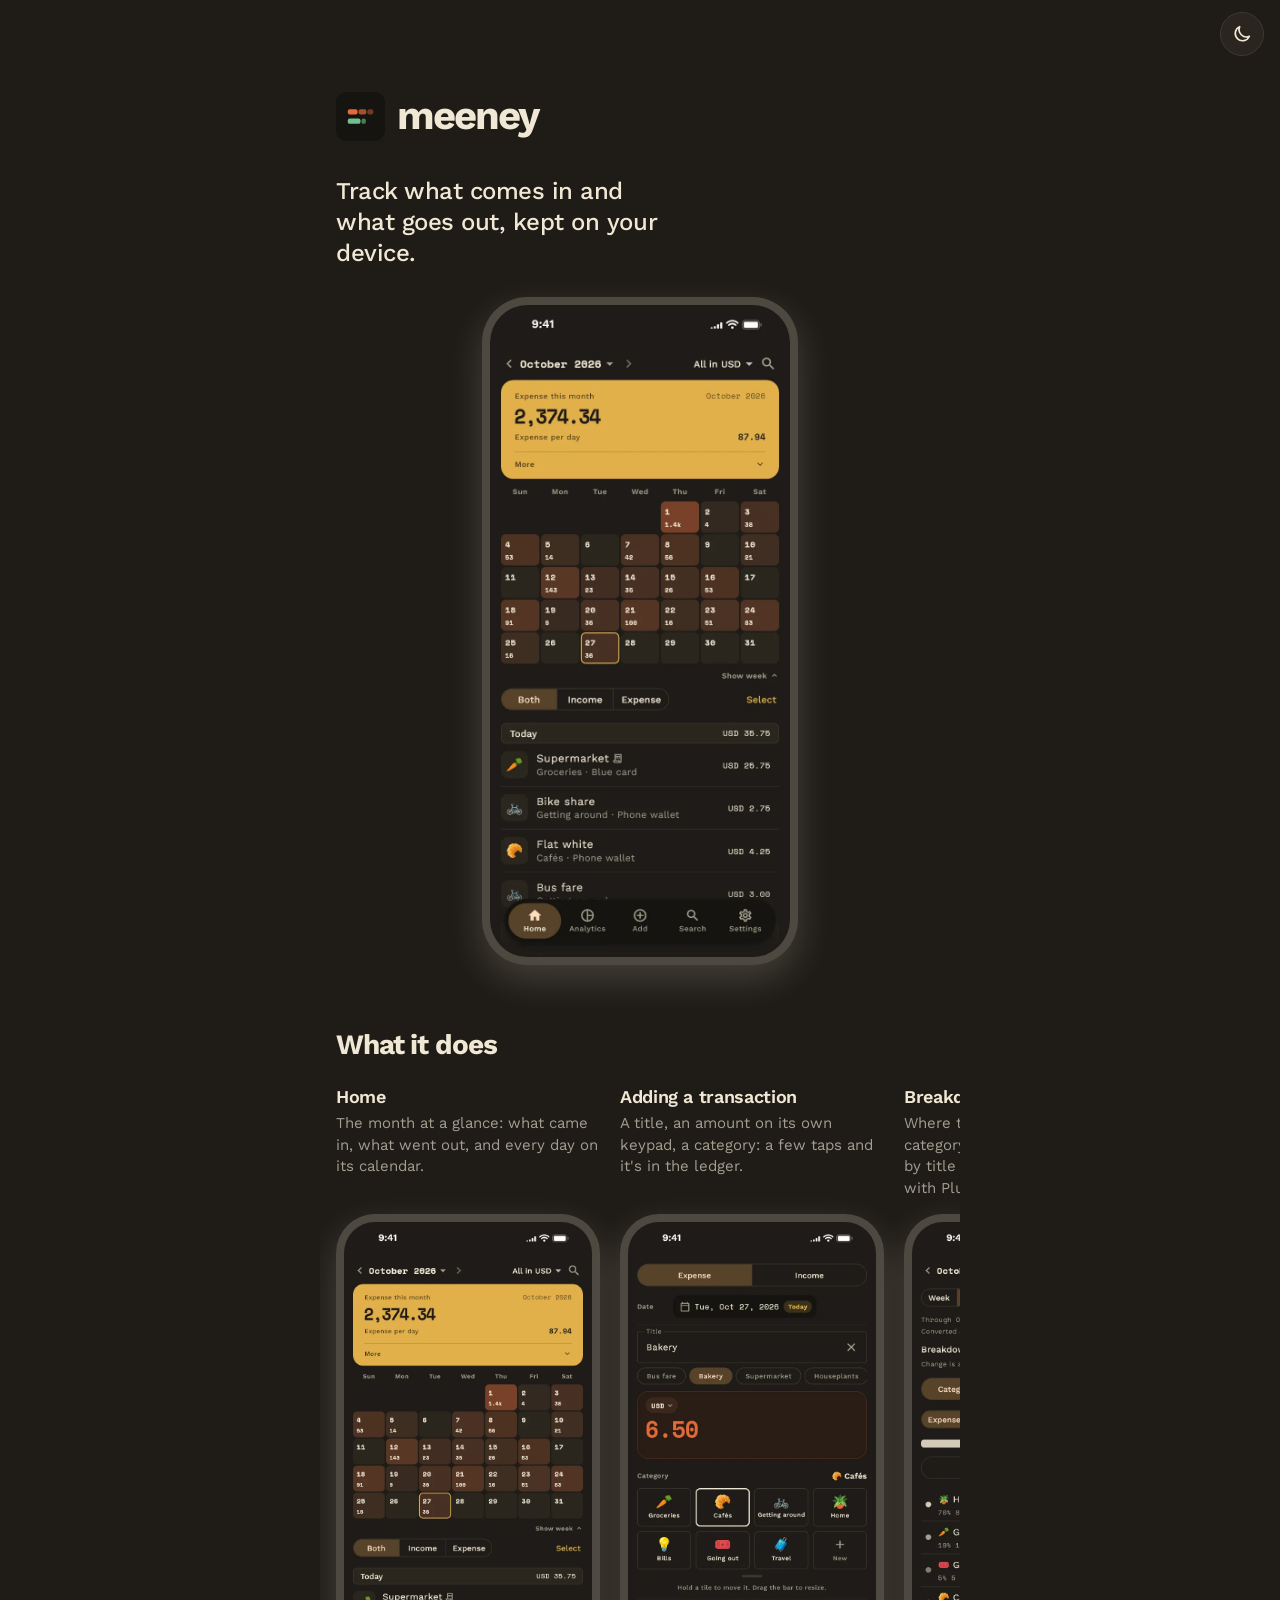
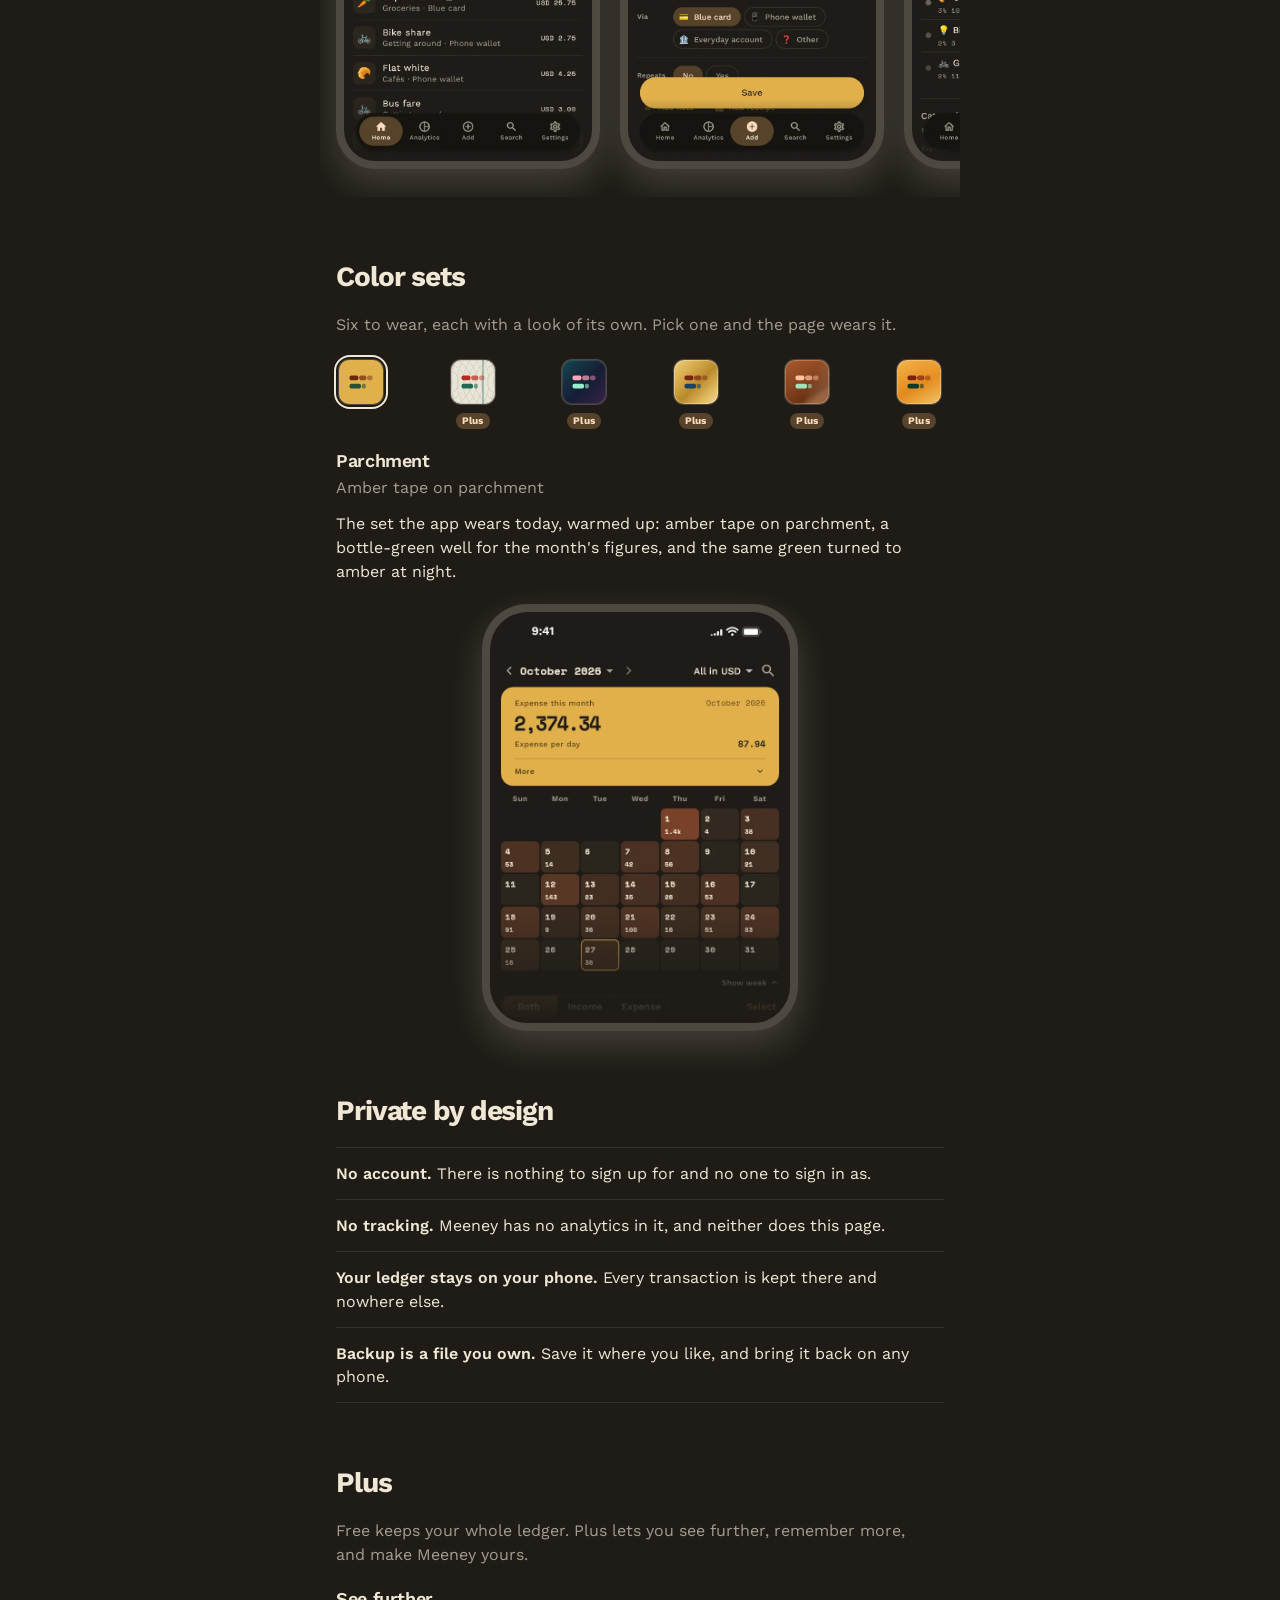
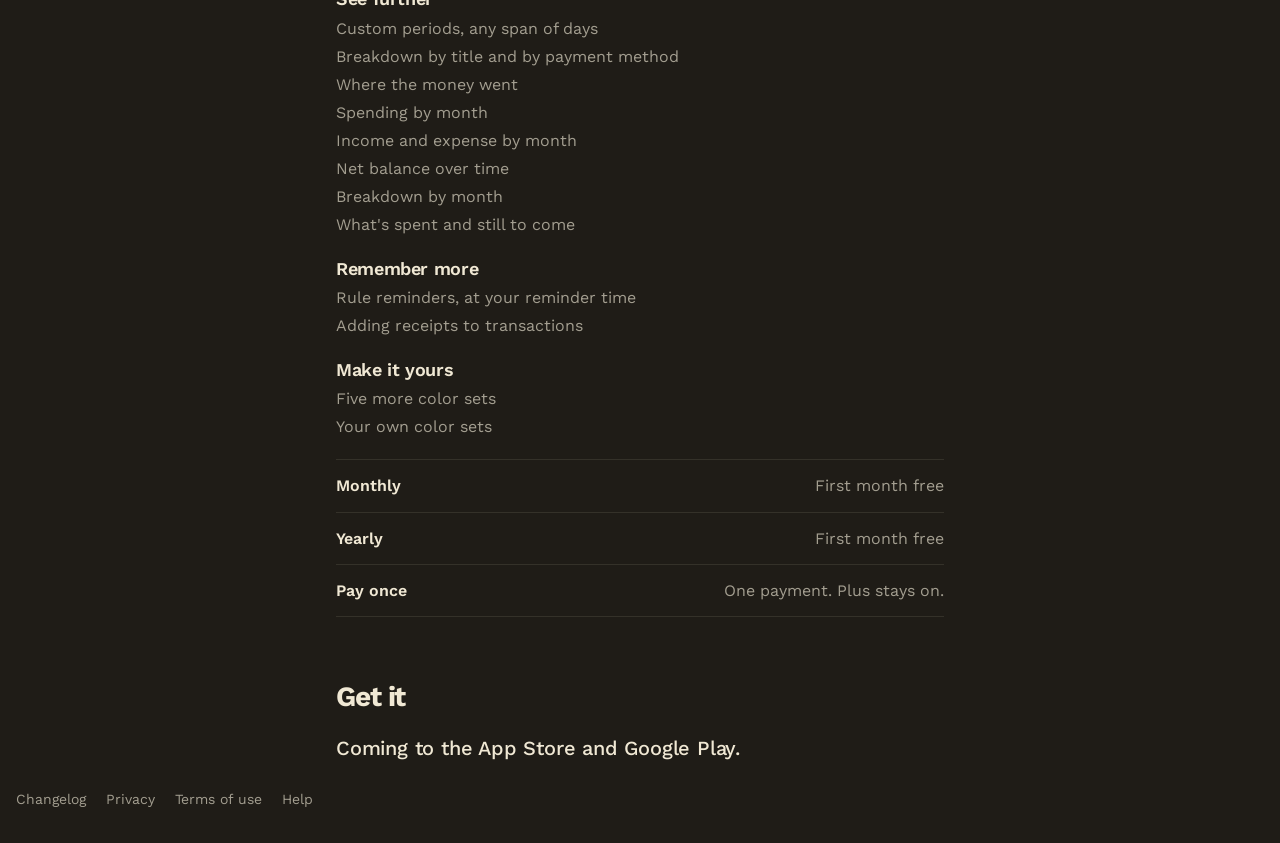
==== meeney/index.html @ 6611b6db "Publish the Meeney site from arskiir/meeney@0163385" ====
<!DOCTYPE html><html lang="en" data-scheme="parchment" data-theme="dark" data-astro-cid-ybatimd6><head><meta charset="utf-8"><meta name="viewport" content="width=device-width, initial-scale=1"><title>Meeney</title><meta name="description" content="Track what comes in and what goes out, kept on your device."><link rel="icon" href="data:image/svg+xml,%3c!--%20Generated%20by%20prototypes/scripts/app-icon.mjs%20from%20schemes.json%20(Parchment)%20and%20app-icon.json.%20Do%20not%20edit%20by%20hand.%20--%3e%3csvg%20xmlns='http://www.w3.org/2000/svg'%20viewBox='0%200%20100%20100'%3e%3crect%20width='100'%20height='100'%20rx='22.4'%20fill='%23243a2c'/%3e%3crect%20x='24'%20y='35'%20width='20'%20height='11'%20rx='4'%20fill='%23f6be72'/%3e%3crect%20x='46'%20y='35'%20width='16'%20height='11'%20rx='4'%20fill='%23f6be72'%20opacity='0.7'/%3e%3crect%20x='64'%20y='35'%20width='12'%20height='11'%20rx='4'%20fill='%23f6be72'%20opacity='0.45'/%3e%3crect%20x='24'%20y='54'%20width='26'%20height='11'%20rx='4'%20fill='%23cfe8bf'/%3e%3crect%20x='52'%20y='54'%20width='9'%20height='11'%20rx='4'%20fill='%23cfe8bf'%20opacity='0.6'/%3e%3c/svg%3e" type="image/svg+xml"><meta property="og:type" content="website"><meta property="og:site_name" content="Meeney"><meta property="og:title" content="Meeney"><meta property="og:description" content="Track what comes in and what goes out, kept on your device."><meta property="og:url" content="https://arskiir.github.io/meeney/"><meta property="og:image" content="https://arskiir.github.io/meeney/_astro/meeney-preview.LmObL3iy.png"><meta property="og:image:type" content="image/png"><meta property="og:image:width" content="1200"><meta property="og:image:height" content="630"><meta property="og:image:alt" content="The Meeney logo, and the line: Track what comes in and what goes out, kept on your device."><meta name="twitter:card" content="summary_large_image"><style>[data-scheme="parchment"] {
  --page-light: #f4f0e4;
  --page-dark: #1f1c17;
  --inset-light: #e4d9c1;
  --inset-dark: #161410;
  --card-light: #fdfbf6;
  --card-dark: #2a261f;
  --ink-light: #1f231c;
  --ink-dark: #f0e8d4;
  --ink-muted-light: #6f6656;
  --ink-muted-dark: #a39e90;
  --line-light: #dbd1ba;
  --line-dark: #3d3930;
  --primary-light: #c27a11;
  --primary-dark: #e0b04a;
  --primary-container-light: #ffd18a;
  --primary-container-dark: #57432b;
  --on-primary-container-light: #4a3100;
  --on-primary-container-dark: #fcddbd;
  --income-light: #2f7250;
  --income-dark: #6fbf8f;
  --expense-light: #c2420c;
  --expense-dark: #e56a38;
  --tile-light: #ece4d0;
  --tile-dark: #2a261f;
  --heat-light: #e2762c;
  --heat-dark: #784229;
  --balance-light: #243a2c;
  --balance-dark: #e0b04a;
  --on-balance-light: #fff8ec;
  --on-balance-dark: #1f1c17;
  --on-balance-muted-light: #c4d6bb;
  --on-balance-muted-dark: #4f3b18;
  --balance-income-light: #cfe8bf;
  --balance-income-dark: #225038;
  --balance-expense-light: #f6be72;
  --balance-expense-dark: #70260e;
}

[data-scheme="banknote"] {
  --page-light: #edeee4;
  --page-dark: #1a151d;
  --inset-light: #dde0d0;
  --inset-dark: #120e15;
  --card-light: #f7f8f1;
  --card-dark: #26202b;
  --ink-light: #35293b;
  --ink-dark: #ece5d9;
  --ink-muted-light: #6d6475;
  --ink-muted-dark: #9c93a2;
  --line-light: #d1d4c4;
  --line-dark: #3a3140;
  --primary-light: #23766f;
  --primary-dark: #63c7ba;
  --primary-container-light: #cfe5e0;
  --primary-container-dark: #27514c;
  --on-primary-container-light: #174a45;
  --on-primary-container-dark: #c6ede7;
  --income-light: #226b57;
  --income-dark: #7fd4ae;
  --expense-light: #c22f1c;
  --expense-dark: #ff7d5e;
  --tile-light: #e1e4d5;
  --tile-dark: #26202b;
  --heat-light: #cc7f90;
  --heat-dark: #7e3a49;
  --balance-light: #35293b;
  --balance-dark: #e7e5d6;
  --on-balance-light: #f2ecdf;
  --on-balance-dark: #35293b;
  --on-balance-muted-light: #b3a8ba;
  --on-balance-muted-dark: #6c6272;
  --balance-income-light: #9fdcc3;
  --balance-income-dark: #1c6a54;
  --balance-expense-light: #f6a68f;
  --balance-expense-dark: #b82c19;
}

[data-scheme="aurora"] {
  --page-light: #eef2fb;
  --page-dark: #0b1020;
  --inset-light: #dee5f4;
  --inset-dark: #070b17;
  --card-light: #ffffff;
  --card-dark: #161d35;
  --ink-light: #141a33;
  --ink-dark: #e7ecff;
  --ink-muted-light: #606985;
  --ink-muted-dark: #8d97ba;
  --line-light: #d1daee;
  --line-dark: #26304f;
  --primary-light: #167a68;
  --primary-dark: #7ef0c8;
  --primary-container-light: #cdeee5;
  --primary-container-dark: #1c4a46;
  --on-primary-container-light: #0b4a3f;
  --on-primary-container-dark: #a9ffe4;
  --income-light: #167552;
  --income-dark: #72e5b3;
  --expense-light: #bd3459;
  --expense-dark: #ff809b;
  --tile-light: #e3e9f6;
  --tile-dark: #161d35;
  --heat-light: #9580f0;
  --heat-dark: #6a4fd6;
  --balance-light: #1a2140;
  --balance-dark: #161d35;
  --on-balance-light: #eef2ff;
  --on-balance-dark: #eef2ff;
  --on-balance-muted-light: #9ba7cf;
  --on-balance-muted-dark: #9ba7cf;
  --balance-income-light: #92f1c8;
  --balance-income-dark: #92f1c8;
  --balance-expense-light: #ffa3b7;
  --balance-expense-dark: #ffa3b7;
}

[data-scheme="ledger"] {
  --page-light: #e9eee2;
  --page-dark: #11201a;
  --inset-light: #d8dfcd;
  --inset-dark: #0b1610;
  --card-light: #f5f8ef;
  --card-dark: #1b2c25;
  --ink-light: #1e2924;
  --ink-dark: #ebe8d6;
  --ink-muted-light: #5c6a61;
  --ink-muted-dark: #90a094;
  --line-light: #c8d2be;
  --line-dark: #2a3c33;
  --primary-light: #7f6118;
  --primary-dark: #dcb45c;
  --primary-container-light: #efe1b3;
  --primary-container-dark: #4d3d12;
  --on-primary-container-light: #574310;
  --on-primary-container-dark: #f6e2ad;
  --income-light: #1f5f96;
  --income-dark: #7fb9ee;
  --expense-light: #b5312a;
  --expense-dark: #f27b64;
  --tile-light: #dce4d1;
  --tile-dark: #1b2c25;
  --heat-light: #e0715a;
  --heat-dark: #7c3a2e;
  --balance-light: #1f3d31;
  --balance-dark: #dcb45c;
  --on-balance-light: #f1eddc;
  --on-balance-dark: #1c2a22;
  --on-balance-muted-light: #a6bdae;
  --on-balance-muted-dark: #5d4a18;
  --balance-income-light: #a8d4f5;
  --balance-income-dark: #17436b;
  --balance-expense-light: #f2a48a;
  --balance-expense-dark: #7a2118;
}

[data-scheme="coin"] {
  --page-light: #f0eeeb;
  --page-dark: #16171a;
  --inset-light: #e1ded9;
  --inset-dark: #0f1012;
  --card-light: #fbfaf8;
  --card-dark: #212329;
  --ink-light: #25221f;
  --ink-dark: #ebe8e2;
  --ink-muted-light: #6a645d;
  --ink-muted-dark: #99968f;
  --line-light: #d7d2cb;
  --line-dark: #33353b;
  --primary-light: #3d6b93;
  --primary-dark: #84b4dc;
  --primary-container-light: #d3e2ee;
  --primary-container-dark: #29435a;
  --on-primary-container-light: #1c3b55;
  --on-primary-container-dark: #cfe4f6;
  --income-light: #24735a;
  --income-dark: #72cfa9;
  --expense-light: #b04f22;
  --expense-dark: #ea8a5d;
  --tile-light: #e5e0d9;
  --tile-dark: #212329;
  --heat-light: #cf7748;
  --heat-dark: #9a4b26;
  --balance-light: #2c2e33;
  --balance-dark: #8a4520;
  --on-balance-light: #f3f1ed;
  --on-balance-dark: #fff6ee;
  --on-balance-muted-light: #a6a8ad;
  --on-balance-muted-dark: #e0b294;
  --balance-income-light: #8fdcbe;
  --balance-income-dark: #9fe3bf;
  --balance-expense-light: #f3a978;
  --balance-expense-dark: #ffc4a0;
}

[data-scheme="dusk"] {
  --page-light: #f3f0f7;
  --page-dark: #14132a;
  --inset-light: #e4dfec;
  --inset-dark: #0d0c1d;
  --card-light: #fcfaff;
  --card-dark: #1f1d3a;
  --ink-light: #1f1b30;
  --ink-dark: #f3ebda;
  --ink-muted-light: #6f6a86;
  --ink-muted-dark: #9b94b8;
  --line-light: #d8d2e3;
  --line-dark: #2f2c4e;
  --primary-light: #a45c0a;
  --primary-dark: #f3a942;
  --primary-container-light: #ffe2b6;
  --primary-container-dark: #5b3b0e;
  --on-primary-container-light: #5a3a04;
  --on-primary-container-dark: #ffe0a6;
  --income-light: #257559;
  --income-dark: #71d3aa;
  --expense-light: #bf3a28;
  --expense-dark: #ff8c6b;
  --tile-light: #e8e3f0;
  --tile-dark: #1f1d3a;
  --heat-light: #d9662e;
  --heat-dark: #a4521e;
  --balance-light: #221d45;
  --balance-dark: #e9a03a;
  --on-balance-light: #fff3e3;
  --on-balance-dark: #2b1a05;
  --on-balance-muted-light: #b6add0;
  --on-balance-muted-dark: #6b4711;
  --balance-income-light: #9fe6c7;
  --balance-income-dark: #093a2a;
  --balance-expense-light: #ffb38b;
  --balance-expense-dark: #7b1f10;
}

[data-theme="light"] {
  color-scheme: light;
  --page: var(--page-light);
  --inset: var(--inset-light);
  --card: var(--card-light);
  --ink: var(--ink-light);
  --ink-muted: var(--ink-muted-light);
  --line: var(--line-light);
  --primary: var(--primary-light);
  --primary-container: var(--primary-container-light);
  --on-primary-container: var(--on-primary-container-light);
  --income: var(--income-light);
  --expense: var(--expense-light);
  --tile: var(--tile-light);
  --heat: var(--heat-light);
  --balance: var(--balance-light);
  --on-balance: var(--on-balance-light);
  --on-balance-muted: var(--on-balance-muted-light);
  --balance-income: var(--balance-income-light);
  --balance-expense: var(--balance-expense-light);
}

[data-theme="dark"] {
  color-scheme: dark;
  --page: var(--page-dark);
  --inset: var(--inset-dark);
  --card: var(--card-dark);
  --ink: var(--ink-dark);
  --ink-muted: var(--ink-muted-dark);
  --line: var(--line-dark);
  --primary: var(--primary-dark);
  --primary-container: var(--primary-container-dark);
  --on-primary-container: var(--on-primary-container-dark);
  --income: var(--income-dark);
  --expense: var(--expense-dark);
  --tile: var(--tile-dark);
  --heat: var(--heat-dark);
  --balance: var(--balance-dark);
  --on-balance: var(--on-balance-dark);
  --on-balance-muted: var(--on-balance-muted-dark);
  --balance-income: var(--balance-income-dark);
  --balance-expense: var(--balance-expense-dark);
}

[data-scheme="parchment"][data-theme="light"] [data-screenshot]:not([data-set="parchment"][data-look="light"]) { display: none; }

[data-scheme="parchment"][data-theme="dark"] [data-screenshot]:not([data-set="parchment"][data-look="dark"]) { display: none; }

[data-scheme="banknote"][data-theme="light"] [data-screenshot]:not([data-set="banknote"][data-look="light"]) { display: none; }

[data-scheme="banknote"][data-theme="dark"] [data-screenshot]:not([data-set="banknote"][data-look="dark"]) { display: none; }

[data-scheme="aurora"][data-theme="light"] [data-screenshot]:not([data-set="aurora"][data-look="light"]) { display: none; }

[data-scheme="aurora"][data-theme="dark"] [data-screenshot]:not([data-set="aurora"][data-look="dark"]) { display: none; }

[data-scheme="ledger"][data-theme="light"] [data-screenshot]:not([data-set="ledger"][data-look="light"]) { display: none; }

[data-scheme="ledger"][data-theme="dark"] [data-screenshot]:not([data-set="ledger"][data-look="dark"]) { display: none; }

[data-scheme="coin"][data-theme="light"] [data-screenshot]:not([data-set="coin"][data-look="light"]) { display: none; }

[data-scheme="coin"][data-theme="dark"] [data-screenshot]:not([data-set="coin"][data-look="dark"]) { display: none; }

[data-scheme="dusk"][data-theme="light"] [data-screenshot]:not([data-set="dusk"][data-look="light"]) { display: none; }

[data-scheme="dusk"][data-theme="dark"] [data-screenshot]:not([data-set="dusk"][data-look="dark"]) { display: none; }</style><style>/* ─── What each colour set adds beyond its colours ───────────────────────────────────────────────
   Presentation, not colour data: the Flutter app draws its own. A set with a gradient page keeps the
   page flat where the Islands sit, so the Island fade lands on the same colour. Animated colours
   are registered properties animated on the root, so every surface reading them stays in step. */

/* Parchment: the shell nav's Island takes a hairline of ink by day, so the tan band has an edge on the page. */
[data-scheme="parchment"]:not([data-theme="dark"]) {
  --island-ring: color-mix(in srgb, var(--ink) 9%, transparent);
}

/* Banknote: guilloché on the balance card, two ring systems from either end making a moiré. */
[data-scheme="banknote"] {
  --balance-image:
    repeating-radial-gradient(circle at 108% 50%, transparent 0 5px, rgba(255, 255, 255, 0.055) 5px 6px),
    repeating-radial-gradient(circle at -8% 50%, transparent 0 5px, rgba(255, 255, 255, 0.055) 5px 6px);
  --balance-ring: rgba(255, 255, 255, 0.08);
}
[data-scheme="banknote"][data-theme="dark"] {
  /* The note itself: dark rings on cotton, and a fine security thread of teal. */
  --balance-image:
    linear-gradient(to right, transparent calc(72% - 1px), rgba(35, 118, 111, 0.35) calc(72% - 1px), rgba(35, 118, 111, 0.35) calc(72% + 1px), transparent calc(72% + 1px)),
    repeating-radial-gradient(circle at 108% 50%, transparent 0 5px, rgba(53, 41, 59, 0.07) 5px 6px),
    repeating-radial-gradient(circle at -8% 50%, transparent 0 5px, rgba(53, 41, 59, 0.07) 5px 6px);
  --balance-ring: rgba(53, 41, 59, 0.12);
}

/* Aurora: three sky colours drift; the page reads them at the top and is flat paper below. */
@property --sky-a {
  syntax: "<color>";
  inherits: true;
  initial-value: transparent;
}
@property --sky-b {
  syntax: "<color>";
  inherits: true;
  initial-value: transparent;
}
@property --sky-c {
  syntax: "<color>";
  inherits: true;
  initial-value: transparent;
}
@keyframes aurora-day {
  0% {
    --sky-a: #ffd6c4;
    --sky-b: #cfe0ff;
    --sky-c: #f3d2ea;
  }
  50% {
    --sky-a: #ffe1c0;
    --sky-b: #d8d2ff;
    --sky-c: #ffd4dc;
  }
  100% {
    --sky-a: #fbd0d0;
    --sky-b: #c8e6ff;
    --sky-c: #ead4f5;
  }
}
@keyframes aurora-night {
  0% {
    --sky-a: #157a6e;
    --sky-b: #3a2d8c;
    --sky-c: #6a2a5e;
  }
  50% {
    --sky-a: #1f9a78;
    --sky-b: #2a4aa6;
    --sky-c: #7b2f6e;
  }
  100% {
    --sky-a: #17607f;
    --sky-b: #4b2a8a;
    --sky-c: #5b2f78;
  }
}
[data-scheme="aurora"] {
  --sky-a: #ffd6c4;
  --sky-b: #cfe0ff;
  --sky-c: #f3d2ea;
  animation: aurora-day 26s ease-in-out infinite alternate;
  --page-image:
    radial-gradient(90% 46% at 12% -6%, var(--sky-a), transparent 72%),
    radial-gradient(75% 40% at 88% 2%, var(--sky-b), transparent 72%),
    radial-gradient(60% 34% at 55% 22%, var(--sky-c), transparent 72%);
  --island-ring: color-mix(in srgb, var(--ink) 10%, transparent);
  --balance-image: linear-gradient(135deg, color-mix(in srgb, var(--sky-b) 34%, transparent), transparent 55%, color-mix(in srgb, var(--sky-a) 22%, transparent));
  --balance-ring: rgba(255, 255, 255, 0.12);
}
[data-scheme="aurora"][data-theme="dark"] {
  --sky-a: #157a6e;
  --sky-b: #3a2d8c;
  --sky-c: #6a2a5e;
  animation-name: aurora-night;
  --page-image:
    radial-gradient(90% 48% at 12% -8%, var(--sky-a), transparent 72%),
    radial-gradient(78% 42% at 90% 0%, var(--sky-b), transparent 72%),
    radial-gradient(62% 34% at 55% 24%, var(--sky-c), transparent 72%);
  --island-ring: rgba(255, 255, 255, 0.09);
  --balance-image: linear-gradient(135deg, color-mix(in srgb, var(--sky-a) 45%, transparent), transparent 55%, color-mix(in srgb, var(--sky-c) 40%, transparent));
  --balance-ring: rgba(255, 255, 255, 0.1);
}

/* Ledger: by day, plain green paper with the month's figures on bottle-green cloth; by night the book
   is closed, so the page is the cloth cover itself, a faint weave, and the figures are gold foil. */
[data-scheme="ledger"] {
  --balance-image:
    repeating-linear-gradient(45deg, rgba(255, 255, 255, 0.03) 0 2px, transparent 2px 6px),
    repeating-linear-gradient(-45deg, rgba(255, 255, 255, 0.03) 0 2px, transparent 2px 6px);
}
[data-scheme="ledger"][data-theme="dark"] {
  --page-image:
    repeating-linear-gradient(45deg, rgba(235, 232, 214, 0.028) 0 1px, transparent 1px 5px),
    repeating-linear-gradient(-45deg, rgba(235, 232, 214, 0.028) 0 1px, transparent 1px 5px);
  --balance-image: linear-gradient(135deg, #efcf82 0%, #d8ad4e 28%, #b98a2b 54%, #e2bc63 80%, #f3d892 100%);
  --balance-ring: rgba(255, 240, 200, 0.35);
}

/* Coin: a sheen turns across the balance card, pewter by day and copper by night. */
@property --sheen {
  syntax: "<angle>";
  inherits: true;
  initial-value: 0deg;
}
@keyframes sheen-turn {
  to {
    --sheen: 360deg;
  }
}
[data-scheme="coin"] {
  --sheen: 20deg;
  animation: sheen-turn 16s linear infinite;
  --balance-image:
    conic-gradient(from var(--sheen) at 28% 130%, transparent 0deg, rgba(255, 255, 255, 0.11) 28deg, transparent 56deg, transparent 200deg, rgba(255, 255, 255, 0.06) 226deg, transparent 252deg),
    linear-gradient(160deg, #3b3e45 0%, #24262b 45%, #33363d 100%);
  --balance-ring: rgba(255, 255, 255, 0.1);
}
[data-scheme="coin"][data-theme="dark"] {
  --balance-image:
    conic-gradient(from var(--sheen) at 28% 130%, transparent 0deg, rgba(255, 240, 220, 0.2) 28deg, transparent 56deg, transparent 200deg, rgba(255, 240, 220, 0.1) 226deg, transparent 252deg),
    linear-gradient(150deg, #a85a2e 0%, #8a4520 42%, #6b3314 72%, #a25a2c 100%);
  --balance-ring: rgba(255, 220, 190, 0.28);
}

/* Dusk: a glow at the top of the page breathes between saffron and rose; the balance card is the sky it sits in. */
@property --glow {
  syntax: "<color>";
  inherits: true;
  initial-value: transparent;
}
@keyframes dusk-day {
  0%,
  100% {
    --glow: #f7c98a;
  }
  50% {
    --glow: #f0a9b8;
  }
}
@keyframes dusk-night {
  0%,
  100% {
    --glow: #f2a740;
  }
  50% {
    --glow: #e5667a;
  }
}
[data-scheme="dusk"] {
  --glow: #f7c98a;
  animation: dusk-day 18s ease-in-out infinite;
  --page-image:
    radial-gradient(80% 42% at 18% -8%, color-mix(in srgb, var(--glow) 60%, transparent), transparent 70%),
    radial-gradient(60% 34% at 92% -2%, rgba(203, 190, 240, 0.7), transparent 70%);
  --balance-image:
    radial-gradient(70% 90% at 100% 0%, color-mix(in srgb, var(--glow) 42%, transparent), transparent 70%),
    linear-gradient(150deg, #221d45 0%, #2b2058 55%, #3c2354 100%);
  --balance-ring: rgba(255, 243, 227, 0.1);
}
[data-scheme="dusk"][data-theme="dark"] {
  --glow: #f2a740;
  animation-name: dusk-night;
  --page-image:
    radial-gradient(85% 42% at 14% -10%, color-mix(in srgb, var(--glow) 30%, transparent), transparent 70%),
    radial-gradient(60% 32% at 92% -4%, rgba(90, 60, 140, 0.5), transparent 70%);
  --balance-image:
    radial-gradient(70% 90% at 100% 0%, color-mix(in srgb, var(--glow) 55%, transparent), transparent 70%),
    linear-gradient(150deg, #f6b64e 0%, #e28a1c 55%, #f4c469 100%);
  --balance-ring: rgba(255, 235, 200, 0.3);
}

@media (prefers-reduced-motion: reduce) {
  [data-scheme] {
    animation: none;
  }
}
</style><script>(function(){const lookStorageKey = "meeney.site.look";
const looks = ["light","dark"];

          const root = document.documentElement;
          root.dataset.js = "";
          try {
            const look = localStorage.getItem(lookStorageKey);
            if (looks.includes(look)) root.dataset.theme = look;
          } catch {
            // Storage may be unavailable; the served look stands.
          }
        })();</script><link rel="stylesheet" href="/meeney/_astro/Page.DPkakDM6.css"><link rel="stylesheet" href="/meeney/_astro/index.BotTQCH4.css"></head><body data-astro-cid-ybatimd6><div class="sky" aria-hidden="true" data-astro-cid-ybatimd6></div><header class="bar" data-astro-cid-ybatimd6><style>astro-island,astro-slot,astro-static-slot{display:contents}</style><script>(function(){let e=async e=>{await(await e())()};(self.Astro||(self.Astro={})).load=e,window.dispatchEvent(new Event(`astro:load`))})();</script><script>(function(){function e(t){"@babel/helpers - typeof";return e=typeof Symbol==`function`&&typeof Symbol.iterator==`symbol`?function(e){return typeof e}:function(e){return e&&typeof Symbol==`function`&&e.constructor===Symbol&&e!==Symbol.prototype?`symbol`:typeof e},e(t)}function t(t,n){if(e(t)!=`object`||!t)return t;var r=t[Symbol.toPrimitive];if(r!==void 0){var i=r.call(t,n||`default`);if(e(i)!=`object`)return i;throw TypeError(`@@toPrimitive must return a primitive value.`)}return(n===`string`?String:Number)(t)}function n(n){var r=t(n,`string`);return e(r)==`symbol`?r:r+``}function r(e,t,r){return(t=n(t))in e?Object.defineProperty(e,t,{value:r,enumerable:!0,configurable:!0,writable:!0}):e[t]=r,e}let i=/* @__PURE__ */ new Set([`__proto__`,`constructor`,`prototype`]);{let e={0:e=>a(e),1:e=>n(e),2:e=>new RegExp(e),3:e=>new Date(e),4:e=>new Map(n(e)),5:e=>new Set(n(e)),6:e=>BigInt(e),7:e=>new URL(e),8:e=>new Uint8Array(e),9:e=>new Uint16Array(e),10:e=>new Uint32Array(e),11:e=>1/0*e},t=t=>{let[n,r]=t;return n in e?e[n](r):void 0},n=e=>e.map(t),a=e=>typeof e!=`object`||!e?e:Object.fromEntries(Object.entries(e).map(([e,n])=>[e,t(n)]));class o extends HTMLElement{constructor(...e){super(...e),r(this,`Component`,void 0),r(this,`hydrator`,void 0),r(this,`hydrate`,async()=>{var e;if(!this.hydrator||!this.isConnected)return;let t=(e=this.parentElement)==null?void 0:e.closest(`astro-island[ssr]`);if(t){t.addEventListener(`astro:hydrate`,this.hydrate,{once:!0});return}let n=this.querySelectorAll(`astro-slot`),r={},i=this.querySelectorAll(`template[data-astro-template]`);for(let e of i){let t=e.closest(this.tagName);t!=null&&t.isSameNode(this)&&(r[e.getAttribute(`data-astro-template`)||`default`]=e.innerHTML,e.remove())}for(let e of n){let t=e.closest(this.tagName);t!=null&&t.isSameNode(this)&&(r[e.getAttribute(`name`)||`default`]=e.innerHTML)}let o;try{o=this.hasAttribute(`props`)?a(JSON.parse(this.getAttribute(`props`))):{}}catch(e){let t=this.getAttribute(`component-url`)||`<unknown>`,n=this.getAttribute(`component-export`);throw n&&(t+=` (export ${n})`),console.error(`[hydrate] Error parsing props for component ${t}`,this.getAttribute(`props`),e),e}await this.hydrator(this)(this.Component,o,r,{client:this.getAttribute(`client`)}),this.removeAttribute(`ssr`),this.dispatchEvent(new CustomEvent(`astro:hydrate`))}),r(this,`unmount`,()=>{this.isConnected||this.dispatchEvent(new CustomEvent(`astro:unmount`))})}disconnectedCallback(){document.removeEventListener(`astro:after-swap`,this.unmount),document.addEventListener(`astro:after-swap`,this.unmount,{once:!0})}connectedCallback(){if(!this.hasAttribute(`await-children`)||document.readyState===`interactive`||document.readyState===`complete`)this.childrenConnectedCallback();else{let e=()=>{document.removeEventListener(`DOMContentLoaded`,e),t.disconnect(),this.childrenConnectedCallback()},t=new MutationObserver(()=>{var t;((t=this.lastChild)==null?void 0:t.nodeType)===Node.COMMENT_NODE&&this.lastChild.nodeValue===`astro:end`&&(this.lastChild.remove(),e())});t.observe(this,{childList:!0}),document.addEventListener(`DOMContentLoaded`,e)}}async childrenConnectedCallback(){let e=this.getAttribute(`before-hydration-url`);e&&await import(e),this.start()}getRetryImportUrl(e){let t=new URL(e,document.baseURI);return t.searchParams.set(`astro-retry`,Date.now().toString()),t.toString()}async importWithRetry(e){try{return await import(e)}catch(t){return await new Promise(e=>setTimeout(e,1e3)),import(this.getRetryImportUrl(e))}}handleHydrationError(e){let t=this.getAttribute(`component-url`),n=new CustomEvent(`astro:hydration-error`,{cancelable:!0,bubbles:!0,composed:!0,detail:{error:e,componentUrl:t}});this.dispatchEvent(n)&&console.error(`[astro-island] Error hydrating ${t}`,e)}async start(){let e=JSON.parse(this.getAttribute(`opts`)),t=this.getAttribute(`client`);if(Astro[t]===void 0){window.addEventListener(`astro:${t}`,()=>this.start(),{once:!0});return}try{await Astro[t](async()=>{let e=this.getAttribute(`renderer-url`);try{let[t,{default:n}]=await Promise.all([this.importWithRetry(this.getAttribute(`component-url`)),e?this.importWithRetry(e):Promise.resolve({default:()=>()=>{}})]),r=this.getAttribute(`component-export`)||`default`;if(r.includes(`.`)){this.Component=t;for(let e of r.split(`.`)){if(i.has(e)||!this.Component||typeof this.Component!=`object`&&typeof this.Component!=`function`||!Object.hasOwn(this.Component,e))throw Error(`Invalid component export path: ${r}`);this.Component=this.Component[e]}}else{if(i.has(r))throw Error(`Invalid component export path: ${r}`);this.Component=t[r]}return this.hydrator=n,this.hydrate}catch(e){return this.handleHydrationError(e),()=>{}}},e,this)}catch(e){this.handleHydrationError(e)}}attributeChangedCallback(){this.hydrate()}}r(o,`observedAttributes`,[`props`]),customElements.get(`astro-island`)||customElements.define(`astro-island`,o)}})();</script><astro-island uid="Z2sXfkb" prefix="r3" component-url="/meeney/_astro/LookToggle.m3K6Xav_.js" component-export="LookToggle" renderer-url="/meeney/_astro/client.EoSUrE1U.js" props="{&quot;data-astro-cid-ybatimd6&quot;:[0,true]}" ssr client="load" opts="{&quot;name&quot;:&quot;LookToggle&quot;,&quot;value&quot;:true}" await-children><button type="button" role="switch" aria-checked="true" aria-label="Dark mode" class="look-toggle"><svg viewBox="0 0 24 24" aria-hidden="true" class="look-toggle-icon look-toggle-moon"><path d="M20 14.5A8 8 0 0 1 9.5 4a8 8 0 1 0 10.5 10.5Z"></path></svg><svg viewBox="0 0 24 24" aria-hidden="true" class="look-toggle-icon look-toggle-sun"><circle cx="12" cy="12" r="4"></circle><path d="M12 2.5v2M12 19.5v2M2.5 12h2M19.5 12h2M5.3 5.3l1.4 1.4M17.3 17.3l1.4 1.4M5.3 18.7l1.4-1.4M17.3 6.7l1.4-1.4"></path></svg></button><!--astro:end--></astro-island></header><main data-astro-cid-ybatimd6><div class="landing" data-astro-cid-w6ie7loq><section class="hero" aria-label="Meeney" data-astro-cid-w6ie7loq><h1 data-astro-cid-w6ie7loq><span class="logo" style="--name-size: 40px" data-astro-cid-f7espo7c><span class="mark" aria-hidden="true" data-astro-cid-f7espo7c><img class="mark-light" src="data:image/svg+xml,%3c!--%20Generated%20by%20prototypes/scripts/app-icon.mjs%20from%20schemes.json%20(Parchment)%20and%20app-icon.json.%20Do%20not%20edit%20by%20hand.%20--%3e%3csvg%20xmlns='http://www.w3.org/2000/svg'%20viewBox='0%200%20100%20100'%3e%3crect%20width='100'%20height='100'%20rx='22.4'%20fill='%23243a2c'/%3e%3crect%20x='24'%20y='35'%20width='20'%20height='11'%20rx='4'%20fill='%23f6be72'/%3e%3crect%20x='46'%20y='35'%20width='16'%20height='11'%20rx='4'%20fill='%23f6be72'%20opacity='0.7'/%3e%3crect%20x='64'%20y='35'%20width='12'%20height='11'%20rx='4'%20fill='%23f6be72'%20opacity='0.45'/%3e%3crect%20x='24'%20y='54'%20width='26'%20height='11'%20rx='4'%20fill='%23cfe8bf'/%3e%3crect%20x='52'%20y='54'%20width='9'%20height='11'%20rx='4'%20fill='%23cfe8bf'%20opacity='0.6'/%3e%3c/svg%3e" alt="" data-astro-cid-f7espo7c><img class="mark-dark" src="data:image/svg+xml,%3c!--%20Generated%20by%20prototypes/scripts/app-icon.mjs%20from%20schemes.json%20(Parchment)%20and%20app-icon.json.%20Do%20not%20edit%20by%20hand.%20--%3e%3csvg%20xmlns='http://www.w3.org/2000/svg'%20viewBox='0%200%20100%20100'%3e%3crect%20width='100'%20height='100'%20rx='22.4'%20fill='%23161410'/%3e%3crect%20x='24'%20y='35'%20width='20'%20height='11'%20rx='4'%20fill='%23e56a38'/%3e%3crect%20x='46'%20y='35'%20width='16'%20height='11'%20rx='4'%20fill='%23e56a38'%20opacity='0.7'/%3e%3crect%20x='64'%20y='35'%20width='12'%20height='11'%20rx='4'%20fill='%23e56a38'%20opacity='0.45'/%3e%3crect%20x='24'%20y='54'%20width='26'%20height='11'%20rx='4'%20fill='%236fbf8f'/%3e%3crect%20x='52'%20y='54'%20width='9'%20height='11'%20rx='4'%20fill='%236fbf8f'%20opacity='0.6'/%3e%3c/svg%3e" alt="" data-astro-cid-f7espo7c></span><span class="name" data-astro-cid-f7espo7c>meeney</span></span></h1><p class="line" data-astro-cid-w6ie7loq>Track what comes in and what goes out, kept on your device.</p><div class="stage" data-astro-cid-w6ie7loq><div class="phone" data-screen="home" style="--screen-width: 440; --screen-height: 956" data-astro-cid-ykln7coe><div class="screen" data-astro-cid-ykln7coe><img data-screenshot data-set="parchment" data-look="light" src="/meeney/_astro/home-parchment-light.DB_J1m3w.webp" alt="Home in Parchment, light" width="440" height="956" loading="eager" decoding="async" data-astro-cid-ykln7coe><img data-screenshot data-set="parchment" data-look="dark" src="/meeney/_astro/home-parchment-dark.BN5-vZQi.webp" alt="Home in Parchment, dark" width="440" height="956" loading="eager" decoding="async" data-astro-cid-ykln7coe><img data-screenshot data-set="banknote" data-look="light" src="/meeney/_astro/home-banknote-light.C-zZUqQZ.webp" alt="Home in Banknote, light" width="440" height="956" loading="eager" decoding="async" data-astro-cid-ykln7coe><img data-screenshot data-set="banknote" data-look="dark" src="/meeney/_astro/home-banknote-dark.BWKdnOkk.webp" alt="Home in Banknote, dark" width="440" height="956" loading="eager" decoding="async" data-astro-cid-ykln7coe><img data-screenshot data-set="aurora" data-look="light" src="/meeney/_astro/home-aurora-light.D5pZpWDQ.webp" alt="Home in Aurora, light" width="440" height="956" loading="eager" decoding="async" data-astro-cid-ykln7coe><img data-screenshot data-set="aurora" data-look="dark" src="/meeney/_astro/home-aurora-dark.DVTAuVF_.webp" alt="Home in Aurora, dark" width="440" height="956" loading="eager" decoding="async" data-astro-cid-ykln7coe><img data-screenshot data-set="ledger" data-look="light" src="/meeney/_astro/home-ledger-light.Bny8YE10.webp" alt="Home in Ledger, light" width="440" height="956" loading="eager" decoding="async" data-astro-cid-ykln7coe><img data-screenshot data-set="ledger" data-look="dark" src="/meeney/_astro/home-ledger-dark.TyRt8Uv2.webp" alt="Home in Ledger, dark" width="440" height="956" loading="eager" decoding="async" data-astro-cid-ykln7coe><img data-screenshot data-set="coin" data-look="light" src="/meeney/_astro/home-coin-light.B4HenHJM.webp" alt="Home in Coin, light" width="440" height="956" loading="eager" decoding="async" data-astro-cid-ykln7coe><img data-screenshot data-set="coin" data-look="dark" src="/meeney/_astro/home-coin-dark.dxUXc_qq.webp" alt="Home in Coin, dark" width="440" height="956" loading="eager" decoding="async" data-astro-cid-ykln7coe><img data-screenshot data-set="dusk" data-look="light" src="/meeney/_astro/home-dusk-light.BZo8h4vj.webp" alt="Home in Dusk, light" width="440" height="956" loading="eager" decoding="async" data-astro-cid-ykln7coe><img data-screenshot data-set="dusk" data-look="dark" src="/meeney/_astro/home-dusk-dark.CmlMRjXJ.webp" alt="Home in Dusk, dark" width="440" height="956" loading="eager" decoding="async" data-astro-cid-ykln7coe></div></div></div></section><section id="does" class="section" data-enter aria-labelledby="does-title" data-astro-cid-w6ymvdtg><h2 id="does-title" data-astro-cid-w6ymvdtg>What it does</h2><ul class="strip" data-astro-cid-w6ie7loq><li data-astro-cid-w6ie7loq><figure data-astro-cid-w6ie7loq><figcaption data-astro-cid-w6ie7loq><h3 data-astro-cid-w6ie7loq>Home</h3><p data-astro-cid-w6ie7loq>The month at a glance: what came in, what went out, and every day on its calendar.</p></figcaption><div class="phone" data-screen="home" style="--screen-width: 440; --screen-height: 956" data-astro-cid-ykln7coe><div class="screen" data-astro-cid-ykln7coe><img data-screenshot data-set="parchment" data-look="light" src="/meeney/_astro/home-parchment-light.DB_J1m3w.webp" alt="Home in Parchment, light" width="440" height="956" loading="lazy" decoding="async" data-astro-cid-ykln7coe><img data-screenshot data-set="parchment" data-look="dark" src="/meeney/_astro/home-parchment-dark.BN5-vZQi.webp" alt="Home in Parchment, dark" width="440" height="956" loading="lazy" decoding="async" data-astro-cid-ykln7coe><img data-screenshot data-set="banknote" data-look="light" src="/meeney/_astro/home-banknote-light.C-zZUqQZ.webp" alt="Home in Banknote, light" width="440" height="956" loading="lazy" decoding="async" data-astro-cid-ykln7coe><img data-screenshot data-set="banknote" data-look="dark" src="/meeney/_astro/home-banknote-dark.BWKdnOkk.webp" alt="Home in Banknote, dark" width="440" height="956" loading="lazy" decoding="async" data-astro-cid-ykln7coe><img data-screenshot data-set="aurora" data-look="light" src="/meeney/_astro/home-aurora-light.D5pZpWDQ.webp" alt="Home in Aurora, light" width="440" height="956" loading="lazy" decoding="async" data-astro-cid-ykln7coe><img data-screenshot data-set="aurora" data-look="dark" src="/meeney/_astro/home-aurora-dark.DVTAuVF_.webp" alt="Home in Aurora, dark" width="440" height="956" loading="lazy" decoding="async" data-astro-cid-ykln7coe><img data-screenshot data-set="ledger" data-look="light" src="/meeney/_astro/home-ledger-light.Bny8YE10.webp" alt="Home in Ledger, light" width="440" height="956" loading="lazy" decoding="async" data-astro-cid-ykln7coe><img data-screenshot data-set="ledger" data-look="dark" src="/meeney/_astro/home-ledger-dark.TyRt8Uv2.webp" alt="Home in Ledger, dark" width="440" height="956" loading="lazy" decoding="async" data-astro-cid-ykln7coe><img data-screenshot data-set="coin" data-look="light" src="/meeney/_astro/home-coin-light.B4HenHJM.webp" alt="Home in Coin, light" width="440" height="956" loading="lazy" decoding="async" data-astro-cid-ykln7coe><img data-screenshot data-set="coin" data-look="dark" src="/meeney/_astro/home-coin-dark.dxUXc_qq.webp" alt="Home in Coin, dark" width="440" height="956" loading="lazy" decoding="async" data-astro-cid-ykln7coe><img data-screenshot data-set="dusk" data-look="light" src="/meeney/_astro/home-dusk-light.BZo8h4vj.webp" alt="Home in Dusk, light" width="440" height="956" loading="lazy" decoding="async" data-astro-cid-ykln7coe><img data-screenshot data-set="dusk" data-look="dark" src="/meeney/_astro/home-dusk-dark.CmlMRjXJ.webp" alt="Home in Dusk, dark" width="440" height="956" loading="lazy" decoding="async" data-astro-cid-ykln7coe></div></div></figure></li><li data-astro-cid-w6ie7loq><figure data-astro-cid-w6ie7loq><figcaption data-astro-cid-w6ie7loq><h3 data-astro-cid-w6ie7loq>Adding a transaction</h3><p data-astro-cid-w6ie7loq>A title, an amount on its own keypad, a category: a few taps and it&#39;s in the ledger.</p></figcaption><div class="phone" data-screen="transaction-form" style="--screen-width: 440; --screen-height: 956" data-astro-cid-ykln7coe><div class="screen" data-astro-cid-ykln7coe><img data-screenshot data-set="parchment" data-look="light" src="/meeney/_astro/transaction-form-parchment-light.vhViFyr_.webp" alt="Adding a transaction in Parchment, light" width="440" height="956" loading="lazy" decoding="async" data-astro-cid-ykln7coe><img data-screenshot data-set="parchment" data-look="dark" src="/meeney/_astro/transaction-form-parchment-dark.uynzpbhk.webp" alt="Adding a transaction in Parchment, dark" width="440" height="956" loading="lazy" decoding="async" data-astro-cid-ykln7coe><img data-screenshot data-set="banknote" data-look="light" src="/meeney/_astro/transaction-form-banknote-light.D8Gbr2oC.webp" alt="Adding a transaction in Banknote, light" width="440" height="956" loading="lazy" decoding="async" data-astro-cid-ykln7coe><img data-screenshot data-set="banknote" data-look="dark" src="/meeney/_astro/transaction-form-banknote-dark.BTk-FK9g.webp" alt="Adding a transaction in Banknote, dark" width="440" height="956" loading="lazy" decoding="async" data-astro-cid-ykln7coe><img data-screenshot data-set="aurora" data-look="light" src="/meeney/_astro/transaction-form-aurora-light.B2ZtGGZM.webp" alt="Adding a transaction in Aurora, light" width="440" height="956" loading="lazy" decoding="async" data-astro-cid-ykln7coe><img data-screenshot data-set="aurora" data-look="dark" src="/meeney/_astro/transaction-form-aurora-dark.B0D0HA9X.webp" alt="Adding a transaction in Aurora, dark" width="440" height="956" loading="lazy" decoding="async" data-astro-cid-ykln7coe><img data-screenshot data-set="ledger" data-look="light" src="/meeney/_astro/transaction-form-ledger-light.CH6ZuYIU.webp" alt="Adding a transaction in Ledger, light" width="440" height="956" loading="lazy" decoding="async" data-astro-cid-ykln7coe><img data-screenshot data-set="ledger" data-look="dark" src="/meeney/_astro/transaction-form-ledger-dark.CODNSkBH.webp" alt="Adding a transaction in Ledger, dark" width="440" height="956" loading="lazy" decoding="async" data-astro-cid-ykln7coe><img data-screenshot data-set="coin" data-look="light" src="/meeney/_astro/transaction-form-coin-light.DSfXjevS.webp" alt="Adding a transaction in Coin, light" width="440" height="956" loading="lazy" decoding="async" data-astro-cid-ykln7coe><img data-screenshot data-set="coin" data-look="dark" src="/meeney/_astro/transaction-form-coin-dark.Djhy_HdO.webp" alt="Adding a transaction in Coin, dark" width="440" height="956" loading="lazy" decoding="async" data-astro-cid-ykln7coe><img data-screenshot data-set="dusk" data-look="light" src="/meeney/_astro/transaction-form-dusk-light.QFxZEp9X.webp" alt="Adding a transaction in Dusk, light" width="440" height="956" loading="lazy" decoding="async" data-astro-cid-ykln7coe><img data-screenshot data-set="dusk" data-look="dark" src="/meeney/_astro/transaction-form-dusk-dark.Ba6xw2Qm.webp" alt="Adding a transaction in Dusk, dark" width="440" height="956" loading="lazy" decoding="async" data-astro-cid-ykln7coe></div></div></figure></li><li data-astro-cid-w6ie7loq><figure data-astro-cid-w6ie7loq><figcaption data-astro-cid-w6ie7loq><h3 data-astro-cid-w6ie7loq>Breakdown</h3><p data-astro-cid-w6ie7loq>Where the month went, category by category, against the month before; by title and by payment method with Plus. <span class="plus-mark">Plus</span></p></figcaption><div class="phone" data-screen="analytics-breakdown" style="--screen-width: 440; --screen-height: 956" data-astro-cid-ykln7coe><div class="screen" data-astro-cid-ykln7coe><img data-screenshot data-set="parchment" data-look="light" src="/meeney/_astro/analytics-breakdown-parchment-light.Hkbuz627.webp" alt="Breakdown in Parchment, light" width="440" height="956" loading="lazy" decoding="async" data-astro-cid-ykln7coe><img data-screenshot data-set="parchment" data-look="dark" src="/meeney/_astro/analytics-breakdown-parchment-dark.CuACQZws.webp" alt="Breakdown in Parchment, dark" width="440" height="956" loading="lazy" decoding="async" data-astro-cid-ykln7coe><img data-screenshot data-set="banknote" data-look="light" src="/meeney/_astro/analytics-breakdown-banknote-light.0g0SfyPO.webp" alt="Breakdown in Banknote, light" width="440" height="956" loading="lazy" decoding="async" data-astro-cid-ykln7coe><img data-screenshot data-set="banknote" data-look="dark" src="/meeney/_astro/analytics-breakdown-banknote-dark.DpvFc8-b.webp" alt="Breakdown in Banknote, dark" width="440" height="956" loading="lazy" decoding="async" data-astro-cid-ykln7coe><img data-screenshot data-set="aurora" data-look="light" src="/meeney/_astro/analytics-breakdown-aurora-light.DvncuYpZ.webp" alt="Breakdown in Aurora, light" width="440" height="956" loading="lazy" decoding="async" data-astro-cid-ykln7coe><img data-screenshot data-set="aurora" data-look="dark" src="/meeney/_astro/analytics-breakdown-aurora-dark.Df_j42U9.webp" alt="Breakdown in Aurora, dark" width="440" height="956" loading="lazy" decoding="async" data-astro-cid-ykln7coe><img data-screenshot data-set="ledger" data-look="light" src="/meeney/_astro/analytics-breakdown-ledger-light.DsFgkK1I.webp" alt="Breakdown in Ledger, light" width="440" height="956" loading="lazy" decoding="async" data-astro-cid-ykln7coe><img data-screenshot data-set="ledger" data-look="dark" src="/meeney/_astro/analytics-breakdown-ledger-dark.uwpLkd1m.webp" alt="Breakdown in Ledger, dark" width="440" height="956" loading="lazy" decoding="async" data-astro-cid-ykln7coe><img data-screenshot data-set="coin" data-look="light" src="/meeney/_astro/analytics-breakdown-coin-light.UfaXEJol.webp" alt="Breakdown in Coin, light" width="440" height="956" loading="lazy" decoding="async" data-astro-cid-ykln7coe><img data-screenshot data-set="coin" data-look="dark" src="/meeney/_astro/analytics-breakdown-coin-dark.CDFpf-rZ.webp" alt="Breakdown in Coin, dark" width="440" height="956" loading="lazy" decoding="async" data-astro-cid-ykln7coe><img data-screenshot data-set="dusk" data-look="light" src="/meeney/_astro/analytics-breakdown-dusk-light.DKMhayUj.webp" alt="Breakdown in Dusk, light" width="440" height="956" loading="lazy" decoding="async" data-astro-cid-ykln7coe><img data-screenshot data-set="dusk" data-look="dark" src="/meeney/_astro/analytics-breakdown-dusk-dark.Bw_u1h7k.webp" alt="Breakdown in Dusk, dark" width="440" height="956" loading="lazy" decoding="async" data-astro-cid-ykln7coe></div></div></figure></li><li data-astro-cid-w6ie7loq><figure data-astro-cid-w6ie7loq><figcaption data-astro-cid-w6ie7loq><h3 data-astro-cid-w6ie7loq>Money flow</h3><p data-astro-cid-w6ie7loq>Income meets in the middle, then splits into spending and what you kept. <span class="plus-mark">Plus</span></p></figcaption><div class="phone" data-screen="money-flow" style="--screen-width: 440; --screen-height: 956" data-astro-cid-ykln7coe><div class="screen" data-astro-cid-ykln7coe><img data-screenshot data-set="parchment" data-look="light" src="/meeney/_astro/money-flow-parchment-light.BFpBA5D9.webp" alt="Money flow in Parchment, light" width="440" height="956" loading="lazy" decoding="async" data-astro-cid-ykln7coe><img data-screenshot data-set="parchment" data-look="dark" src="/meeney/_astro/money-flow-parchment-dark.B3DFZ3N1.webp" alt="Money flow in Parchment, dark" width="440" height="956" loading="lazy" decoding="async" data-astro-cid-ykln7coe><img data-screenshot data-set="banknote" data-look="light" src="/meeney/_astro/money-flow-banknote-light.c7r3PkA7.webp" alt="Money flow in Banknote, light" width="440" height="956" loading="lazy" decoding="async" data-astro-cid-ykln7coe><img data-screenshot data-set="banknote" data-look="dark" src="/meeney/_astro/money-flow-banknote-dark.CM1EPE2Z.webp" alt="Money flow in Banknote, dark" width="440" height="956" loading="lazy" decoding="async" data-astro-cid-ykln7coe><img data-screenshot data-set="aurora" data-look="light" src="/meeney/_astro/money-flow-aurora-light.BJIGomOi.webp" alt="Money flow in Aurora, light" width="440" height="956" loading="lazy" decoding="async" data-astro-cid-ykln7coe><img data-screenshot data-set="aurora" data-look="dark" src="/meeney/_astro/money-flow-aurora-dark.Bylm3EWg.webp" alt="Money flow in Aurora, dark" width="440" height="956" loading="lazy" decoding="async" data-astro-cid-ykln7coe><img data-screenshot data-set="ledger" data-look="light" src="/meeney/_astro/money-flow-ledger-light.60919C05.webp" alt="Money flow in Ledger, light" width="440" height="956" loading="lazy" decoding="async" data-astro-cid-ykln7coe><img data-screenshot data-set="ledger" data-look="dark" src="/meeney/_astro/money-flow-ledger-dark.BPH2zG6-.webp" alt="Money flow in Ledger, dark" width="440" height="956" loading="lazy" decoding="async" data-astro-cid-ykln7coe><img data-screenshot data-set="coin" data-look="light" src="/meeney/_astro/money-flow-coin-light.D3FeSFfx.webp" alt="Money flow in Coin, light" width="440" height="956" loading="lazy" decoding="async" data-astro-cid-ykln7coe><img data-screenshot data-set="coin" data-look="dark" src="/meeney/_astro/money-flow-coin-dark.apG8kb0z.webp" alt="Money flow in Coin, dark" width="440" height="956" loading="lazy" decoding="async" data-astro-cid-ykln7coe><img data-screenshot data-set="dusk" data-look="light" src="/meeney/_astro/money-flow-dusk-light.D66fQGSn.webp" alt="Money flow in Dusk, light" width="440" height="956" loading="lazy" decoding="async" data-astro-cid-ykln7coe><img data-screenshot data-set="dusk" data-look="dark" src="/meeney/_astro/money-flow-dusk-dark.BnkH25aQ.webp" alt="Money flow in Dusk, dark" width="440" height="956" loading="lazy" decoding="async" data-astro-cid-ykln7coe></div></div></figure></li><li data-astro-cid-w6ie7loq><figure data-astro-cid-w6ie7loq><figcaption data-astro-cid-w6ie7loq><h3 data-astro-cid-w6ie7loq>Recurring rules</h3><p data-astro-cid-w6ie7loq>Rent, salary, a subscription: a rule writes its transaction on schedule and shows what&#39;s next.</p></figcaption><div class="phone" data-screen="recurring-rule" style="--screen-width: 440; --screen-height: 956" data-astro-cid-ykln7coe><div class="screen" data-astro-cid-ykln7coe><img data-screenshot data-set="parchment" data-look="light" src="/meeney/_astro/recurring-rule-parchment-light.BtIC_ldD.webp" alt="Recurring rules in Parchment, light" width="440" height="956" loading="lazy" decoding="async" data-astro-cid-ykln7coe><img data-screenshot data-set="parchment" data-look="dark" src="/meeney/_astro/recurring-rule-parchment-dark.BHBqoBDq.webp" alt="Recurring rules in Parchment, dark" width="440" height="956" loading="lazy" decoding="async" data-astro-cid-ykln7coe><img data-screenshot data-set="banknote" data-look="light" src="/meeney/_astro/recurring-rule-banknote-light.G0gZ2L34.webp" alt="Recurring rules in Banknote, light" width="440" height="956" loading="lazy" decoding="async" data-astro-cid-ykln7coe><img data-screenshot data-set="banknote" data-look="dark" src="/meeney/_astro/recurring-rule-banknote-dark.Bk9QBXHD.webp" alt="Recurring rules in Banknote, dark" width="440" height="956" loading="lazy" decoding="async" data-astro-cid-ykln7coe><img data-screenshot data-set="aurora" data-look="light" src="/meeney/_astro/recurring-rule-aurora-light.D1ViCqFF.webp" alt="Recurring rules in Aurora, light" width="440" height="956" loading="lazy" decoding="async" data-astro-cid-ykln7coe><img data-screenshot data-set="aurora" data-look="dark" src="/meeney/_astro/recurring-rule-aurora-dark.hGY5SQ2_.webp" alt="Recurring rules in Aurora, dark" width="440" height="956" loading="lazy" decoding="async" data-astro-cid-ykln7coe><img data-screenshot data-set="ledger" data-look="light" src="/meeney/_astro/recurring-rule-ledger-light.B-JyfY2l.webp" alt="Recurring rules in Ledger, light" width="440" height="956" loading="lazy" decoding="async" data-astro-cid-ykln7coe><img data-screenshot data-set="ledger" data-look="dark" src="/meeney/_astro/recurring-rule-ledger-dark.Cyk9bct9.webp" alt="Recurring rules in Ledger, dark" width="440" height="956" loading="lazy" decoding="async" data-astro-cid-ykln7coe><img data-screenshot data-set="coin" data-look="light" src="/meeney/_astro/recurring-rule-coin-light.OPyXdNZD.webp" alt="Recurring rules in Coin, light" width="440" height="956" loading="lazy" decoding="async" data-astro-cid-ykln7coe><img data-screenshot data-set="coin" data-look="dark" src="/meeney/_astro/recurring-rule-coin-dark.CdsAWFyv.webp" alt="Recurring rules in Coin, dark" width="440" height="956" loading="lazy" decoding="async" data-astro-cid-ykln7coe><img data-screenshot data-set="dusk" data-look="light" src="/meeney/_astro/recurring-rule-dusk-light.jarzPog2.webp" alt="Recurring rules in Dusk, light" width="440" height="956" loading="lazy" decoding="async" data-astro-cid-ykln7coe><img data-screenshot data-set="dusk" data-look="dark" src="/meeney/_astro/recurring-rule-dusk-dark.BB91IKYP.webp" alt="Recurring rules in Dusk, dark" width="440" height="956" loading="lazy" decoding="async" data-astro-cid-ykln7coe></div></div></figure></li><li data-astro-cid-w6ie7loq><figure data-astro-cid-w6ie7loq><figcaption data-astro-cid-w6ie7loq><h3 data-astro-cid-w6ie7loq>Search</h3><p data-astro-cid-w6ie7loq>Any transaction, by what it says, when it was, how much, and how it was paid.</p></figcaption><div class="phone" data-screen="search" style="--screen-width: 440; --screen-height: 956" data-astro-cid-ykln7coe><div class="screen" data-astro-cid-ykln7coe><img data-screenshot data-set="parchment" data-look="light" src="/meeney/_astro/search-parchment-light.DgNluPyU.webp" alt="Search in Parchment, light" width="440" height="956" loading="lazy" decoding="async" data-astro-cid-ykln7coe><img data-screenshot data-set="parchment" data-look="dark" src="/meeney/_astro/search-parchment-dark.CuHlF50k.webp" alt="Search in Parchment, dark" width="440" height="956" loading="lazy" decoding="async" data-astro-cid-ykln7coe><img data-screenshot data-set="banknote" data-look="light" src="/meeney/_astro/search-banknote-light.BqhVKYd4.webp" alt="Search in Banknote, light" width="440" height="956" loading="lazy" decoding="async" data-astro-cid-ykln7coe><img data-screenshot data-set="banknote" data-look="dark" src="/meeney/_astro/search-banknote-dark.IxuN4kuA.webp" alt="Search in Banknote, dark" width="440" height="956" loading="lazy" decoding="async" data-astro-cid-ykln7coe><img data-screenshot data-set="aurora" data-look="light" src="/meeney/_astro/search-aurora-light.3e58Yl3X.webp" alt="Search in Aurora, light" width="440" height="956" loading="lazy" decoding="async" data-astro-cid-ykln7coe><img data-screenshot data-set="aurora" data-look="dark" src="/meeney/_astro/search-aurora-dark.Dlo-t8b_.webp" alt="Search in Aurora, dark" width="440" height="956" loading="lazy" decoding="async" data-astro-cid-ykln7coe><img data-screenshot data-set="ledger" data-look="light" src="/meeney/_astro/search-ledger-light.CY9VQF_c.webp" alt="Search in Ledger, light" width="440" height="956" loading="lazy" decoding="async" data-astro-cid-ykln7coe><img data-screenshot data-set="ledger" data-look="dark" src="/meeney/_astro/search-ledger-dark.DeynKKuR.webp" alt="Search in Ledger, dark" width="440" height="956" loading="lazy" decoding="async" data-astro-cid-ykln7coe><img data-screenshot data-set="coin" data-look="light" src="/meeney/_astro/search-coin-light.CvQ2PHxb.webp" alt="Search in Coin, light" width="440" height="956" loading="lazy" decoding="async" data-astro-cid-ykln7coe><img data-screenshot data-set="coin" data-look="dark" src="/meeney/_astro/search-coin-dark.BL0ts8Ch.webp" alt="Search in Coin, dark" width="440" height="956" loading="lazy" decoding="async" data-astro-cid-ykln7coe><img data-screenshot data-set="dusk" data-look="light" src="/meeney/_astro/search-dusk-light.CLXwhl8v.webp" alt="Search in Dusk, light" width="440" height="956" loading="lazy" decoding="async" data-astro-cid-ykln7coe><img data-screenshot data-set="dusk" data-look="dark" src="/meeney/_astro/search-dusk-dark.Dwmy3NM5.webp" alt="Search in Dusk, dark" width="440" height="956" loading="lazy" decoding="async" data-astro-cid-ykln7coe></div></div></figure></li></ul></section><section id="sets" class="section" data-enter aria-labelledby="sets-title" data-astro-cid-w6ymvdtg><h2 id="sets-title" data-astro-cid-w6ymvdtg>Color sets</h2><p class="muted" data-astro-cid-w6ie7loq>Six to wear, each with a look of its own. Pick one and the page wears it.</p><astro-island uid="Z12ADeT" prefix="r2" component-url="/meeney/_astro/SetPicker.BYtGhSMs.js" component-export="SetPicker" renderer-url="/meeney/_astro/client.EoSUrE1U.js" props="{&quot;sets&quot;:[1,[[0,{&quot;id&quot;:[0,&quot;parchment&quot;],&quot;name&quot;:[0,&quot;Parchment&quot;],&quot;tagline&quot;:[0,&quot;Amber tape on parchment&quot;],&quot;story&quot;:[0,&quot;The set the app wears today, warmed up: amber tape on parchment, a bottle-green well for the month&#39;s figures, and the same green turned to amber at night.&quot;],&quot;plus&quot;:[0,false]}],[0,{&quot;id&quot;:[0,&quot;banknote&quot;],&quot;name&quot;:[0,&quot;Banknote&quot;],&quot;tagline&quot;:[0,&quot;A ¥10,000 note under a loupe&quot;],&quot;story&quot;:[0,&quot;A ¥10,000 note under a loupe: intaglio ink pressed into cotton paper, a teal underprint, and the vermilion of a hanko for what went out. At night the note lies in a leather wallet, and the month&#39;s figures are printed on the note itself.&quot;],&quot;plus&quot;:[0,true]}],[0,{&quot;id&quot;:[0,&quot;aurora&quot;],&quot;name&quot;:[0,&quot;Aurora&quot;],&quot;tagline&quot;:[0,&quot;A slow northern sky&quot;],&quot;story&quot;:[0,&quot;A month watched from the far north. By day the blue hour before dawn, peach and pale blue high in the sky; by night the aurora moving slowly over deep navy, with the month&#39;s figures on a patch of it.&quot;],&quot;plus&quot;:[0,true]}],[0,{&quot;id&quot;:[0,&quot;ledger&quot;],&quot;name&quot;:[0,&quot;Ledger&quot;],&quot;tagline&quot;:[0,&quot;The bookkeeper&#39;s book&quot;],&quot;story&quot;:[0,&quot;The bookkeeper&#39;s ledger: green paper, blue-black ink for what came in and a red pencil for what went out, the month&#39;s figures on the bottle-green cloth of the cover. At night the book is closed, the cloth is the page, and the figures are stamped in gold foil.&quot;],&quot;plus&quot;:[0,true]}],[0,{&quot;id&quot;:[0,&quot;coin&quot;],&quot;name&quot;:[0,&quot;Coin&quot;],&quot;tagline&quot;:[0,&quot;Loose change, copper and pewter&quot;],&quot;story&quot;:[0,&quot;Loose change. Brushed pewter by day and gunmetal by night, steel-blue chrome, copper for what leaves the hand and verdigris, copper gone green with time, for what comes back. A sheen turns slowly across the month&#39;s figures, as light does across a coin.&quot;],&quot;plus&quot;:[0,true]}],[0,{&quot;id&quot;:[0,&quot;dusk&quot;],&quot;name&quot;:[0,&quot;Dusk&quot;],&quot;tagline&quot;:[0,&quot;Bangkok at the blue hour&quot;],&quot;story&quot;:[0,&quot;Bangkok at the blue hour. Lavender-white in the morning, indigo at night, saffron robes and gold leaf for the chrome, jade for what came in and chili for what went out. The glow at the top of the page breathes slowly between saffron and rose, as the sky does after the sun has gone.&quot;],&quot;plus&quot;:[0,true]}]]],&quot;icon&quot;:[0,{&quot;canvas&quot;:[0,100],&quot;bars&quot;:[1,[[0,{&quot;x&quot;:[0,24],&quot;y&quot;:[0,35],&quot;width&quot;:[0,20],&quot;height&quot;:[0,11],&quot;radius&quot;:[0,4],&quot;flow&quot;:[0,&quot;expense&quot;],&quot;opacity&quot;:[0,1]}],[0,{&quot;x&quot;:[0,46],&quot;y&quot;:[0,35],&quot;width&quot;:[0,16],&quot;height&quot;:[0,11],&quot;radius&quot;:[0,4],&quot;flow&quot;:[0,&quot;expense&quot;],&quot;opacity&quot;:[0,0.7]}],[0,{&quot;x&quot;:[0,64],&quot;y&quot;:[0,35],&quot;width&quot;:[0,12],&quot;height&quot;:[0,11],&quot;radius&quot;:[0,4],&quot;flow&quot;:[0,&quot;expense&quot;],&quot;opacity&quot;:[0,0.45]}],[0,{&quot;x&quot;:[0,24],&quot;y&quot;:[0,54],&quot;width&quot;:[0,26],&quot;height&quot;:[0,11],&quot;radius&quot;:[0,4],&quot;flow&quot;:[0,&quot;income&quot;],&quot;opacity&quot;:[0,1]}],[0,{&quot;x&quot;:[0,52],&quot;y&quot;:[0,54],&quot;width&quot;:[0,9],&quot;height&quot;:[0,11],&quot;radius&quot;:[0,4],&quot;flow&quot;:[0,&quot;income&quot;],&quot;opacity&quot;:[0,0.6]}]]]}],&quot;stamp&quot;:[0,{&quot;text&quot;:[0,&quot;Plus&quot;],&quot;label&quot;:[0,&quot;Part of Plus&quot;]}],&quot;data-astro-cid-w6ie7loq&quot;:[0,true]}" ssr client="load" opts="{&quot;name&quot;:&quot;SetPicker&quot;,&quot;value&quot;:true}" await-children><div class="set-picker"><div role="radiogroup" aria-label="Color set" class="swatches"><button type="button" role="radio" aria-checked="true" aria-label="Parchment" tabindex="0" data-set="parchment" class="swatch"><span class="coin-ring" aria-hidden="true"><span class="coin" data-scheme="parchment" data-theme="light"><svg viewBox="0 0 100 100"><rect x="24" y="35" width="20" height="11" rx="4" class="bar-expense" opacity="1"></rect><rect x="46" y="35" width="16" height="11" rx="4" class="bar-expense" opacity="0.7"></rect><rect x="64" y="35" width="12" height="11" rx="4" class="bar-expense" opacity="0.45"></rect><rect x="24" y="54" width="26" height="11" rx="4" class="bar-income" opacity="1"></rect><rect x="52" y="54" width="9" height="11" rx="4" class="bar-income" opacity="0.6"></rect></svg></span><span class="coin" data-scheme="parchment" data-theme="dark"><svg viewBox="0 0 100 100"><rect x="24" y="35" width="20" height="11" rx="4" class="bar-expense" opacity="1"></rect><rect x="46" y="35" width="16" height="11" rx="4" class="bar-expense" opacity="0.7"></rect><rect x="64" y="35" width="12" height="11" rx="4" class="bar-expense" opacity="0.45"></rect><rect x="24" y="54" width="26" height="11" rx="4" class="bar-income" opacity="1"></rect><rect x="52" y="54" width="9" height="11" rx="4" class="bar-income" opacity="0.6"></rect></svg></span></span></button><button type="button" role="radio" aria-checked="false" aria-label="Banknote, Part of Plus" tabindex="-1" data-set="banknote" class="swatch"><span class="coin-ring" aria-hidden="true"><span class="coin" data-scheme="banknote" data-theme="light"><svg viewBox="0 0 100 100"><rect x="24" y="35" width="20" height="11" rx="4" class="bar-expense" opacity="1"></rect><rect x="46" y="35" width="16" height="11" rx="4" class="bar-expense" opacity="0.7"></rect><rect x="64" y="35" width="12" height="11" rx="4" class="bar-expense" opacity="0.45"></rect><rect x="24" y="54" width="26" height="11" rx="4" class="bar-income" opacity="1"></rect><rect x="52" y="54" width="9" height="11" rx="4" class="bar-income" opacity="0.6"></rect></svg></span><span class="coin" data-scheme="banknote" data-theme="dark"><svg viewBox="0 0 100 100"><rect x="24" y="35" width="20" height="11" rx="4" class="bar-expense" opacity="1"></rect><rect x="46" y="35" width="16" height="11" rx="4" class="bar-expense" opacity="0.7"></rect><rect x="64" y="35" width="12" height="11" rx="4" class="bar-expense" opacity="0.45"></rect><rect x="24" y="54" width="26" height="11" rx="4" class="bar-income" opacity="1"></rect><rect x="52" y="54" width="9" height="11" rx="4" class="bar-income" opacity="0.6"></rect></svg></span></span><span class="plus-mark" aria-hidden="true">Plus</span></button><button type="button" role="radio" aria-checked="false" aria-label="Aurora, Part of Plus" tabindex="-1" data-set="aurora" class="swatch"><span class="coin-ring" aria-hidden="true"><span class="coin" data-scheme="aurora" data-theme="light"><svg viewBox="0 0 100 100"><rect x="24" y="35" width="20" height="11" rx="4" class="bar-expense" opacity="1"></rect><rect x="46" y="35" width="16" height="11" rx="4" class="bar-expense" opacity="0.7"></rect><rect x="64" y="35" width="12" height="11" rx="4" class="bar-expense" opacity="0.45"></rect><rect x="24" y="54" width="26" height="11" rx="4" class="bar-income" opacity="1"></rect><rect x="52" y="54" width="9" height="11" rx="4" class="bar-income" opacity="0.6"></rect></svg></span><span class="coin" data-scheme="aurora" data-theme="dark"><svg viewBox="0 0 100 100"><rect x="24" y="35" width="20" height="11" rx="4" class="bar-expense" opacity="1"></rect><rect x="46" y="35" width="16" height="11" rx="4" class="bar-expense" opacity="0.7"></rect><rect x="64" y="35" width="12" height="11" rx="4" class="bar-expense" opacity="0.45"></rect><rect x="24" y="54" width="26" height="11" rx="4" class="bar-income" opacity="1"></rect><rect x="52" y="54" width="9" height="11" rx="4" class="bar-income" opacity="0.6"></rect></svg></span></span><span class="plus-mark" aria-hidden="true">Plus</span></button><button type="button" role="radio" aria-checked="false" aria-label="Ledger, Part of Plus" tabindex="-1" data-set="ledger" class="swatch"><span class="coin-ring" aria-hidden="true"><span class="coin" data-scheme="ledger" data-theme="light"><svg viewBox="0 0 100 100"><rect x="24" y="35" width="20" height="11" rx="4" class="bar-expense" opacity="1"></rect><rect x="46" y="35" width="16" height="11" rx="4" class="bar-expense" opacity="0.7"></rect><rect x="64" y="35" width="12" height="11" rx="4" class="bar-expense" opacity="0.45"></rect><rect x="24" y="54" width="26" height="11" rx="4" class="bar-income" opacity="1"></rect><rect x="52" y="54" width="9" height="11" rx="4" class="bar-income" opacity="0.6"></rect></svg></span><span class="coin" data-scheme="ledger" data-theme="dark"><svg viewBox="0 0 100 100"><rect x="24" y="35" width="20" height="11" rx="4" class="bar-expense" opacity="1"></rect><rect x="46" y="35" width="16" height="11" rx="4" class="bar-expense" opacity="0.7"></rect><rect x="64" y="35" width="12" height="11" rx="4" class="bar-expense" opacity="0.45"></rect><rect x="24" y="54" width="26" height="11" rx="4" class="bar-income" opacity="1"></rect><rect x="52" y="54" width="9" height="11" rx="4" class="bar-income" opacity="0.6"></rect></svg></span></span><span class="plus-mark" aria-hidden="true">Plus</span></button><button type="button" role="radio" aria-checked="false" aria-label="Coin, Part of Plus" tabindex="-1" data-set="coin" class="swatch"><span class="coin-ring" aria-hidden="true"><span class="coin" data-scheme="coin" data-theme="light"><svg viewBox="0 0 100 100"><rect x="24" y="35" width="20" height="11" rx="4" class="bar-expense" opacity="1"></rect><rect x="46" y="35" width="16" height="11" rx="4" class="bar-expense" opacity="0.7"></rect><rect x="64" y="35" width="12" height="11" rx="4" class="bar-expense" opacity="0.45"></rect><rect x="24" y="54" width="26" height="11" rx="4" class="bar-income" opacity="1"></rect><rect x="52" y="54" width="9" height="11" rx="4" class="bar-income" opacity="0.6"></rect></svg></span><span class="coin" data-scheme="coin" data-theme="dark"><svg viewBox="0 0 100 100"><rect x="24" y="35" width="20" height="11" rx="4" class="bar-expense" opacity="1"></rect><rect x="46" y="35" width="16" height="11" rx="4" class="bar-expense" opacity="0.7"></rect><rect x="64" y="35" width="12" height="11" rx="4" class="bar-expense" opacity="0.45"></rect><rect x="24" y="54" width="26" height="11" rx="4" class="bar-income" opacity="1"></rect><rect x="52" y="54" width="9" height="11" rx="4" class="bar-income" opacity="0.6"></rect></svg></span></span><span class="plus-mark" aria-hidden="true">Plus</span></button><button type="button" role="radio" aria-checked="false" aria-label="Dusk, Part of Plus" tabindex="-1" data-set="dusk" class="swatch"><span class="coin-ring" aria-hidden="true"><span class="coin" data-scheme="dusk" data-theme="light"><svg viewBox="0 0 100 100"><rect x="24" y="35" width="20" height="11" rx="4" class="bar-expense" opacity="1"></rect><rect x="46" y="35" width="16" height="11" rx="4" class="bar-expense" opacity="0.7"></rect><rect x="64" y="35" width="12" height="11" rx="4" class="bar-expense" opacity="0.45"></rect><rect x="24" y="54" width="26" height="11" rx="4" class="bar-income" opacity="1"></rect><rect x="52" y="54" width="9" height="11" rx="4" class="bar-income" opacity="0.6"></rect></svg></span><span class="coin" data-scheme="dusk" data-theme="dark"><svg viewBox="0 0 100 100"><rect x="24" y="35" width="20" height="11" rx="4" class="bar-expense" opacity="1"></rect><rect x="46" y="35" width="16" height="11" rx="4" class="bar-expense" opacity="0.7"></rect><rect x="64" y="35" width="12" height="11" rx="4" class="bar-expense" opacity="0.45"></rect><rect x="24" y="54" width="26" height="11" rx="4" class="bar-income" opacity="1"></rect><rect x="52" y="54" width="9" height="11" rx="4" class="bar-income" opacity="0.6"></rect></svg></span></span><span class="plus-mark" aria-hidden="true">Plus</span></button></div><div class="chosen" aria-live="polite"><div class="chosen-title"><h3 class="chosen-name">Parchment</h3><p class="chosen-tagline">Amber tape on parchment</p></div><p class="chosen-story">The set the app wears today, warmed up: amber tape on parchment, a bottle-green well for the month&#x27;s figures, and the same green turned to amber at night.</p></div></div><!--astro:end--></astro-island><div class="stage" data-astro-cid-w6ie7loq><div class="phone cropped" data-screen="home" style="--screen-width: 440; --screen-height: 602.28" data-astro-cid-ykln7coe><div class="screen" data-astro-cid-ykln7coe><img data-screenshot data-set="parchment" data-look="light" src="/meeney/_astro/home-parchment-light.DB_J1m3w.webp" alt="Home in Parchment, light" width="440" height="956" loading="lazy" decoding="async" data-astro-cid-ykln7coe><img data-screenshot data-set="parchment" data-look="dark" src="/meeney/_astro/home-parchment-dark.BN5-vZQi.webp" alt="Home in Parchment, dark" width="440" height="956" loading="lazy" decoding="async" data-astro-cid-ykln7coe><img data-screenshot data-set="banknote" data-look="light" src="/meeney/_astro/home-banknote-light.C-zZUqQZ.webp" alt="Home in Banknote, light" width="440" height="956" loading="lazy" decoding="async" data-astro-cid-ykln7coe><img data-screenshot data-set="banknote" data-look="dark" src="/meeney/_astro/home-banknote-dark.BWKdnOkk.webp" alt="Home in Banknote, dark" width="440" height="956" loading="lazy" decoding="async" data-astro-cid-ykln7coe><img data-screenshot data-set="aurora" data-look="light" src="/meeney/_astro/home-aurora-light.D5pZpWDQ.webp" alt="Home in Aurora, light" width="440" height="956" loading="lazy" decoding="async" data-astro-cid-ykln7coe><img data-screenshot data-set="aurora" data-look="dark" src="/meeney/_astro/home-aurora-dark.DVTAuVF_.webp" alt="Home in Aurora, dark" width="440" height="956" loading="lazy" decoding="async" data-astro-cid-ykln7coe><img data-screenshot data-set="ledger" data-look="light" src="/meeney/_astro/home-ledger-light.Bny8YE10.webp" alt="Home in Ledger, light" width="440" height="956" loading="lazy" decoding="async" data-astro-cid-ykln7coe><img data-screenshot data-set="ledger" data-look="dark" src="/meeney/_astro/home-ledger-dark.TyRt8Uv2.webp" alt="Home in Ledger, dark" width="440" height="956" loading="lazy" decoding="async" data-astro-cid-ykln7coe><img data-screenshot data-set="coin" data-look="light" src="/meeney/_astro/home-coin-light.B4HenHJM.webp" alt="Home in Coin, light" width="440" height="956" loading="lazy" decoding="async" data-astro-cid-ykln7coe><img data-screenshot data-set="coin" data-look="dark" src="/meeney/_astro/home-coin-dark.dxUXc_qq.webp" alt="Home in Coin, dark" width="440" height="956" loading="lazy" decoding="async" data-astro-cid-ykln7coe><img data-screenshot data-set="dusk" data-look="light" src="/meeney/_astro/home-dusk-light.BZo8h4vj.webp" alt="Home in Dusk, light" width="440" height="956" loading="lazy" decoding="async" data-astro-cid-ykln7coe><img data-screenshot data-set="dusk" data-look="dark" src="/meeney/_astro/home-dusk-dark.CmlMRjXJ.webp" alt="Home in Dusk, dark" width="440" height="956" loading="lazy" decoding="async" data-astro-cid-ykln7coe></div></div></div></section><section id="private" class="section" data-enter aria-labelledby="private-title" data-astro-cid-w6ymvdtg><h2 id="private-title" data-astro-cid-w6ymvdtg>Private by design</h2><ul class="rows" data-astro-cid-w6ie7loq><li data-astro-cid-w6ie7loq><strong data-astro-cid-w6ie7loq>No account.</strong> There is nothing to sign up for and no one to sign in as.</li><li data-astro-cid-w6ie7loq><strong data-astro-cid-w6ie7loq>No tracking.</strong> Meeney has no analytics in it, and neither does this page.</li><li data-astro-cid-w6ie7loq><strong data-astro-cid-w6ie7loq>Your ledger stays on your phone.</strong> Every transaction is kept there and nowhere else.</li><li data-astro-cid-w6ie7loq><strong data-astro-cid-w6ie7loq>Backup is a file you own.</strong> Save it where you like, and bring it back on any phone.</li></ul></section><section id="plus" class="section" data-enter aria-labelledby="plus-title" data-astro-cid-w6ymvdtg><h2 id="plus-title" data-astro-cid-w6ymvdtg>Plus</h2><p class="muted" data-astro-cid-w6ie7loq>Free keeps your whole ledger. Plus lets you see further, remember more, and make Meeney yours.</p><div class="plus-groups" data-astro-cid-w6ie7loq><div class="plus-group" data-astro-cid-w6ie7loq><h3 data-astro-cid-w6ie7loq>See further</h3><ul class="features" data-astro-cid-w6ie7loq><li data-astro-cid-w6ie7loq>Custom periods, any span of days</li><li data-astro-cid-w6ie7loq>Breakdown by title and by payment method</li><li data-astro-cid-w6ie7loq>Where the money went</li><li data-astro-cid-w6ie7loq>Spending by month</li><li data-astro-cid-w6ie7loq>Income and expense by month</li><li data-astro-cid-w6ie7loq>Net balance over time</li><li data-astro-cid-w6ie7loq>Breakdown by month</li><li data-astro-cid-w6ie7loq>What&#39;s spent and still to come</li></ul></div><div class="plus-group" data-astro-cid-w6ie7loq><h3 data-astro-cid-w6ie7loq>Remember more</h3><ul class="features" data-astro-cid-w6ie7loq><li data-astro-cid-w6ie7loq>Rule reminders, at your reminder time</li><li data-astro-cid-w6ie7loq>Adding receipts to transactions</li></ul></div><div class="plus-group" data-astro-cid-w6ie7loq><h3 data-astro-cid-w6ie7loq>Make it yours</h3><ul class="features" data-astro-cid-w6ie7loq><li data-astro-cid-w6ie7loq>Five more color sets</li><li data-astro-cid-w6ie7loq>Your own color sets</li></ul></div></div><ul class="rows plans" aria-label="Plus plan" data-astro-cid-w6ie7loq><li data-astro-cid-w6ie7loq><strong data-astro-cid-w6ie7loq>Monthly</strong> <span class="muted" data-astro-cid-w6ie7loq>First month free</span></li><li data-astro-cid-w6ie7loq><strong data-astro-cid-w6ie7loq>Yearly</strong> <span class="muted" data-astro-cid-w6ie7loq>First month free</span></li><li data-astro-cid-w6ie7loq><strong data-astro-cid-w6ie7loq>Pay once</strong> <span class="muted" data-astro-cid-w6ie7loq>One payment. Plus stays on.</span></li></ul></section><section id="get" class="section" data-enter aria-labelledby="get-title" data-astro-cid-w6ymvdtg><h2 id="get-title" data-astro-cid-w6ymvdtg>Get it</h2><p class="coming" data-astro-cid-w6ie7loq>Coming to the App Store and Google Play.</p></section></div></main><footer class="footer" data-astro-cid-jo6i4kqk><nav aria-label="Meeney site" data-astro-cid-jo6i4kqk><ul data-astro-cid-jo6i4kqk><li data-astro-cid-jo6i4kqk><a href="/meeney/changelog/" data-astro-cid-jo6i4kqk>Changelog</a></li><li data-astro-cid-jo6i4kqk><a href="/meeney/privacy/" data-astro-cid-jo6i4kqk>Privacy</a></li><li data-astro-cid-jo6i4kqk><a href="/meeney/terms/" data-astro-cid-jo6i4kqk>Terms of use</a></li><li data-astro-cid-jo6i4kqk><a href="/meeney/support/" data-astro-cid-jo6i4kqk>Help</a></li></ul></nav></footer></body></html><script type="module">var e=document.querySelectorAll(`[data-enter]`),t=!0,n=new IntersectionObserver(e=>{for(let r of e){if(!r.isIntersecting)continue;let e=r.target;t?(e.style.transition=`none`,e.classList.add(`entered`),e.offsetHeight,e.style.transition=``):e.classList.add(`entered`),n.unobserve(e)}t=!1},{rootMargin:`0px 0px -64px 0px`});for(let t of e)n.observe(t);</script>
---- meeney/_astro/Page.DPkakDM6.css ----
.logo[data-astro-cid-f7espo7c]{--mark-size:calc(var(--name-size) * 1.22);align-items:center;gap:calc(var(--mark-size) / 4);display:inline-flex}.mark[data-astro-cid-f7espo7c]{width:var(--mark-size);height:var(--mark-size);flex-shrink:0;display:grid}.mark[data-astro-cid-f7espo7c] picture[data-astro-cid-f7espo7c],.mark[data-astro-cid-f7espo7c] img[data-astro-cid-f7espo7c]{grid-area:1/1;width:100%;height:100%}[data-theme=dark] .mark-light[data-astro-cid-f7espo7c],[data-theme=light] .mark-dark[data-astro-cid-f7espo7c]{visibility:hidden}.name[data-astro-cid-f7espo7c]{font-size:var(--name-size);letter-spacing:-.05em;font-weight:680;line-height:1}.footer[data-astro-cid-jo6i4kqk]{padding:0 var(--edge) 32px}ul[data-astro-cid-jo6i4kqk]{flex-wrap:wrap;gap:8px 20px;margin:0;padding:0;list-style:none;display:flex}a[data-astro-cid-jo6i4kqk]{color:var(--ink-muted);font-size:14px;text-decoration:none}a[data-astro-cid-jo6i4kqk]:hover,a[data-astro-cid-jo6i4kqk]:focus-visible{color:var(--ink);text-decoration:underline}.look-toggle{border:1px solid var(--line);background:var(--card);width:44px;height:44px;color:var(--ink);cursor:pointer;transition:scale var(--fold-ms) var(--fold-ease);border-radius:999px;place-items:center;padding:0;display:grid}.look-toggle:active{scale:.94}.look-toggle:focus-visible{outline:2px solid var(--primary);outline-offset:2px}.look-toggle-icon{fill:none;stroke:currentColor;stroke-width:1.8px;stroke-linecap:round;stroke-linejoin:round;grid-area:1/1;width:22px;height:22px}[data-theme=dark] .look-toggle-sun,[data-theme=light] .look-toggle-moon{visibility:hidden}@media (prefers-reduced-motion:reduce){.look-toggle{transition:none}}@font-face{font-family:Work Sans;src:url(/meeney/_astro/WorkSans-Variable.I9InH7rV.ttf)format("truetype");font-style:normal;font-weight:100 900;font-display:swap}:root{--fold-ms:.25s;--fold-ease:cubic-bezier(.05, .7, .1, 1);--page-ms:.4s;--edge:16px;--bar-height:68px;--stack-gap:24px;--measure:640px;--font-sans:"Work Sans", system-ui, sans-serif;--line-soft:color-mix(in srgb, var(--line) 75%, transparent);--swatch-edge:color-mix(in srgb, var(--ink) 22%, transparent);--bezel:color-mix(in srgb, var(--ink) 88%, var(--page));--bezel-shadow:color-mix(in srgb, var(--ink) 18%, transparent);--island-fade:linear-gradient(to bottom, transparent, var(--page))}[data-theme=dark]{--bezel:color-mix(in srgb, var(--ink) 22%, var(--page))}*,:before,:after{box-sizing:border-box}html{-webkit-text-size-adjust:100%;text-size-adjust:100%}body{background:var(--page);min-height:100dvh;color:var(--ink);font-family:var(--font-sans);overflow-wrap:break-word;margin:0;font-size:16px;line-height:1.5}.sky{z-index:-1;background-color:var(--page);background-image:var(--page-image,none);pointer-events:none;position:fixed;inset:0}img,svg{max-width:100%;display:block}h1,h2,h3,p,ul,figure{margin:0}ul{padding:0;list-style:none}h2{letter-spacing:-.04em;font-size:28px;font-weight:680;line-height:1.15}h3{letter-spacing:-.02em;font-size:18px;font-weight:600;line-height:1.3}.plus-mark{background:var(--primary-container);height:16px;color:var(--on-primary-container);letter-spacing:.02em;vertical-align:.1em;white-space:nowrap;border-radius:999px;align-items:center;padding:0 6px;font-size:10px;font-weight:720;line-height:1;display:inline-flex}.sr-only{clip-path:inset(50%);white-space:nowrap;width:1px;height:1px;position:absolute;overflow:hidden}:root[data-js] [data-enter]{opacity:0;transition:opacity var(--page-ms) var(--fold-ease), translate var(--page-ms) var(--fold-ease);translate:0 20px}:root[data-js] [data-enter].entered{opacity:1;translate:none}@media (prefers-reduced-motion:reduce){:root[data-js] [data-enter]{opacity:1;transition:none;translate:none}}::view-transition-old(root),::view-transition-new(root){animation-duration:var(--fold-ms);animation-timing-function:var(--fold-ease)}body{row-gap:var(--stack-gap);flex-direction:column;display:flex}body.script-free{padding-top:40px}.bar[data-astro-cid-ybatimd6]{height:var(--bar-height);padding:0 var(--edge);justify-content:flex-end;align-items:center;display:flex}:root:not([data-js]) .bar[data-astro-cid-ybatimd6]{visibility:hidden}main[data-astro-cid-ybatimd6]{width:100%;max-width:var(--measure);padding:0 var(--edge);flex-direction:column;flex:1;margin-inline:auto;display:flex}
---- meeney/_astro/index.BotTQCH4.css ----
.phone[data-astro-cid-ykln7coe]{--bezel-width:8px;--corner:calc((var(--phone-width) - 2 * var(--bezel-width)) * .125);width:var(--phone-width);padding:var(--bezel-width);border-radius:calc(var(--corner) + var(--bezel-width));background:var(--bezel);box-shadow:0 14px 36px var(--bezel-shadow)}.screen[data-astro-cid-ykln7coe]{border-radius:var(--corner);background:var(--page);aspect-ratio:var(--screen-width) / var(--screen-height);position:relative;overflow:hidden}img[data-astro-cid-ykln7coe]{width:100%;height:auto}.cropped[data-astro-cid-ykln7coe] .screen[data-astro-cid-ykln7coe]:after{content:"";background-image:var(--island-fade);height:120px;position:absolute;inset:auto 0 0}[data-astro-cid-ykln7coe][data-screen=recurring-rule] img[data-astro-cid-ykln7coe]{mask-image:linear-gradient(#000 12.6%,#0000 12.9% 14%,#000 16.4%)}.section[data-astro-cid-w6ymvdtg],.set-picker{flex-direction:column;gap:20px;display:flex}.swatches{justify-content:space-between;gap:8px;display:flex}:root:not([data-js]) .swatches{display:none}.swatch{color:inherit;font:inherit;cursor:pointer;-webkit-tap-highlight-color:transparent;background:0 0;border:0;flex-direction:column;align-items:center;gap:6px;padding:0;display:flex}.coin-ring{outline:0 solid var(--ink);outline-offset:0;transition:outline-width var(--fold-ms) var(--fold-ease), scale var(--fold-ms) var(--fold-ease);border-radius:14px;padding:3px;display:grid}.swatch[aria-checked=true] .coin-ring{outline-width:2px}.swatch:active .coin-ring{scale:.94}.swatch:focus-visible{outline:none}.swatch:focus-visible .coin-ring{outline-width:2px;outline-color:var(--primary)}.coin{background-color:var(--balance);background-image:var(--balance-image,none);width:44px;height:44px;box-shadow:inset 0 0 0 1px var(--balance-ring,transparent), 0 0 0 1px var(--swatch-edge);border-radius:10px;grid-area:1/1;display:block}[data-theme=dark] .coin[data-theme=light],[data-theme=light] .coin[data-theme=dark]{visibility:hidden}.coin svg{width:100%;height:100%}.bar-expense{fill:var(--balance-expense)}.bar-income{fill:var(--balance-income)}.chosen{flex-direction:column;gap:12px;display:flex}.chosen-title{flex-direction:column;gap:4px;display:flex}.chosen-name{align-items:center;gap:8px;display:flex}.chosen-tagline{color:var(--ink-muted)}.chosen-story{max-width:60ch}@media (prefers-reduced-motion:reduce){.coin-ring{transition:none}.swatch:active .coin-ring{scale:none}}.landing[data-astro-cid-w6ie7loq]{flex-direction:column;gap:64px;display:flex}.hero[data-astro-cid-w6ie7loq]{flex-direction:column;gap:28px;display:flex}h1[data-astro-cid-w6ie7loq]{font-size:inherit}.line[data-astro-cid-w6ie7loq]{letter-spacing:-.02em;max-width:22ch;font-size:24px;font-weight:500;line-height:1.3}.stage[data-astro-cid-w6ie7loq]{--phone-width:min(316px, 80vw);justify-content:center;display:flex}.muted[data-astro-cid-w6ie7loq]{color:var(--ink-muted);max-width:60ch}.strip[data-astro-cid-w6ie7loq]{--phone-width:min(264px, 68vw);margin-inline:calc(-1 * var(--edge));padding:4px var(--edge) 28px;scroll-snap-type:x mandatory;scroll-padding-inline:var(--edge);scrollbar-width:none;gap:20px;display:flex;overflow-x:auto}.strip[data-astro-cid-w6ie7loq]::-webkit-scrollbar{display:none}.strip[data-astro-cid-w6ie7loq] li[data-astro-cid-w6ie7loq]{flex:0 0 var(--phone-width);scroll-snap-align:start}.strip[data-astro-cid-w6ie7loq] figure[data-astro-cid-w6ie7loq]{flex-direction:column;gap:14px;height:100%;display:flex}.strip[data-astro-cid-w6ie7loq] figcaption[data-astro-cid-w6ie7loq]{flex-direction:column;flex:1;gap:4px;display:flex}.strip[data-astro-cid-w6ie7loq] figcaption[data-astro-cid-w6ie7loq] p[data-astro-cid-w6ie7loq]{color:var(--ink-muted);font-size:15px;line-height:1.45}.rows[data-astro-cid-w6ie7loq]{border-block:1px solid var(--line-soft);flex-direction:column;display:flex}.rows[data-astro-cid-w6ie7loq] li[data-astro-cid-w6ie7loq]{padding:14px 0;line-height:1.45}.rows[data-astro-cid-w6ie7loq] li[data-astro-cid-w6ie7loq]+li[data-astro-cid-w6ie7loq]{border-top:1px solid var(--line-soft)}.rows[data-astro-cid-w6ie7loq] strong[data-astro-cid-w6ie7loq]{font-weight:600}.plus-groups[data-astro-cid-w6ie7loq]{flex-direction:column;gap:20px;display:flex}.plus-group[data-astro-cid-w6ie7loq]{flex-direction:column;gap:6px;display:flex}.features[data-astro-cid-w6ie7loq]{color:var(--ink-muted);flex-direction:column;gap:4px;display:flex}.plans[data-astro-cid-w6ie7loq] li[data-astro-cid-w6ie7loq]{justify-content:space-between;gap:12px;display:flex}.coming[data-astro-cid-w6ie7loq]{letter-spacing:-.01em;font-size:20px;font-weight:500}.stores[data-astro-cid-w6ie7loq]{flex-wrap:wrap;gap:12px;display:flex}
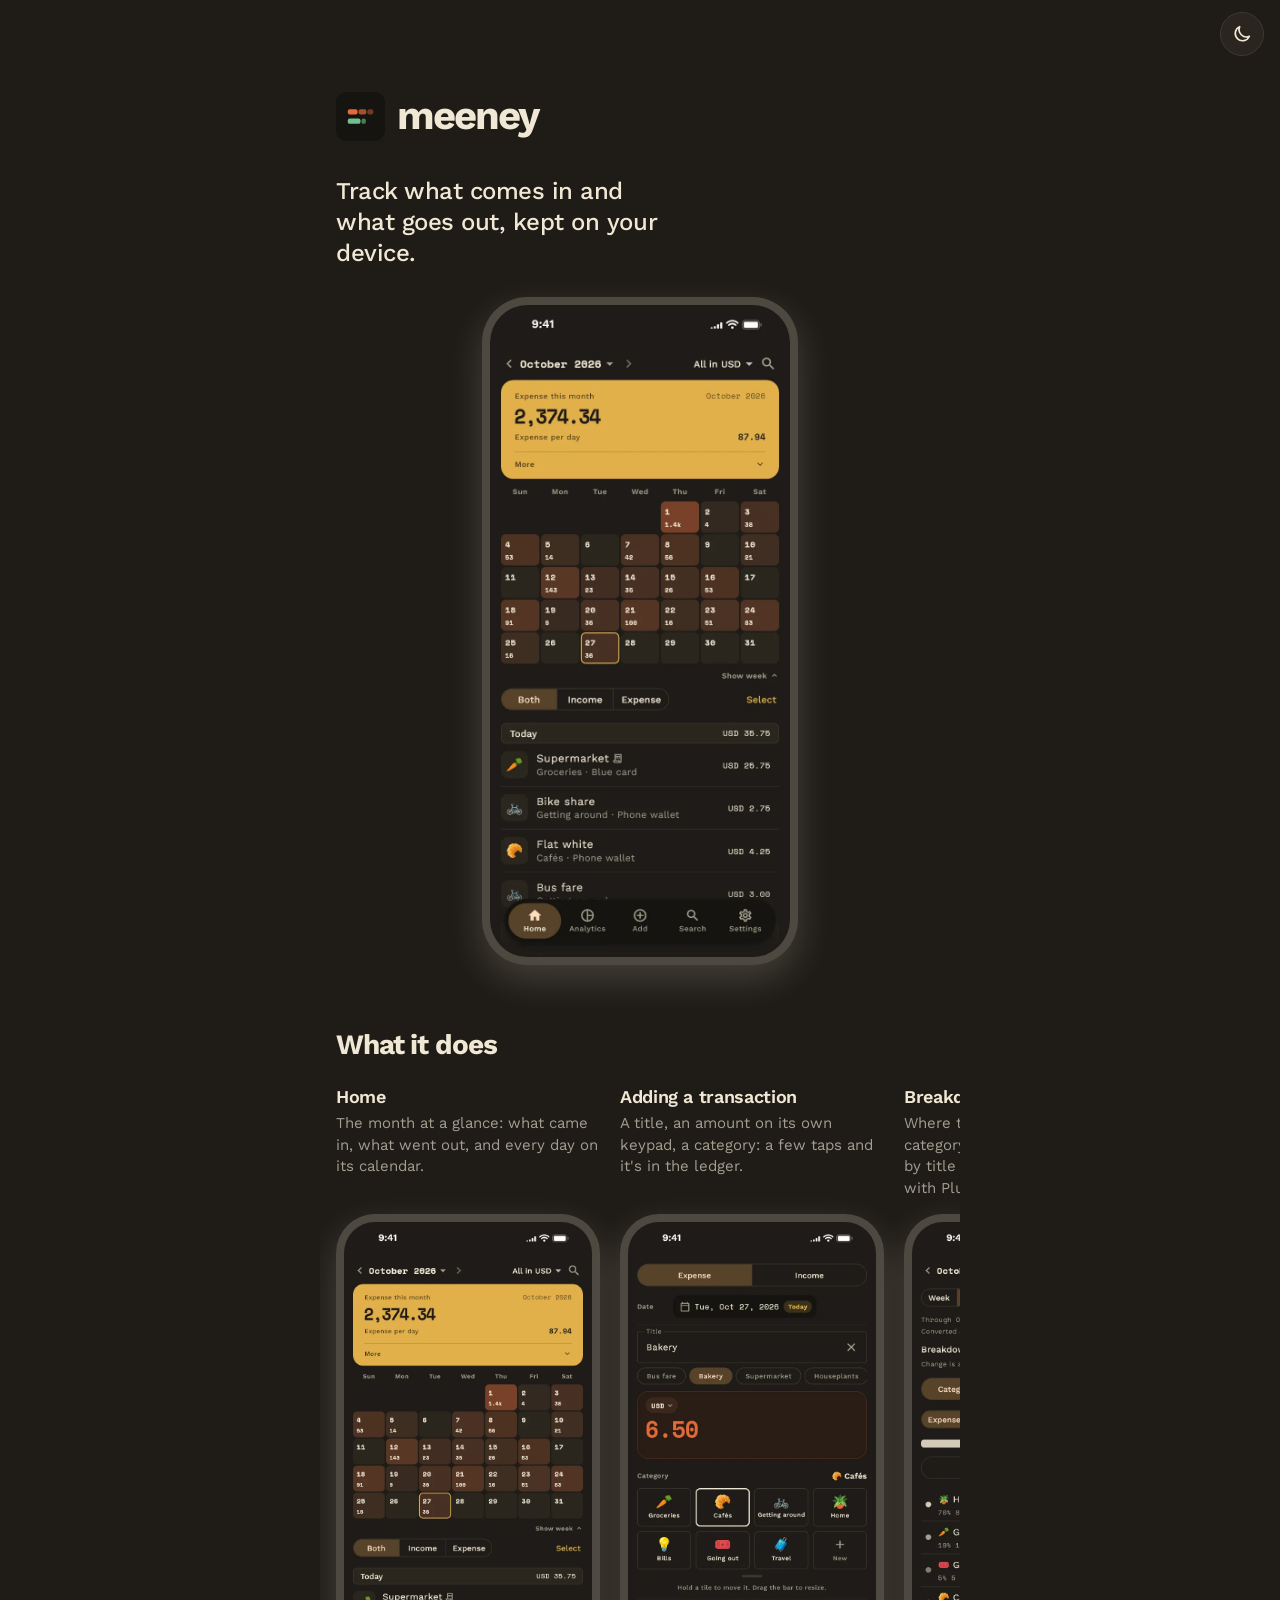
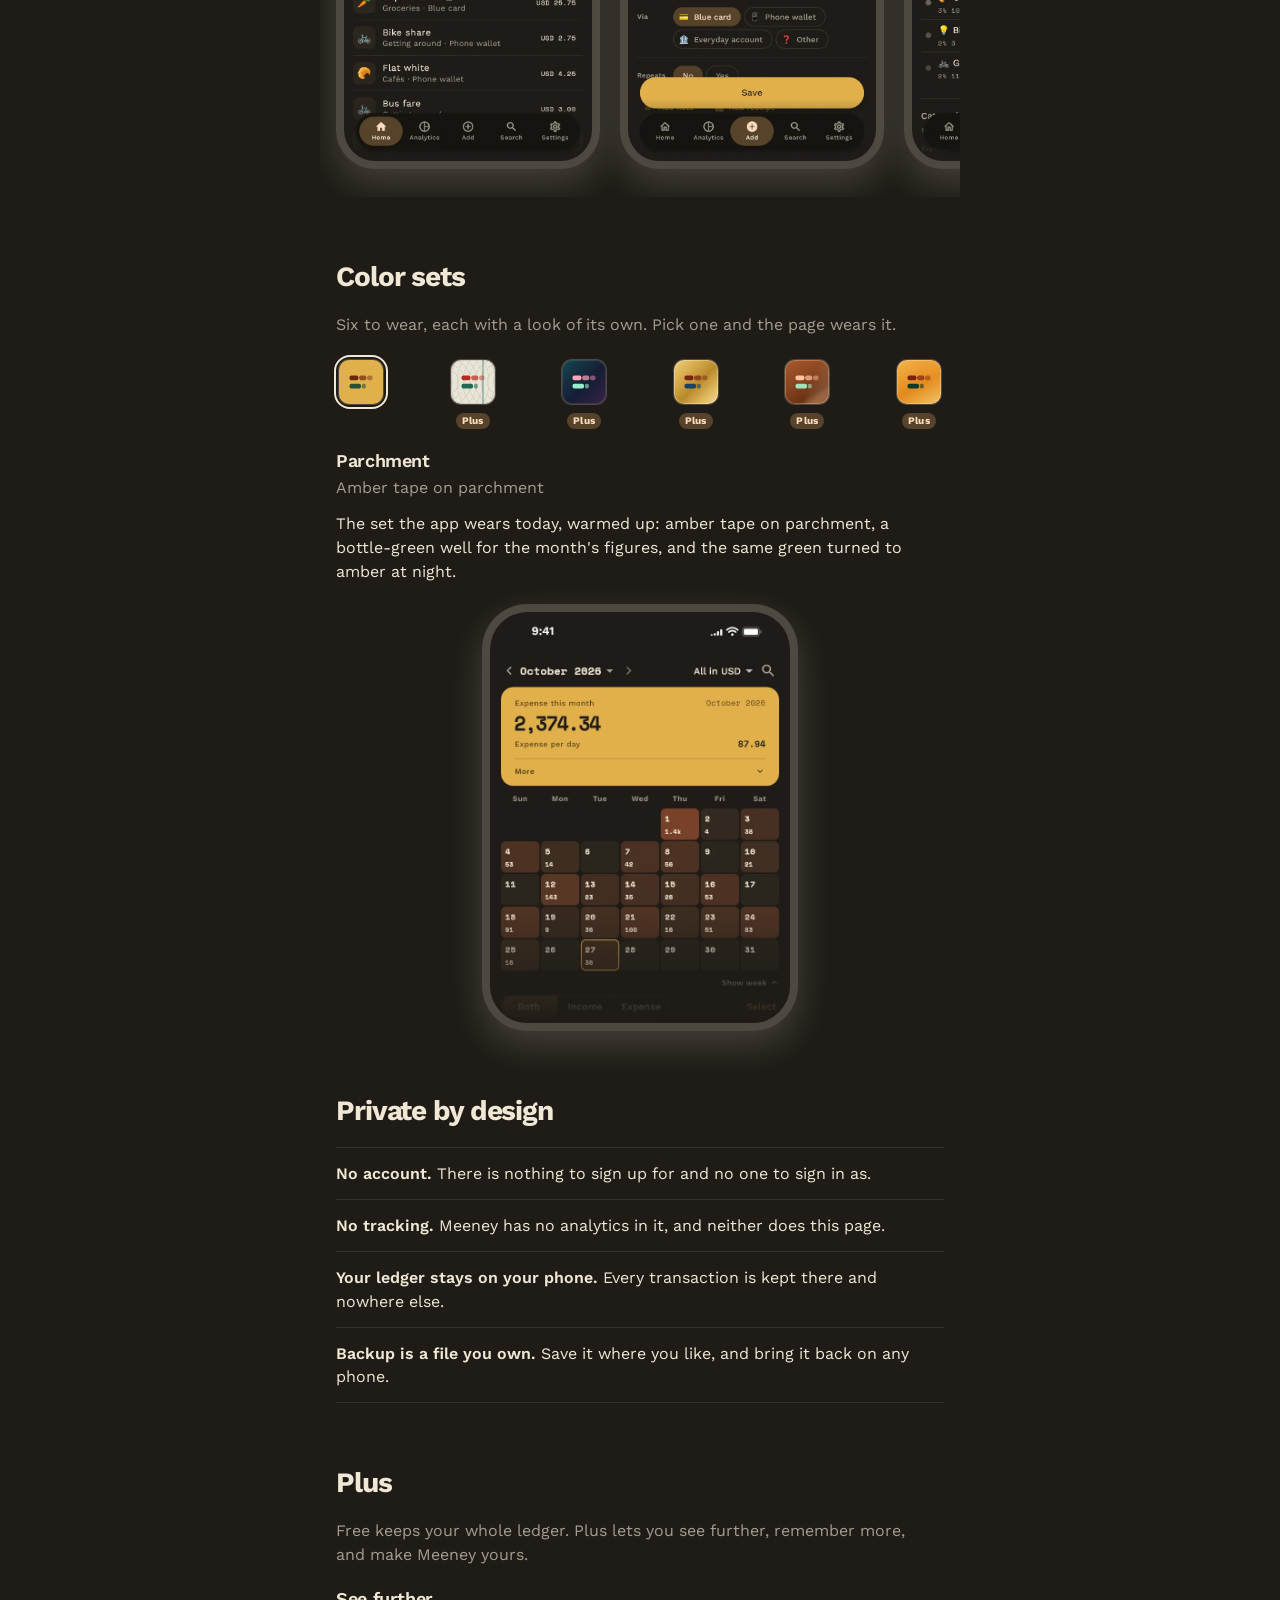
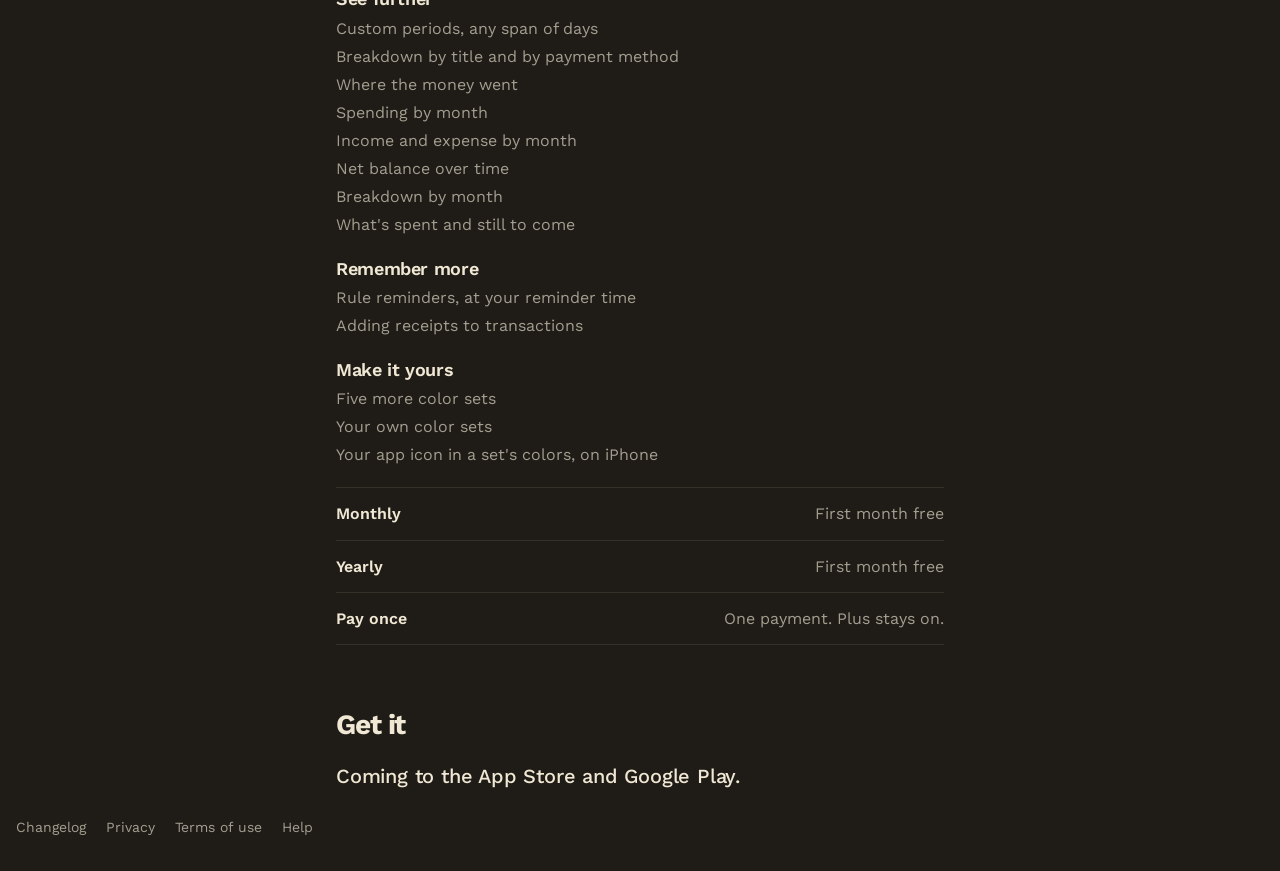
==== commit 59c46291: "Publish the Meeney site from arskiir/meeney@f50a8e8" ====
--- a/meeney/index.html
+++ b/meeney/index.html
@@ -505,4 +505,4 @@
           } catch {
             // Storage may be unavailable; the served look stands.
           }
-        })();</script><link rel="stylesheet" href="/meeney/_astro/Page.DPkakDM6.css"><link rel="stylesheet" href="/meeney/_astro/index.BotTQCH4.css"></head><body data-astro-cid-ybatimd6><div class="sky" aria-hidden="true" data-astro-cid-ybatimd6></div><header class="bar" data-astro-cid-ybatimd6><style>astro-island,astro-slot,astro-static-slot{display:contents}</style><script>(function(){let e=async e=>{await(await e())()};(self.Astro||(self.Astro={})).load=e,window.dispatchEvent(new Event(`astro:load`))})();</script><script>(function(){function e(t){"@babel/helpers - typeof";return e=typeof Symbol==`function`&&typeof Symbol.iterator==`symbol`?function(e){return typeof e}:function(e){return e&&typeof Symbol==`function`&&e.constructor===Symbol&&e!==Symbol.prototype?`symbol`:typeof e},e(t)}function t(t,n){if(e(t)!=`object`||!t)return t;var r=t[Symbol.toPrimitive];if(r!==void 0){var i=r.call(t,n||`default`);if(e(i)!=`object`)return i;throw TypeError(`@@toPrimitive must return a primitive value.`)}return(n===`string`?String:Number)(t)}function n(n){var r=t(n,`string`);return e(r)==`symbol`?r:r+``}function r(e,t,r){return(t=n(t))in e?Object.defineProperty(e,t,{value:r,enumerable:!0,configurable:!0,writable:!0}):e[t]=r,e}let i=/* @__PURE__ */ new Set([`__proto__`,`constructor`,`prototype`]);{let e={0:e=>a(e),1:e=>n(e),2:e=>new RegExp(e),3:e=>new Date(e),4:e=>new Map(n(e)),5:e=>new Set(n(e)),6:e=>BigInt(e),7:e=>new URL(e),8:e=>new Uint8Array(e),9:e=>new Uint16Array(e),10:e=>new Uint32Array(e),11:e=>1/0*e},t=t=>{let[n,r]=t;return n in e?e[n](r):void 0},n=e=>e.map(t),a=e=>typeof e!=`object`||!e?e:Object.fromEntries(Object.entries(e).map(([e,n])=>[e,t(n)]));class o extends HTMLElement{constructor(...e){super(...e),r(this,`Component`,void 0),r(this,`hydrator`,void 0),r(this,`hydrate`,async()=>{var e;if(!this.hydrator||!this.isConnected)return;let t=(e=this.parentElement)==null?void 0:e.closest(`astro-island[ssr]`);if(t){t.addEventListener(`astro:hydrate`,this.hydrate,{once:!0});return}let n=this.querySelectorAll(`astro-slot`),r={},i=this.querySelectorAll(`template[data-astro-template]`);for(let e of i){let t=e.closest(this.tagName);t!=null&&t.isSameNode(this)&&(r[e.getAttribute(`data-astro-template`)||`default`]=e.innerHTML,e.remove())}for(let e of n){let t=e.closest(this.tagName);t!=null&&t.isSameNode(this)&&(r[e.getAttribute(`name`)||`default`]=e.innerHTML)}let o;try{o=this.hasAttribute(`props`)?a(JSON.parse(this.getAttribute(`props`))):{}}catch(e){let t=this.getAttribute(`component-url`)||`<unknown>`,n=this.getAttribute(`component-export`);throw n&&(t+=` (export ${n})`),console.error(`[hydrate] Error parsing props for component ${t}`,this.getAttribute(`props`),e),e}await this.hydrator(this)(this.Component,o,r,{client:this.getAttribute(`client`)}),this.removeAttribute(`ssr`),this.dispatchEvent(new CustomEvent(`astro:hydrate`))}),r(this,`unmount`,()=>{this.isConnected||this.dispatchEvent(new CustomEvent(`astro:unmount`))})}disconnectedCallback(){document.removeEventListener(`astro:after-swap`,this.unmount),document.addEventListener(`astro:after-swap`,this.unmount,{once:!0})}connectedCallback(){if(!this.hasAttribute(`await-children`)||document.readyState===`interactive`||document.readyState===`complete`)this.childrenConnectedCallback();else{let e=()=>{document.removeEventListener(`DOMContentLoaded`,e),t.disconnect(),this.childrenConnectedCallback()},t=new MutationObserver(()=>{var t;((t=this.lastChild)==null?void 0:t.nodeType)===Node.COMMENT_NODE&&this.lastChild.nodeValue===`astro:end`&&(this.lastChild.remove(),e())});t.observe(this,{childList:!0}),document.addEventListener(`DOMContentLoaded`,e)}}async childrenConnectedCallback(){let e=this.getAttribute(`before-hydration-url`);e&&await import(e),this.start()}getRetryImportUrl(e){let t=new URL(e,document.baseURI);return t.searchParams.set(`astro-retry`,Date.now().toString()),t.toString()}async importWithRetry(e){try{return await import(e)}catch(t){return await new Promise(e=>setTimeout(e,1e3)),import(this.getRetryImportUrl(e))}}handleHydrationError(e){let t=this.getAttribute(`component-url`),n=new CustomEvent(`astro:hydration-error`,{cancelable:!0,bubbles:!0,composed:!0,detail:{error:e,componentUrl:t}});this.dispatchEvent(n)&&console.error(`[astro-island] Error hydrating ${t}`,e)}async start(){let e=JSON.parse(this.getAttribute(`opts`)),t=this.getAttribute(`client`);if(Astro[t]===void 0){window.addEventListener(`astro:${t}`,()=>this.start(),{once:!0});return}try{await Astro[t](async()=>{let e=this.getAttribute(`renderer-url`);try{let[t,{default:n}]=await Promise.all([this.importWithRetry(this.getAttribute(`component-url`)),e?this.importWithRetry(e):Promise.resolve({default:()=>()=>{}})]),r=this.getAttribute(`component-export`)||`default`;if(r.includes(`.`)){this.Component=t;for(let e of r.split(`.`)){if(i.has(e)||!this.Component||typeof this.Component!=`object`&&typeof this.Component!=`function`||!Object.hasOwn(this.Component,e))throw Error(`Invalid component export path: ${r}`);this.Component=this.Component[e]}}else{if(i.has(r))throw Error(`Invalid component export path: ${r}`);this.Component=t[r]}return this.hydrator=n,this.hydrate}catch(e){return this.handleHydrationError(e),()=>{}}},e,this)}catch(e){this.handleHydrationError(e)}}attributeChangedCallback(){this.hydrate()}}r(o,`observedAttributes`,[`props`]),customElements.get(`astro-island`)||customElements.define(`astro-island`,o)}})();</script><astro-island uid="Z2sXfkb" prefix="r3" component-url="/meeney/_astro/LookToggle.m3K6Xav_.js" component-export="LookToggle" renderer-url="/meeney/_astro/client.EoSUrE1U.js" props="{&quot;data-astro-cid-ybatimd6&quot;:[0,true]}" ssr client="load" opts="{&quot;name&quot;:&quot;LookToggle&quot;,&quot;value&quot;:true}" await-children><button type="button" role="switch" aria-checked="true" aria-label="Dark mode" class="look-toggle"><svg viewBox="0 0 24 24" aria-hidden="true" class="look-toggle-icon look-toggle-moon"><path d="M20 14.5A8 8 0 0 1 9.5 4a8 8 0 1 0 10.5 10.5Z"></path></svg><svg viewBox="0 0 24 24" aria-hidden="true" class="look-toggle-icon look-toggle-sun"><circle cx="12" cy="12" r="4"></circle><path d="M12 2.5v2M12 19.5v2M2.5 12h2M19.5 12h2M5.3 5.3l1.4 1.4M17.3 17.3l1.4 1.4M5.3 18.7l1.4-1.4M17.3 6.7l1.4-1.4"></path></svg></button><!--astro:end--></astro-island></header><main data-astro-cid-ybatimd6><div class="landing" data-astro-cid-w6ie7loq><section class="hero" aria-label="Meeney" data-astro-cid-w6ie7loq><h1 data-astro-cid-w6ie7loq><span class="logo" style="--name-size: 40px" data-astro-cid-f7espo7c><span class="mark" aria-hidden="true" data-astro-cid-f7espo7c><img class="mark-light" src="data:image/svg+xml,%3c!--%20Generated%20by%20prototypes/scripts/app-icon.mjs%20from%20schemes.json%20(Parchment)%20and%20app-icon.json.%20Do%20not%20edit%20by%20hand.%20--%3e%3csvg%20xmlns='http://www.w3.org/2000/svg'%20viewBox='0%200%20100%20100'%3e%3crect%20width='100'%20height='100'%20rx='22.4'%20fill='%23243a2c'/%3e%3crect%20x='24'%20y='35'%20width='20'%20height='11'%20rx='4'%20fill='%23f6be72'/%3e%3crect%20x='46'%20y='35'%20width='16'%20height='11'%20rx='4'%20fill='%23f6be72'%20opacity='0.7'/%3e%3crect%20x='64'%20y='35'%20width='12'%20height='11'%20rx='4'%20fill='%23f6be72'%20opacity='0.45'/%3e%3crect%20x='24'%20y='54'%20width='26'%20height='11'%20rx='4'%20fill='%23cfe8bf'/%3e%3crect%20x='52'%20y='54'%20width='9'%20height='11'%20rx='4'%20fill='%23cfe8bf'%20opacity='0.6'/%3e%3c/svg%3e" alt="" data-astro-cid-f7espo7c><img class="mark-dark" src="data:image/svg+xml,%3c!--%20Generated%20by%20prototypes/scripts/app-icon.mjs%20from%20schemes.json%20(Parchment)%20and%20app-icon.json.%20Do%20not%20edit%20by%20hand.%20--%3e%3csvg%20xmlns='http://www.w3.org/2000/svg'%20viewBox='0%200%20100%20100'%3e%3crect%20width='100'%20height='100'%20rx='22.4'%20fill='%23161410'/%3e%3crect%20x='24'%20y='35'%20width='20'%20height='11'%20rx='4'%20fill='%23e56a38'/%3e%3crect%20x='46'%20y='35'%20width='16'%20height='11'%20rx='4'%20fill='%23e56a38'%20opacity='0.7'/%3e%3crect%20x='64'%20y='35'%20width='12'%20height='11'%20rx='4'%20fill='%23e56a38'%20opacity='0.45'/%3e%3crect%20x='24'%20y='54'%20width='26'%20height='11'%20rx='4'%20fill='%236fbf8f'/%3e%3crect%20x='52'%20y='54'%20width='9'%20height='11'%20rx='4'%20fill='%236fbf8f'%20opacity='0.6'/%3e%3c/svg%3e" alt="" data-astro-cid-f7espo7c></span><span class="name" data-astro-cid-f7espo7c>meeney</span></span></h1><p class="line" data-astro-cid-w6ie7loq>Track what comes in and what goes out, kept on your device.</p><div class="stage" data-astro-cid-w6ie7loq><div class="phone" data-screen="home" style="--screen-width: 440; --screen-height: 956" data-astro-cid-ykln7coe><div class="screen" data-astro-cid-ykln7coe><img data-screenshot data-set="parchment" data-look="light" src="/meeney/_astro/home-parchment-light.DB_J1m3w.webp" alt="Home in Parchment, light" width="440" height="956" loading="eager" decoding="async" data-astro-cid-ykln7coe><img data-screenshot data-set="parchment" data-look="dark" src="/meeney/_astro/home-parchment-dark.BN5-vZQi.webp" alt="Home in Parchment, dark" width="440" height="956" loading="eager" decoding="async" data-astro-cid-ykln7coe><img data-screenshot data-set="banknote" data-look="light" src="/meeney/_astro/home-banknote-light.C-zZUqQZ.webp" alt="Home in Banknote, light" width="440" height="956" loading="eager" decoding="async" data-astro-cid-ykln7coe><img data-screenshot data-set="banknote" data-look="dark" src="/meeney/_astro/home-banknote-dark.BWKdnOkk.webp" alt="Home in Banknote, dark" width="440" height="956" loading="eager" decoding="async" data-astro-cid-ykln7coe><img data-screenshot data-set="aurora" data-look="light" src="/meeney/_astro/home-aurora-light.D5pZpWDQ.webp" alt="Home in Aurora, light" width="440" height="956" loading="eager" decoding="async" data-astro-cid-ykln7coe><img data-screenshot data-set="aurora" data-look="dark" src="/meeney/_astro/home-aurora-dark.DVTAuVF_.webp" alt="Home in Aurora, dark" width="440" height="956" loading="eager" decoding="async" data-astro-cid-ykln7coe><img data-screenshot data-set="ledger" data-look="light" src="/meeney/_astro/home-ledger-light.Bny8YE10.webp" alt="Home in Ledger, light" width="440" height="956" loading="eager" decoding="async" data-astro-cid-ykln7coe><img data-screenshot data-set="ledger" data-look="dark" src="/meeney/_astro/home-ledger-dark.TyRt8Uv2.webp" alt="Home in Ledger, dark" width="440" height="956" loading="eager" decoding="async" data-astro-cid-ykln7coe><img data-screenshot data-set="coin" data-look="light" src="/meeney/_astro/home-coin-light.B4HenHJM.webp" alt="Home in Coin, light" width="440" height="956" loading="eager" decoding="async" data-astro-cid-ykln7coe><img data-screenshot data-set="coin" data-look="dark" src="/meeney/_astro/home-coin-dark.dxUXc_qq.webp" alt="Home in Coin, dark" width="440" height="956" loading="eager" decoding="async" data-astro-cid-ykln7coe><img data-screenshot data-set="dusk" data-look="light" src="/meeney/_astro/home-dusk-light.BZo8h4vj.webp" alt="Home in Dusk, light" width="440" height="956" loading="eager" decoding="async" data-astro-cid-ykln7coe><img data-screenshot data-set="dusk" data-look="dark" src="/meeney/_astro/home-dusk-dark.CmlMRjXJ.webp" alt="Home in Dusk, dark" width="440" height="956" loading="eager" decoding="async" data-astro-cid-ykln7coe></div></div></div></section><section id="does" class="section" data-enter aria-labelledby="does-title" data-astro-cid-w6ymvdtg><h2 id="does-title" data-astro-cid-w6ymvdtg>What it does</h2><ul class="strip" data-astro-cid-w6ie7loq><li data-astro-cid-w6ie7loq><figure data-astro-cid-w6ie7loq><figcaption data-astro-cid-w6ie7loq><h3 data-astro-cid-w6ie7loq>Home</h3><p data-astro-cid-w6ie7loq>The month at a glance: what came in, what went out, and every day on its calendar.</p></figcaption><div class="phone" data-screen="home" style="--screen-width: 440; --screen-height: 956" data-astro-cid-ykln7coe><div class="screen" data-astro-cid-ykln7coe><img data-screenshot data-set="parchment" data-look="light" src="/meeney/_astro/home-parchment-light.DB_J1m3w.webp" alt="Home in Parchment, light" width="440" height="956" loading="lazy" decoding="async" data-astro-cid-ykln7coe><img data-screenshot data-set="parchment" data-look="dark" src="/meeney/_astro/home-parchment-dark.BN5-vZQi.webp" alt="Home in Parchment, dark" width="440" height="956" loading="lazy" decoding="async" data-astro-cid-ykln7coe><img data-screenshot data-set="banknote" data-look="light" src="/meeney/_astro/home-banknote-light.C-zZUqQZ.webp" alt="Home in Banknote, light" width="440" height="956" loading="lazy" decoding="async" data-astro-cid-ykln7coe><img data-screenshot data-set="banknote" data-look="dark" src="/meeney/_astro/home-banknote-dark.BWKdnOkk.webp" alt="Home in Banknote, dark" width="440" height="956" loading="lazy" decoding="async" data-astro-cid-ykln7coe><img data-screenshot data-set="aurora" data-look="light" src="/meeney/_astro/home-aurora-light.D5pZpWDQ.webp" alt="Home in Aurora, light" width="440" height="956" loading="lazy" decoding="async" data-astro-cid-ykln7coe><img data-screenshot data-set="aurora" data-look="dark" src="/meeney/_astro/home-aurora-dark.DVTAuVF_.webp" alt="Home in Aurora, dark" width="440" height="956" loading="lazy" decoding="async" data-astro-cid-ykln7coe><img data-screenshot data-set="ledger" data-look="light" src="/meeney/_astro/home-ledger-light.Bny8YE10.webp" alt="Home in Ledger, light" width="440" height="956" loading="lazy" decoding="async" data-astro-cid-ykln7coe><img data-screenshot data-set="ledger" data-look="dark" src="/meeney/_astro/home-ledger-dark.TyRt8Uv2.webp" alt="Home in Ledger, dark" width="440" height="956" loading="lazy" decoding="async" data-astro-cid-ykln7coe><img data-screenshot data-set="coin" data-look="light" src="/meeney/_astro/home-coin-light.B4HenHJM.webp" alt="Home in Coin, light" width="440" height="956" loading="lazy" decoding="async" data-astro-cid-ykln7coe><img data-screenshot data-set="coin" data-look="dark" src="/meeney/_astro/home-coin-dark.dxUXc_qq.webp" alt="Home in Coin, dark" width="440" height="956" loading="lazy" decoding="async" data-astro-cid-ykln7coe><img data-screenshot data-set="dusk" data-look="light" src="/meeney/_astro/home-dusk-light.BZo8h4vj.webp" alt="Home in Dusk, light" width="440" height="956" loading="lazy" decoding="async" data-astro-cid-ykln7coe><img data-screenshot data-set="dusk" data-look="dark" src="/meeney/_astro/home-dusk-dark.CmlMRjXJ.webp" alt="Home in Dusk, dark" width="440" height="956" loading="lazy" decoding="async" data-astro-cid-ykln7coe></div></div></figure></li><li data-astro-cid-w6ie7loq><figure data-astro-cid-w6ie7loq><figcaption data-astro-cid-w6ie7loq><h3 data-astro-cid-w6ie7loq>Adding a transaction</h3><p data-astro-cid-w6ie7loq>A title, an amount on its own keypad, a category: a few taps and it&#39;s in the ledger.</p></figcaption><div class="phone" data-screen="transaction-form" style="--screen-width: 440; --screen-height: 956" data-astro-cid-ykln7coe><div class="screen" data-astro-cid-ykln7coe><img data-screenshot data-set="parchment" data-look="light" src="/meeney/_astro/transaction-form-parchment-light.vhViFyr_.webp" alt="Adding a transaction in Parchment, light" width="440" height="956" loading="lazy" decoding="async" data-astro-cid-ykln7coe><img data-screenshot data-set="parchment" data-look="dark" src="/meeney/_astro/transaction-form-parchment-dark.uynzpbhk.webp" alt="Adding a transaction in Parchment, dark" width="440" height="956" loading="lazy" decoding="async" data-astro-cid-ykln7coe><img data-screenshot data-set="banknote" data-look="light" src="/meeney/_astro/transaction-form-banknote-light.D8Gbr2oC.webp" alt="Adding a transaction in Banknote, light" width="440" height="956" loading="lazy" decoding="async" data-astro-cid-ykln7coe><img data-screenshot data-set="banknote" data-look="dark" src="/meeney/_astro/transaction-form-banknote-dark.BTk-FK9g.webp" alt="Adding a transaction in Banknote, dark" width="440" height="956" loading="lazy" decoding="async" data-astro-cid-ykln7coe><img data-screenshot data-set="aurora" data-look="light" src="/meeney/_astro/transaction-form-aurora-light.B2ZtGGZM.webp" alt="Adding a transaction in Aurora, light" width="440" height="956" loading="lazy" decoding="async" data-astro-cid-ykln7coe><img data-screenshot data-set="aurora" data-look="dark" src="/meeney/_astro/transaction-form-aurora-dark.B0D0HA9X.webp" alt="Adding a transaction in Aurora, dark" width="440" height="956" loading="lazy" decoding="async" data-astro-cid-ykln7coe><img data-screenshot data-set="ledger" data-look="light" src="/meeney/_astro/transaction-form-ledger-light.CH6ZuYIU.webp" alt="Adding a transaction in Ledger, light" width="440" height="956" loading="lazy" decoding="async" data-astro-cid-ykln7coe><img data-screenshot data-set="ledger" data-look="dark" src="/meeney/_astro/transaction-form-ledger-dark.CODNSkBH.webp" alt="Adding a transaction in Ledger, dark" width="440" height="956" loading="lazy" decoding="async" data-astro-cid-ykln7coe><img data-screenshot data-set="coin" data-look="light" src="/meeney/_astro/transaction-form-coin-light.DSfXjevS.webp" alt="Adding a transaction in Coin, light" width="440" height="956" loading="lazy" decoding="async" data-astro-cid-ykln7coe><img data-screenshot data-set="coin" data-look="dark" src="/meeney/_astro/transaction-form-coin-dark.Djhy_HdO.webp" alt="Adding a transaction in Coin, dark" width="440" height="956" loading="lazy" decoding="async" data-astro-cid-ykln7coe><img data-screenshot data-set="dusk" data-look="light" src="/meeney/_astro/transaction-form-dusk-light.QFxZEp9X.webp" alt="Adding a transaction in Dusk, light" width="440" height="956" loading="lazy" decoding="async" data-astro-cid-ykln7coe><img data-screenshot data-set="dusk" data-look="dark" src="/meeney/_astro/transaction-form-dusk-dark.Ba6xw2Qm.webp" alt="Adding a transaction in Dusk, dark" width="440" height="956" loading="lazy" decoding="async" data-astro-cid-ykln7coe></div></div></figure></li><li data-astro-cid-w6ie7loq><figure data-astro-cid-w6ie7loq><figcaption data-astro-cid-w6ie7loq><h3 data-astro-cid-w6ie7loq>Breakdown</h3><p data-astro-cid-w6ie7loq>Where the month went, category by category, against the month before; by title and by payment method with Plus. <span class="plus-mark">Plus</span></p></figcaption><div class="phone" data-screen="analytics-breakdown" style="--screen-width: 440; --screen-height: 956" data-astro-cid-ykln7coe><div class="screen" data-astro-cid-ykln7coe><img data-screenshot data-set="parchment" data-look="light" src="/meeney/_astro/analytics-breakdown-parchment-light.Hkbuz627.webp" alt="Breakdown in Parchment, light" width="440" height="956" loading="lazy" decoding="async" data-astro-cid-ykln7coe><img data-screenshot data-set="parchment" data-look="dark" src="/meeney/_astro/analytics-breakdown-parchment-dark.CuACQZws.webp" alt="Breakdown in Parchment, dark" width="440" height="956" loading="lazy" decoding="async" data-astro-cid-ykln7coe><img data-screenshot data-set="banknote" data-look="light" src="/meeney/_astro/analytics-breakdown-banknote-light.0g0SfyPO.webp" alt="Breakdown in Banknote, light" width="440" height="956" loading="lazy" decoding="async" data-astro-cid-ykln7coe><img data-screenshot data-set="banknote" data-look="dark" src="/meeney/_astro/analytics-breakdown-banknote-dark.DpvFc8-b.webp" alt="Breakdown in Banknote, dark" width="440" height="956" loading="lazy" decoding="async" data-astro-cid-ykln7coe><img data-screenshot data-set="aurora" data-look="light" src="/meeney/_astro/analytics-breakdown-aurora-light.DvncuYpZ.webp" alt="Breakdown in Aurora, light" width="440" height="956" loading="lazy" decoding="async" data-astro-cid-ykln7coe><img data-screenshot data-set="aurora" data-look="dark" src="/meeney/_astro/analytics-breakdown-aurora-dark.Df_j42U9.webp" alt="Breakdown in Aurora, dark" width="440" height="956" loading="lazy" decoding="async" data-astro-cid-ykln7coe><img data-screenshot data-set="ledger" data-look="light" src="/meeney/_astro/analytics-breakdown-ledger-light.DsFgkK1I.webp" alt="Breakdown in Ledger, light" width="440" height="956" loading="lazy" decoding="async" data-astro-cid-ykln7coe><img data-screenshot data-set="ledger" data-look="dark" src="/meeney/_astro/analytics-breakdown-ledger-dark.uwpLkd1m.webp" alt="Breakdown in Ledger, dark" width="440" height="956" loading="lazy" decoding="async" data-astro-cid-ykln7coe><img data-screenshot data-set="coin" data-look="light" src="/meeney/_astro/analytics-breakdown-coin-light.UfaXEJol.webp" alt="Breakdown in Coin, light" width="440" height="956" loading="lazy" decoding="async" data-astro-cid-ykln7coe><img data-screenshot data-set="coin" data-look="dark" src="/meeney/_astro/analytics-breakdown-coin-dark.CDFpf-rZ.webp" alt="Breakdown in Coin, dark" width="440" height="956" loading="lazy" decoding="async" data-astro-cid-ykln7coe><img data-screenshot data-set="dusk" data-look="light" src="/meeney/_astro/analytics-breakdown-dusk-light.DKMhayUj.webp" alt="Breakdown in Dusk, light" width="440" height="956" loading="lazy" decoding="async" data-astro-cid-ykln7coe><img data-screenshot data-set="dusk" data-look="dark" src="/meeney/_astro/analytics-breakdown-dusk-dark.Bw_u1h7k.webp" alt="Breakdown in Dusk, dark" width="440" height="956" loading="lazy" decoding="async" data-astro-cid-ykln7coe></div></div></figure></li><li data-astro-cid-w6ie7loq><figure data-astro-cid-w6ie7loq><figcaption data-astro-cid-w6ie7loq><h3 data-astro-cid-w6ie7loq>Money flow</h3><p data-astro-cid-w6ie7loq>Income meets in the middle, then splits into spending and what you kept. <span class="plus-mark">Plus</span></p></figcaption><div class="phone" data-screen="money-flow" style="--screen-width: 440; --screen-height: 956" data-astro-cid-ykln7coe><div class="screen" data-astro-cid-ykln7coe><img data-screenshot data-set="parchment" data-look="light" src="/meeney/_astro/money-flow-parchment-light.BFpBA5D9.webp" alt="Money flow in Parchment, light" width="440" height="956" loading="lazy" decoding="async" data-astro-cid-ykln7coe><img data-screenshot data-set="parchment" data-look="dark" src="/meeney/_astro/money-flow-parchment-dark.B3DFZ3N1.webp" alt="Money flow in Parchment, dark" width="440" height="956" loading="lazy" decoding="async" data-astro-cid-ykln7coe><img data-screenshot data-set="banknote" data-look="light" src="/meeney/_astro/money-flow-banknote-light.c7r3PkA7.webp" alt="Money flow in Banknote, light" width="440" height="956" loading="lazy" decoding="async" data-astro-cid-ykln7coe><img data-screenshot data-set="banknote" data-look="dark" src="/meeney/_astro/money-flow-banknote-dark.CM1EPE2Z.webp" alt="Money flow in Banknote, dark" width="440" height="956" loading="lazy" decoding="async" data-astro-cid-ykln7coe><img data-screenshot data-set="aurora" data-look="light" src="/meeney/_astro/money-flow-aurora-light.BJIGomOi.webp" alt="Money flow in Aurora, light" width="440" height="956" loading="lazy" decoding="async" data-astro-cid-ykln7coe><img data-screenshot data-set="aurora" data-look="dark" src="/meeney/_astro/money-flow-aurora-dark.Bylm3EWg.webp" alt="Money flow in Aurora, dark" width="440" height="956" loading="lazy" decoding="async" data-astro-cid-ykln7coe><img data-screenshot data-set="ledger" data-look="light" src="/meeney/_astro/money-flow-ledger-light.60919C05.webp" alt="Money flow in Ledger, light" width="440" height="956" loading="lazy" decoding="async" data-astro-cid-ykln7coe><img data-screenshot data-set="ledger" data-look="dark" src="/meeney/_astro/money-flow-ledger-dark.BPH2zG6-.webp" alt="Money flow in Ledger, dark" width="440" height="956" loading="lazy" decoding="async" data-astro-cid-ykln7coe><img data-screenshot data-set="coin" data-look="light" src="/meeney/_astro/money-flow-coin-light.D3FeSFfx.webp" alt="Money flow in Coin, light" width="440" height="956" loading="lazy" decoding="async" data-astro-cid-ykln7coe><img data-screenshot data-set="coin" data-look="dark" src="/meeney/_astro/money-flow-coin-dark.apG8kb0z.webp" alt="Money flow in Coin, dark" width="440" height="956" loading="lazy" decoding="async" data-astro-cid-ykln7coe><img data-screenshot data-set="dusk" data-look="light" src="/meeney/_astro/money-flow-dusk-light.D66fQGSn.webp" alt="Money flow in Dusk, light" width="440" height="956" loading="lazy" decoding="async" data-astro-cid-ykln7coe><img data-screenshot data-set="dusk" data-look="dark" src="/meeney/_astro/money-flow-dusk-dark.BnkH25aQ.webp" alt="Money flow in Dusk, dark" width="440" height="956" loading="lazy" decoding="async" data-astro-cid-ykln7coe></div></div></figure></li><li data-astro-cid-w6ie7loq><figure data-astro-cid-w6ie7loq><figcaption data-astro-cid-w6ie7loq><h3 data-astro-cid-w6ie7loq>Recurring rules</h3><p data-astro-cid-w6ie7loq>Rent, salary, a subscription: a rule writes its transaction on schedule and shows what&#39;s next.</p></figcaption><div class="phone" data-screen="recurring-rule" style="--screen-width: 440; --screen-height: 956" data-astro-cid-ykln7coe><div class="screen" data-astro-cid-ykln7coe><img data-screenshot data-set="parchment" data-look="light" src="/meeney/_astro/recurring-rule-parchment-light.BtIC_ldD.webp" alt="Recurring rules in Parchment, light" width="440" height="956" loading="lazy" decoding="async" data-astro-cid-ykln7coe><img data-screenshot data-set="parchment" data-look="dark" src="/meeney/_astro/recurring-rule-parchment-dark.BHBqoBDq.webp" alt="Recurring rules in Parchment, dark" width="440" height="956" loading="lazy" decoding="async" data-astro-cid-ykln7coe><img data-screenshot data-set="banknote" data-look="light" src="/meeney/_astro/recurring-rule-banknote-light.G0gZ2L34.webp" alt="Recurring rules in Banknote, light" width="440" height="956" loading="lazy" decoding="async" data-astro-cid-ykln7coe><img data-screenshot data-set="banknote" data-look="dark" src="/meeney/_astro/recurring-rule-banknote-dark.Bk9QBXHD.webp" alt="Recurring rules in Banknote, dark" width="440" height="956" loading="lazy" decoding="async" data-astro-cid-ykln7coe><img data-screenshot data-set="aurora" data-look="light" src="/meeney/_astro/recurring-rule-aurora-light.D1ViCqFF.webp" alt="Recurring rules in Aurora, light" width="440" height="956" loading="lazy" decoding="async" data-astro-cid-ykln7coe><img data-screenshot data-set="aurora" data-look="dark" src="/meeney/_astro/recurring-rule-aurora-dark.hGY5SQ2_.webp" alt="Recurring rules in Aurora, dark" width="440" height="956" loading="lazy" decoding="async" data-astro-cid-ykln7coe><img data-screenshot data-set="ledger" data-look="light" src="/meeney/_astro/recurring-rule-ledger-light.B-JyfY2l.webp" alt="Recurring rules in Ledger, light" width="440" height="956" loading="lazy" decoding="async" data-astro-cid-ykln7coe><img data-screenshot data-set="ledger" data-look="dark" src="/meeney/_astro/recurring-rule-ledger-dark.Cyk9bct9.webp" alt="Recurring rules in Ledger, dark" width="440" height="956" loading="lazy" decoding="async" data-astro-cid-ykln7coe><img data-screenshot data-set="coin" data-look="light" src="/meeney/_astro/recurring-rule-coin-light.OPyXdNZD.webp" alt="Recurring rules in Coin, light" width="440" height="956" loading="lazy" decoding="async" data-astro-cid-ykln7coe><img data-screenshot data-set="coin" data-look="dark" src="/meeney/_astro/recurring-rule-coin-dark.CdsAWFyv.webp" alt="Recurring rules in Coin, dark" width="440" height="956" loading="lazy" decoding="async" data-astro-cid-ykln7coe><img data-screenshot data-set="dusk" data-look="light" src="/meeney/_astro/recurring-rule-dusk-light.jarzPog2.webp" alt="Recurring rules in Dusk, light" width="440" height="956" loading="lazy" decoding="async" data-astro-cid-ykln7coe><img data-screenshot data-set="dusk" data-look="dark" src="/meeney/_astro/recurring-rule-dusk-dark.BB91IKYP.webp" alt="Recurring rules in Dusk, dark" width="440" height="956" loading="lazy" decoding="async" data-astro-cid-ykln7coe></div></div></figure></li><li data-astro-cid-w6ie7loq><figure data-astro-cid-w6ie7loq><figcaption data-astro-cid-w6ie7loq><h3 data-astro-cid-w6ie7loq>Search</h3><p data-astro-cid-w6ie7loq>Any transaction, by what it says, when it was, how much, and how it was paid.</p></figcaption><div class="phone" data-screen="search" style="--screen-width: 440; --screen-height: 956" data-astro-cid-ykln7coe><div class="screen" data-astro-cid-ykln7coe><img data-screenshot data-set="parchment" data-look="light" src="/meeney/_astro/search-parchment-light.DgNluPyU.webp" alt="Search in Parchment, light" width="440" height="956" loading="lazy" decoding="async" data-astro-cid-ykln7coe><img data-screenshot data-set="parchment" data-look="dark" src="/meeney/_astro/search-parchment-dark.CuHlF50k.webp" alt="Search in Parchment, dark" width="440" height="956" loading="lazy" decoding="async" data-astro-cid-ykln7coe><img data-screenshot data-set="banknote" data-look="light" src="/meeney/_astro/search-banknote-light.BqhVKYd4.webp" alt="Search in Banknote, light" width="440" height="956" loading="lazy" decoding="async" data-astro-cid-ykln7coe><img data-screenshot data-set="banknote" data-look="dark" src="/meeney/_astro/search-banknote-dark.IxuN4kuA.webp" alt="Search in Banknote, dark" width="440" height="956" loading="lazy" decoding="async" data-astro-cid-ykln7coe><img data-screenshot data-set="aurora" data-look="light" src="/meeney/_astro/search-aurora-light.3e58Yl3X.webp" alt="Search in Aurora, light" width="440" height="956" loading="lazy" decoding="async" data-astro-cid-ykln7coe><img data-screenshot data-set="aurora" data-look="dark" src="/meeney/_astro/search-aurora-dark.Dlo-t8b_.webp" alt="Search in Aurora, dark" width="440" height="956" loading="lazy" decoding="async" data-astro-cid-ykln7coe><img data-screenshot data-set="ledger" data-look="light" src="/meeney/_astro/search-ledger-light.CY9VQF_c.webp" alt="Search in Ledger, light" width="440" height="956" loading="lazy" decoding="async" data-astro-cid-ykln7coe><img data-screenshot data-set="ledger" data-look="dark" src="/meeney/_astro/search-ledger-dark.DeynKKuR.webp" alt="Search in Ledger, dark" width="440" height="956" loading="lazy" decoding="async" data-astro-cid-ykln7coe><img data-screenshot data-set="coin" data-look="light" src="/meeney/_astro/search-coin-light.CvQ2PHxb.webp" alt="Search in Coin, light" width="440" height="956" loading="lazy" decoding="async" data-astro-cid-ykln7coe><img data-screenshot data-set="coin" data-look="dark" src="/meeney/_astro/search-coin-dark.BL0ts8Ch.webp" alt="Search in Coin, dark" width="440" height="956" loading="lazy" decoding="async" data-astro-cid-ykln7coe><img data-screenshot data-set="dusk" data-look="light" src="/meeney/_astro/search-dusk-light.CLXwhl8v.webp" alt="Search in Dusk, light" width="440" height="956" loading="lazy" decoding="async" data-astro-cid-ykln7coe><img data-screenshot data-set="dusk" data-look="dark" src="/meeney/_astro/search-dusk-dark.Dwmy3NM5.webp" alt="Search in Dusk, dark" width="440" height="956" loading="lazy" decoding="async" data-astro-cid-ykln7coe></div></div></figure></li></ul></section><section id="sets" class="section" data-enter aria-labelledby="sets-title" data-astro-cid-w6ymvdtg><h2 id="sets-title" data-astro-cid-w6ymvdtg>Color sets</h2><p class="muted" data-astro-cid-w6ie7loq>Six to wear, each with a look of its own. Pick one and the page wears it.</p><astro-island uid="Z12ADeT" prefix="r2" component-url="/meeney/_astro/SetPicker.BYtGhSMs.js" component-export="SetPicker" renderer-url="/meeney/_astro/client.EoSUrE1U.js" props="{&quot;sets&quot;:[1,[[0,{&quot;id&quot;:[0,&quot;parchment&quot;],&quot;name&quot;:[0,&quot;Parchment&quot;],&quot;tagline&quot;:[0,&quot;Amber tape on parchment&quot;],&quot;story&quot;:[0,&quot;The set the app wears today, warmed up: amber tape on parchment, a bottle-green well for the month&#39;s figures, and the same green turned to amber at night.&quot;],&quot;plus&quot;:[0,false]}],[0,{&quot;id&quot;:[0,&quot;banknote&quot;],&quot;name&quot;:[0,&quot;Banknote&quot;],&quot;tagline&quot;:[0,&quot;A ¥10,000 note under a loupe&quot;],&quot;story&quot;:[0,&quot;A ¥10,000 note under a loupe: intaglio ink pressed into cotton paper, a teal underprint, and the vermilion of a hanko for what went out. At night the note lies in a leather wallet, and the month&#39;s figures are printed on the note itself.&quot;],&quot;plus&quot;:[0,true]}],[0,{&quot;id&quot;:[0,&quot;aurora&quot;],&quot;name&quot;:[0,&quot;Aurora&quot;],&quot;tagline&quot;:[0,&quot;A slow northern sky&quot;],&quot;story&quot;:[0,&quot;A month watched from the far north. By day the blue hour before dawn, peach and pale blue high in the sky; by night the aurora moving slowly over deep navy, with the month&#39;s figures on a patch of it.&quot;],&quot;plus&quot;:[0,true]}],[0,{&quot;id&quot;:[0,&quot;ledger&quot;],&quot;name&quot;:[0,&quot;Ledger&quot;],&quot;tagline&quot;:[0,&quot;The bookkeeper&#39;s book&quot;],&quot;story&quot;:[0,&quot;The bookkeeper&#39;s ledger: green paper, blue-black ink for what came in and a red pencil for what went out, the month&#39;s figures on the bottle-green cloth of the cover. At night the book is closed, the cloth is the page, and the figures are stamped in gold foil.&quot;],&quot;plus&quot;:[0,true]}],[0,{&quot;id&quot;:[0,&quot;coin&quot;],&quot;name&quot;:[0,&quot;Coin&quot;],&quot;tagline&quot;:[0,&quot;Loose change, copper and pewter&quot;],&quot;story&quot;:[0,&quot;Loose change. Brushed pewter by day and gunmetal by night, steel-blue chrome, copper for what leaves the hand and verdigris, copper gone green with time, for what comes back. A sheen turns slowly across the month&#39;s figures, as light does across a coin.&quot;],&quot;plus&quot;:[0,true]}],[0,{&quot;id&quot;:[0,&quot;dusk&quot;],&quot;name&quot;:[0,&quot;Dusk&quot;],&quot;tagline&quot;:[0,&quot;Bangkok at the blue hour&quot;],&quot;story&quot;:[0,&quot;Bangkok at the blue hour. Lavender-white in the morning, indigo at night, saffron robes and gold leaf for the chrome, jade for what came in and chili for what went out. The glow at the top of the page breathes slowly between saffron and rose, as the sky does after the sun has gone.&quot;],&quot;plus&quot;:[0,true]}]]],&quot;icon&quot;:[0,{&quot;canvas&quot;:[0,100],&quot;bars&quot;:[1,[[0,{&quot;x&quot;:[0,24],&quot;y&quot;:[0,35],&quot;width&quot;:[0,20],&quot;height&quot;:[0,11],&quot;radius&quot;:[0,4],&quot;flow&quot;:[0,&quot;expense&quot;],&quot;opacity&quot;:[0,1]}],[0,{&quot;x&quot;:[0,46],&quot;y&quot;:[0,35],&quot;width&quot;:[0,16],&quot;height&quot;:[0,11],&quot;radius&quot;:[0,4],&quot;flow&quot;:[0,&quot;expense&quot;],&quot;opacity&quot;:[0,0.7]}],[0,{&quot;x&quot;:[0,64],&quot;y&quot;:[0,35],&quot;width&quot;:[0,12],&quot;height&quot;:[0,11],&quot;radius&quot;:[0,4],&quot;flow&quot;:[0,&quot;expense&quot;],&quot;opacity&quot;:[0,0.45]}],[0,{&quot;x&quot;:[0,24],&quot;y&quot;:[0,54],&quot;width&quot;:[0,26],&quot;height&quot;:[0,11],&quot;radius&quot;:[0,4],&quot;flow&quot;:[0,&quot;income&quot;],&quot;opacity&quot;:[0,1]}],[0,{&quot;x&quot;:[0,52],&quot;y&quot;:[0,54],&quot;width&quot;:[0,9],&quot;height&quot;:[0,11],&quot;radius&quot;:[0,4],&quot;flow&quot;:[0,&quot;income&quot;],&quot;opacity&quot;:[0,0.6]}]]]}],&quot;stamp&quot;:[0,{&quot;text&quot;:[0,&quot;Plus&quot;],&quot;label&quot;:[0,&quot;Part of Plus&quot;]}],&quot;data-astro-cid-w6ie7loq&quot;:[0,true]}" ssr client="load" opts="{&quot;name&quot;:&quot;SetPicker&quot;,&quot;value&quot;:true}" await-children><div class="set-picker"><div role="radiogroup" aria-label="Color set" class="swatches"><button type="button" role="radio" aria-checked="true" aria-label="Parchment" tabindex="0" data-set="parchment" class="swatch"><span class="coin-ring" aria-hidden="true"><span class="coin" data-scheme="parchment" data-theme="light"><svg viewBox="0 0 100 100"><rect x="24" y="35" width="20" height="11" rx="4" class="bar-expense" opacity="1"></rect><rect x="46" y="35" width="16" height="11" rx="4" class="bar-expense" opacity="0.7"></rect><rect x="64" y="35" width="12" height="11" rx="4" class="bar-expense" opacity="0.45"></rect><rect x="24" y="54" width="26" height="11" rx="4" class="bar-income" opacity="1"></rect><rect x="52" y="54" width="9" height="11" rx="4" class="bar-income" opacity="0.6"></rect></svg></span><span class="coin" data-scheme="parchment" data-theme="dark"><svg viewBox="0 0 100 100"><rect x="24" y="35" width="20" height="11" rx="4" class="bar-expense" opacity="1"></rect><rect x="46" y="35" width="16" height="11" rx="4" class="bar-expense" opacity="0.7"></rect><rect x="64" y="35" width="12" height="11" rx="4" class="bar-expense" opacity="0.45"></rect><rect x="24" y="54" width="26" height="11" rx="4" class="bar-income" opacity="1"></rect><rect x="52" y="54" width="9" height="11" rx="4" class="bar-income" opacity="0.6"></rect></svg></span></span></button><button type="button" role="radio" aria-checked="false" aria-label="Banknote, Part of Plus" tabindex="-1" data-set="banknote" class="swatch"><span class="coin-ring" aria-hidden="true"><span class="coin" data-scheme="banknote" data-theme="light"><svg viewBox="0 0 100 100"><rect x="24" y="35" width="20" height="11" rx="4" class="bar-expense" opacity="1"></rect><rect x="46" y="35" width="16" height="11" rx="4" class="bar-expense" opacity="0.7"></rect><rect x="64" y="35" width="12" height="11" rx="4" class="bar-expense" opacity="0.45"></rect><rect x="24" y="54" width="26" height="11" rx="4" class="bar-income" opacity="1"></rect><rect x="52" y="54" width="9" height="11" rx="4" class="bar-income" opacity="0.6"></rect></svg></span><span class="coin" data-scheme="banknote" data-theme="dark"><svg viewBox="0 0 100 100"><rect x="24" y="35" width="20" height="11" rx="4" class="bar-expense" opacity="1"></rect><rect x="46" y="35" width="16" height="11" rx="4" class="bar-expense" opacity="0.7"></rect><rect x="64" y="35" width="12" height="11" rx="4" class="bar-expense" opacity="0.45"></rect><rect x="24" y="54" width="26" height="11" rx="4" class="bar-income" opacity="1"></rect><rect x="52" y="54" width="9" height="11" rx="4" class="bar-income" opacity="0.6"></rect></svg></span></span><span class="plus-mark" aria-hidden="true">Plus</span></button><button type="button" role="radio" aria-checked="false" aria-label="Aurora, Part of Plus" tabindex="-1" data-set="aurora" class="swatch"><span class="coin-ring" aria-hidden="true"><span class="coin" data-scheme="aurora" data-theme="light"><svg viewBox="0 0 100 100"><rect x="24" y="35" width="20" height="11" rx="4" class="bar-expense" opacity="1"></rect><rect x="46" y="35" width="16" height="11" rx="4" class="bar-expense" opacity="0.7"></rect><rect x="64" y="35" width="12" height="11" rx="4" class="bar-expense" opacity="0.45"></rect><rect x="24" y="54" width="26" height="11" rx="4" class="bar-income" opacity="1"></rect><rect x="52" y="54" width="9" height="11" rx="4" class="bar-income" opacity="0.6"></rect></svg></span><span class="coin" data-scheme="aurora" data-theme="dark"><svg viewBox="0 0 100 100"><rect x="24" y="35" width="20" height="11" rx="4" class="bar-expense" opacity="1"></rect><rect x="46" y="35" width="16" height="11" rx="4" class="bar-expense" opacity="0.7"></rect><rect x="64" y="35" width="12" height="11" rx="4" class="bar-expense" opacity="0.45"></rect><rect x="24" y="54" width="26" height="11" rx="4" class="bar-income" opacity="1"></rect><rect x="52" y="54" width="9" height="11" rx="4" class="bar-income" opacity="0.6"></rect></svg></span></span><span class="plus-mark" aria-hidden="true">Plus</span></button><button type="button" role="radio" aria-checked="false" aria-label="Ledger, Part of Plus" tabindex="-1" data-set="ledger" class="swatch"><span class="coin-ring" aria-hidden="true"><span class="coin" data-scheme="ledger" data-theme="light"><svg viewBox="0 0 100 100"><rect x="24" y="35" width="20" height="11" rx="4" class="bar-expense" opacity="1"></rect><rect x="46" y="35" width="16" height="11" rx="4" class="bar-expense" opacity="0.7"></rect><rect x="64" y="35" width="12" height="11" rx="4" class="bar-expense" opacity="0.45"></rect><rect x="24" y="54" width="26" height="11" rx="4" class="bar-income" opacity="1"></rect><rect x="52" y="54" width="9" height="11" rx="4" class="bar-income" opacity="0.6"></rect></svg></span><span class="coin" data-scheme="ledger" data-theme="dark"><svg viewBox="0 0 100 100"><rect x="24" y="35" width="20" height="11" rx="4" class="bar-expense" opacity="1"></rect><rect x="46" y="35" width="16" height="11" rx="4" class="bar-expense" opacity="0.7"></rect><rect x="64" y="35" width="12" height="11" rx="4" class="bar-expense" opacity="0.45"></rect><rect x="24" y="54" width="26" height="11" rx="4" class="bar-income" opacity="1"></rect><rect x="52" y="54" width="9" height="11" rx="4" class="bar-income" opacity="0.6"></rect></svg></span></span><span class="plus-mark" aria-hidden="true">Plus</span></button><button type="button" role="radio" aria-checked="false" aria-label="Coin, Part of Plus" tabindex="-1" data-set="coin" class="swatch"><span class="coin-ring" aria-hidden="true"><span class="coin" data-scheme="coin" data-theme="light"><svg viewBox="0 0 100 100"><rect x="24" y="35" width="20" height="11" rx="4" class="bar-expense" opacity="1"></rect><rect x="46" y="35" width="16" height="11" rx="4" class="bar-expense" opacity="0.7"></rect><rect x="64" y="35" width="12" height="11" rx="4" class="bar-expense" opacity="0.45"></rect><rect x="24" y="54" width="26" height="11" rx="4" class="bar-income" opacity="1"></rect><rect x="52" y="54" width="9" height="11" rx="4" class="bar-income" opacity="0.6"></rect></svg></span><span class="coin" data-scheme="coin" data-theme="dark"><svg viewBox="0 0 100 100"><rect x="24" y="35" width="20" height="11" rx="4" class="bar-expense" opacity="1"></rect><rect x="46" y="35" width="16" height="11" rx="4" class="bar-expense" opacity="0.7"></rect><rect x="64" y="35" width="12" height="11" rx="4" class="bar-expense" opacity="0.45"></rect><rect x="24" y="54" width="26" height="11" rx="4" class="bar-income" opacity="1"></rect><rect x="52" y="54" width="9" height="11" rx="4" class="bar-income" opacity="0.6"></rect></svg></span></span><span class="plus-mark" aria-hidden="true">Plus</span></button><button type="button" role="radio" aria-checked="false" aria-label="Dusk, Part of Plus" tabindex="-1" data-set="dusk" class="swatch"><span class="coin-ring" aria-hidden="true"><span class="coin" data-scheme="dusk" data-theme="light"><svg viewBox="0 0 100 100"><rect x="24" y="35" width="20" height="11" rx="4" class="bar-expense" opacity="1"></rect><rect x="46" y="35" width="16" height="11" rx="4" class="bar-expense" opacity="0.7"></rect><rect x="64" y="35" width="12" height="11" rx="4" class="bar-expense" opacity="0.45"></rect><rect x="24" y="54" width="26" height="11" rx="4" class="bar-income" opacity="1"></rect><rect x="52" y="54" width="9" height="11" rx="4" class="bar-income" opacity="0.6"></rect></svg></span><span class="coin" data-scheme="dusk" data-theme="dark"><svg viewBox="0 0 100 100"><rect x="24" y="35" width="20" height="11" rx="4" class="bar-expense" opacity="1"></rect><rect x="46" y="35" width="16" height="11" rx="4" class="bar-expense" opacity="0.7"></rect><rect x="64" y="35" width="12" height="11" rx="4" class="bar-expense" opacity="0.45"></rect><rect x="24" y="54" width="26" height="11" rx="4" class="bar-income" opacity="1"></rect><rect x="52" y="54" width="9" height="11" rx="4" class="bar-income" opacity="0.6"></rect></svg></span></span><span class="plus-mark" aria-hidden="true">Plus</span></button></div><div class="chosen" aria-live="polite"><div class="chosen-title"><h3 class="chosen-name">Parchment</h3><p class="chosen-tagline">Amber tape on parchment</p></div><p class="chosen-story">The set the app wears today, warmed up: amber tape on parchment, a bottle-green well for the month&#x27;s figures, and the same green turned to amber at night.</p></div></div><!--astro:end--></astro-island><div class="stage" data-astro-cid-w6ie7loq><div class="phone cropped" data-screen="home" style="--screen-width: 440; --screen-height: 602.28" data-astro-cid-ykln7coe><div class="screen" data-astro-cid-ykln7coe><img data-screenshot data-set="parchment" data-look="light" src="/meeney/_astro/home-parchment-light.DB_J1m3w.webp" alt="Home in Parchment, light" width="440" height="956" loading="lazy" decoding="async" data-astro-cid-ykln7coe><img data-screenshot data-set="parchment" data-look="dark" src="/meeney/_astro/home-parchment-dark.BN5-vZQi.webp" alt="Home in Parchment, dark" width="440" height="956" loading="lazy" decoding="async" data-astro-cid-ykln7coe><img data-screenshot data-set="banknote" data-look="light" src="/meeney/_astro/home-banknote-light.C-zZUqQZ.webp" alt="Home in Banknote, light" width="440" height="956" loading="lazy" decoding="async" data-astro-cid-ykln7coe><img data-screenshot data-set="banknote" data-look="dark" src="/meeney/_astro/home-banknote-dark.BWKdnOkk.webp" alt="Home in Banknote, dark" width="440" height="956" loading="lazy" decoding="async" data-astro-cid-ykln7coe><img data-screenshot data-set="aurora" data-look="light" src="/meeney/_astro/home-aurora-light.D5pZpWDQ.webp" alt="Home in Aurora, light" width="440" height="956" loading="lazy" decoding="async" data-astro-cid-ykln7coe><img data-screenshot data-set="aurora" data-look="dark" src="/meeney/_astro/home-aurora-dark.DVTAuVF_.webp" alt="Home in Aurora, dark" width="440" height="956" loading="lazy" decoding="async" data-astro-cid-ykln7coe><img data-screenshot data-set="ledger" data-look="light" src="/meeney/_astro/home-ledger-light.Bny8YE10.webp" alt="Home in Ledger, light" width="440" height="956" loading="lazy" decoding="async" data-astro-cid-ykln7coe><img data-screenshot data-set="ledger" data-look="dark" src="/meeney/_astro/home-ledger-dark.TyRt8Uv2.webp" alt="Home in Ledger, dark" width="440" height="956" loading="lazy" decoding="async" data-astro-cid-ykln7coe><img data-screenshot data-set="coin" data-look="light" src="/meeney/_astro/home-coin-light.B4HenHJM.webp" alt="Home in Coin, light" width="440" height="956" loading="lazy" decoding="async" data-astro-cid-ykln7coe><img data-screenshot data-set="coin" data-look="dark" src="/meeney/_astro/home-coin-dark.dxUXc_qq.webp" alt="Home in Coin, dark" width="440" height="956" loading="lazy" decoding="async" data-astro-cid-ykln7coe><img data-screenshot data-set="dusk" data-look="light" src="/meeney/_astro/home-dusk-light.BZo8h4vj.webp" alt="Home in Dusk, light" width="440" height="956" loading="lazy" decoding="async" data-astro-cid-ykln7coe><img data-screenshot data-set="dusk" data-look="dark" src="/meeney/_astro/home-dusk-dark.CmlMRjXJ.webp" alt="Home in Dusk, dark" width="440" height="956" loading="lazy" decoding="async" data-astro-cid-ykln7coe></div></div></div></section><section id="private" class="section" data-enter aria-labelledby="private-title" data-astro-cid-w6ymvdtg><h2 id="private-title" data-astro-cid-w6ymvdtg>Private by design</h2><ul class="rows" data-astro-cid-w6ie7loq><li data-astro-cid-w6ie7loq><strong data-astro-cid-w6ie7loq>No account.</strong> There is nothing to sign up for and no one to sign in as.</li><li data-astro-cid-w6ie7loq><strong data-astro-cid-w6ie7loq>No tracking.</strong> Meeney has no analytics in it, and neither does this page.</li><li data-astro-cid-w6ie7loq><strong data-astro-cid-w6ie7loq>Your ledger stays on your phone.</strong> Every transaction is kept there and nowhere else.</li><li data-astro-cid-w6ie7loq><strong data-astro-cid-w6ie7loq>Backup is a file you own.</strong> Save it where you like, and bring it back on any phone.</li></ul></section><section id="plus" class="section" data-enter aria-labelledby="plus-title" data-astro-cid-w6ymvdtg><h2 id="plus-title" data-astro-cid-w6ymvdtg>Plus</h2><p class="muted" data-astro-cid-w6ie7loq>Free keeps your whole ledger. Plus lets you see further, remember more, and make Meeney yours.</p><div class="plus-groups" data-astro-cid-w6ie7loq><div class="plus-group" data-astro-cid-w6ie7loq><h3 data-astro-cid-w6ie7loq>See further</h3><ul class="features" data-astro-cid-w6ie7loq><li data-astro-cid-w6ie7loq>Custom periods, any span of days</li><li data-astro-cid-w6ie7loq>Breakdown by title and by payment method</li><li data-astro-cid-w6ie7loq>Where the money went</li><li data-astro-cid-w6ie7loq>Spending by month</li><li data-astro-cid-w6ie7loq>Income and expense by month</li><li data-astro-cid-w6ie7loq>Net balance over time</li><li data-astro-cid-w6ie7loq>Breakdown by month</li><li data-astro-cid-w6ie7loq>What&#39;s spent and still to come</li></ul></div><div class="plus-group" data-astro-cid-w6ie7loq><h3 data-astro-cid-w6ie7loq>Remember more</h3><ul class="features" data-astro-cid-w6ie7loq><li data-astro-cid-w6ie7loq>Rule reminders, at your reminder time</li><li data-astro-cid-w6ie7loq>Adding receipts to transactions</li></ul></div><div class="plus-group" data-astro-cid-w6ie7loq><h3 data-astro-cid-w6ie7loq>Make it yours</h3><ul class="features" data-astro-cid-w6ie7loq><li data-astro-cid-w6ie7loq>Five more color sets</li><li data-astro-cid-w6ie7loq>Your own color sets</li></ul></div></div><ul class="rows plans" aria-label="Plus plan" data-astro-cid-w6ie7loq><li data-astro-cid-w6ie7loq><strong data-astro-cid-w6ie7loq>Monthly</strong> <span class="muted" data-astro-cid-w6ie7loq>First month free</span></li><li data-astro-cid-w6ie7loq><strong data-astro-cid-w6ie7loq>Yearly</strong> <span class="muted" data-astro-cid-w6ie7loq>First month free</span></li><li data-astro-cid-w6ie7loq><strong data-astro-cid-w6ie7loq>Pay once</strong> <span class="muted" data-astro-cid-w6ie7loq>One payment. Plus stays on.</span></li></ul></section><section id="get" class="section" data-enter aria-labelledby="get-title" data-astro-cid-w6ymvdtg><h2 id="get-title" data-astro-cid-w6ymvdtg>Get it</h2><p class="coming" data-astro-cid-w6ie7loq>Coming to the App Store and Google Play.</p></section></div></main><footer class="footer" data-astro-cid-jo6i4kqk><nav aria-label="Meeney site" data-astro-cid-jo6i4kqk><ul data-astro-cid-jo6i4kqk><li data-astro-cid-jo6i4kqk><a href="/meeney/changelog/" data-astro-cid-jo6i4kqk>Changelog</a></li><li data-astro-cid-jo6i4kqk><a href="/meeney/privacy/" data-astro-cid-jo6i4kqk>Privacy</a></li><li data-astro-cid-jo6i4kqk><a href="/meeney/terms/" data-astro-cid-jo6i4kqk>Terms of use</a></li><li data-astro-cid-jo6i4kqk><a href="/meeney/support/" data-astro-cid-jo6i4kqk>Help</a></li></ul></nav></footer></body></html><script type="module">var e=document.querySelectorAll(`[data-enter]`),t=!0,n=new IntersectionObserver(e=>{for(let r of e){if(!r.isIntersecting)continue;let e=r.target;t?(e.style.transition=`none`,e.classList.add(`entered`),e.offsetHeight,e.style.transition=``):e.classList.add(`entered`),n.unobserve(e)}t=!1},{rootMargin:`0px 0px -64px 0px`});for(let t of e)n.observe(t);</script>+        })();</script><link rel="stylesheet" href="/meeney/_astro/Page.DPkakDM6.css"><link rel="stylesheet" href="/meeney/_astro/index.BotTQCH4.css"></head><body data-astro-cid-ybatimd6><div class="sky" aria-hidden="true" data-astro-cid-ybatimd6></div><header class="bar" data-astro-cid-ybatimd6><style>astro-island,astro-slot,astro-static-slot{display:contents}</style><script>(function(){let e=async e=>{await(await e())()};(self.Astro||(self.Astro={})).load=e,window.dispatchEvent(new Event(`astro:load`))})();</script><script>(function(){function e(t){"@babel/helpers - typeof";return e=typeof Symbol==`function`&&typeof Symbol.iterator==`symbol`?function(e){return typeof e}:function(e){return e&&typeof Symbol==`function`&&e.constructor===Symbol&&e!==Symbol.prototype?`symbol`:typeof e},e(t)}function t(t,n){if(e(t)!=`object`||!t)return t;var r=t[Symbol.toPrimitive];if(r!==void 0){var i=r.call(t,n||`default`);if(e(i)!=`object`)return i;throw TypeError(`@@toPrimitive must return a primitive value.`)}return(n===`string`?String:Number)(t)}function n(n){var r=t(n,`string`);return e(r)==`symbol`?r:r+``}function r(e,t,r){return(t=n(t))in e?Object.defineProperty(e,t,{value:r,enumerable:!0,configurable:!0,writable:!0}):e[t]=r,e}let i=/* @__PURE__ */ new Set([`__proto__`,`constructor`,`prototype`]);{let e={0:e=>a(e),1:e=>n(e),2:e=>new RegExp(e),3:e=>new Date(e),4:e=>new Map(n(e)),5:e=>new Set(n(e)),6:e=>BigInt(e),7:e=>new URL(e),8:e=>new Uint8Array(e),9:e=>new Uint16Array(e),10:e=>new Uint32Array(e),11:e=>1/0*e},t=t=>{let[n,r]=t;return n in e?e[n](r):void 0},n=e=>e.map(t),a=e=>typeof e!=`object`||!e?e:Object.fromEntries(Object.entries(e).map(([e,n])=>[e,t(n)]));class o extends HTMLElement{constructor(...e){super(...e),r(this,`Component`,void 0),r(this,`hydrator`,void 0),r(this,`hydrate`,async()=>{var e;if(!this.hydrator||!this.isConnected)return;let t=(e=this.parentElement)==null?void 0:e.closest(`astro-island[ssr]`);if(t){t.addEventListener(`astro:hydrate`,this.hydrate,{once:!0});return}let n=this.querySelectorAll(`astro-slot`),r={},i=this.querySelectorAll(`template[data-astro-template]`);for(let e of i){let t=e.closest(this.tagName);t!=null&&t.isSameNode(this)&&(r[e.getAttribute(`data-astro-template`)||`default`]=e.innerHTML,e.remove())}for(let e of n){let t=e.closest(this.tagName);t!=null&&t.isSameNode(this)&&(r[e.getAttribute(`name`)||`default`]=e.innerHTML)}let o;try{o=this.hasAttribute(`props`)?a(JSON.parse(this.getAttribute(`props`))):{}}catch(e){let t=this.getAttribute(`component-url`)||`<unknown>`,n=this.getAttribute(`component-export`);throw n&&(t+=` (export ${n})`),console.error(`[hydrate] Error parsing props for component ${t}`,this.getAttribute(`props`),e),e}await this.hydrator(this)(this.Component,o,r,{client:this.getAttribute(`client`)}),this.removeAttribute(`ssr`),this.dispatchEvent(new CustomEvent(`astro:hydrate`))}),r(this,`unmount`,()=>{this.isConnected||this.dispatchEvent(new CustomEvent(`astro:unmount`))})}disconnectedCallback(){document.removeEventListener(`astro:after-swap`,this.unmount),document.addEventListener(`astro:after-swap`,this.unmount,{once:!0})}connectedCallback(){if(!this.hasAttribute(`await-children`)||document.readyState===`interactive`||document.readyState===`complete`)this.childrenConnectedCallback();else{let e=()=>{document.removeEventListener(`DOMContentLoaded`,e),t.disconnect(),this.childrenConnectedCallback()},t=new MutationObserver(()=>{var t;((t=this.lastChild)==null?void 0:t.nodeType)===Node.COMMENT_NODE&&this.lastChild.nodeValue===`astro:end`&&(this.lastChild.remove(),e())});t.observe(this,{childList:!0}),document.addEventListener(`DOMContentLoaded`,e)}}async childrenConnectedCallback(){let e=this.getAttribute(`before-hydration-url`);e&&await import(e),this.start()}getRetryImportUrl(e){let t=new URL(e,document.baseURI);return t.searchParams.set(`astro-retry`,Date.now().toString()),t.toString()}async importWithRetry(e){try{return await import(e)}catch(t){return await new Promise(e=>setTimeout(e,1e3)),import(this.getRetryImportUrl(e))}}handleHydrationError(e){let t=this.getAttribute(`component-url`),n=new CustomEvent(`astro:hydration-error`,{cancelable:!0,bubbles:!0,composed:!0,detail:{error:e,componentUrl:t}});this.dispatchEvent(n)&&console.error(`[astro-island] Error hydrating ${t}`,e)}async start(){let e=JSON.parse(this.getAttribute(`opts`)),t=this.getAttribute(`client`);if(Astro[t]===void 0){window.addEventListener(`astro:${t}`,()=>this.start(),{once:!0});return}try{await Astro[t](async()=>{let e=this.getAttribute(`renderer-url`);try{let[t,{default:n}]=await Promise.all([this.importWithRetry(this.getAttribute(`component-url`)),e?this.importWithRetry(e):Promise.resolve({default:()=>()=>{}})]),r=this.getAttribute(`component-export`)||`default`;if(r.includes(`.`)){this.Component=t;for(let e of r.split(`.`)){if(i.has(e)||!this.Component||typeof this.Component!=`object`&&typeof this.Component!=`function`||!Object.hasOwn(this.Component,e))throw Error(`Invalid component export path: ${r}`);this.Component=this.Component[e]}}else{if(i.has(r))throw Error(`Invalid component export path: ${r}`);this.Component=t[r]}return this.hydrator=n,this.hydrate}catch(e){return this.handleHydrationError(e),()=>{}}},e,this)}catch(e){this.handleHydrationError(e)}}attributeChangedCallback(){this.hydrate()}}r(o,`observedAttributes`,[`props`]),customElements.get(`astro-island`)||customElements.define(`astro-island`,o)}})();</script><astro-island uid="Z2sXfkb" prefix="r3" component-url="/meeney/_astro/LookToggle.m3K6Xav_.js" component-export="LookToggle" renderer-url="/meeney/_astro/client.EoSUrE1U.js" props="{&quot;data-astro-cid-ybatimd6&quot;:[0,true]}" ssr client="load" opts="{&quot;name&quot;:&quot;LookToggle&quot;,&quot;value&quot;:true}" await-children><button type="button" role="switch" aria-checked="true" aria-label="Dark mode" class="look-toggle"><svg viewBox="0 0 24 24" aria-hidden="true" class="look-toggle-icon look-toggle-moon"><path d="M20 14.5A8 8 0 0 1 9.5 4a8 8 0 1 0 10.5 10.5Z"></path></svg><svg viewBox="0 0 24 24" aria-hidden="true" class="look-toggle-icon look-toggle-sun"><circle cx="12" cy="12" r="4"></circle><path d="M12 2.5v2M12 19.5v2M2.5 12h2M19.5 12h2M5.3 5.3l1.4 1.4M17.3 17.3l1.4 1.4M5.3 18.7l1.4-1.4M17.3 6.7l1.4-1.4"></path></svg></button><!--astro:end--></astro-island></header><main data-astro-cid-ybatimd6><div class="landing" data-astro-cid-w6ie7loq><section class="hero" aria-label="Meeney" data-astro-cid-w6ie7loq><h1 data-astro-cid-w6ie7loq><span class="logo" style="--name-size: 40px" data-astro-cid-f7espo7c><span class="mark" aria-hidden="true" data-astro-cid-f7espo7c><img class="mark-light" src="data:image/svg+xml,%3c!--%20Generated%20by%20prototypes/scripts/app-icon.mjs%20from%20schemes.json%20(Parchment)%20and%20app-icon.json.%20Do%20not%20edit%20by%20hand.%20--%3e%3csvg%20xmlns='http://www.w3.org/2000/svg'%20viewBox='0%200%20100%20100'%3e%3crect%20width='100'%20height='100'%20rx='22.4'%20fill='%23243a2c'/%3e%3crect%20x='24'%20y='35'%20width='20'%20height='11'%20rx='4'%20fill='%23f6be72'/%3e%3crect%20x='46'%20y='35'%20width='16'%20height='11'%20rx='4'%20fill='%23f6be72'%20opacity='0.7'/%3e%3crect%20x='64'%20y='35'%20width='12'%20height='11'%20rx='4'%20fill='%23f6be72'%20opacity='0.45'/%3e%3crect%20x='24'%20y='54'%20width='26'%20height='11'%20rx='4'%20fill='%23cfe8bf'/%3e%3crect%20x='52'%20y='54'%20width='9'%20height='11'%20rx='4'%20fill='%23cfe8bf'%20opacity='0.6'/%3e%3c/svg%3e" alt="" data-astro-cid-f7espo7c><img class="mark-dark" src="data:image/svg+xml,%3c!--%20Generated%20by%20prototypes/scripts/app-icon.mjs%20from%20schemes.json%20(Parchment)%20and%20app-icon.json.%20Do%20not%20edit%20by%20hand.%20--%3e%3csvg%20xmlns='http://www.w3.org/2000/svg'%20viewBox='0%200%20100%20100'%3e%3crect%20width='100'%20height='100'%20rx='22.4'%20fill='%23161410'/%3e%3crect%20x='24'%20y='35'%20width='20'%20height='11'%20rx='4'%20fill='%23e56a38'/%3e%3crect%20x='46'%20y='35'%20width='16'%20height='11'%20rx='4'%20fill='%23e56a38'%20opacity='0.7'/%3e%3crect%20x='64'%20y='35'%20width='12'%20height='11'%20rx='4'%20fill='%23e56a38'%20opacity='0.45'/%3e%3crect%20x='24'%20y='54'%20width='26'%20height='11'%20rx='4'%20fill='%236fbf8f'/%3e%3crect%20x='52'%20y='54'%20width='9'%20height='11'%20rx='4'%20fill='%236fbf8f'%20opacity='0.6'/%3e%3c/svg%3e" alt="" data-astro-cid-f7espo7c></span><span class="name" data-astro-cid-f7espo7c>meeney</span></span></h1><p class="line" data-astro-cid-w6ie7loq>Track what comes in and what goes out, kept on your device.</p><div class="stage" data-astro-cid-w6ie7loq><div class="phone" data-screen="home" style="--screen-width: 440; --screen-height: 956" data-astro-cid-ykln7coe><div class="screen" data-astro-cid-ykln7coe><img data-screenshot data-set="parchment" data-look="light" src="/meeney/_astro/home-parchment-light.DB_J1m3w.webp" alt="Home in Parchment, light" width="440" height="956" loading="eager" decoding="async" data-astro-cid-ykln7coe><img data-screenshot data-set="parchment" data-look="dark" src="/meeney/_astro/home-parchment-dark.BN5-vZQi.webp" alt="Home in Parchment, dark" width="440" height="956" loading="eager" decoding="async" data-astro-cid-ykln7coe><img data-screenshot data-set="banknote" data-look="light" src="/meeney/_astro/home-banknote-light.C-zZUqQZ.webp" alt="Home in Banknote, light" width="440" height="956" loading="eager" decoding="async" data-astro-cid-ykln7coe><img data-screenshot data-set="banknote" data-look="dark" src="/meeney/_astro/home-banknote-dark.BWKdnOkk.webp" alt="Home in Banknote, dark" width="440" height="956" loading="eager" decoding="async" data-astro-cid-ykln7coe><img data-screenshot data-set="aurora" data-look="light" src="/meeney/_astro/home-aurora-light.D5pZpWDQ.webp" alt="Home in Aurora, light" width="440" height="956" loading="eager" decoding="async" data-astro-cid-ykln7coe><img data-screenshot data-set="aurora" data-look="dark" src="/meeney/_astro/home-aurora-dark.DVTAuVF_.webp" alt="Home in Aurora, dark" width="440" height="956" loading="eager" decoding="async" data-astro-cid-ykln7coe><img data-screenshot data-set="ledger" data-look="light" src="/meeney/_astro/home-ledger-light.Bny8YE10.webp" alt="Home in Ledger, light" width="440" height="956" loading="eager" decoding="async" data-astro-cid-ykln7coe><img data-screenshot data-set="ledger" data-look="dark" src="/meeney/_astro/home-ledger-dark.TyRt8Uv2.webp" alt="Home in Ledger, dark" width="440" height="956" loading="eager" decoding="async" data-astro-cid-ykln7coe><img data-screenshot data-set="coin" data-look="light" src="/meeney/_astro/home-coin-light.B4HenHJM.webp" alt="Home in Coin, light" width="440" height="956" loading="eager" decoding="async" data-astro-cid-ykln7coe><img data-screenshot data-set="coin" data-look="dark" src="/meeney/_astro/home-coin-dark.dxUXc_qq.webp" alt="Home in Coin, dark" width="440" height="956" loading="eager" decoding="async" data-astro-cid-ykln7coe><img data-screenshot data-set="dusk" data-look="light" src="/meeney/_astro/home-dusk-light.BZo8h4vj.webp" alt="Home in Dusk, light" width="440" height="956" loading="eager" decoding="async" data-astro-cid-ykln7coe><img data-screenshot data-set="dusk" data-look="dark" src="/meeney/_astro/home-dusk-dark.CmlMRjXJ.webp" alt="Home in Dusk, dark" width="440" height="956" loading="eager" decoding="async" data-astro-cid-ykln7coe></div></div></div></section><section id="does" class="section" data-enter aria-labelledby="does-title" data-astro-cid-w6ymvdtg><h2 id="does-title" data-astro-cid-w6ymvdtg>What it does</h2><ul class="strip" data-astro-cid-w6ie7loq><li data-astro-cid-w6ie7loq><figure data-astro-cid-w6ie7loq><figcaption data-astro-cid-w6ie7loq><h3 data-astro-cid-w6ie7loq>Home</h3><p data-astro-cid-w6ie7loq>The month at a glance: what came in, what went out, and every day on its calendar.</p></figcaption><div class="phone" data-screen="home" style="--screen-width: 440; --screen-height: 956" data-astro-cid-ykln7coe><div class="screen" data-astro-cid-ykln7coe><img data-screenshot data-set="parchment" data-look="light" src="/meeney/_astro/home-parchment-light.DB_J1m3w.webp" alt="Home in Parchment, light" width="440" height="956" loading="lazy" decoding="async" data-astro-cid-ykln7coe><img data-screenshot data-set="parchment" data-look="dark" src="/meeney/_astro/home-parchment-dark.BN5-vZQi.webp" alt="Home in Parchment, dark" width="440" height="956" loading="lazy" decoding="async" data-astro-cid-ykln7coe><img data-screenshot data-set="banknote" data-look="light" src="/meeney/_astro/home-banknote-light.C-zZUqQZ.webp" alt="Home in Banknote, light" width="440" height="956" loading="lazy" decoding="async" data-astro-cid-ykln7coe><img data-screenshot data-set="banknote" data-look="dark" src="/meeney/_astro/home-banknote-dark.BWKdnOkk.webp" alt="Home in Banknote, dark" width="440" height="956" loading="lazy" decoding="async" data-astro-cid-ykln7coe><img data-screenshot data-set="aurora" data-look="light" src="/meeney/_astro/home-aurora-light.D5pZpWDQ.webp" alt="Home in Aurora, light" width="440" height="956" loading="lazy" decoding="async" data-astro-cid-ykln7coe><img data-screenshot data-set="aurora" data-look="dark" src="/meeney/_astro/home-aurora-dark.DVTAuVF_.webp" alt="Home in Aurora, dark" width="440" height="956" loading="lazy" decoding="async" data-astro-cid-ykln7coe><img data-screenshot data-set="ledger" data-look="light" src="/meeney/_astro/home-ledger-light.Bny8YE10.webp" alt="Home in Ledger, light" width="440" height="956" loading="lazy" decoding="async" data-astro-cid-ykln7coe><img data-screenshot data-set="ledger" data-look="dark" src="/meeney/_astro/home-ledger-dark.TyRt8Uv2.webp" alt="Home in Ledger, dark" width="440" height="956" loading="lazy" decoding="async" data-astro-cid-ykln7coe><img data-screenshot data-set="coin" data-look="light" src="/meeney/_astro/home-coin-light.B4HenHJM.webp" alt="Home in Coin, light" width="440" height="956" loading="lazy" decoding="async" data-astro-cid-ykln7coe><img data-screenshot data-set="coin" data-look="dark" src="/meeney/_astro/home-coin-dark.dxUXc_qq.webp" alt="Home in Coin, dark" width="440" height="956" loading="lazy" decoding="async" data-astro-cid-ykln7coe><img data-screenshot data-set="dusk" data-look="light" src="/meeney/_astro/home-dusk-light.BZo8h4vj.webp" alt="Home in Dusk, light" width="440" height="956" loading="lazy" decoding="async" data-astro-cid-ykln7coe><img data-screenshot data-set="dusk" data-look="dark" src="/meeney/_astro/home-dusk-dark.CmlMRjXJ.webp" alt="Home in Dusk, dark" width="440" height="956" loading="lazy" decoding="async" data-astro-cid-ykln7coe></div></div></figure></li><li data-astro-cid-w6ie7loq><figure data-astro-cid-w6ie7loq><figcaption data-astro-cid-w6ie7loq><h3 data-astro-cid-w6ie7loq>Adding a transaction</h3><p data-astro-cid-w6ie7loq>A title, an amount on its own keypad, a category: a few taps and it&#39;s in the ledger.</p></figcaption><div class="phone" data-screen="transaction-form" style="--screen-width: 440; --screen-height: 956" data-astro-cid-ykln7coe><div class="screen" data-astro-cid-ykln7coe><img data-screenshot data-set="parchment" data-look="light" src="/meeney/_astro/transaction-form-parchment-light.vhViFyr_.webp" alt="Adding a transaction in Parchment, light" width="440" height="956" loading="lazy" decoding="async" data-astro-cid-ykln7coe><img data-screenshot data-set="parchment" data-look="dark" src="/meeney/_astro/transaction-form-parchment-dark.uynzpbhk.webp" alt="Adding a transaction in Parchment, dark" width="440" height="956" loading="lazy" decoding="async" data-astro-cid-ykln7coe><img data-screenshot data-set="banknote" data-look="light" src="/meeney/_astro/transaction-form-banknote-light.D8Gbr2oC.webp" alt="Adding a transaction in Banknote, light" width="440" height="956" loading="lazy" decoding="async" data-astro-cid-ykln7coe><img data-screenshot data-set="banknote" data-look="dark" src="/meeney/_astro/transaction-form-banknote-dark.BTk-FK9g.webp" alt="Adding a transaction in Banknote, dark" width="440" height="956" loading="lazy" decoding="async" data-astro-cid-ykln7coe><img data-screenshot data-set="aurora" data-look="light" src="/meeney/_astro/transaction-form-aurora-light.B2ZtGGZM.webp" alt="Adding a transaction in Aurora, light" width="440" height="956" loading="lazy" decoding="async" data-astro-cid-ykln7coe><img data-screenshot data-set="aurora" data-look="dark" src="/meeney/_astro/transaction-form-aurora-dark.B0D0HA9X.webp" alt="Adding a transaction in Aurora, dark" width="440" height="956" loading="lazy" decoding="async" data-astro-cid-ykln7coe><img data-screenshot data-set="ledger" data-look="light" src="/meeney/_astro/transaction-form-ledger-light.CH6ZuYIU.webp" alt="Adding a transaction in Ledger, light" width="440" height="956" loading="lazy" decoding="async" data-astro-cid-ykln7coe><img data-screenshot data-set="ledger" data-look="dark" src="/meeney/_astro/transaction-form-ledger-dark.CODNSkBH.webp" alt="Adding a transaction in Ledger, dark" width="440" height="956" loading="lazy" decoding="async" data-astro-cid-ykln7coe><img data-screenshot data-set="coin" data-look="light" src="/meeney/_astro/transaction-form-coin-light.DSfXjevS.webp" alt="Adding a transaction in Coin, light" width="440" height="956" loading="lazy" decoding="async" data-astro-cid-ykln7coe><img data-screenshot data-set="coin" data-look="dark" src="/meeney/_astro/transaction-form-coin-dark.Djhy_HdO.webp" alt="Adding a transaction in Coin, dark" width="440" height="956" loading="lazy" decoding="async" data-astro-cid-ykln7coe><img data-screenshot data-set="dusk" data-look="light" src="/meeney/_astro/transaction-form-dusk-light.QFxZEp9X.webp" alt="Adding a transaction in Dusk, light" width="440" height="956" loading="lazy" decoding="async" data-astro-cid-ykln7coe><img data-screenshot data-set="dusk" data-look="dark" src="/meeney/_astro/transaction-form-dusk-dark.Ba6xw2Qm.webp" alt="Adding a transaction in Dusk, dark" width="440" height="956" loading="lazy" decoding="async" data-astro-cid-ykln7coe></div></div></figure></li><li data-astro-cid-w6ie7loq><figure data-astro-cid-w6ie7loq><figcaption data-astro-cid-w6ie7loq><h3 data-astro-cid-w6ie7loq>Breakdown</h3><p data-astro-cid-w6ie7loq>Where the month went, category by category, against the month before; by title and by payment method with Plus. <span class="plus-mark">Plus</span></p></figcaption><div class="phone" data-screen="analytics-breakdown" style="--screen-width: 440; --screen-height: 956" data-astro-cid-ykln7coe><div class="screen" data-astro-cid-ykln7coe><img data-screenshot data-set="parchment" data-look="light" src="/meeney/_astro/analytics-breakdown-parchment-light.Hkbuz627.webp" alt="Breakdown in Parchment, light" width="440" height="956" loading="lazy" decoding="async" data-astro-cid-ykln7coe><img data-screenshot data-set="parchment" data-look="dark" src="/meeney/_astro/analytics-breakdown-parchment-dark.CuACQZws.webp" alt="Breakdown in Parchment, dark" width="440" height="956" loading="lazy" decoding="async" data-astro-cid-ykln7coe><img data-screenshot data-set="banknote" data-look="light" src="/meeney/_astro/analytics-breakdown-banknote-light.0g0SfyPO.webp" alt="Breakdown in Banknote, light" width="440" height="956" loading="lazy" decoding="async" data-astro-cid-ykln7coe><img data-screenshot data-set="banknote" data-look="dark" src="/meeney/_astro/analytics-breakdown-banknote-dark.DpvFc8-b.webp" alt="Breakdown in Banknote, dark" width="440" height="956" loading="lazy" decoding="async" data-astro-cid-ykln7coe><img data-screenshot data-set="aurora" data-look="light" src="/meeney/_astro/analytics-breakdown-aurora-light.DvncuYpZ.webp" alt="Breakdown in Aurora, light" width="440" height="956" loading="lazy" decoding="async" data-astro-cid-ykln7coe><img data-screenshot data-set="aurora" data-look="dark" src="/meeney/_astro/analytics-breakdown-aurora-dark.Df_j42U9.webp" alt="Breakdown in Aurora, dark" width="440" height="956" loading="lazy" decoding="async" data-astro-cid-ykln7coe><img data-screenshot data-set="ledger" data-look="light" src="/meeney/_astro/analytics-breakdown-ledger-light.DsFgkK1I.webp" alt="Breakdown in Ledger, light" width="440" height="956" loading="lazy" decoding="async" data-astro-cid-ykln7coe><img data-screenshot data-set="ledger" data-look="dark" src="/meeney/_astro/analytics-breakdown-ledger-dark.uwpLkd1m.webp" alt="Breakdown in Ledger, dark" width="440" height="956" loading="lazy" decoding="async" data-astro-cid-ykln7coe><img data-screenshot data-set="coin" data-look="light" src="/meeney/_astro/analytics-breakdown-coin-light.UfaXEJol.webp" alt="Breakdown in Coin, light" width="440" height="956" loading="lazy" decoding="async" data-astro-cid-ykln7coe><img data-screenshot data-set="coin" data-look="dark" src="/meeney/_astro/analytics-breakdown-coin-dark.CDFpf-rZ.webp" alt="Breakdown in Coin, dark" width="440" height="956" loading="lazy" decoding="async" data-astro-cid-ykln7coe><img data-screenshot data-set="dusk" data-look="light" src="/meeney/_astro/analytics-breakdown-dusk-light.DKMhayUj.webp" alt="Breakdown in Dusk, light" width="440" height="956" loading="lazy" decoding="async" data-astro-cid-ykln7coe><img data-screenshot data-set="dusk" data-look="dark" src="/meeney/_astro/analytics-breakdown-dusk-dark.Bw_u1h7k.webp" alt="Breakdown in Dusk, dark" width="440" height="956" loading="lazy" decoding="async" data-astro-cid-ykln7coe></div></div></figure></li><li data-astro-cid-w6ie7loq><figure data-astro-cid-w6ie7loq><figcaption data-astro-cid-w6ie7loq><h3 data-astro-cid-w6ie7loq>Money flow</h3><p data-astro-cid-w6ie7loq>Income meets in the middle, then splits into spending and what you kept. <span class="plus-mark">Plus</span></p></figcaption><div class="phone" data-screen="money-flow" style="--screen-width: 440; --screen-height: 956" data-astro-cid-ykln7coe><div class="screen" data-astro-cid-ykln7coe><img data-screenshot data-set="parchment" data-look="light" src="/meeney/_astro/money-flow-parchment-light.BFpBA5D9.webp" alt="Money flow in Parchment, light" width="440" height="956" loading="lazy" decoding="async" data-astro-cid-ykln7coe><img data-screenshot data-set="parchment" data-look="dark" src="/meeney/_astro/money-flow-parchment-dark.B3DFZ3N1.webp" alt="Money flow in Parchment, dark" width="440" height="956" loading="lazy" decoding="async" data-astro-cid-ykln7coe><img data-screenshot data-set="banknote" data-look="light" src="/meeney/_astro/money-flow-banknote-light.c7r3PkA7.webp" alt="Money flow in Banknote, light" width="440" height="956" loading="lazy" decoding="async" data-astro-cid-ykln7coe><img data-screenshot data-set="banknote" data-look="dark" src="/meeney/_astro/money-flow-banknote-dark.CM1EPE2Z.webp" alt="Money flow in Banknote, dark" width="440" height="956" loading="lazy" decoding="async" data-astro-cid-ykln7coe><img data-screenshot data-set="aurora" data-look="light" src="/meeney/_astro/money-flow-aurora-light.BJIGomOi.webp" alt="Money flow in Aurora, light" width="440" height="956" loading="lazy" decoding="async" data-astro-cid-ykln7coe><img data-screenshot data-set="aurora" data-look="dark" src="/meeney/_astro/money-flow-aurora-dark.Bylm3EWg.webp" alt="Money flow in Aurora, dark" width="440" height="956" loading="lazy" decoding="async" data-astro-cid-ykln7coe><img data-screenshot data-set="ledger" data-look="light" src="/meeney/_astro/money-flow-ledger-light.60919C05.webp" alt="Money flow in Ledger, light" width="440" height="956" loading="lazy" decoding="async" data-astro-cid-ykln7coe><img data-screenshot data-set="ledger" data-look="dark" src="/meeney/_astro/money-flow-ledger-dark.BPH2zG6-.webp" alt="Money flow in Ledger, dark" width="440" height="956" loading="lazy" decoding="async" data-astro-cid-ykln7coe><img data-screenshot data-set="coin" data-look="light" src="/meeney/_astro/money-flow-coin-light.D3FeSFfx.webp" alt="Money flow in Coin, light" width="440" height="956" loading="lazy" decoding="async" data-astro-cid-ykln7coe><img data-screenshot data-set="coin" data-look="dark" src="/meeney/_astro/money-flow-coin-dark.apG8kb0z.webp" alt="Money flow in Coin, dark" width="440" height="956" loading="lazy" decoding="async" data-astro-cid-ykln7coe><img data-screenshot data-set="dusk" data-look="light" src="/meeney/_astro/money-flow-dusk-light.D66fQGSn.webp" alt="Money flow in Dusk, light" width="440" height="956" loading="lazy" decoding="async" data-astro-cid-ykln7coe><img data-screenshot data-set="dusk" data-look="dark" src="/meeney/_astro/money-flow-dusk-dark.BnkH25aQ.webp" alt="Money flow in Dusk, dark" width="440" height="956" loading="lazy" decoding="async" data-astro-cid-ykln7coe></div></div></figure></li><li data-astro-cid-w6ie7loq><figure data-astro-cid-w6ie7loq><figcaption data-astro-cid-w6ie7loq><h3 data-astro-cid-w6ie7loq>Recurring rules</h3><p data-astro-cid-w6ie7loq>Rent, salary, a subscription: a rule writes its transaction on schedule and shows what&#39;s next.</p></figcaption><div class="phone" data-screen="recurring-rule" style="--screen-width: 440; --screen-height: 956" data-astro-cid-ykln7coe><div class="screen" data-astro-cid-ykln7coe><img data-screenshot data-set="parchment" data-look="light" src="/meeney/_astro/recurring-rule-parchment-light.BtIC_ldD.webp" alt="Recurring rules in Parchment, light" width="440" height="956" loading="lazy" decoding="async" data-astro-cid-ykln7coe><img data-screenshot data-set="parchment" data-look="dark" src="/meeney/_astro/recurring-rule-parchment-dark.BHBqoBDq.webp" alt="Recurring rules in Parchment, dark" width="440" height="956" loading="lazy" decoding="async" data-astro-cid-ykln7coe><img data-screenshot data-set="banknote" data-look="light" src="/meeney/_astro/recurring-rule-banknote-light.G0gZ2L34.webp" alt="Recurring rules in Banknote, light" width="440" height="956" loading="lazy" decoding="async" data-astro-cid-ykln7coe><img data-screenshot data-set="banknote" data-look="dark" src="/meeney/_astro/recurring-rule-banknote-dark.Bk9QBXHD.webp" alt="Recurring rules in Banknote, dark" width="440" height="956" loading="lazy" decoding="async" data-astro-cid-ykln7coe><img data-screenshot data-set="aurora" data-look="light" src="/meeney/_astro/recurring-rule-aurora-light.D1ViCqFF.webp" alt="Recurring rules in Aurora, light" width="440" height="956" loading="lazy" decoding="async" data-astro-cid-ykln7coe><img data-screenshot data-set="aurora" data-look="dark" src="/meeney/_astro/recurring-rule-aurora-dark.hGY5SQ2_.webp" alt="Recurring rules in Aurora, dark" width="440" height="956" loading="lazy" decoding="async" data-astro-cid-ykln7coe><img data-screenshot data-set="ledger" data-look="light" src="/meeney/_astro/recurring-rule-ledger-light.B-JyfY2l.webp" alt="Recurring rules in Ledger, light" width="440" height="956" loading="lazy" decoding="async" data-astro-cid-ykln7coe><img data-screenshot data-set="ledger" data-look="dark" src="/meeney/_astro/recurring-rule-ledger-dark.Cyk9bct9.webp" alt="Recurring rules in Ledger, dark" width="440" height="956" loading="lazy" decoding="async" data-astro-cid-ykln7coe><img data-screenshot data-set="coin" data-look="light" src="/meeney/_astro/recurring-rule-coin-light.OPyXdNZD.webp" alt="Recurring rules in Coin, light" width="440" height="956" loading="lazy" decoding="async" data-astro-cid-ykln7coe><img data-screenshot data-set="coin" data-look="dark" src="/meeney/_astro/recurring-rule-coin-dark.CdsAWFyv.webp" alt="Recurring rules in Coin, dark" width="440" height="956" loading="lazy" decoding="async" data-astro-cid-ykln7coe><img data-screenshot data-set="dusk" data-look="light" src="/meeney/_astro/recurring-rule-dusk-light.jarzPog2.webp" alt="Recurring rules in Dusk, light" width="440" height="956" loading="lazy" decoding="async" data-astro-cid-ykln7coe><img data-screenshot data-set="dusk" data-look="dark" src="/meeney/_astro/recurring-rule-dusk-dark.BB91IKYP.webp" alt="Recurring rules in Dusk, dark" width="440" height="956" loading="lazy" decoding="async" data-astro-cid-ykln7coe></div></div></figure></li><li data-astro-cid-w6ie7loq><figure data-astro-cid-w6ie7loq><figcaption data-astro-cid-w6ie7loq><h3 data-astro-cid-w6ie7loq>Search</h3><p data-astro-cid-w6ie7loq>Any transaction, by what it says, when it was, how much, and how it was paid.</p></figcaption><div class="phone" data-screen="search" style="--screen-width: 440; --screen-height: 956" data-astro-cid-ykln7coe><div class="screen" data-astro-cid-ykln7coe><img data-screenshot data-set="parchment" data-look="light" src="/meeney/_astro/search-parchment-light.DgNluPyU.webp" alt="Search in Parchment, light" width="440" height="956" loading="lazy" decoding="async" data-astro-cid-ykln7coe><img data-screenshot data-set="parchment" data-look="dark" src="/meeney/_astro/search-parchment-dark.CuHlF50k.webp" alt="Search in Parchment, dark" width="440" height="956" loading="lazy" decoding="async" data-astro-cid-ykln7coe><img data-screenshot data-set="banknote" data-look="light" src="/meeney/_astro/search-banknote-light.BqhVKYd4.webp" alt="Search in Banknote, light" width="440" height="956" loading="lazy" decoding="async" data-astro-cid-ykln7coe><img data-screenshot data-set="banknote" data-look="dark" src="/meeney/_astro/search-banknote-dark.IxuN4kuA.webp" alt="Search in Banknote, dark" width="440" height="956" loading="lazy" decoding="async" data-astro-cid-ykln7coe><img data-screenshot data-set="aurora" data-look="light" src="/meeney/_astro/search-aurora-light.3e58Yl3X.webp" alt="Search in Aurora, light" width="440" height="956" loading="lazy" decoding="async" data-astro-cid-ykln7coe><img data-screenshot data-set="aurora" data-look="dark" src="/meeney/_astro/search-aurora-dark.Dlo-t8b_.webp" alt="Search in Aurora, dark" width="440" height="956" loading="lazy" decoding="async" data-astro-cid-ykln7coe><img data-screenshot data-set="ledger" data-look="light" src="/meeney/_astro/search-ledger-light.CY9VQF_c.webp" alt="Search in Ledger, light" width="440" height="956" loading="lazy" decoding="async" data-astro-cid-ykln7coe><img data-screenshot data-set="ledger" data-look="dark" src="/meeney/_astro/search-ledger-dark.DeynKKuR.webp" alt="Search in Ledger, dark" width="440" height="956" loading="lazy" decoding="async" data-astro-cid-ykln7coe><img data-screenshot data-set="coin" data-look="light" src="/meeney/_astro/search-coin-light.CvQ2PHxb.webp" alt="Search in Coin, light" width="440" height="956" loading="lazy" decoding="async" data-astro-cid-ykln7coe><img data-screenshot data-set="coin" data-look="dark" src="/meeney/_astro/search-coin-dark.BL0ts8Ch.webp" alt="Search in Coin, dark" width="440" height="956" loading="lazy" decoding="async" data-astro-cid-ykln7coe><img data-screenshot data-set="dusk" data-look="light" src="/meeney/_astro/search-dusk-light.CLXwhl8v.webp" alt="Search in Dusk, light" width="440" height="956" loading="lazy" decoding="async" data-astro-cid-ykln7coe><img data-screenshot data-set="dusk" data-look="dark" src="/meeney/_astro/search-dusk-dark.Dwmy3NM5.webp" alt="Search in Dusk, dark" width="440" height="956" loading="lazy" decoding="async" data-astro-cid-ykln7coe></div></div></figure></li></ul></section><section id="sets" class="section" data-enter aria-labelledby="sets-title" data-astro-cid-w6ymvdtg><h2 id="sets-title" data-astro-cid-w6ymvdtg>Color sets</h2><p class="muted" data-astro-cid-w6ie7loq>Six to wear, each with a look of its own. Pick one and the page wears it.</p><astro-island uid="Z12ADeT" prefix="r2" component-url="/meeney/_astro/SetPicker.BYtGhSMs.js" component-export="SetPicker" renderer-url="/meeney/_astro/client.EoSUrE1U.js" props="{&quot;sets&quot;:[1,[[0,{&quot;id&quot;:[0,&quot;parchment&quot;],&quot;name&quot;:[0,&quot;Parchment&quot;],&quot;tagline&quot;:[0,&quot;Amber tape on parchment&quot;],&quot;story&quot;:[0,&quot;The set the app wears today, warmed up: amber tape on parchment, a bottle-green well for the month&#39;s figures, and the same green turned to amber at night.&quot;],&quot;plus&quot;:[0,false]}],[0,{&quot;id&quot;:[0,&quot;banknote&quot;],&quot;name&quot;:[0,&quot;Banknote&quot;],&quot;tagline&quot;:[0,&quot;A ¥10,000 note under a loupe&quot;],&quot;story&quot;:[0,&quot;A ¥10,000 note under a loupe: intaglio ink pressed into cotton paper, a teal underprint, and the vermilion of a hanko for what went out. At night the note lies in a leather wallet, and the month&#39;s figures are printed on the note itself.&quot;],&quot;plus&quot;:[0,true]}],[0,{&quot;id&quot;:[0,&quot;aurora&quot;],&quot;name&quot;:[0,&quot;Aurora&quot;],&quot;tagline&quot;:[0,&quot;A slow northern sky&quot;],&quot;story&quot;:[0,&quot;A month watched from the far north. By day the blue hour before dawn, peach and pale blue high in the sky; by night the aurora moving slowly over deep navy, with the month&#39;s figures on a patch of it.&quot;],&quot;plus&quot;:[0,true]}],[0,{&quot;id&quot;:[0,&quot;ledger&quot;],&quot;name&quot;:[0,&quot;Ledger&quot;],&quot;tagline&quot;:[0,&quot;The bookkeeper&#39;s book&quot;],&quot;story&quot;:[0,&quot;The bookkeeper&#39;s ledger: green paper, blue-black ink for what came in and a red pencil for what went out, the month&#39;s figures on the bottle-green cloth of the cover. At night the book is closed, the cloth is the page, and the figures are stamped in gold foil.&quot;],&quot;plus&quot;:[0,true]}],[0,{&quot;id&quot;:[0,&quot;coin&quot;],&quot;name&quot;:[0,&quot;Coin&quot;],&quot;tagline&quot;:[0,&quot;Loose change, copper and pewter&quot;],&quot;story&quot;:[0,&quot;Loose change. Brushed pewter by day and gunmetal by night, steel-blue chrome, copper for what leaves the hand and verdigris, copper gone green with time, for what comes back. A sheen turns slowly across the month&#39;s figures, as light does across a coin.&quot;],&quot;plus&quot;:[0,true]}],[0,{&quot;id&quot;:[0,&quot;dusk&quot;],&quot;name&quot;:[0,&quot;Dusk&quot;],&quot;tagline&quot;:[0,&quot;Bangkok at the blue hour&quot;],&quot;story&quot;:[0,&quot;Bangkok at the blue hour. Lavender-white in the morning, indigo at night, saffron robes and gold leaf for the chrome, jade for what came in and chili for what went out. The glow at the top of the page breathes slowly between saffron and rose, as the sky does after the sun has gone.&quot;],&quot;plus&quot;:[0,true]}]]],&quot;icon&quot;:[0,{&quot;canvas&quot;:[0,100],&quot;bars&quot;:[1,[[0,{&quot;x&quot;:[0,24],&quot;y&quot;:[0,35],&quot;width&quot;:[0,20],&quot;height&quot;:[0,11],&quot;radius&quot;:[0,4],&quot;flow&quot;:[0,&quot;expense&quot;],&quot;opacity&quot;:[0,1]}],[0,{&quot;x&quot;:[0,46],&quot;y&quot;:[0,35],&quot;width&quot;:[0,16],&quot;height&quot;:[0,11],&quot;radius&quot;:[0,4],&quot;flow&quot;:[0,&quot;expense&quot;],&quot;opacity&quot;:[0,0.7]}],[0,{&quot;x&quot;:[0,64],&quot;y&quot;:[0,35],&quot;width&quot;:[0,12],&quot;height&quot;:[0,11],&quot;radius&quot;:[0,4],&quot;flow&quot;:[0,&quot;expense&quot;],&quot;opacity&quot;:[0,0.45]}],[0,{&quot;x&quot;:[0,24],&quot;y&quot;:[0,54],&quot;width&quot;:[0,26],&quot;height&quot;:[0,11],&quot;radius&quot;:[0,4],&quot;flow&quot;:[0,&quot;income&quot;],&quot;opacity&quot;:[0,1]}],[0,{&quot;x&quot;:[0,52],&quot;y&quot;:[0,54],&quot;width&quot;:[0,9],&quot;height&quot;:[0,11],&quot;radius&quot;:[0,4],&quot;flow&quot;:[0,&quot;income&quot;],&quot;opacity&quot;:[0,0.6]}]]]}],&quot;stamp&quot;:[0,{&quot;text&quot;:[0,&quot;Plus&quot;],&quot;label&quot;:[0,&quot;Part of Plus&quot;]}],&quot;data-astro-cid-w6ie7loq&quot;:[0,true]}" ssr client="load" opts="{&quot;name&quot;:&quot;SetPicker&quot;,&quot;value&quot;:true}" await-children><div class="set-picker"><div role="radiogroup" aria-label="Color set" class="swatches"><button type="button" role="radio" aria-checked="true" aria-label="Parchment" tabindex="0" data-set="parchment" class="swatch"><span class="coin-ring" aria-hidden="true"><span class="coin" data-scheme="parchment" data-theme="light"><svg viewBox="0 0 100 100"><rect x="24" y="35" width="20" height="11" rx="4" class="bar-expense" opacity="1"></rect><rect x="46" y="35" width="16" height="11" rx="4" class="bar-expense" opacity="0.7"></rect><rect x="64" y="35" width="12" height="11" rx="4" class="bar-expense" opacity="0.45"></rect><rect x="24" y="54" width="26" height="11" rx="4" class="bar-income" opacity="1"></rect><rect x="52" y="54" width="9" height="11" rx="4" class="bar-income" opacity="0.6"></rect></svg></span><span class="coin" data-scheme="parchment" data-theme="dark"><svg viewBox="0 0 100 100"><rect x="24" y="35" width="20" height="11" rx="4" class="bar-expense" opacity="1"></rect><rect x="46" y="35" width="16" height="11" rx="4" class="bar-expense" opacity="0.7"></rect><rect x="64" y="35" width="12" height="11" rx="4" class="bar-expense" opacity="0.45"></rect><rect x="24" y="54" width="26" height="11" rx="4" class="bar-income" opacity="1"></rect><rect x="52" y="54" width="9" height="11" rx="4" class="bar-income" opacity="0.6"></rect></svg></span></span></button><button type="button" role="radio" aria-checked="false" aria-label="Banknote, Part of Plus" tabindex="-1" data-set="banknote" class="swatch"><span class="coin-ring" aria-hidden="true"><span class="coin" data-scheme="banknote" data-theme="light"><svg viewBox="0 0 100 100"><rect x="24" y="35" width="20" height="11" rx="4" class="bar-expense" opacity="1"></rect><rect x="46" y="35" width="16" height="11" rx="4" class="bar-expense" opacity="0.7"></rect><rect x="64" y="35" width="12" height="11" rx="4" class="bar-expense" opacity="0.45"></rect><rect x="24" y="54" width="26" height="11" rx="4" class="bar-income" opacity="1"></rect><rect x="52" y="54" width="9" height="11" rx="4" class="bar-income" opacity="0.6"></rect></svg></span><span class="coin" data-scheme="banknote" data-theme="dark"><svg viewBox="0 0 100 100"><rect x="24" y="35" width="20" height="11" rx="4" class="bar-expense" opacity="1"></rect><rect x="46" y="35" width="16" height="11" rx="4" class="bar-expense" opacity="0.7"></rect><rect x="64" y="35" width="12" height="11" rx="4" class="bar-expense" opacity="0.45"></rect><rect x="24" y="54" width="26" height="11" rx="4" class="bar-income" opacity="1"></rect><rect x="52" y="54" width="9" height="11" rx="4" class="bar-income" opacity="0.6"></rect></svg></span></span><span class="plus-mark" aria-hidden="true">Plus</span></button><button type="button" role="radio" aria-checked="false" aria-label="Aurora, Part of Plus" tabindex="-1" data-set="aurora" class="swatch"><span class="coin-ring" aria-hidden="true"><span class="coin" data-scheme="aurora" data-theme="light"><svg viewBox="0 0 100 100"><rect x="24" y="35" width="20" height="11" rx="4" class="bar-expense" opacity="1"></rect><rect x="46" y="35" width="16" height="11" rx="4" class="bar-expense" opacity="0.7"></rect><rect x="64" y="35" width="12" height="11" rx="4" class="bar-expense" opacity="0.45"></rect><rect x="24" y="54" width="26" height="11" rx="4" class="bar-income" opacity="1"></rect><rect x="52" y="54" width="9" height="11" rx="4" class="bar-income" opacity="0.6"></rect></svg></span><span class="coin" data-scheme="aurora" data-theme="dark"><svg viewBox="0 0 100 100"><rect x="24" y="35" width="20" height="11" rx="4" class="bar-expense" opacity="1"></rect><rect x="46" y="35" width="16" height="11" rx="4" class="bar-expense" opacity="0.7"></rect><rect x="64" y="35" width="12" height="11" rx="4" class="bar-expense" opacity="0.45"></rect><rect x="24" y="54" width="26" height="11" rx="4" class="bar-income" opacity="1"></rect><rect x="52" y="54" width="9" height="11" rx="4" class="bar-income" opacity="0.6"></rect></svg></span></span><span class="plus-mark" aria-hidden="true">Plus</span></button><button type="button" role="radio" aria-checked="false" aria-label="Ledger, Part of Plus" tabindex="-1" data-set="ledger" class="swatch"><span class="coin-ring" aria-hidden="true"><span class="coin" data-scheme="ledger" data-theme="light"><svg viewBox="0 0 100 100"><rect x="24" y="35" width="20" height="11" rx="4" class="bar-expense" opacity="1"></rect><rect x="46" y="35" width="16" height="11" rx="4" class="bar-expense" opacity="0.7"></rect><rect x="64" y="35" width="12" height="11" rx="4" class="bar-expense" opacity="0.45"></rect><rect x="24" y="54" width="26" height="11" rx="4" class="bar-income" opacity="1"></rect><rect x="52" y="54" width="9" height="11" rx="4" class="bar-income" opacity="0.6"></rect></svg></span><span class="coin" data-scheme="ledger" data-theme="dark"><svg viewBox="0 0 100 100"><rect x="24" y="35" width="20" height="11" rx="4" class="bar-expense" opacity="1"></rect><rect x="46" y="35" width="16" height="11" rx="4" class="bar-expense" opacity="0.7"></rect><rect x="64" y="35" width="12" height="11" rx="4" class="bar-expense" opacity="0.45"></rect><rect x="24" y="54" width="26" height="11" rx="4" class="bar-income" opacity="1"></rect><rect x="52" y="54" width="9" height="11" rx="4" class="bar-income" opacity="0.6"></rect></svg></span></span><span class="plus-mark" aria-hidden="true">Plus</span></button><button type="button" role="radio" aria-checked="false" aria-label="Coin, Part of Plus" tabindex="-1" data-set="coin" class="swatch"><span class="coin-ring" aria-hidden="true"><span class="coin" data-scheme="coin" data-theme="light"><svg viewBox="0 0 100 100"><rect x="24" y="35" width="20" height="11" rx="4" class="bar-expense" opacity="1"></rect><rect x="46" y="35" width="16" height="11" rx="4" class="bar-expense" opacity="0.7"></rect><rect x="64" y="35" width="12" height="11" rx="4" class="bar-expense" opacity="0.45"></rect><rect x="24" y="54" width="26" height="11" rx="4" class="bar-income" opacity="1"></rect><rect x="52" y="54" width="9" height="11" rx="4" class="bar-income" opacity="0.6"></rect></svg></span><span class="coin" data-scheme="coin" data-theme="dark"><svg viewBox="0 0 100 100"><rect x="24" y="35" width="20" height="11" rx="4" class="bar-expense" opacity="1"></rect><rect x="46" y="35" width="16" height="11" rx="4" class="bar-expense" opacity="0.7"></rect><rect x="64" y="35" width="12" height="11" rx="4" class="bar-expense" opacity="0.45"></rect><rect x="24" y="54" width="26" height="11" rx="4" class="bar-income" opacity="1"></rect><rect x="52" y="54" width="9" height="11" rx="4" class="bar-income" opacity="0.6"></rect></svg></span></span><span class="plus-mark" aria-hidden="true">Plus</span></button><button type="button" role="radio" aria-checked="false" aria-label="Dusk, Part of Plus" tabindex="-1" data-set="dusk" class="swatch"><span class="coin-ring" aria-hidden="true"><span class="coin" data-scheme="dusk" data-theme="light"><svg viewBox="0 0 100 100"><rect x="24" y="35" width="20" height="11" rx="4" class="bar-expense" opacity="1"></rect><rect x="46" y="35" width="16" height="11" rx="4" class="bar-expense" opacity="0.7"></rect><rect x="64" y="35" width="12" height="11" rx="4" class="bar-expense" opacity="0.45"></rect><rect x="24" y="54" width="26" height="11" rx="4" class="bar-income" opacity="1"></rect><rect x="52" y="54" width="9" height="11" rx="4" class="bar-income" opacity="0.6"></rect></svg></span><span class="coin" data-scheme="dusk" data-theme="dark"><svg viewBox="0 0 100 100"><rect x="24" y="35" width="20" height="11" rx="4" class="bar-expense" opacity="1"></rect><rect x="46" y="35" width="16" height="11" rx="4" class="bar-expense" opacity="0.7"></rect><rect x="64" y="35" width="12" height="11" rx="4" class="bar-expense" opacity="0.45"></rect><rect x="24" y="54" width="26" height="11" rx="4" class="bar-income" opacity="1"></rect><rect x="52" y="54" width="9" height="11" rx="4" class="bar-income" opacity="0.6"></rect></svg></span></span><span class="plus-mark" aria-hidden="true">Plus</span></button></div><div class="chosen" aria-live="polite"><div class="chosen-title"><h3 class="chosen-name">Parchment</h3><p class="chosen-tagline">Amber tape on parchment</p></div><p class="chosen-story">The set the app wears today, warmed up: amber tape on parchment, a bottle-green well for the month&#x27;s figures, and the same green turned to amber at night.</p></div></div><!--astro:end--></astro-island><div class="stage" data-astro-cid-w6ie7loq><div class="phone cropped" data-screen="home" style="--screen-width: 440; --screen-height: 602.28" data-astro-cid-ykln7coe><div class="screen" data-astro-cid-ykln7coe><img data-screenshot data-set="parchment" data-look="light" src="/meeney/_astro/home-parchment-light.DB_J1m3w.webp" alt="Home in Parchment, light" width="440" height="956" loading="lazy" decoding="async" data-astro-cid-ykln7coe><img data-screenshot data-set="parchment" data-look="dark" src="/meeney/_astro/home-parchment-dark.BN5-vZQi.webp" alt="Home in Parchment, dark" width="440" height="956" loading="lazy" decoding="async" data-astro-cid-ykln7coe><img data-screenshot data-set="banknote" data-look="light" src="/meeney/_astro/home-banknote-light.C-zZUqQZ.webp" alt="Home in Banknote, light" width="440" height="956" loading="lazy" decoding="async" data-astro-cid-ykln7coe><img data-screenshot data-set="banknote" data-look="dark" src="/meeney/_astro/home-banknote-dark.BWKdnOkk.webp" alt="Home in Banknote, dark" width="440" height="956" loading="lazy" decoding="async" data-astro-cid-ykln7coe><img data-screenshot data-set="aurora" data-look="light" src="/meeney/_astro/home-aurora-light.D5pZpWDQ.webp" alt="Home in Aurora, light" width="440" height="956" loading="lazy" decoding="async" data-astro-cid-ykln7coe><img data-screenshot data-set="aurora" data-look="dark" src="/meeney/_astro/home-aurora-dark.DVTAuVF_.webp" alt="Home in Aurora, dark" width="440" height="956" loading="lazy" decoding="async" data-astro-cid-ykln7coe><img data-screenshot data-set="ledger" data-look="light" src="/meeney/_astro/home-ledger-light.Bny8YE10.webp" alt="Home in Ledger, light" width="440" height="956" loading="lazy" decoding="async" data-astro-cid-ykln7coe><img data-screenshot data-set="ledger" data-look="dark" src="/meeney/_astro/home-ledger-dark.TyRt8Uv2.webp" alt="Home in Ledger, dark" width="440" height="956" loading="lazy" decoding="async" data-astro-cid-ykln7coe><img data-screenshot data-set="coin" data-look="light" src="/meeney/_astro/home-coin-light.B4HenHJM.webp" alt="Home in Coin, light" width="440" height="956" loading="lazy" decoding="async" data-astro-cid-ykln7coe><img data-screenshot data-set="coin" data-look="dark" src="/meeney/_astro/home-coin-dark.dxUXc_qq.webp" alt="Home in Coin, dark" width="440" height="956" loading="lazy" decoding="async" data-astro-cid-ykln7coe><img data-screenshot data-set="dusk" data-look="light" src="/meeney/_astro/home-dusk-light.BZo8h4vj.webp" alt="Home in Dusk, light" width="440" height="956" loading="lazy" decoding="async" data-astro-cid-ykln7coe><img data-screenshot data-set="dusk" data-look="dark" src="/meeney/_astro/home-dusk-dark.CmlMRjXJ.webp" alt="Home in Dusk, dark" width="440" height="956" loading="lazy" decoding="async" data-astro-cid-ykln7coe></div></div></div></section><section id="private" class="section" data-enter aria-labelledby="private-title" data-astro-cid-w6ymvdtg><h2 id="private-title" data-astro-cid-w6ymvdtg>Private by design</h2><ul class="rows" data-astro-cid-w6ie7loq><li data-astro-cid-w6ie7loq><strong data-astro-cid-w6ie7loq>No account.</strong> There is nothing to sign up for and no one to sign in as.</li><li data-astro-cid-w6ie7loq><strong data-astro-cid-w6ie7loq>No tracking.</strong> Meeney has no analytics in it, and neither does this page.</li><li data-astro-cid-w6ie7loq><strong data-astro-cid-w6ie7loq>Your ledger stays on your phone.</strong> Every transaction is kept there and nowhere else.</li><li data-astro-cid-w6ie7loq><strong data-astro-cid-w6ie7loq>Backup is a file you own.</strong> Save it where you like, and bring it back on any phone.</li></ul></section><section id="plus" class="section" data-enter aria-labelledby="plus-title" data-astro-cid-w6ymvdtg><h2 id="plus-title" data-astro-cid-w6ymvdtg>Plus</h2><p class="muted" data-astro-cid-w6ie7loq>Free keeps your whole ledger. Plus lets you see further, remember more, and make Meeney yours.</p><div class="plus-groups" data-astro-cid-w6ie7loq><div class="plus-group" data-astro-cid-w6ie7loq><h3 data-astro-cid-w6ie7loq>See further</h3><ul class="features" data-astro-cid-w6ie7loq><li data-astro-cid-w6ie7loq>Custom periods, any span of days</li><li data-astro-cid-w6ie7loq>Breakdown by title and by payment method</li><li data-astro-cid-w6ie7loq>Where the money went</li><li data-astro-cid-w6ie7loq>Spending by month</li><li data-astro-cid-w6ie7loq>Income and expense by month</li><li data-astro-cid-w6ie7loq>Net balance over time</li><li data-astro-cid-w6ie7loq>Breakdown by month</li><li data-astro-cid-w6ie7loq>What&#39;s spent and still to come</li></ul></div><div class="plus-group" data-astro-cid-w6ie7loq><h3 data-astro-cid-w6ie7loq>Remember more</h3><ul class="features" data-astro-cid-w6ie7loq><li data-astro-cid-w6ie7loq>Rule reminders, at your reminder time</li><li data-astro-cid-w6ie7loq>Adding receipts to transactions</li></ul></div><div class="plus-group" data-astro-cid-w6ie7loq><h3 data-astro-cid-w6ie7loq>Make it yours</h3><ul class="features" data-astro-cid-w6ie7loq><li data-astro-cid-w6ie7loq>Five more color sets</li><li data-astro-cid-w6ie7loq>Your own color sets</li><li data-astro-cid-w6ie7loq>Your app icon in a set&#39;s colors, on iPhone</li></ul></div></div><ul class="rows plans" aria-label="Plus plan" data-astro-cid-w6ie7loq><li data-astro-cid-w6ie7loq><strong data-astro-cid-w6ie7loq>Monthly</strong> <span class="muted" data-astro-cid-w6ie7loq>First month free</span></li><li data-astro-cid-w6ie7loq><strong data-astro-cid-w6ie7loq>Yearly</strong> <span class="muted" data-astro-cid-w6ie7loq>First month free</span></li><li data-astro-cid-w6ie7loq><strong data-astro-cid-w6ie7loq>Pay once</strong> <span class="muted" data-astro-cid-w6ie7loq>One payment. Plus stays on.</span></li></ul></section><section id="get" class="section" data-enter aria-labelledby="get-title" data-astro-cid-w6ymvdtg><h2 id="get-title" data-astro-cid-w6ymvdtg>Get it</h2><p class="coming" data-astro-cid-w6ie7loq>Coming to the App Store and Google Play.</p></section></div></main><footer class="footer" data-astro-cid-jo6i4kqk><nav aria-label="Meeney site" data-astro-cid-jo6i4kqk><ul data-astro-cid-jo6i4kqk><li data-astro-cid-jo6i4kqk><a href="/meeney/changelog/" data-astro-cid-jo6i4kqk>Changelog</a></li><li data-astro-cid-jo6i4kqk><a href="/meeney/privacy/" data-astro-cid-jo6i4kqk>Privacy</a></li><li data-astro-cid-jo6i4kqk><a href="/meeney/terms/" data-astro-cid-jo6i4kqk>Terms of use</a></li><li data-astro-cid-jo6i4kqk><a href="/meeney/support/" data-astro-cid-jo6i4kqk>Help</a></li></ul></nav></footer></body></html><script type="module">var e=document.querySelectorAll(`[data-enter]`),t=!0,n=new IntersectionObserver(e=>{for(let r of e){if(!r.isIntersecting)continue;let e=r.target;t?(e.style.transition=`none`,e.classList.add(`entered`),e.offsetHeight,e.style.transition=``):e.classList.add(`entered`),n.unobserve(e)}t=!1},{rootMargin:`0px 0px -64px 0px`});for(let t of e)n.observe(t);</script>
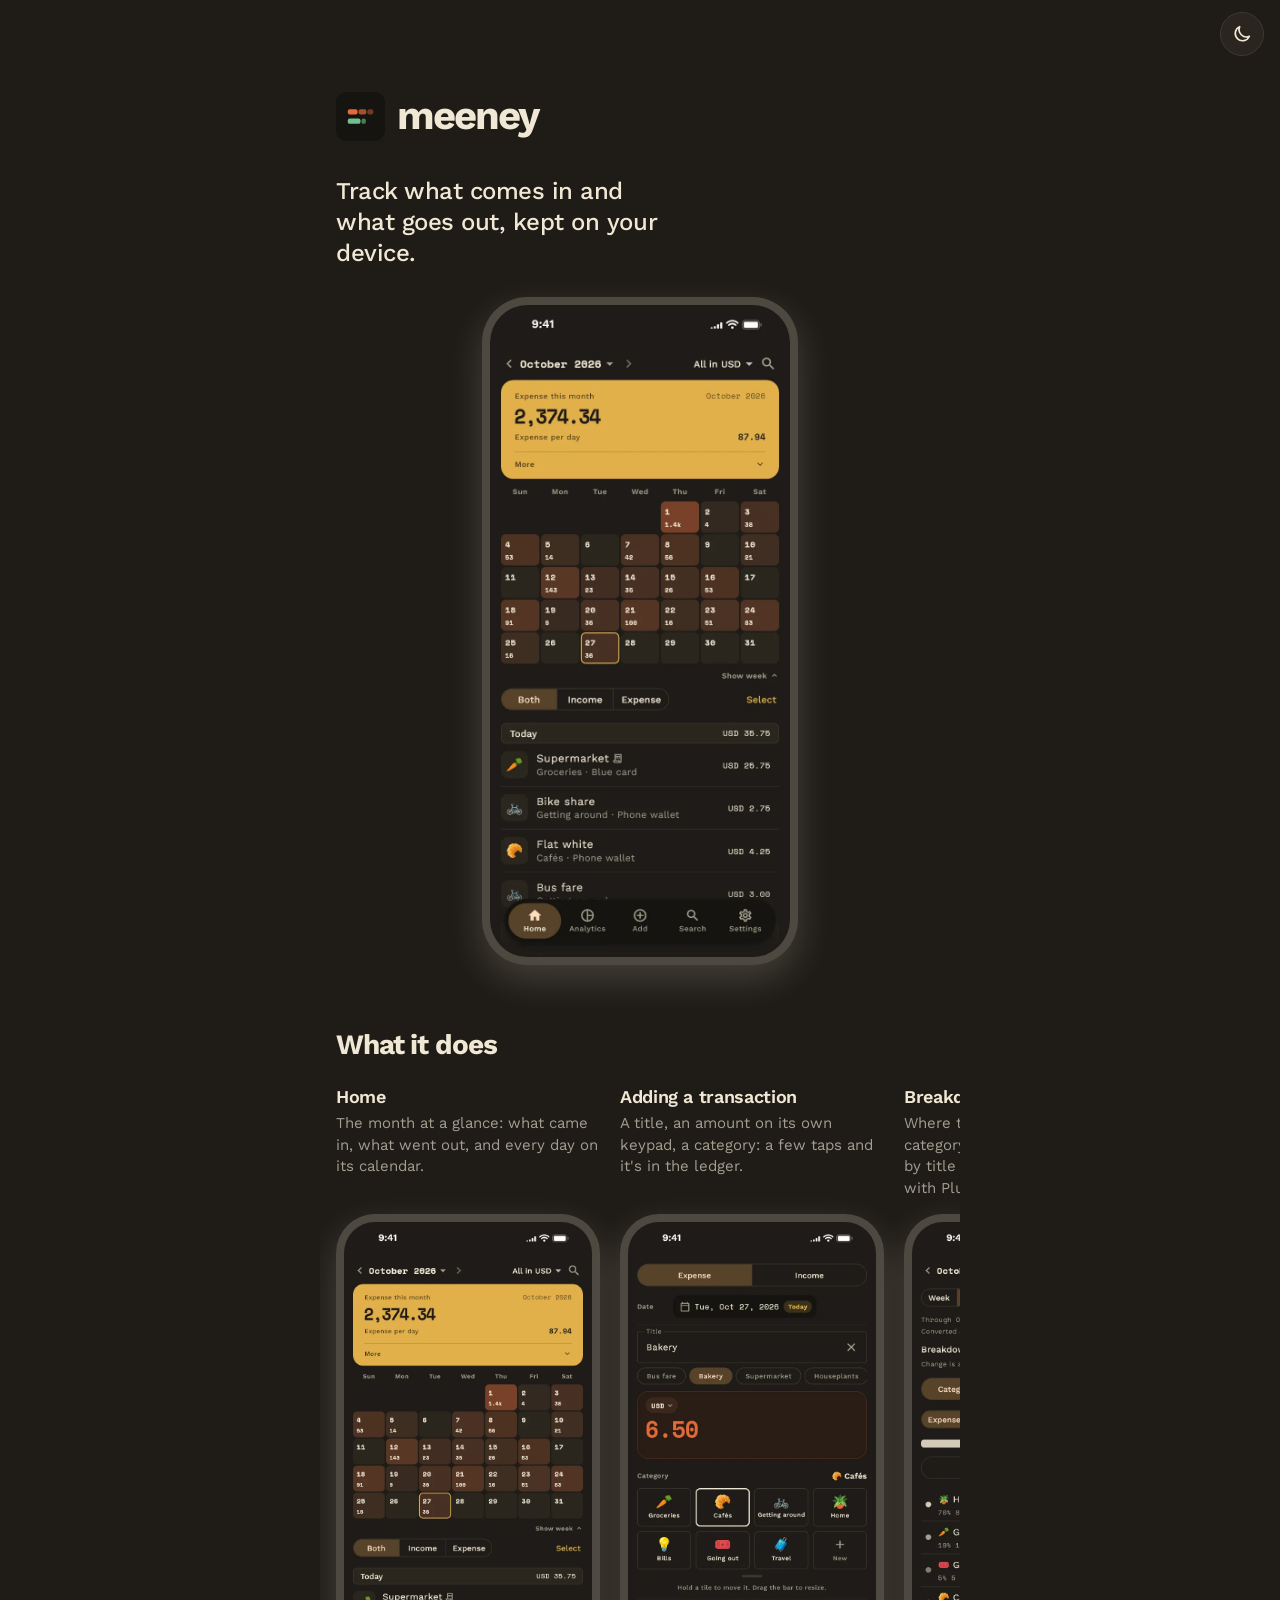
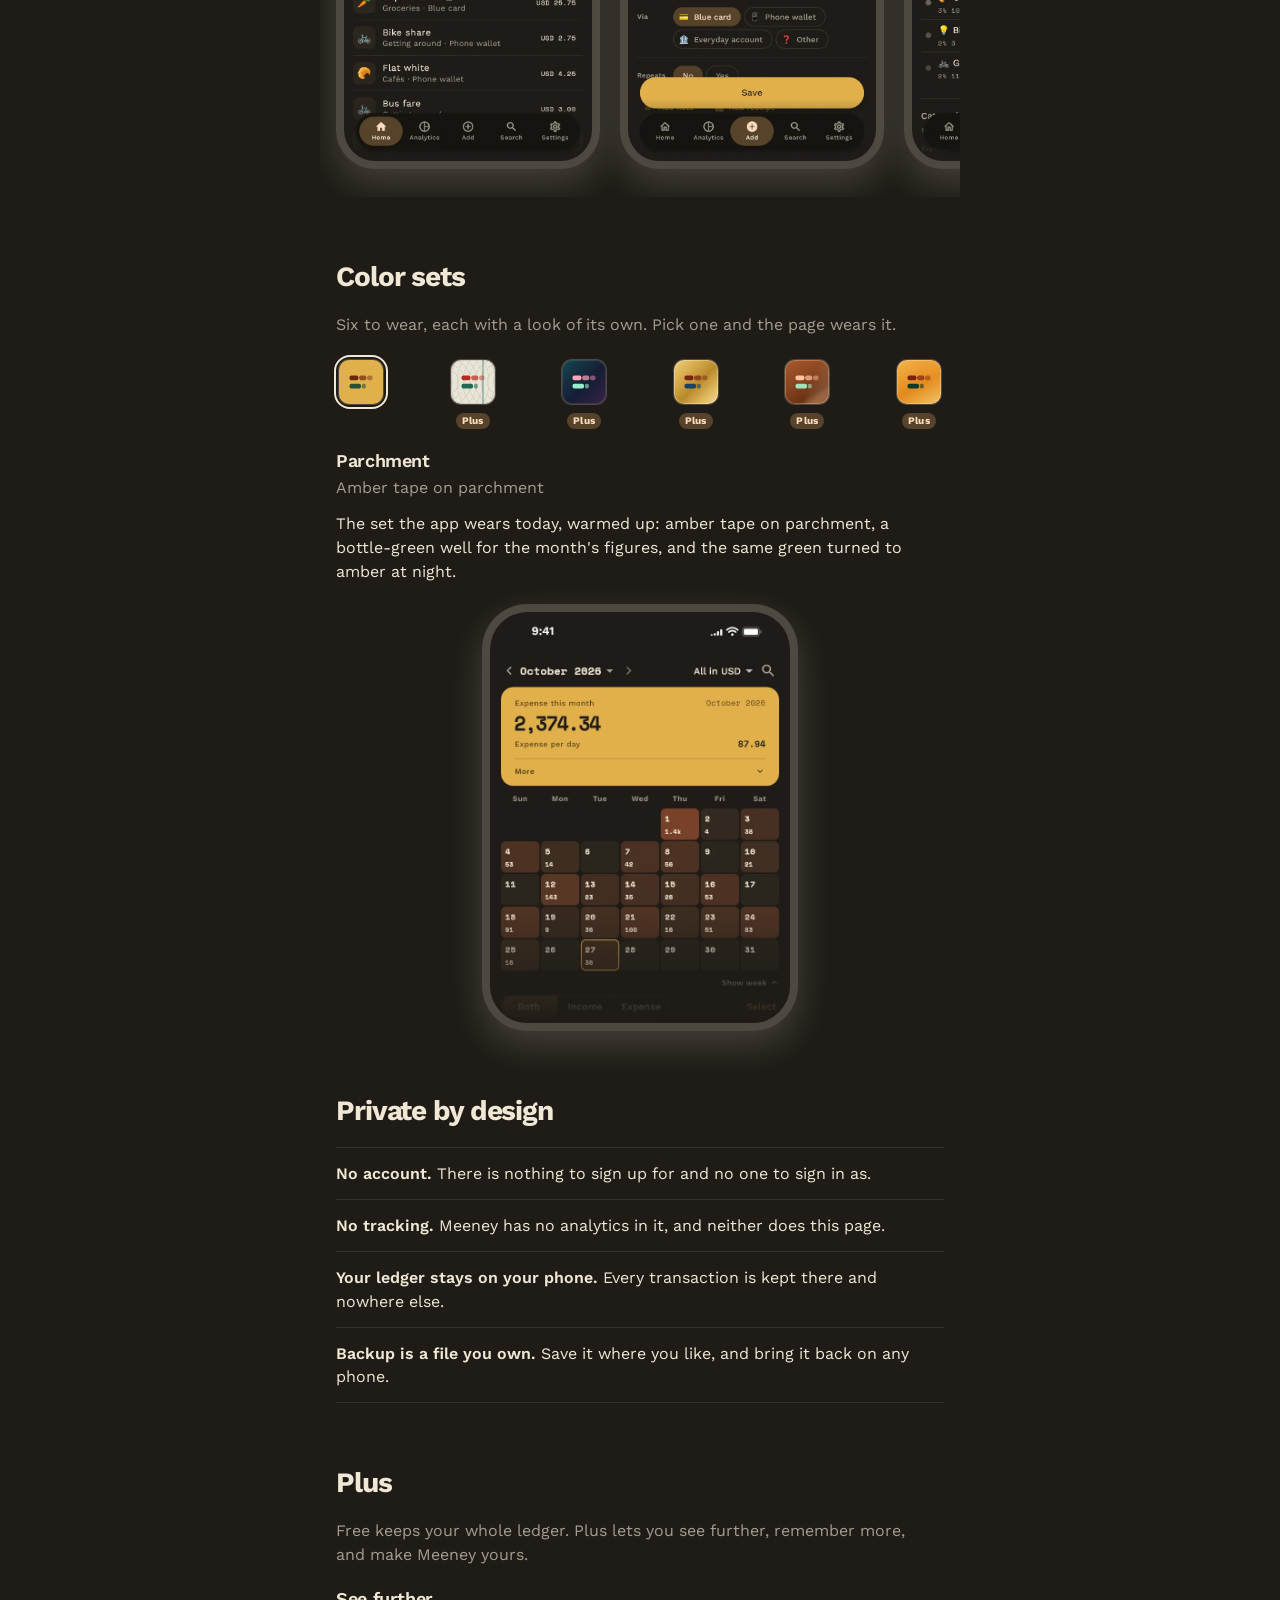
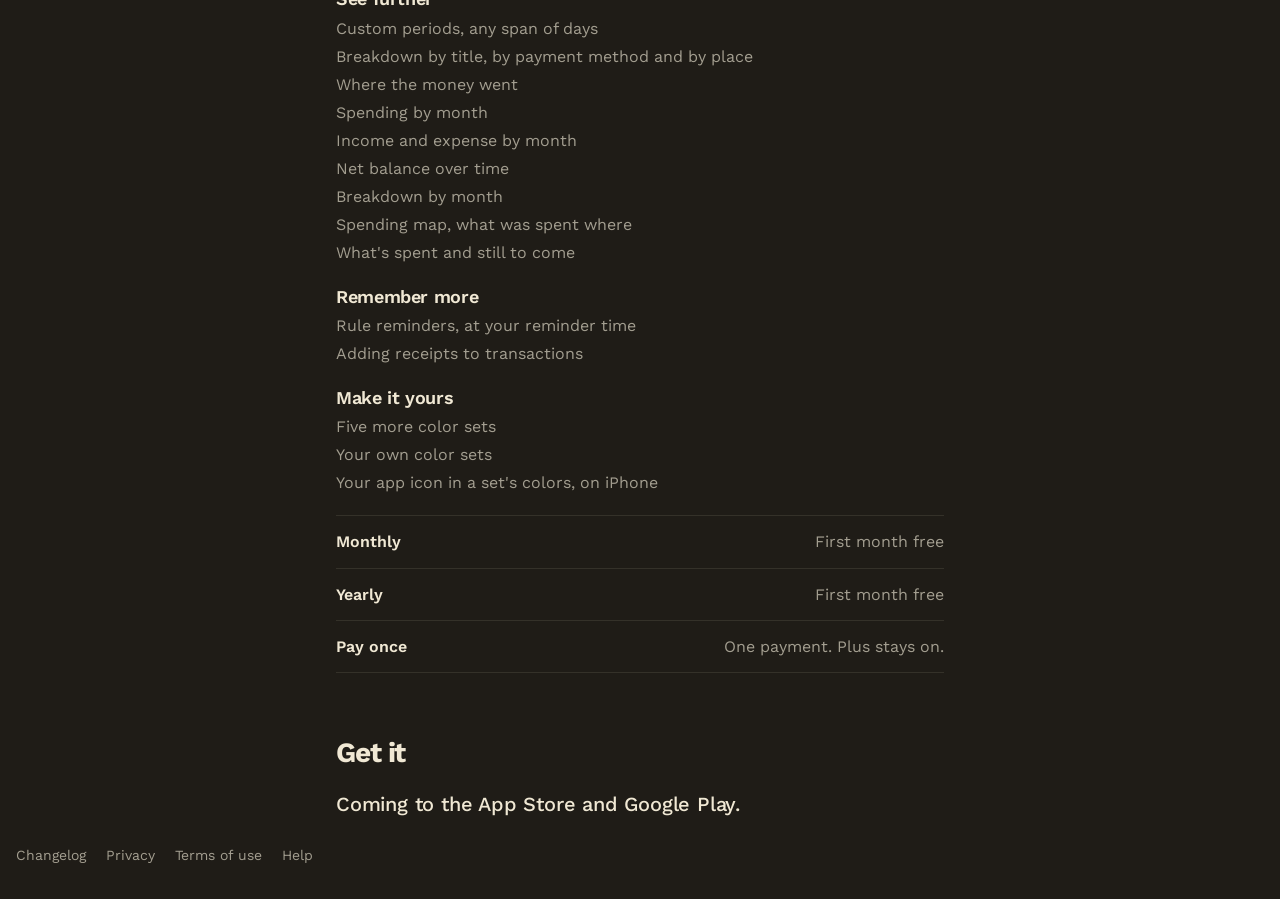
==== commit b3e48658: "Publish the Meeney site from arskiir/meeney@05685c4" ====
--- a/meeney/index.html
+++ b/meeney/index.html
@@ -505,4 +505,4 @@
           } catch {
             // Storage may be unavailable; the served look stands.
           }
-        })();</script><link rel="stylesheet" href="/meeney/_astro/Page.DPkakDM6.css"><link rel="stylesheet" href="/meeney/_astro/index.BotTQCH4.css"></head><body data-astro-cid-ybatimd6><div class="sky" aria-hidden="true" data-astro-cid-ybatimd6></div><header class="bar" data-astro-cid-ybatimd6><style>astro-island,astro-slot,astro-static-slot{display:contents}</style><script>(function(){let e=async e=>{await(await e())()};(self.Astro||(self.Astro={})).load=e,window.dispatchEvent(new Event(`astro:load`))})();</script><script>(function(){function e(t){"@babel/helpers - typeof";return e=typeof Symbol==`function`&&typeof Symbol.iterator==`symbol`?function(e){return typeof e}:function(e){return e&&typeof Symbol==`function`&&e.constructor===Symbol&&e!==Symbol.prototype?`symbol`:typeof e},e(t)}function t(t,n){if(e(t)!=`object`||!t)return t;var r=t[Symbol.toPrimitive];if(r!==void 0){var i=r.call(t,n||`default`);if(e(i)!=`object`)return i;throw TypeError(`@@toPrimitive must return a primitive value.`)}return(n===`string`?String:Number)(t)}function n(n){var r=t(n,`string`);return e(r)==`symbol`?r:r+``}function r(e,t,r){return(t=n(t))in e?Object.defineProperty(e,t,{value:r,enumerable:!0,configurable:!0,writable:!0}):e[t]=r,e}let i=/* @__PURE__ */ new Set([`__proto__`,`constructor`,`prototype`]);{let e={0:e=>a(e),1:e=>n(e),2:e=>new RegExp(e),3:e=>new Date(e),4:e=>new Map(n(e)),5:e=>new Set(n(e)),6:e=>BigInt(e),7:e=>new URL(e),8:e=>new Uint8Array(e),9:e=>new Uint16Array(e),10:e=>new Uint32Array(e),11:e=>1/0*e},t=t=>{let[n,r]=t;return n in e?e[n](r):void 0},n=e=>e.map(t),a=e=>typeof e!=`object`||!e?e:Object.fromEntries(Object.entries(e).map(([e,n])=>[e,t(n)]));class o extends HTMLElement{constructor(...e){super(...e),r(this,`Component`,void 0),r(this,`hydrator`,void 0),r(this,`hydrate`,async()=>{var e;if(!this.hydrator||!this.isConnected)return;let t=(e=this.parentElement)==null?void 0:e.closest(`astro-island[ssr]`);if(t){t.addEventListener(`astro:hydrate`,this.hydrate,{once:!0});return}let n=this.querySelectorAll(`astro-slot`),r={},i=this.querySelectorAll(`template[data-astro-template]`);for(let e of i){let t=e.closest(this.tagName);t!=null&&t.isSameNode(this)&&(r[e.getAttribute(`data-astro-template`)||`default`]=e.innerHTML,e.remove())}for(let e of n){let t=e.closest(this.tagName);t!=null&&t.isSameNode(this)&&(r[e.getAttribute(`name`)||`default`]=e.innerHTML)}let o;try{o=this.hasAttribute(`props`)?a(JSON.parse(this.getAttribute(`props`))):{}}catch(e){let t=this.getAttribute(`component-url`)||`<unknown>`,n=this.getAttribute(`component-export`);throw n&&(t+=` (export ${n})`),console.error(`[hydrate] Error parsing props for component ${t}`,this.getAttribute(`props`),e),e}await this.hydrator(this)(this.Component,o,r,{client:this.getAttribute(`client`)}),this.removeAttribute(`ssr`),this.dispatchEvent(new CustomEvent(`astro:hydrate`))}),r(this,`unmount`,()=>{this.isConnected||this.dispatchEvent(new CustomEvent(`astro:unmount`))})}disconnectedCallback(){document.removeEventListener(`astro:after-swap`,this.unmount),document.addEventListener(`astro:after-swap`,this.unmount,{once:!0})}connectedCallback(){if(!this.hasAttribute(`await-children`)||document.readyState===`interactive`||document.readyState===`complete`)this.childrenConnectedCallback();else{let e=()=>{document.removeEventListener(`DOMContentLoaded`,e),t.disconnect(),this.childrenConnectedCallback()},t=new MutationObserver(()=>{var t;((t=this.lastChild)==null?void 0:t.nodeType)===Node.COMMENT_NODE&&this.lastChild.nodeValue===`astro:end`&&(this.lastChild.remove(),e())});t.observe(this,{childList:!0}),document.addEventListener(`DOMContentLoaded`,e)}}async childrenConnectedCallback(){let e=this.getAttribute(`before-hydration-url`);e&&await import(e),this.start()}getRetryImportUrl(e){let t=new URL(e,document.baseURI);return t.searchParams.set(`astro-retry`,Date.now().toString()),t.toString()}async importWithRetry(e){try{return await import(e)}catch(t){return await new Promise(e=>setTimeout(e,1e3)),import(this.getRetryImportUrl(e))}}handleHydrationError(e){let t=this.getAttribute(`component-url`),n=new CustomEvent(`astro:hydration-error`,{cancelable:!0,bubbles:!0,composed:!0,detail:{error:e,componentUrl:t}});this.dispatchEvent(n)&&console.error(`[astro-island] Error hydrating ${t}`,e)}async start(){let e=JSON.parse(this.getAttribute(`opts`)),t=this.getAttribute(`client`);if(Astro[t]===void 0){window.addEventListener(`astro:${t}`,()=>this.start(),{once:!0});return}try{await Astro[t](async()=>{let e=this.getAttribute(`renderer-url`);try{let[t,{default:n}]=await Promise.all([this.importWithRetry(this.getAttribute(`component-url`)),e?this.importWithRetry(e):Promise.resolve({default:()=>()=>{}})]),r=this.getAttribute(`component-export`)||`default`;if(r.includes(`.`)){this.Component=t;for(let e of r.split(`.`)){if(i.has(e)||!this.Component||typeof this.Component!=`object`&&typeof this.Component!=`function`||!Object.hasOwn(this.Component,e))throw Error(`Invalid component export path: ${r}`);this.Component=this.Component[e]}}else{if(i.has(r))throw Error(`Invalid component export path: ${r}`);this.Component=t[r]}return this.hydrator=n,this.hydrate}catch(e){return this.handleHydrationError(e),()=>{}}},e,this)}catch(e){this.handleHydrationError(e)}}attributeChangedCallback(){this.hydrate()}}r(o,`observedAttributes`,[`props`]),customElements.get(`astro-island`)||customElements.define(`astro-island`,o)}})();</script><astro-island uid="Z2sXfkb" prefix="r3" component-url="/meeney/_astro/LookToggle.m3K6Xav_.js" component-export="LookToggle" renderer-url="/meeney/_astro/client.EoSUrE1U.js" props="{&quot;data-astro-cid-ybatimd6&quot;:[0,true]}" ssr client="load" opts="{&quot;name&quot;:&quot;LookToggle&quot;,&quot;value&quot;:true}" await-children><button type="button" role="switch" aria-checked="true" aria-label="Dark mode" class="look-toggle"><svg viewBox="0 0 24 24" aria-hidden="true" class="look-toggle-icon look-toggle-moon"><path d="M20 14.5A8 8 0 0 1 9.5 4a8 8 0 1 0 10.5 10.5Z"></path></svg><svg viewBox="0 0 24 24" aria-hidden="true" class="look-toggle-icon look-toggle-sun"><circle cx="12" cy="12" r="4"></circle><path d="M12 2.5v2M12 19.5v2M2.5 12h2M19.5 12h2M5.3 5.3l1.4 1.4M17.3 17.3l1.4 1.4M5.3 18.7l1.4-1.4M17.3 6.7l1.4-1.4"></path></svg></button><!--astro:end--></astro-island></header><main data-astro-cid-ybatimd6><div class="landing" data-astro-cid-w6ie7loq><section class="hero" aria-label="Meeney" data-astro-cid-w6ie7loq><h1 data-astro-cid-w6ie7loq><span class="logo" style="--name-size: 40px" data-astro-cid-f7espo7c><span class="mark" aria-hidden="true" data-astro-cid-f7espo7c><img class="mark-light" src="data:image/svg+xml,%3c!--%20Generated%20by%20prototypes/scripts/app-icon.mjs%20from%20schemes.json%20(Parchment)%20and%20app-icon.json.%20Do%20not%20edit%20by%20hand.%20--%3e%3csvg%20xmlns='http://www.w3.org/2000/svg'%20viewBox='0%200%20100%20100'%3e%3crect%20width='100'%20height='100'%20rx='22.4'%20fill='%23243a2c'/%3e%3crect%20x='24'%20y='35'%20width='20'%20height='11'%20rx='4'%20fill='%23f6be72'/%3e%3crect%20x='46'%20y='35'%20width='16'%20height='11'%20rx='4'%20fill='%23f6be72'%20opacity='0.7'/%3e%3crect%20x='64'%20y='35'%20width='12'%20height='11'%20rx='4'%20fill='%23f6be72'%20opacity='0.45'/%3e%3crect%20x='24'%20y='54'%20width='26'%20height='11'%20rx='4'%20fill='%23cfe8bf'/%3e%3crect%20x='52'%20y='54'%20width='9'%20height='11'%20rx='4'%20fill='%23cfe8bf'%20opacity='0.6'/%3e%3c/svg%3e" alt="" data-astro-cid-f7espo7c><img class="mark-dark" src="data:image/svg+xml,%3c!--%20Generated%20by%20prototypes/scripts/app-icon.mjs%20from%20schemes.json%20(Parchment)%20and%20app-icon.json.%20Do%20not%20edit%20by%20hand.%20--%3e%3csvg%20xmlns='http://www.w3.org/2000/svg'%20viewBox='0%200%20100%20100'%3e%3crect%20width='100'%20height='100'%20rx='22.4'%20fill='%23161410'/%3e%3crect%20x='24'%20y='35'%20width='20'%20height='11'%20rx='4'%20fill='%23e56a38'/%3e%3crect%20x='46'%20y='35'%20width='16'%20height='11'%20rx='4'%20fill='%23e56a38'%20opacity='0.7'/%3e%3crect%20x='64'%20y='35'%20width='12'%20height='11'%20rx='4'%20fill='%23e56a38'%20opacity='0.45'/%3e%3crect%20x='24'%20y='54'%20width='26'%20height='11'%20rx='4'%20fill='%236fbf8f'/%3e%3crect%20x='52'%20y='54'%20width='9'%20height='11'%20rx='4'%20fill='%236fbf8f'%20opacity='0.6'/%3e%3c/svg%3e" alt="" data-astro-cid-f7espo7c></span><span class="name" data-astro-cid-f7espo7c>meeney</span></span></h1><p class="line" data-astro-cid-w6ie7loq>Track what comes in and what goes out, kept on your device.</p><div class="stage" data-astro-cid-w6ie7loq><div class="phone" data-screen="home" style="--screen-width: 440; --screen-height: 956" data-astro-cid-ykln7coe><div class="screen" data-astro-cid-ykln7coe><img data-screenshot data-set="parchment" data-look="light" src="/meeney/_astro/home-parchment-light.DB_J1m3w.webp" alt="Home in Parchment, light" width="440" height="956" loading="eager" decoding="async" data-astro-cid-ykln7coe><img data-screenshot data-set="parchment" data-look="dark" src="/meeney/_astro/home-parchment-dark.BN5-vZQi.webp" alt="Home in Parchment, dark" width="440" height="956" loading="eager" decoding="async" data-astro-cid-ykln7coe><img data-screenshot data-set="banknote" data-look="light" src="/meeney/_astro/home-banknote-light.C-zZUqQZ.webp" alt="Home in Banknote, light" width="440" height="956" loading="eager" decoding="async" data-astro-cid-ykln7coe><img data-screenshot data-set="banknote" data-look="dark" src="/meeney/_astro/home-banknote-dark.BWKdnOkk.webp" alt="Home in Banknote, dark" width="440" height="956" loading="eager" decoding="async" data-astro-cid-ykln7coe><img data-screenshot data-set="aurora" data-look="light" src="/meeney/_astro/home-aurora-light.D5pZpWDQ.webp" alt="Home in Aurora, light" width="440" height="956" loading="eager" decoding="async" data-astro-cid-ykln7coe><img data-screenshot data-set="aurora" data-look="dark" src="/meeney/_astro/home-aurora-dark.DVTAuVF_.webp" alt="Home in Aurora, dark" width="440" height="956" loading="eager" decoding="async" data-astro-cid-ykln7coe><img data-screenshot data-set="ledger" data-look="light" src="/meeney/_astro/home-ledger-light.Bny8YE10.webp" alt="Home in Ledger, light" width="440" height="956" loading="eager" decoding="async" data-astro-cid-ykln7coe><img data-screenshot data-set="ledger" data-look="dark" src="/meeney/_astro/home-ledger-dark.TyRt8Uv2.webp" alt="Home in Ledger, dark" width="440" height="956" loading="eager" decoding="async" data-astro-cid-ykln7coe><img data-screenshot data-set="coin" data-look="light" src="/meeney/_astro/home-coin-light.B4HenHJM.webp" alt="Home in Coin, light" width="440" height="956" loading="eager" decoding="async" data-astro-cid-ykln7coe><img data-screenshot data-set="coin" data-look="dark" src="/meeney/_astro/home-coin-dark.dxUXc_qq.webp" alt="Home in Coin, dark" width="440" height="956" loading="eager" decoding="async" data-astro-cid-ykln7coe><img data-screenshot data-set="dusk" data-look="light" src="/meeney/_astro/home-dusk-light.BZo8h4vj.webp" alt="Home in Dusk, light" width="440" height="956" loading="eager" decoding="async" data-astro-cid-ykln7coe><img data-screenshot data-set="dusk" data-look="dark" src="/meeney/_astro/home-dusk-dark.CmlMRjXJ.webp" alt="Home in Dusk, dark" width="440" height="956" loading="eager" decoding="async" data-astro-cid-ykln7coe></div></div></div></section><section id="does" class="section" data-enter aria-labelledby="does-title" data-astro-cid-w6ymvdtg><h2 id="does-title" data-astro-cid-w6ymvdtg>What it does</h2><ul class="strip" data-astro-cid-w6ie7loq><li data-astro-cid-w6ie7loq><figure data-astro-cid-w6ie7loq><figcaption data-astro-cid-w6ie7loq><h3 data-astro-cid-w6ie7loq>Home</h3><p data-astro-cid-w6ie7loq>The month at a glance: what came in, what went out, and every day on its calendar.</p></figcaption><div class="phone" data-screen="home" style="--screen-width: 440; --screen-height: 956" data-astro-cid-ykln7coe><div class="screen" data-astro-cid-ykln7coe><img data-screenshot data-set="parchment" data-look="light" src="/meeney/_astro/home-parchment-light.DB_J1m3w.webp" alt="Home in Parchment, light" width="440" height="956" loading="lazy" decoding="async" data-astro-cid-ykln7coe><img data-screenshot data-set="parchment" data-look="dark" src="/meeney/_astro/home-parchment-dark.BN5-vZQi.webp" alt="Home in Parchment, dark" width="440" height="956" loading="lazy" decoding="async" data-astro-cid-ykln7coe><img data-screenshot data-set="banknote" data-look="light" src="/meeney/_astro/home-banknote-light.C-zZUqQZ.webp" alt="Home in Banknote, light" width="440" height="956" loading="lazy" decoding="async" data-astro-cid-ykln7coe><img data-screenshot data-set="banknote" data-look="dark" src="/meeney/_astro/home-banknote-dark.BWKdnOkk.webp" alt="Home in Banknote, dark" width="440" height="956" loading="lazy" decoding="async" data-astro-cid-ykln7coe><img data-screenshot data-set="aurora" data-look="light" src="/meeney/_astro/home-aurora-light.D5pZpWDQ.webp" alt="Home in Aurora, light" width="440" height="956" loading="lazy" decoding="async" data-astro-cid-ykln7coe><img data-screenshot data-set="aurora" data-look="dark" src="/meeney/_astro/home-aurora-dark.DVTAuVF_.webp" alt="Home in Aurora, dark" width="440" height="956" loading="lazy" decoding="async" data-astro-cid-ykln7coe><img data-screenshot data-set="ledger" data-look="light" src="/meeney/_astro/home-ledger-light.Bny8YE10.webp" alt="Home in Ledger, light" width="440" height="956" loading="lazy" decoding="async" data-astro-cid-ykln7coe><img data-screenshot data-set="ledger" data-look="dark" src="/meeney/_astro/home-ledger-dark.TyRt8Uv2.webp" alt="Home in Ledger, dark" width="440" height="956" loading="lazy" decoding="async" data-astro-cid-ykln7coe><img data-screenshot data-set="coin" data-look="light" src="/meeney/_astro/home-coin-light.B4HenHJM.webp" alt="Home in Coin, light" width="440" height="956" loading="lazy" decoding="async" data-astro-cid-ykln7coe><img data-screenshot data-set="coin" data-look="dark" src="/meeney/_astro/home-coin-dark.dxUXc_qq.webp" alt="Home in Coin, dark" width="440" height="956" loading="lazy" decoding="async" data-astro-cid-ykln7coe><img data-screenshot data-set="dusk" data-look="light" src="/meeney/_astro/home-dusk-light.BZo8h4vj.webp" alt="Home in Dusk, light" width="440" height="956" loading="lazy" decoding="async" data-astro-cid-ykln7coe><img data-screenshot data-set="dusk" data-look="dark" src="/meeney/_astro/home-dusk-dark.CmlMRjXJ.webp" alt="Home in Dusk, dark" width="440" height="956" loading="lazy" decoding="async" data-astro-cid-ykln7coe></div></div></figure></li><li data-astro-cid-w6ie7loq><figure data-astro-cid-w6ie7loq><figcaption data-astro-cid-w6ie7loq><h3 data-astro-cid-w6ie7loq>Adding a transaction</h3><p data-astro-cid-w6ie7loq>A title, an amount on its own keypad, a category: a few taps and it&#39;s in the ledger.</p></figcaption><div class="phone" data-screen="transaction-form" style="--screen-width: 440; --screen-height: 956" data-astro-cid-ykln7coe><div class="screen" data-astro-cid-ykln7coe><img data-screenshot data-set="parchment" data-look="light" src="/meeney/_astro/transaction-form-parchment-light.vhViFyr_.webp" alt="Adding a transaction in Parchment, light" width="440" height="956" loading="lazy" decoding="async" data-astro-cid-ykln7coe><img data-screenshot data-set="parchment" data-look="dark" src="/meeney/_astro/transaction-form-parchment-dark.uynzpbhk.webp" alt="Adding a transaction in Parchment, dark" width="440" height="956" loading="lazy" decoding="async" data-astro-cid-ykln7coe><img data-screenshot data-set="banknote" data-look="light" src="/meeney/_astro/transaction-form-banknote-light.D8Gbr2oC.webp" alt="Adding a transaction in Banknote, light" width="440" height="956" loading="lazy" decoding="async" data-astro-cid-ykln7coe><img data-screenshot data-set="banknote" data-look="dark" src="/meeney/_astro/transaction-form-banknote-dark.BTk-FK9g.webp" alt="Adding a transaction in Banknote, dark" width="440" height="956" loading="lazy" decoding="async" data-astro-cid-ykln7coe><img data-screenshot data-set="aurora" data-look="light" src="/meeney/_astro/transaction-form-aurora-light.B2ZtGGZM.webp" alt="Adding a transaction in Aurora, light" width="440" height="956" loading="lazy" decoding="async" data-astro-cid-ykln7coe><img data-screenshot data-set="aurora" data-look="dark" src="/meeney/_astro/transaction-form-aurora-dark.B0D0HA9X.webp" alt="Adding a transaction in Aurora, dark" width="440" height="956" loading="lazy" decoding="async" data-astro-cid-ykln7coe><img data-screenshot data-set="ledger" data-look="light" src="/meeney/_astro/transaction-form-ledger-light.CH6ZuYIU.webp" alt="Adding a transaction in Ledger, light" width="440" height="956" loading="lazy" decoding="async" data-astro-cid-ykln7coe><img data-screenshot data-set="ledger" data-look="dark" src="/meeney/_astro/transaction-form-ledger-dark.CODNSkBH.webp" alt="Adding a transaction in Ledger, dark" width="440" height="956" loading="lazy" decoding="async" data-astro-cid-ykln7coe><img data-screenshot data-set="coin" data-look="light" src="/meeney/_astro/transaction-form-coin-light.DSfXjevS.webp" alt="Adding a transaction in Coin, light" width="440" height="956" loading="lazy" decoding="async" data-astro-cid-ykln7coe><img data-screenshot data-set="coin" data-look="dark" src="/meeney/_astro/transaction-form-coin-dark.Djhy_HdO.webp" alt="Adding a transaction in Coin, dark" width="440" height="956" loading="lazy" decoding="async" data-astro-cid-ykln7coe><img data-screenshot data-set="dusk" data-look="light" src="/meeney/_astro/transaction-form-dusk-light.QFxZEp9X.webp" alt="Adding a transaction in Dusk, light" width="440" height="956" loading="lazy" decoding="async" data-astro-cid-ykln7coe><img data-screenshot data-set="dusk" data-look="dark" src="/meeney/_astro/transaction-form-dusk-dark.Ba6xw2Qm.webp" alt="Adding a transaction in Dusk, dark" width="440" height="956" loading="lazy" decoding="async" data-astro-cid-ykln7coe></div></div></figure></li><li data-astro-cid-w6ie7loq><figure data-astro-cid-w6ie7loq><figcaption data-astro-cid-w6ie7loq><h3 data-astro-cid-w6ie7loq>Breakdown</h3><p data-astro-cid-w6ie7loq>Where the month went, category by category, against the month before; by title and by payment method with Plus. <span class="plus-mark">Plus</span></p></figcaption><div class="phone" data-screen="analytics-breakdown" style="--screen-width: 440; --screen-height: 956" data-astro-cid-ykln7coe><div class="screen" data-astro-cid-ykln7coe><img data-screenshot data-set="parchment" data-look="light" src="/meeney/_astro/analytics-breakdown-parchment-light.Hkbuz627.webp" alt="Breakdown in Parchment, light" width="440" height="956" loading="lazy" decoding="async" data-astro-cid-ykln7coe><img data-screenshot data-set="parchment" data-look="dark" src="/meeney/_astro/analytics-breakdown-parchment-dark.CuACQZws.webp" alt="Breakdown in Parchment, dark" width="440" height="956" loading="lazy" decoding="async" data-astro-cid-ykln7coe><img data-screenshot data-set="banknote" data-look="light" src="/meeney/_astro/analytics-breakdown-banknote-light.0g0SfyPO.webp" alt="Breakdown in Banknote, light" width="440" height="956" loading="lazy" decoding="async" data-astro-cid-ykln7coe><img data-screenshot data-set="banknote" data-look="dark" src="/meeney/_astro/analytics-breakdown-banknote-dark.DpvFc8-b.webp" alt="Breakdown in Banknote, dark" width="440" height="956" loading="lazy" decoding="async" data-astro-cid-ykln7coe><img data-screenshot data-set="aurora" data-look="light" src="/meeney/_astro/analytics-breakdown-aurora-light.DvncuYpZ.webp" alt="Breakdown in Aurora, light" width="440" height="956" loading="lazy" decoding="async" data-astro-cid-ykln7coe><img data-screenshot data-set="aurora" data-look="dark" src="/meeney/_astro/analytics-breakdown-aurora-dark.Df_j42U9.webp" alt="Breakdown in Aurora, dark" width="440" height="956" loading="lazy" decoding="async" data-astro-cid-ykln7coe><img data-screenshot data-set="ledger" data-look="light" src="/meeney/_astro/analytics-breakdown-ledger-light.DsFgkK1I.webp" alt="Breakdown in Ledger, light" width="440" height="956" loading="lazy" decoding="async" data-astro-cid-ykln7coe><img data-screenshot data-set="ledger" data-look="dark" src="/meeney/_astro/analytics-breakdown-ledger-dark.uwpLkd1m.webp" alt="Breakdown in Ledger, dark" width="440" height="956" loading="lazy" decoding="async" data-astro-cid-ykln7coe><img data-screenshot data-set="coin" data-look="light" src="/meeney/_astro/analytics-breakdown-coin-light.UfaXEJol.webp" alt="Breakdown in Coin, light" width="440" height="956" loading="lazy" decoding="async" data-astro-cid-ykln7coe><img data-screenshot data-set="coin" data-look="dark" src="/meeney/_astro/analytics-breakdown-coin-dark.CDFpf-rZ.webp" alt="Breakdown in Coin, dark" width="440" height="956" loading="lazy" decoding="async" data-astro-cid-ykln7coe><img data-screenshot data-set="dusk" data-look="light" src="/meeney/_astro/analytics-breakdown-dusk-light.DKMhayUj.webp" alt="Breakdown in Dusk, light" width="440" height="956" loading="lazy" decoding="async" data-astro-cid-ykln7coe><img data-screenshot data-set="dusk" data-look="dark" src="/meeney/_astro/analytics-breakdown-dusk-dark.Bw_u1h7k.webp" alt="Breakdown in Dusk, dark" width="440" height="956" loading="lazy" decoding="async" data-astro-cid-ykln7coe></div></div></figure></li><li data-astro-cid-w6ie7loq><figure data-astro-cid-w6ie7loq><figcaption data-astro-cid-w6ie7loq><h3 data-astro-cid-w6ie7loq>Money flow</h3><p data-astro-cid-w6ie7loq>Income meets in the middle, then splits into spending and what you kept. <span class="plus-mark">Plus</span></p></figcaption><div class="phone" data-screen="money-flow" style="--screen-width: 440; --screen-height: 956" data-astro-cid-ykln7coe><div class="screen" data-astro-cid-ykln7coe><img data-screenshot data-set="parchment" data-look="light" src="/meeney/_astro/money-flow-parchment-light.BFpBA5D9.webp" alt="Money flow in Parchment, light" width="440" height="956" loading="lazy" decoding="async" data-astro-cid-ykln7coe><img data-screenshot data-set="parchment" data-look="dark" src="/meeney/_astro/money-flow-parchment-dark.B3DFZ3N1.webp" alt="Money flow in Parchment, dark" width="440" height="956" loading="lazy" decoding="async" data-astro-cid-ykln7coe><img data-screenshot data-set="banknote" data-look="light" src="/meeney/_astro/money-flow-banknote-light.c7r3PkA7.webp" alt="Money flow in Banknote, light" width="440" height="956" loading="lazy" decoding="async" data-astro-cid-ykln7coe><img data-screenshot data-set="banknote" data-look="dark" src="/meeney/_astro/money-flow-banknote-dark.CM1EPE2Z.webp" alt="Money flow in Banknote, dark" width="440" height="956" loading="lazy" decoding="async" data-astro-cid-ykln7coe><img data-screenshot data-set="aurora" data-look="light" src="/meeney/_astro/money-flow-aurora-light.BJIGomOi.webp" alt="Money flow in Aurora, light" width="440" height="956" loading="lazy" decoding="async" data-astro-cid-ykln7coe><img data-screenshot data-set="aurora" data-look="dark" src="/meeney/_astro/money-flow-aurora-dark.Bylm3EWg.webp" alt="Money flow in Aurora, dark" width="440" height="956" loading="lazy" decoding="async" data-astro-cid-ykln7coe><img data-screenshot data-set="ledger" data-look="light" src="/meeney/_astro/money-flow-ledger-light.60919C05.webp" alt="Money flow in Ledger, light" width="440" height="956" loading="lazy" decoding="async" data-astro-cid-ykln7coe><img data-screenshot data-set="ledger" data-look="dark" src="/meeney/_astro/money-flow-ledger-dark.BPH2zG6-.webp" alt="Money flow in Ledger, dark" width="440" height="956" loading="lazy" decoding="async" data-astro-cid-ykln7coe><img data-screenshot data-set="coin" data-look="light" src="/meeney/_astro/money-flow-coin-light.D3FeSFfx.webp" alt="Money flow in Coin, light" width="440" height="956" loading="lazy" decoding="async" data-astro-cid-ykln7coe><img data-screenshot data-set="coin" data-look="dark" src="/meeney/_astro/money-flow-coin-dark.apG8kb0z.webp" alt="Money flow in Coin, dark" width="440" height="956" loading="lazy" decoding="async" data-astro-cid-ykln7coe><img data-screenshot data-set="dusk" data-look="light" src="/meeney/_astro/money-flow-dusk-light.D66fQGSn.webp" alt="Money flow in Dusk, light" width="440" height="956" loading="lazy" decoding="async" data-astro-cid-ykln7coe><img data-screenshot data-set="dusk" data-look="dark" src="/meeney/_astro/money-flow-dusk-dark.BnkH25aQ.webp" alt="Money flow in Dusk, dark" width="440" height="956" loading="lazy" decoding="async" data-astro-cid-ykln7coe></div></div></figure></li><li data-astro-cid-w6ie7loq><figure data-astro-cid-w6ie7loq><figcaption data-astro-cid-w6ie7loq><h3 data-astro-cid-w6ie7loq>Recurring rules</h3><p data-astro-cid-w6ie7loq>Rent, salary, a subscription: a rule writes its transaction on schedule and shows what&#39;s next.</p></figcaption><div class="phone" data-screen="recurring-rule" style="--screen-width: 440; --screen-height: 956" data-astro-cid-ykln7coe><div class="screen" data-astro-cid-ykln7coe><img data-screenshot data-set="parchment" data-look="light" src="/meeney/_astro/recurring-rule-parchment-light.BtIC_ldD.webp" alt="Recurring rules in Parchment, light" width="440" height="956" loading="lazy" decoding="async" data-astro-cid-ykln7coe><img data-screenshot data-set="parchment" data-look="dark" src="/meeney/_astro/recurring-rule-parchment-dark.BHBqoBDq.webp" alt="Recurring rules in Parchment, dark" width="440" height="956" loading="lazy" decoding="async" data-astro-cid-ykln7coe><img data-screenshot data-set="banknote" data-look="light" src="/meeney/_astro/recurring-rule-banknote-light.G0gZ2L34.webp" alt="Recurring rules in Banknote, light" width="440" height="956" loading="lazy" decoding="async" data-astro-cid-ykln7coe><img data-screenshot data-set="banknote" data-look="dark" src="/meeney/_astro/recurring-rule-banknote-dark.Bk9QBXHD.webp" alt="Recurring rules in Banknote, dark" width="440" height="956" loading="lazy" decoding="async" data-astro-cid-ykln7coe><img data-screenshot data-set="aurora" data-look="light" src="/meeney/_astro/recurring-rule-aurora-light.D1ViCqFF.webp" alt="Recurring rules in Aurora, light" width="440" height="956" loading="lazy" decoding="async" data-astro-cid-ykln7coe><img data-screenshot data-set="aurora" data-look="dark" src="/meeney/_astro/recurring-rule-aurora-dark.hGY5SQ2_.webp" alt="Recurring rules in Aurora, dark" width="440" height="956" loading="lazy" decoding="async" data-astro-cid-ykln7coe><img data-screenshot data-set="ledger" data-look="light" src="/meeney/_astro/recurring-rule-ledger-light.B-JyfY2l.webp" alt="Recurring rules in Ledger, light" width="440" height="956" loading="lazy" decoding="async" data-astro-cid-ykln7coe><img data-screenshot data-set="ledger" data-look="dark" src="/meeney/_astro/recurring-rule-ledger-dark.Cyk9bct9.webp" alt="Recurring rules in Ledger, dark" width="440" height="956" loading="lazy" decoding="async" data-astro-cid-ykln7coe><img data-screenshot data-set="coin" data-look="light" src="/meeney/_astro/recurring-rule-coin-light.OPyXdNZD.webp" alt="Recurring rules in Coin, light" width="440" height="956" loading="lazy" decoding="async" data-astro-cid-ykln7coe><img data-screenshot data-set="coin" data-look="dark" src="/meeney/_astro/recurring-rule-coin-dark.CdsAWFyv.webp" alt="Recurring rules in Coin, dark" width="440" height="956" loading="lazy" decoding="async" data-astro-cid-ykln7coe><img data-screenshot data-set="dusk" data-look="light" src="/meeney/_astro/recurring-rule-dusk-light.jarzPog2.webp" alt="Recurring rules in Dusk, light" width="440" height="956" loading="lazy" decoding="async" data-astro-cid-ykln7coe><img data-screenshot data-set="dusk" data-look="dark" src="/meeney/_astro/recurring-rule-dusk-dark.BB91IKYP.webp" alt="Recurring rules in Dusk, dark" width="440" height="956" loading="lazy" decoding="async" data-astro-cid-ykln7coe></div></div></figure></li><li data-astro-cid-w6ie7loq><figure data-astro-cid-w6ie7loq><figcaption data-astro-cid-w6ie7loq><h3 data-astro-cid-w6ie7loq>Search</h3><p data-astro-cid-w6ie7loq>Any transaction, by what it says, when it was, how much, and how it was paid.</p></figcaption><div class="phone" data-screen="search" style="--screen-width: 440; --screen-height: 956" data-astro-cid-ykln7coe><div class="screen" data-astro-cid-ykln7coe><img data-screenshot data-set="parchment" data-look="light" src="/meeney/_astro/search-parchment-light.DgNluPyU.webp" alt="Search in Parchment, light" width="440" height="956" loading="lazy" decoding="async" data-astro-cid-ykln7coe><img data-screenshot data-set="parchment" data-look="dark" src="/meeney/_astro/search-parchment-dark.CuHlF50k.webp" alt="Search in Parchment, dark" width="440" height="956" loading="lazy" decoding="async" data-astro-cid-ykln7coe><img data-screenshot data-set="banknote" data-look="light" src="/meeney/_astro/search-banknote-light.BqhVKYd4.webp" alt="Search in Banknote, light" width="440" height="956" loading="lazy" decoding="async" data-astro-cid-ykln7coe><img data-screenshot data-set="banknote" data-look="dark" src="/meeney/_astro/search-banknote-dark.IxuN4kuA.webp" alt="Search in Banknote, dark" width="440" height="956" loading="lazy" decoding="async" data-astro-cid-ykln7coe><img data-screenshot data-set="aurora" data-look="light" src="/meeney/_astro/search-aurora-light.3e58Yl3X.webp" alt="Search in Aurora, light" width="440" height="956" loading="lazy" decoding="async" data-astro-cid-ykln7coe><img data-screenshot data-set="aurora" data-look="dark" src="/meeney/_astro/search-aurora-dark.Dlo-t8b_.webp" alt="Search in Aurora, dark" width="440" height="956" loading="lazy" decoding="async" data-astro-cid-ykln7coe><img data-screenshot data-set="ledger" data-look="light" src="/meeney/_astro/search-ledger-light.CY9VQF_c.webp" alt="Search in Ledger, light" width="440" height="956" loading="lazy" decoding="async" data-astro-cid-ykln7coe><img data-screenshot data-set="ledger" data-look="dark" src="/meeney/_astro/search-ledger-dark.DeynKKuR.webp" alt="Search in Ledger, dark" width="440" height="956" loading="lazy" decoding="async" data-astro-cid-ykln7coe><img data-screenshot data-set="coin" data-look="light" src="/meeney/_astro/search-coin-light.CvQ2PHxb.webp" alt="Search in Coin, light" width="440" height="956" loading="lazy" decoding="async" data-astro-cid-ykln7coe><img data-screenshot data-set="coin" data-look="dark" src="/meeney/_astro/search-coin-dark.BL0ts8Ch.webp" alt="Search in Coin, dark" width="440" height="956" loading="lazy" decoding="async" data-astro-cid-ykln7coe><img data-screenshot data-set="dusk" data-look="light" src="/meeney/_astro/search-dusk-light.CLXwhl8v.webp" alt="Search in Dusk, light" width="440" height="956" loading="lazy" decoding="async" data-astro-cid-ykln7coe><img data-screenshot data-set="dusk" data-look="dark" src="/meeney/_astro/search-dusk-dark.Dwmy3NM5.webp" alt="Search in Dusk, dark" width="440" height="956" loading="lazy" decoding="async" data-astro-cid-ykln7coe></div></div></figure></li></ul></section><section id="sets" class="section" data-enter aria-labelledby="sets-title" data-astro-cid-w6ymvdtg><h2 id="sets-title" data-astro-cid-w6ymvdtg>Color sets</h2><p class="muted" data-astro-cid-w6ie7loq>Six to wear, each with a look of its own. Pick one and the page wears it.</p><astro-island uid="Z12ADeT" prefix="r2" component-url="/meeney/_astro/SetPicker.BYtGhSMs.js" component-export="SetPicker" renderer-url="/meeney/_astro/client.EoSUrE1U.js" props="{&quot;sets&quot;:[1,[[0,{&quot;id&quot;:[0,&quot;parchment&quot;],&quot;name&quot;:[0,&quot;Parchment&quot;],&quot;tagline&quot;:[0,&quot;Amber tape on parchment&quot;],&quot;story&quot;:[0,&quot;The set the app wears today, warmed up: amber tape on parchment, a bottle-green well for the month&#39;s figures, and the same green turned to amber at night.&quot;],&quot;plus&quot;:[0,false]}],[0,{&quot;id&quot;:[0,&quot;banknote&quot;],&quot;name&quot;:[0,&quot;Banknote&quot;],&quot;tagline&quot;:[0,&quot;A ¥10,000 note under a loupe&quot;],&quot;story&quot;:[0,&quot;A ¥10,000 note under a loupe: intaglio ink pressed into cotton paper, a teal underprint, and the vermilion of a hanko for what went out. At night the note lies in a leather wallet, and the month&#39;s figures are printed on the note itself.&quot;],&quot;plus&quot;:[0,true]}],[0,{&quot;id&quot;:[0,&quot;aurora&quot;],&quot;name&quot;:[0,&quot;Aurora&quot;],&quot;tagline&quot;:[0,&quot;A slow northern sky&quot;],&quot;story&quot;:[0,&quot;A month watched from the far north. By day the blue hour before dawn, peach and pale blue high in the sky; by night the aurora moving slowly over deep navy, with the month&#39;s figures on a patch of it.&quot;],&quot;plus&quot;:[0,true]}],[0,{&quot;id&quot;:[0,&quot;ledger&quot;],&quot;name&quot;:[0,&quot;Ledger&quot;],&quot;tagline&quot;:[0,&quot;The bookkeeper&#39;s book&quot;],&quot;story&quot;:[0,&quot;The bookkeeper&#39;s ledger: green paper, blue-black ink for what came in and a red pencil for what went out, the month&#39;s figures on the bottle-green cloth of the cover. At night the book is closed, the cloth is the page, and the figures are stamped in gold foil.&quot;],&quot;plus&quot;:[0,true]}],[0,{&quot;id&quot;:[0,&quot;coin&quot;],&quot;name&quot;:[0,&quot;Coin&quot;],&quot;tagline&quot;:[0,&quot;Loose change, copper and pewter&quot;],&quot;story&quot;:[0,&quot;Loose change. Brushed pewter by day and gunmetal by night, steel-blue chrome, copper for what leaves the hand and verdigris, copper gone green with time, for what comes back. A sheen turns slowly across the month&#39;s figures, as light does across a coin.&quot;],&quot;plus&quot;:[0,true]}],[0,{&quot;id&quot;:[0,&quot;dusk&quot;],&quot;name&quot;:[0,&quot;Dusk&quot;],&quot;tagline&quot;:[0,&quot;Bangkok at the blue hour&quot;],&quot;story&quot;:[0,&quot;Bangkok at the blue hour. Lavender-white in the morning, indigo at night, saffron robes and gold leaf for the chrome, jade for what came in and chili for what went out. The glow at the top of the page breathes slowly between saffron and rose, as the sky does after the sun has gone.&quot;],&quot;plus&quot;:[0,true]}]]],&quot;icon&quot;:[0,{&quot;canvas&quot;:[0,100],&quot;bars&quot;:[1,[[0,{&quot;x&quot;:[0,24],&quot;y&quot;:[0,35],&quot;width&quot;:[0,20],&quot;height&quot;:[0,11],&quot;radius&quot;:[0,4],&quot;flow&quot;:[0,&quot;expense&quot;],&quot;opacity&quot;:[0,1]}],[0,{&quot;x&quot;:[0,46],&quot;y&quot;:[0,35],&quot;width&quot;:[0,16],&quot;height&quot;:[0,11],&quot;radius&quot;:[0,4],&quot;flow&quot;:[0,&quot;expense&quot;],&quot;opacity&quot;:[0,0.7]}],[0,{&quot;x&quot;:[0,64],&quot;y&quot;:[0,35],&quot;width&quot;:[0,12],&quot;height&quot;:[0,11],&quot;radius&quot;:[0,4],&quot;flow&quot;:[0,&quot;expense&quot;],&quot;opacity&quot;:[0,0.45]}],[0,{&quot;x&quot;:[0,24],&quot;y&quot;:[0,54],&quot;width&quot;:[0,26],&quot;height&quot;:[0,11],&quot;radius&quot;:[0,4],&quot;flow&quot;:[0,&quot;income&quot;],&quot;opacity&quot;:[0,1]}],[0,{&quot;x&quot;:[0,52],&quot;y&quot;:[0,54],&quot;width&quot;:[0,9],&quot;height&quot;:[0,11],&quot;radius&quot;:[0,4],&quot;flow&quot;:[0,&quot;income&quot;],&quot;opacity&quot;:[0,0.6]}]]]}],&quot;stamp&quot;:[0,{&quot;text&quot;:[0,&quot;Plus&quot;],&quot;label&quot;:[0,&quot;Part of Plus&quot;]}],&quot;data-astro-cid-w6ie7loq&quot;:[0,true]}" ssr client="load" opts="{&quot;name&quot;:&quot;SetPicker&quot;,&quot;value&quot;:true}" await-children><div class="set-picker"><div role="radiogroup" aria-label="Color set" class="swatches"><button type="button" role="radio" aria-checked="true" aria-label="Parchment" tabindex="0" data-set="parchment" class="swatch"><span class="coin-ring" aria-hidden="true"><span class="coin" data-scheme="parchment" data-theme="light"><svg viewBox="0 0 100 100"><rect x="24" y="35" width="20" height="11" rx="4" class="bar-expense" opacity="1"></rect><rect x="46" y="35" width="16" height="11" rx="4" class="bar-expense" opacity="0.7"></rect><rect x="64" y="35" width="12" height="11" rx="4" class="bar-expense" opacity="0.45"></rect><rect x="24" y="54" width="26" height="11" rx="4" class="bar-income" opacity="1"></rect><rect x="52" y="54" width="9" height="11" rx="4" class="bar-income" opacity="0.6"></rect></svg></span><span class="coin" data-scheme="parchment" data-theme="dark"><svg viewBox="0 0 100 100"><rect x="24" y="35" width="20" height="11" rx="4" class="bar-expense" opacity="1"></rect><rect x="46" y="35" width="16" height="11" rx="4" class="bar-expense" opacity="0.7"></rect><rect x="64" y="35" width="12" height="11" rx="4" class="bar-expense" opacity="0.45"></rect><rect x="24" y="54" width="26" height="11" rx="4" class="bar-income" opacity="1"></rect><rect x="52" y="54" width="9" height="11" rx="4" class="bar-income" opacity="0.6"></rect></svg></span></span></button><button type="button" role="radio" aria-checked="false" aria-label="Banknote, Part of Plus" tabindex="-1" data-set="banknote" class="swatch"><span class="coin-ring" aria-hidden="true"><span class="coin" data-scheme="banknote" data-theme="light"><svg viewBox="0 0 100 100"><rect x="24" y="35" width="20" height="11" rx="4" class="bar-expense" opacity="1"></rect><rect x="46" y="35" width="16" height="11" rx="4" class="bar-expense" opacity="0.7"></rect><rect x="64" y="35" width="12" height="11" rx="4" class="bar-expense" opacity="0.45"></rect><rect x="24" y="54" width="26" height="11" rx="4" class="bar-income" opacity="1"></rect><rect x="52" y="54" width="9" height="11" rx="4" class="bar-income" opacity="0.6"></rect></svg></span><span class="coin" data-scheme="banknote" data-theme="dark"><svg viewBox="0 0 100 100"><rect x="24" y="35" width="20" height="11" rx="4" class="bar-expense" opacity="1"></rect><rect x="46" y="35" width="16" height="11" rx="4" class="bar-expense" opacity="0.7"></rect><rect x="64" y="35" width="12" height="11" rx="4" class="bar-expense" opacity="0.45"></rect><rect x="24" y="54" width="26" height="11" rx="4" class="bar-income" opacity="1"></rect><rect x="52" y="54" width="9" height="11" rx="4" class="bar-income" opacity="0.6"></rect></svg></span></span><span class="plus-mark" aria-hidden="true">Plus</span></button><button type="button" role="radio" aria-checked="false" aria-label="Aurora, Part of Plus" tabindex="-1" data-set="aurora" class="swatch"><span class="coin-ring" aria-hidden="true"><span class="coin" data-scheme="aurora" data-theme="light"><svg viewBox="0 0 100 100"><rect x="24" y="35" width="20" height="11" rx="4" class="bar-expense" opacity="1"></rect><rect x="46" y="35" width="16" height="11" rx="4" class="bar-expense" opacity="0.7"></rect><rect x="64" y="35" width="12" height="11" rx="4" class="bar-expense" opacity="0.45"></rect><rect x="24" y="54" width="26" height="11" rx="4" class="bar-income" opacity="1"></rect><rect x="52" y="54" width="9" height="11" rx="4" class="bar-income" opacity="0.6"></rect></svg></span><span class="coin" data-scheme="aurora" data-theme="dark"><svg viewBox="0 0 100 100"><rect x="24" y="35" width="20" height="11" rx="4" class="bar-expense" opacity="1"></rect><rect x="46" y="35" width="16" height="11" rx="4" class="bar-expense" opacity="0.7"></rect><rect x="64" y="35" width="12" height="11" rx="4" class="bar-expense" opacity="0.45"></rect><rect x="24" y="54" width="26" height="11" rx="4" class="bar-income" opacity="1"></rect><rect x="52" y="54" width="9" height="11" rx="4" class="bar-income" opacity="0.6"></rect></svg></span></span><span class="plus-mark" aria-hidden="true">Plus</span></button><button type="button" role="radio" aria-checked="false" aria-label="Ledger, Part of Plus" tabindex="-1" data-set="ledger" class="swatch"><span class="coin-ring" aria-hidden="true"><span class="coin" data-scheme="ledger" data-theme="light"><svg viewBox="0 0 100 100"><rect x="24" y="35" width="20" height="11" rx="4" class="bar-expense" opacity="1"></rect><rect x="46" y="35" width="16" height="11" rx="4" class="bar-expense" opacity="0.7"></rect><rect x="64" y="35" width="12" height="11" rx="4" class="bar-expense" opacity="0.45"></rect><rect x="24" y="54" width="26" height="11" rx="4" class="bar-income" opacity="1"></rect><rect x="52" y="54" width="9" height="11" rx="4" class="bar-income" opacity="0.6"></rect></svg></span><span class="coin" data-scheme="ledger" data-theme="dark"><svg viewBox="0 0 100 100"><rect x="24" y="35" width="20" height="11" rx="4" class="bar-expense" opacity="1"></rect><rect x="46" y="35" width="16" height="11" rx="4" class="bar-expense" opacity="0.7"></rect><rect x="64" y="35" width="12" height="11" rx="4" class="bar-expense" opacity="0.45"></rect><rect x="24" y="54" width="26" height="11" rx="4" class="bar-income" opacity="1"></rect><rect x="52" y="54" width="9" height="11" rx="4" class="bar-income" opacity="0.6"></rect></svg></span></span><span class="plus-mark" aria-hidden="true">Plus</span></button><button type="button" role="radio" aria-checked="false" aria-label="Coin, Part of Plus" tabindex="-1" data-set="coin" class="swatch"><span class="coin-ring" aria-hidden="true"><span class="coin" data-scheme="coin" data-theme="light"><svg viewBox="0 0 100 100"><rect x="24" y="35" width="20" height="11" rx="4" class="bar-expense" opacity="1"></rect><rect x="46" y="35" width="16" height="11" rx="4" class="bar-expense" opacity="0.7"></rect><rect x="64" y="35" width="12" height="11" rx="4" class="bar-expense" opacity="0.45"></rect><rect x="24" y="54" width="26" height="11" rx="4" class="bar-income" opacity="1"></rect><rect x="52" y="54" width="9" height="11" rx="4" class="bar-income" opacity="0.6"></rect></svg></span><span class="coin" data-scheme="coin" data-theme="dark"><svg viewBox="0 0 100 100"><rect x="24" y="35" width="20" height="11" rx="4" class="bar-expense" opacity="1"></rect><rect x="46" y="35" width="16" height="11" rx="4" class="bar-expense" opacity="0.7"></rect><rect x="64" y="35" width="12" height="11" rx="4" class="bar-expense" opacity="0.45"></rect><rect x="24" y="54" width="26" height="11" rx="4" class="bar-income" opacity="1"></rect><rect x="52" y="54" width="9" height="11" rx="4" class="bar-income" opacity="0.6"></rect></svg></span></span><span class="plus-mark" aria-hidden="true">Plus</span></button><button type="button" role="radio" aria-checked="false" aria-label="Dusk, Part of Plus" tabindex="-1" data-set="dusk" class="swatch"><span class="coin-ring" aria-hidden="true"><span class="coin" data-scheme="dusk" data-theme="light"><svg viewBox="0 0 100 100"><rect x="24" y="35" width="20" height="11" rx="4" class="bar-expense" opacity="1"></rect><rect x="46" y="35" width="16" height="11" rx="4" class="bar-expense" opacity="0.7"></rect><rect x="64" y="35" width="12" height="11" rx="4" class="bar-expense" opacity="0.45"></rect><rect x="24" y="54" width="26" height="11" rx="4" class="bar-income" opacity="1"></rect><rect x="52" y="54" width="9" height="11" rx="4" class="bar-income" opacity="0.6"></rect></svg></span><span class="coin" data-scheme="dusk" data-theme="dark"><svg viewBox="0 0 100 100"><rect x="24" y="35" width="20" height="11" rx="4" class="bar-expense" opacity="1"></rect><rect x="46" y="35" width="16" height="11" rx="4" class="bar-expense" opacity="0.7"></rect><rect x="64" y="35" width="12" height="11" rx="4" class="bar-expense" opacity="0.45"></rect><rect x="24" y="54" width="26" height="11" rx="4" class="bar-income" opacity="1"></rect><rect x="52" y="54" width="9" height="11" rx="4" class="bar-income" opacity="0.6"></rect></svg></span></span><span class="plus-mark" aria-hidden="true">Plus</span></button></div><div class="chosen" aria-live="polite"><div class="chosen-title"><h3 class="chosen-name">Parchment</h3><p class="chosen-tagline">Amber tape on parchment</p></div><p class="chosen-story">The set the app wears today, warmed up: amber tape on parchment, a bottle-green well for the month&#x27;s figures, and the same green turned to amber at night.</p></div></div><!--astro:end--></astro-island><div class="stage" data-astro-cid-w6ie7loq><div class="phone cropped" data-screen="home" style="--screen-width: 440; --screen-height: 602.28" data-astro-cid-ykln7coe><div class="screen" data-astro-cid-ykln7coe><img data-screenshot data-set="parchment" data-look="light" src="/meeney/_astro/home-parchment-light.DB_J1m3w.webp" alt="Home in Parchment, light" width="440" height="956" loading="lazy" decoding="async" data-astro-cid-ykln7coe><img data-screenshot data-set="parchment" data-look="dark" src="/meeney/_astro/home-parchment-dark.BN5-vZQi.webp" alt="Home in Parchment, dark" width="440" height="956" loading="lazy" decoding="async" data-astro-cid-ykln7coe><img data-screenshot data-set="banknote" data-look="light" src="/meeney/_astro/home-banknote-light.C-zZUqQZ.webp" alt="Home in Banknote, light" width="440" height="956" loading="lazy" decoding="async" data-astro-cid-ykln7coe><img data-screenshot data-set="banknote" data-look="dark" src="/meeney/_astro/home-banknote-dark.BWKdnOkk.webp" alt="Home in Banknote, dark" width="440" height="956" loading="lazy" decoding="async" data-astro-cid-ykln7coe><img data-screenshot data-set="aurora" data-look="light" src="/meeney/_astro/home-aurora-light.D5pZpWDQ.webp" alt="Home in Aurora, light" width="440" height="956" loading="lazy" decoding="async" data-astro-cid-ykln7coe><img data-screenshot data-set="aurora" data-look="dark" src="/meeney/_astro/home-aurora-dark.DVTAuVF_.webp" alt="Home in Aurora, dark" width="440" height="956" loading="lazy" decoding="async" data-astro-cid-ykln7coe><img data-screenshot data-set="ledger" data-look="light" src="/meeney/_astro/home-ledger-light.Bny8YE10.webp" alt="Home in Ledger, light" width="440" height="956" loading="lazy" decoding="async" data-astro-cid-ykln7coe><img data-screenshot data-set="ledger" data-look="dark" src="/meeney/_astro/home-ledger-dark.TyRt8Uv2.webp" alt="Home in Ledger, dark" width="440" height="956" loading="lazy" decoding="async" data-astro-cid-ykln7coe><img data-screenshot data-set="coin" data-look="light" src="/meeney/_astro/home-coin-light.B4HenHJM.webp" alt="Home in Coin, light" width="440" height="956" loading="lazy" decoding="async" data-astro-cid-ykln7coe><img data-screenshot data-set="coin" data-look="dark" src="/meeney/_astro/home-coin-dark.dxUXc_qq.webp" alt="Home in Coin, dark" width="440" height="956" loading="lazy" decoding="async" data-astro-cid-ykln7coe><img data-screenshot data-set="dusk" data-look="light" src="/meeney/_astro/home-dusk-light.BZo8h4vj.webp" alt="Home in Dusk, light" width="440" height="956" loading="lazy" decoding="async" data-astro-cid-ykln7coe><img data-screenshot data-set="dusk" data-look="dark" src="/meeney/_astro/home-dusk-dark.CmlMRjXJ.webp" alt="Home in Dusk, dark" width="440" height="956" loading="lazy" decoding="async" data-astro-cid-ykln7coe></div></div></div></section><section id="private" class="section" data-enter aria-labelledby="private-title" data-astro-cid-w6ymvdtg><h2 id="private-title" data-astro-cid-w6ymvdtg>Private by design</h2><ul class="rows" data-astro-cid-w6ie7loq><li data-astro-cid-w6ie7loq><strong data-astro-cid-w6ie7loq>No account.</strong> There is nothing to sign up for and no one to sign in as.</li><li data-astro-cid-w6ie7loq><strong data-astro-cid-w6ie7loq>No tracking.</strong> Meeney has no analytics in it, and neither does this page.</li><li data-astro-cid-w6ie7loq><strong data-astro-cid-w6ie7loq>Your ledger stays on your phone.</strong> Every transaction is kept there and nowhere else.</li><li data-astro-cid-w6ie7loq><strong data-astro-cid-w6ie7loq>Backup is a file you own.</strong> Save it where you like, and bring it back on any phone.</li></ul></section><section id="plus" class="section" data-enter aria-labelledby="plus-title" data-astro-cid-w6ymvdtg><h2 id="plus-title" data-astro-cid-w6ymvdtg>Plus</h2><p class="muted" data-astro-cid-w6ie7loq>Free keeps your whole ledger. Plus lets you see further, remember more, and make Meeney yours.</p><div class="plus-groups" data-astro-cid-w6ie7loq><div class="plus-group" data-astro-cid-w6ie7loq><h3 data-astro-cid-w6ie7loq>See further</h3><ul class="features" data-astro-cid-w6ie7loq><li data-astro-cid-w6ie7loq>Custom periods, any span of days</li><li data-astro-cid-w6ie7loq>Breakdown by title and by payment method</li><li data-astro-cid-w6ie7loq>Where the money went</li><li data-astro-cid-w6ie7loq>Spending by month</li><li data-astro-cid-w6ie7loq>Income and expense by month</li><li data-astro-cid-w6ie7loq>Net balance over time</li><li data-astro-cid-w6ie7loq>Breakdown by month</li><li data-astro-cid-w6ie7loq>What&#39;s spent and still to come</li></ul></div><div class="plus-group" data-astro-cid-w6ie7loq><h3 data-astro-cid-w6ie7loq>Remember more</h3><ul class="features" data-astro-cid-w6ie7loq><li data-astro-cid-w6ie7loq>Rule reminders, at your reminder time</li><li data-astro-cid-w6ie7loq>Adding receipts to transactions</li></ul></div><div class="plus-group" data-astro-cid-w6ie7loq><h3 data-astro-cid-w6ie7loq>Make it yours</h3><ul class="features" data-astro-cid-w6ie7loq><li data-astro-cid-w6ie7loq>Five more color sets</li><li data-astro-cid-w6ie7loq>Your own color sets</li><li data-astro-cid-w6ie7loq>Your app icon in a set&#39;s colors, on iPhone</li></ul></div></div><ul class="rows plans" aria-label="Plus plan" data-astro-cid-w6ie7loq><li data-astro-cid-w6ie7loq><strong data-astro-cid-w6ie7loq>Monthly</strong> <span class="muted" data-astro-cid-w6ie7loq>First month free</span></li><li data-astro-cid-w6ie7loq><strong data-astro-cid-w6ie7loq>Yearly</strong> <span class="muted" data-astro-cid-w6ie7loq>First month free</span></li><li data-astro-cid-w6ie7loq><strong data-astro-cid-w6ie7loq>Pay once</strong> <span class="muted" data-astro-cid-w6ie7loq>One payment. Plus stays on.</span></li></ul></section><section id="get" class="section" data-enter aria-labelledby="get-title" data-astro-cid-w6ymvdtg><h2 id="get-title" data-astro-cid-w6ymvdtg>Get it</h2><p class="coming" data-astro-cid-w6ie7loq>Coming to the App Store and Google Play.</p></section></div></main><footer class="footer" data-astro-cid-jo6i4kqk><nav aria-label="Meeney site" data-astro-cid-jo6i4kqk><ul data-astro-cid-jo6i4kqk><li data-astro-cid-jo6i4kqk><a href="/meeney/changelog/" data-astro-cid-jo6i4kqk>Changelog</a></li><li data-astro-cid-jo6i4kqk><a href="/meeney/privacy/" data-astro-cid-jo6i4kqk>Privacy</a></li><li data-astro-cid-jo6i4kqk><a href="/meeney/terms/" data-astro-cid-jo6i4kqk>Terms of use</a></li><li data-astro-cid-jo6i4kqk><a href="/meeney/support/" data-astro-cid-jo6i4kqk>Help</a></li></ul></nav></footer></body></html><script type="module">var e=document.querySelectorAll(`[data-enter]`),t=!0,n=new IntersectionObserver(e=>{for(let r of e){if(!r.isIntersecting)continue;let e=r.target;t?(e.style.transition=`none`,e.classList.add(`entered`),e.offsetHeight,e.style.transition=``):e.classList.add(`entered`),n.unobserve(e)}t=!1},{rootMargin:`0px 0px -64px 0px`});for(let t of e)n.observe(t);</script>+        })();</script><link rel="stylesheet" href="/meeney/_astro/Page.DPkakDM6.css"><link rel="stylesheet" href="/meeney/_astro/index.BotTQCH4.css"></head><body data-astro-cid-ybatimd6><div class="sky" aria-hidden="true" data-astro-cid-ybatimd6></div><header class="bar" data-astro-cid-ybatimd6><style>astro-island,astro-slot,astro-static-slot{display:contents}</style><script>(function(){let e=async e=>{await(await e())()};(self.Astro||(self.Astro={})).load=e,window.dispatchEvent(new Event(`astro:load`))})();</script><script>(function(){function e(t){"@babel/helpers - typeof";return e=typeof Symbol==`function`&&typeof Symbol.iterator==`symbol`?function(e){return typeof e}:function(e){return e&&typeof Symbol==`function`&&e.constructor===Symbol&&e!==Symbol.prototype?`symbol`:typeof e},e(t)}function t(t,n){if(e(t)!=`object`||!t)return t;var r=t[Symbol.toPrimitive];if(r!==void 0){var i=r.call(t,n||`default`);if(e(i)!=`object`)return i;throw TypeError(`@@toPrimitive must return a primitive value.`)}return(n===`string`?String:Number)(t)}function n(n){var r=t(n,`string`);return e(r)==`symbol`?r:r+``}function r(e,t,r){return(t=n(t))in e?Object.defineProperty(e,t,{value:r,enumerable:!0,configurable:!0,writable:!0}):e[t]=r,e}let i=/* @__PURE__ */ new Set([`__proto__`,`constructor`,`prototype`]);{let e={0:e=>a(e),1:e=>n(e),2:e=>new RegExp(e),3:e=>new Date(e),4:e=>new Map(n(e)),5:e=>new Set(n(e)),6:e=>BigInt(e),7:e=>new URL(e),8:e=>new Uint8Array(e),9:e=>new Uint16Array(e),10:e=>new Uint32Array(e),11:e=>1/0*e},t=t=>{let[n,r]=t;return n in e?e[n](r):void 0},n=e=>e.map(t),a=e=>typeof e!=`object`||!e?e:Object.fromEntries(Object.entries(e).map(([e,n])=>[e,t(n)]));class o extends HTMLElement{constructor(...e){super(...e),r(this,`Component`,void 0),r(this,`hydrator`,void 0),r(this,`hydrate`,async()=>{var e;if(!this.hydrator||!this.isConnected)return;let t=(e=this.parentElement)==null?void 0:e.closest(`astro-island[ssr]`);if(t){t.addEventListener(`astro:hydrate`,this.hydrate,{once:!0});return}let n=this.querySelectorAll(`astro-slot`),r={},i=this.querySelectorAll(`template[data-astro-template]`);for(let e of i){let t=e.closest(this.tagName);t!=null&&t.isSameNode(this)&&(r[e.getAttribute(`data-astro-template`)||`default`]=e.innerHTML,e.remove())}for(let e of n){let t=e.closest(this.tagName);t!=null&&t.isSameNode(this)&&(r[e.getAttribute(`name`)||`default`]=e.innerHTML)}let o;try{o=this.hasAttribute(`props`)?a(JSON.parse(this.getAttribute(`props`))):{}}catch(e){let t=this.getAttribute(`component-url`)||`<unknown>`,n=this.getAttribute(`component-export`);throw n&&(t+=` (export ${n})`),console.error(`[hydrate] Error parsing props for component ${t}`,this.getAttribute(`props`),e),e}await this.hydrator(this)(this.Component,o,r,{client:this.getAttribute(`client`)}),this.removeAttribute(`ssr`),this.dispatchEvent(new CustomEvent(`astro:hydrate`))}),r(this,`unmount`,()=>{this.isConnected||this.dispatchEvent(new CustomEvent(`astro:unmount`))})}disconnectedCallback(){document.removeEventListener(`astro:after-swap`,this.unmount),document.addEventListener(`astro:after-swap`,this.unmount,{once:!0})}connectedCallback(){if(!this.hasAttribute(`await-children`)||document.readyState===`interactive`||document.readyState===`complete`)this.childrenConnectedCallback();else{let e=()=>{document.removeEventListener(`DOMContentLoaded`,e),t.disconnect(),this.childrenConnectedCallback()},t=new MutationObserver(()=>{var t;((t=this.lastChild)==null?void 0:t.nodeType)===Node.COMMENT_NODE&&this.lastChild.nodeValue===`astro:end`&&(this.lastChild.remove(),e())});t.observe(this,{childList:!0}),document.addEventListener(`DOMContentLoaded`,e)}}async childrenConnectedCallback(){let e=this.getAttribute(`before-hydration-url`);e&&await import(e),this.start()}getRetryImportUrl(e){let t=new URL(e,document.baseURI);return t.searchParams.set(`astro-retry`,Date.now().toString()),t.toString()}async importWithRetry(e){try{return await import(e)}catch(t){return await new Promise(e=>setTimeout(e,1e3)),import(this.getRetryImportUrl(e))}}handleHydrationError(e){let t=this.getAttribute(`component-url`),n=new CustomEvent(`astro:hydration-error`,{cancelable:!0,bubbles:!0,composed:!0,detail:{error:e,componentUrl:t}});this.dispatchEvent(n)&&console.error(`[astro-island] Error hydrating ${t}`,e)}async start(){let e=JSON.parse(this.getAttribute(`opts`)),t=this.getAttribute(`client`);if(Astro[t]===void 0){window.addEventListener(`astro:${t}`,()=>this.start(),{once:!0});return}try{await Astro[t](async()=>{let e=this.getAttribute(`renderer-url`);try{let[t,{default:n}]=await Promise.all([this.importWithRetry(this.getAttribute(`component-url`)),e?this.importWithRetry(e):Promise.resolve({default:()=>()=>{}})]),r=this.getAttribute(`component-export`)||`default`;if(r.includes(`.`)){this.Component=t;for(let e of r.split(`.`)){if(i.has(e)||!this.Component||typeof this.Component!=`object`&&typeof this.Component!=`function`||!Object.hasOwn(this.Component,e))throw Error(`Invalid component export path: ${r}`);this.Component=this.Component[e]}}else{if(i.has(r))throw Error(`Invalid component export path: ${r}`);this.Component=t[r]}return this.hydrator=n,this.hydrate}catch(e){return this.handleHydrationError(e),()=>{}}},e,this)}catch(e){this.handleHydrationError(e)}}attributeChangedCallback(){this.hydrate()}}r(o,`observedAttributes`,[`props`]),customElements.get(`astro-island`)||customElements.define(`astro-island`,o)}})();</script><astro-island uid="Z2sXfkb" prefix="r3" component-url="/meeney/_astro/LookToggle.m3K6Xav_.js" component-export="LookToggle" renderer-url="/meeney/_astro/client.EoSUrE1U.js" props="{&quot;data-astro-cid-ybatimd6&quot;:[0,true]}" ssr client="load" opts="{&quot;name&quot;:&quot;LookToggle&quot;,&quot;value&quot;:true}" await-children><button type="button" role="switch" aria-checked="true" aria-label="Dark mode" class="look-toggle"><svg viewBox="0 0 24 24" aria-hidden="true" class="look-toggle-icon look-toggle-moon"><path d="M20 14.5A8 8 0 0 1 9.5 4a8 8 0 1 0 10.5 10.5Z"></path></svg><svg viewBox="0 0 24 24" aria-hidden="true" class="look-toggle-icon look-toggle-sun"><circle cx="12" cy="12" r="4"></circle><path d="M12 2.5v2M12 19.5v2M2.5 12h2M19.5 12h2M5.3 5.3l1.4 1.4M17.3 17.3l1.4 1.4M5.3 18.7l1.4-1.4M17.3 6.7l1.4-1.4"></path></svg></button><!--astro:end--></astro-island></header><main data-astro-cid-ybatimd6><div class="landing" data-astro-cid-w6ie7loq><section class="hero" aria-label="Meeney" data-astro-cid-w6ie7loq><h1 data-astro-cid-w6ie7loq><span class="logo" style="--name-size: 40px" data-astro-cid-f7espo7c><span class="mark" aria-hidden="true" data-astro-cid-f7espo7c><img class="mark-light" src="data:image/svg+xml,%3c!--%20Generated%20by%20prototypes/scripts/app-icon.mjs%20from%20schemes.json%20(Parchment)%20and%20app-icon.json.%20Do%20not%20edit%20by%20hand.%20--%3e%3csvg%20xmlns='http://www.w3.org/2000/svg'%20viewBox='0%200%20100%20100'%3e%3crect%20width='100'%20height='100'%20rx='22.4'%20fill='%23243a2c'/%3e%3crect%20x='24'%20y='35'%20width='20'%20height='11'%20rx='4'%20fill='%23f6be72'/%3e%3crect%20x='46'%20y='35'%20width='16'%20height='11'%20rx='4'%20fill='%23f6be72'%20opacity='0.7'/%3e%3crect%20x='64'%20y='35'%20width='12'%20height='11'%20rx='4'%20fill='%23f6be72'%20opacity='0.45'/%3e%3crect%20x='24'%20y='54'%20width='26'%20height='11'%20rx='4'%20fill='%23cfe8bf'/%3e%3crect%20x='52'%20y='54'%20width='9'%20height='11'%20rx='4'%20fill='%23cfe8bf'%20opacity='0.6'/%3e%3c/svg%3e" alt="" data-astro-cid-f7espo7c><img class="mark-dark" src="data:image/svg+xml,%3c!--%20Generated%20by%20prototypes/scripts/app-icon.mjs%20from%20schemes.json%20(Parchment)%20and%20app-icon.json.%20Do%20not%20edit%20by%20hand.%20--%3e%3csvg%20xmlns='http://www.w3.org/2000/svg'%20viewBox='0%200%20100%20100'%3e%3crect%20width='100'%20height='100'%20rx='22.4'%20fill='%23161410'/%3e%3crect%20x='24'%20y='35'%20width='20'%20height='11'%20rx='4'%20fill='%23e56a38'/%3e%3crect%20x='46'%20y='35'%20width='16'%20height='11'%20rx='4'%20fill='%23e56a38'%20opacity='0.7'/%3e%3crect%20x='64'%20y='35'%20width='12'%20height='11'%20rx='4'%20fill='%23e56a38'%20opacity='0.45'/%3e%3crect%20x='24'%20y='54'%20width='26'%20height='11'%20rx='4'%20fill='%236fbf8f'/%3e%3crect%20x='52'%20y='54'%20width='9'%20height='11'%20rx='4'%20fill='%236fbf8f'%20opacity='0.6'/%3e%3c/svg%3e" alt="" data-astro-cid-f7espo7c></span><span class="name" data-astro-cid-f7espo7c>meeney</span></span></h1><p class="line" data-astro-cid-w6ie7loq>Track what comes in and what goes out, kept on your device.</p><div class="stage" data-astro-cid-w6ie7loq><div class="phone" data-screen="home" style="--screen-width: 440; --screen-height: 956" data-astro-cid-ykln7coe><div class="screen" data-astro-cid-ykln7coe><img data-screenshot data-set="parchment" data-look="light" src="/meeney/_astro/home-parchment-light.DB_J1m3w.webp" alt="Home in Parchment, light" width="440" height="956" loading="eager" decoding="async" data-astro-cid-ykln7coe><img data-screenshot data-set="parchment" data-look="dark" src="/meeney/_astro/home-parchment-dark.BN5-vZQi.webp" alt="Home in Parchment, dark" width="440" height="956" loading="eager" decoding="async" data-astro-cid-ykln7coe><img data-screenshot data-set="banknote" data-look="light" src="/meeney/_astro/home-banknote-light.C-zZUqQZ.webp" alt="Home in Banknote, light" width="440" height="956" loading="eager" decoding="async" data-astro-cid-ykln7coe><img data-screenshot data-set="banknote" data-look="dark" src="/meeney/_astro/home-banknote-dark.BWKdnOkk.webp" alt="Home in Banknote, dark" width="440" height="956" loading="eager" decoding="async" data-astro-cid-ykln7coe><img data-screenshot data-set="aurora" data-look="light" src="/meeney/_astro/home-aurora-light.D5pZpWDQ.webp" alt="Home in Aurora, light" width="440" height="956" loading="eager" decoding="async" data-astro-cid-ykln7coe><img data-screenshot data-set="aurora" data-look="dark" src="/meeney/_astro/home-aurora-dark.DVTAuVF_.webp" alt="Home in Aurora, dark" width="440" height="956" loading="eager" decoding="async" data-astro-cid-ykln7coe><img data-screenshot data-set="ledger" data-look="light" src="/meeney/_astro/home-ledger-light.Bny8YE10.webp" alt="Home in Ledger, light" width="440" height="956" loading="eager" decoding="async" data-astro-cid-ykln7coe><img data-screenshot data-set="ledger" data-look="dark" src="/meeney/_astro/home-ledger-dark.TyRt8Uv2.webp" alt="Home in Ledger, dark" width="440" height="956" loading="eager" decoding="async" data-astro-cid-ykln7coe><img data-screenshot data-set="coin" data-look="light" src="/meeney/_astro/home-coin-light.B4HenHJM.webp" alt="Home in Coin, light" width="440" height="956" loading="eager" decoding="async" data-astro-cid-ykln7coe><img data-screenshot data-set="coin" data-look="dark" src="/meeney/_astro/home-coin-dark.dxUXc_qq.webp" alt="Home in Coin, dark" width="440" height="956" loading="eager" decoding="async" data-astro-cid-ykln7coe><img data-screenshot data-set="dusk" data-look="light" src="/meeney/_astro/home-dusk-light.BZo8h4vj.webp" alt="Home in Dusk, light" width="440" height="956" loading="eager" decoding="async" data-astro-cid-ykln7coe><img data-screenshot data-set="dusk" data-look="dark" src="/meeney/_astro/home-dusk-dark.CmlMRjXJ.webp" alt="Home in Dusk, dark" width="440" height="956" loading="eager" decoding="async" data-astro-cid-ykln7coe></div></div></div></section><section id="does" class="section" data-enter aria-labelledby="does-title" data-astro-cid-w6ymvdtg><h2 id="does-title" data-astro-cid-w6ymvdtg>What it does</h2><ul class="strip" data-astro-cid-w6ie7loq><li data-astro-cid-w6ie7loq><figure data-astro-cid-w6ie7loq><figcaption data-astro-cid-w6ie7loq><h3 data-astro-cid-w6ie7loq>Home</h3><p data-astro-cid-w6ie7loq>The month at a glance: what came in, what went out, and every day on its calendar.</p></figcaption><div class="phone" data-screen="home" style="--screen-width: 440; --screen-height: 956" data-astro-cid-ykln7coe><div class="screen" data-astro-cid-ykln7coe><img data-screenshot data-set="parchment" data-look="light" src="/meeney/_astro/home-parchment-light.DB_J1m3w.webp" alt="Home in Parchment, light" width="440" height="956" loading="lazy" decoding="async" data-astro-cid-ykln7coe><img data-screenshot data-set="parchment" data-look="dark" src="/meeney/_astro/home-parchment-dark.BN5-vZQi.webp" alt="Home in Parchment, dark" width="440" height="956" loading="lazy" decoding="async" data-astro-cid-ykln7coe><img data-screenshot data-set="banknote" data-look="light" src="/meeney/_astro/home-banknote-light.C-zZUqQZ.webp" alt="Home in Banknote, light" width="440" height="956" loading="lazy" decoding="async" data-astro-cid-ykln7coe><img data-screenshot data-set="banknote" data-look="dark" src="/meeney/_astro/home-banknote-dark.BWKdnOkk.webp" alt="Home in Banknote, dark" width="440" height="956" loading="lazy" decoding="async" data-astro-cid-ykln7coe><img data-screenshot data-set="aurora" data-look="light" src="/meeney/_astro/home-aurora-light.D5pZpWDQ.webp" alt="Home in Aurora, light" width="440" height="956" loading="lazy" decoding="async" data-astro-cid-ykln7coe><img data-screenshot data-set="aurora" data-look="dark" src="/meeney/_astro/home-aurora-dark.DVTAuVF_.webp" alt="Home in Aurora, dark" width="440" height="956" loading="lazy" decoding="async" data-astro-cid-ykln7coe><img data-screenshot data-set="ledger" data-look="light" src="/meeney/_astro/home-ledger-light.Bny8YE10.webp" alt="Home in Ledger, light" width="440" height="956" loading="lazy" decoding="async" data-astro-cid-ykln7coe><img data-screenshot data-set="ledger" data-look="dark" src="/meeney/_astro/home-ledger-dark.TyRt8Uv2.webp" alt="Home in Ledger, dark" width="440" height="956" loading="lazy" decoding="async" data-astro-cid-ykln7coe><img data-screenshot data-set="coin" data-look="light" src="/meeney/_astro/home-coin-light.B4HenHJM.webp" alt="Home in Coin, light" width="440" height="956" loading="lazy" decoding="async" data-astro-cid-ykln7coe><img data-screenshot data-set="coin" data-look="dark" src="/meeney/_astro/home-coin-dark.dxUXc_qq.webp" alt="Home in Coin, dark" width="440" height="956" loading="lazy" decoding="async" data-astro-cid-ykln7coe><img data-screenshot data-set="dusk" data-look="light" src="/meeney/_astro/home-dusk-light.BZo8h4vj.webp" alt="Home in Dusk, light" width="440" height="956" loading="lazy" decoding="async" data-astro-cid-ykln7coe><img data-screenshot data-set="dusk" data-look="dark" src="/meeney/_astro/home-dusk-dark.CmlMRjXJ.webp" alt="Home in Dusk, dark" width="440" height="956" loading="lazy" decoding="async" data-astro-cid-ykln7coe></div></div></figure></li><li data-astro-cid-w6ie7loq><figure data-astro-cid-w6ie7loq><figcaption data-astro-cid-w6ie7loq><h3 data-astro-cid-w6ie7loq>Adding a transaction</h3><p data-astro-cid-w6ie7loq>A title, an amount on its own keypad, a category: a few taps and it&#39;s in the ledger.</p></figcaption><div class="phone" data-screen="transaction-form" style="--screen-width: 440; --screen-height: 956" data-astro-cid-ykln7coe><div class="screen" data-astro-cid-ykln7coe><img data-screenshot data-set="parchment" data-look="light" src="/meeney/_astro/transaction-form-parchment-light.vhViFyr_.webp" alt="Adding a transaction in Parchment, light" width="440" height="956" loading="lazy" decoding="async" data-astro-cid-ykln7coe><img data-screenshot data-set="parchment" data-look="dark" src="/meeney/_astro/transaction-form-parchment-dark.uynzpbhk.webp" alt="Adding a transaction in Parchment, dark" width="440" height="956" loading="lazy" decoding="async" data-astro-cid-ykln7coe><img data-screenshot data-set="banknote" data-look="light" src="/meeney/_astro/transaction-form-banknote-light.D8Gbr2oC.webp" alt="Adding a transaction in Banknote, light" width="440" height="956" loading="lazy" decoding="async" data-astro-cid-ykln7coe><img data-screenshot data-set="banknote" data-look="dark" src="/meeney/_astro/transaction-form-banknote-dark.BTk-FK9g.webp" alt="Adding a transaction in Banknote, dark" width="440" height="956" loading="lazy" decoding="async" data-astro-cid-ykln7coe><img data-screenshot data-set="aurora" data-look="light" src="/meeney/_astro/transaction-form-aurora-light.B2ZtGGZM.webp" alt="Adding a transaction in Aurora, light" width="440" height="956" loading="lazy" decoding="async" data-astro-cid-ykln7coe><img data-screenshot data-set="aurora" data-look="dark" src="/meeney/_astro/transaction-form-aurora-dark.B0D0HA9X.webp" alt="Adding a transaction in Aurora, dark" width="440" height="956" loading="lazy" decoding="async" data-astro-cid-ykln7coe><img data-screenshot data-set="ledger" data-look="light" src="/meeney/_astro/transaction-form-ledger-light.CH6ZuYIU.webp" alt="Adding a transaction in Ledger, light" width="440" height="956" loading="lazy" decoding="async" data-astro-cid-ykln7coe><img data-screenshot data-set="ledger" data-look="dark" src="/meeney/_astro/transaction-form-ledger-dark.CODNSkBH.webp" alt="Adding a transaction in Ledger, dark" width="440" height="956" loading="lazy" decoding="async" data-astro-cid-ykln7coe><img data-screenshot data-set="coin" data-look="light" src="/meeney/_astro/transaction-form-coin-light.DSfXjevS.webp" alt="Adding a transaction in Coin, light" width="440" height="956" loading="lazy" decoding="async" data-astro-cid-ykln7coe><img data-screenshot data-set="coin" data-look="dark" src="/meeney/_astro/transaction-form-coin-dark.Djhy_HdO.webp" alt="Adding a transaction in Coin, dark" width="440" height="956" loading="lazy" decoding="async" data-astro-cid-ykln7coe><img data-screenshot data-set="dusk" data-look="light" src="/meeney/_astro/transaction-form-dusk-light.QFxZEp9X.webp" alt="Adding a transaction in Dusk, light" width="440" height="956" loading="lazy" decoding="async" data-astro-cid-ykln7coe><img data-screenshot data-set="dusk" data-look="dark" src="/meeney/_astro/transaction-form-dusk-dark.Ba6xw2Qm.webp" alt="Adding a transaction in Dusk, dark" width="440" height="956" loading="lazy" decoding="async" data-astro-cid-ykln7coe></div></div></figure></li><li data-astro-cid-w6ie7loq><figure data-astro-cid-w6ie7loq><figcaption data-astro-cid-w6ie7loq><h3 data-astro-cid-w6ie7loq>Breakdown</h3><p data-astro-cid-w6ie7loq>Where the month went, category by category, against the month before; by title and by payment method with Plus. <span class="plus-mark">Plus</span></p></figcaption><div class="phone" data-screen="analytics-breakdown" style="--screen-width: 440; --screen-height: 956" data-astro-cid-ykln7coe><div class="screen" data-astro-cid-ykln7coe><img data-screenshot data-set="parchment" data-look="light" src="/meeney/_astro/analytics-breakdown-parchment-light.Hkbuz627.webp" alt="Breakdown in Parchment, light" width="440" height="956" loading="lazy" decoding="async" data-astro-cid-ykln7coe><img data-screenshot data-set="parchment" data-look="dark" src="/meeney/_astro/analytics-breakdown-parchment-dark.CuACQZws.webp" alt="Breakdown in Parchment, dark" width="440" height="956" loading="lazy" decoding="async" data-astro-cid-ykln7coe><img data-screenshot data-set="banknote" data-look="light" src="/meeney/_astro/analytics-breakdown-banknote-light.0g0SfyPO.webp" alt="Breakdown in Banknote, light" width="440" height="956" loading="lazy" decoding="async" data-astro-cid-ykln7coe><img data-screenshot data-set="banknote" data-look="dark" src="/meeney/_astro/analytics-breakdown-banknote-dark.DpvFc8-b.webp" alt="Breakdown in Banknote, dark" width="440" height="956" loading="lazy" decoding="async" data-astro-cid-ykln7coe><img data-screenshot data-set="aurora" data-look="light" src="/meeney/_astro/analytics-breakdown-aurora-light.DvncuYpZ.webp" alt="Breakdown in Aurora, light" width="440" height="956" loading="lazy" decoding="async" data-astro-cid-ykln7coe><img data-screenshot data-set="aurora" data-look="dark" src="/meeney/_astro/analytics-breakdown-aurora-dark.Df_j42U9.webp" alt="Breakdown in Aurora, dark" width="440" height="956" loading="lazy" decoding="async" data-astro-cid-ykln7coe><img data-screenshot data-set="ledger" data-look="light" src="/meeney/_astro/analytics-breakdown-ledger-light.DsFgkK1I.webp" alt="Breakdown in Ledger, light" width="440" height="956" loading="lazy" decoding="async" data-astro-cid-ykln7coe><img data-screenshot data-set="ledger" data-look="dark" src="/meeney/_astro/analytics-breakdown-ledger-dark.uwpLkd1m.webp" alt="Breakdown in Ledger, dark" width="440" height="956" loading="lazy" decoding="async" data-astro-cid-ykln7coe><img data-screenshot data-set="coin" data-look="light" src="/meeney/_astro/analytics-breakdown-coin-light.UfaXEJol.webp" alt="Breakdown in Coin, light" width="440" height="956" loading="lazy" decoding="async" data-astro-cid-ykln7coe><img data-screenshot data-set="coin" data-look="dark" src="/meeney/_astro/analytics-breakdown-coin-dark.CDFpf-rZ.webp" alt="Breakdown in Coin, dark" width="440" height="956" loading="lazy" decoding="async" data-astro-cid-ykln7coe><img data-screenshot data-set="dusk" data-look="light" src="/meeney/_astro/analytics-breakdown-dusk-light.DKMhayUj.webp" alt="Breakdown in Dusk, light" width="440" height="956" loading="lazy" decoding="async" data-astro-cid-ykln7coe><img data-screenshot data-set="dusk" data-look="dark" src="/meeney/_astro/analytics-breakdown-dusk-dark.Bw_u1h7k.webp" alt="Breakdown in Dusk, dark" width="440" height="956" loading="lazy" decoding="async" data-astro-cid-ykln7coe></div></div></figure></li><li data-astro-cid-w6ie7loq><figure data-astro-cid-w6ie7loq><figcaption data-astro-cid-w6ie7loq><h3 data-astro-cid-w6ie7loq>Money flow</h3><p data-astro-cid-w6ie7loq>Income meets in the middle, then splits into spending and what you kept. <span class="plus-mark">Plus</span></p></figcaption><div class="phone" data-screen="money-flow" style="--screen-width: 440; --screen-height: 956" data-astro-cid-ykln7coe><div class="screen" data-astro-cid-ykln7coe><img data-screenshot data-set="parchment" data-look="light" src="/meeney/_astro/money-flow-parchment-light.BFpBA5D9.webp" alt="Money flow in Parchment, light" width="440" height="956" loading="lazy" decoding="async" data-astro-cid-ykln7coe><img data-screenshot data-set="parchment" data-look="dark" src="/meeney/_astro/money-flow-parchment-dark.B3DFZ3N1.webp" alt="Money flow in Parchment, dark" width="440" height="956" loading="lazy" decoding="async" data-astro-cid-ykln7coe><img data-screenshot data-set="banknote" data-look="light" src="/meeney/_astro/money-flow-banknote-light.c7r3PkA7.webp" alt="Money flow in Banknote, light" width="440" height="956" loading="lazy" decoding="async" data-astro-cid-ykln7coe><img data-screenshot data-set="banknote" data-look="dark" src="/meeney/_astro/money-flow-banknote-dark.CM1EPE2Z.webp" alt="Money flow in Banknote, dark" width="440" height="956" loading="lazy" decoding="async" data-astro-cid-ykln7coe><img data-screenshot data-set="aurora" data-look="light" src="/meeney/_astro/money-flow-aurora-light.BJIGomOi.webp" alt="Money flow in Aurora, light" width="440" height="956" loading="lazy" decoding="async" data-astro-cid-ykln7coe><img data-screenshot data-set="aurora" data-look="dark" src="/meeney/_astro/money-flow-aurora-dark.Bylm3EWg.webp" alt="Money flow in Aurora, dark" width="440" height="956" loading="lazy" decoding="async" data-astro-cid-ykln7coe><img data-screenshot data-set="ledger" data-look="light" src="/meeney/_astro/money-flow-ledger-light.60919C05.webp" alt="Money flow in Ledger, light" width="440" height="956" loading="lazy" decoding="async" data-astro-cid-ykln7coe><img data-screenshot data-set="ledger" data-look="dark" src="/meeney/_astro/money-flow-ledger-dark.BPH2zG6-.webp" alt="Money flow in Ledger, dark" width="440" height="956" loading="lazy" decoding="async" data-astro-cid-ykln7coe><img data-screenshot data-set="coin" data-look="light" src="/meeney/_astro/money-flow-coin-light.D3FeSFfx.webp" alt="Money flow in Coin, light" width="440" height="956" loading="lazy" decoding="async" data-astro-cid-ykln7coe><img data-screenshot data-set="coin" data-look="dark" src="/meeney/_astro/money-flow-coin-dark.apG8kb0z.webp" alt="Money flow in Coin, dark" width="440" height="956" loading="lazy" decoding="async" data-astro-cid-ykln7coe><img data-screenshot data-set="dusk" data-look="light" src="/meeney/_astro/money-flow-dusk-light.D66fQGSn.webp" alt="Money flow in Dusk, light" width="440" height="956" loading="lazy" decoding="async" data-astro-cid-ykln7coe><img data-screenshot data-set="dusk" data-look="dark" src="/meeney/_astro/money-flow-dusk-dark.BnkH25aQ.webp" alt="Money flow in Dusk, dark" width="440" height="956" loading="lazy" decoding="async" data-astro-cid-ykln7coe></div></div></figure></li><li data-astro-cid-w6ie7loq><figure data-astro-cid-w6ie7loq><figcaption data-astro-cid-w6ie7loq><h3 data-astro-cid-w6ie7loq>Recurring rules</h3><p data-astro-cid-w6ie7loq>Rent, salary, a subscription: a rule writes its transaction on schedule and shows what&#39;s next.</p></figcaption><div class="phone" data-screen="recurring-rule" style="--screen-width: 440; --screen-height: 956" data-astro-cid-ykln7coe><div class="screen" data-astro-cid-ykln7coe><img data-screenshot data-set="parchment" data-look="light" src="/meeney/_astro/recurring-rule-parchment-light.BtIC_ldD.webp" alt="Recurring rules in Parchment, light" width="440" height="956" loading="lazy" decoding="async" data-astro-cid-ykln7coe><img data-screenshot data-set="parchment" data-look="dark" src="/meeney/_astro/recurring-rule-parchment-dark.BHBqoBDq.webp" alt="Recurring rules in Parchment, dark" width="440" height="956" loading="lazy" decoding="async" data-astro-cid-ykln7coe><img data-screenshot data-set="banknote" data-look="light" src="/meeney/_astro/recurring-rule-banknote-light.G0gZ2L34.webp" alt="Recurring rules in Banknote, light" width="440" height="956" loading="lazy" decoding="async" data-astro-cid-ykln7coe><img data-screenshot data-set="banknote" data-look="dark" src="/meeney/_astro/recurring-rule-banknote-dark.Bk9QBXHD.webp" alt="Recurring rules in Banknote, dark" width="440" height="956" loading="lazy" decoding="async" data-astro-cid-ykln7coe><img data-screenshot data-set="aurora" data-look="light" src="/meeney/_astro/recurring-rule-aurora-light.D1ViCqFF.webp" alt="Recurring rules in Aurora, light" width="440" height="956" loading="lazy" decoding="async" data-astro-cid-ykln7coe><img data-screenshot data-set="aurora" data-look="dark" src="/meeney/_astro/recurring-rule-aurora-dark.hGY5SQ2_.webp" alt="Recurring rules in Aurora, dark" width="440" height="956" loading="lazy" decoding="async" data-astro-cid-ykln7coe><img data-screenshot data-set="ledger" data-look="light" src="/meeney/_astro/recurring-rule-ledger-light.B-JyfY2l.webp" alt="Recurring rules in Ledger, light" width="440" height="956" loading="lazy" decoding="async" data-astro-cid-ykln7coe><img data-screenshot data-set="ledger" data-look="dark" src="/meeney/_astro/recurring-rule-ledger-dark.Cyk9bct9.webp" alt="Recurring rules in Ledger, dark" width="440" height="956" loading="lazy" decoding="async" data-astro-cid-ykln7coe><img data-screenshot data-set="coin" data-look="light" src="/meeney/_astro/recurring-rule-coin-light.OPyXdNZD.webp" alt="Recurring rules in Coin, light" width="440" height="956" loading="lazy" decoding="async" data-astro-cid-ykln7coe><img data-screenshot data-set="coin" data-look="dark" src="/meeney/_astro/recurring-rule-coin-dark.CdsAWFyv.webp" alt="Recurring rules in Coin, dark" width="440" height="956" loading="lazy" decoding="async" data-astro-cid-ykln7coe><img data-screenshot data-set="dusk" data-look="light" src="/meeney/_astro/recurring-rule-dusk-light.jarzPog2.webp" alt="Recurring rules in Dusk, light" width="440" height="956" loading="lazy" decoding="async" data-astro-cid-ykln7coe><img data-screenshot data-set="dusk" data-look="dark" src="/meeney/_astro/recurring-rule-dusk-dark.BB91IKYP.webp" alt="Recurring rules in Dusk, dark" width="440" height="956" loading="lazy" decoding="async" data-astro-cid-ykln7coe></div></div></figure></li><li data-astro-cid-w6ie7loq><figure data-astro-cid-w6ie7loq><figcaption data-astro-cid-w6ie7loq><h3 data-astro-cid-w6ie7loq>Search</h3><p data-astro-cid-w6ie7loq>Any transaction, by what it says, when it was, how much, and how it was paid.</p></figcaption><div class="phone" data-screen="search" style="--screen-width: 440; --screen-height: 956" data-astro-cid-ykln7coe><div class="screen" data-astro-cid-ykln7coe><img data-screenshot data-set="parchment" data-look="light" src="/meeney/_astro/search-parchment-light.DgNluPyU.webp" alt="Search in Parchment, light" width="440" height="956" loading="lazy" decoding="async" data-astro-cid-ykln7coe><img data-screenshot data-set="parchment" data-look="dark" src="/meeney/_astro/search-parchment-dark.CuHlF50k.webp" alt="Search in Parchment, dark" width="440" height="956" loading="lazy" decoding="async" data-astro-cid-ykln7coe><img data-screenshot data-set="banknote" data-look="light" src="/meeney/_astro/search-banknote-light.BqhVKYd4.webp" alt="Search in Banknote, light" width="440" height="956" loading="lazy" decoding="async" data-astro-cid-ykln7coe><img data-screenshot data-set="banknote" data-look="dark" src="/meeney/_astro/search-banknote-dark.IxuN4kuA.webp" alt="Search in Banknote, dark" width="440" height="956" loading="lazy" decoding="async" data-astro-cid-ykln7coe><img data-screenshot data-set="aurora" data-look="light" src="/meeney/_astro/search-aurora-light.3e58Yl3X.webp" alt="Search in Aurora, light" width="440" height="956" loading="lazy" decoding="async" data-astro-cid-ykln7coe><img data-screenshot data-set="aurora" data-look="dark" src="/meeney/_astro/search-aurora-dark.Dlo-t8b_.webp" alt="Search in Aurora, dark" width="440" height="956" loading="lazy" decoding="async" data-astro-cid-ykln7coe><img data-screenshot data-set="ledger" data-look="light" src="/meeney/_astro/search-ledger-light.CY9VQF_c.webp" alt="Search in Ledger, light" width="440" height="956" loading="lazy" decoding="async" data-astro-cid-ykln7coe><img data-screenshot data-set="ledger" data-look="dark" src="/meeney/_astro/search-ledger-dark.DeynKKuR.webp" alt="Search in Ledger, dark" width="440" height="956" loading="lazy" decoding="async" data-astro-cid-ykln7coe><img data-screenshot data-set="coin" data-look="light" src="/meeney/_astro/search-coin-light.CvQ2PHxb.webp" alt="Search in Coin, light" width="440" height="956" loading="lazy" decoding="async" data-astro-cid-ykln7coe><img data-screenshot data-set="coin" data-look="dark" src="/meeney/_astro/search-coin-dark.BL0ts8Ch.webp" alt="Search in Coin, dark" width="440" height="956" loading="lazy" decoding="async" data-astro-cid-ykln7coe><img data-screenshot data-set="dusk" data-look="light" src="/meeney/_astro/search-dusk-light.CLXwhl8v.webp" alt="Search in Dusk, light" width="440" height="956" loading="lazy" decoding="async" data-astro-cid-ykln7coe><img data-screenshot data-set="dusk" data-look="dark" src="/meeney/_astro/search-dusk-dark.Dwmy3NM5.webp" alt="Search in Dusk, dark" width="440" height="956" loading="lazy" decoding="async" data-astro-cid-ykln7coe></div></div></figure></li></ul></section><section id="sets" class="section" data-enter aria-labelledby="sets-title" data-astro-cid-w6ymvdtg><h2 id="sets-title" data-astro-cid-w6ymvdtg>Color sets</h2><p class="muted" data-astro-cid-w6ie7loq>Six to wear, each with a look of its own. Pick one and the page wears it.</p><astro-island uid="Z12ADeT" prefix="r2" component-url="/meeney/_astro/SetPicker.BYtGhSMs.js" component-export="SetPicker" renderer-url="/meeney/_astro/client.EoSUrE1U.js" props="{&quot;sets&quot;:[1,[[0,{&quot;id&quot;:[0,&quot;parchment&quot;],&quot;name&quot;:[0,&quot;Parchment&quot;],&quot;tagline&quot;:[0,&quot;Amber tape on parchment&quot;],&quot;story&quot;:[0,&quot;The set the app wears today, warmed up: amber tape on parchment, a bottle-green well for the month&#39;s figures, and the same green turned to amber at night.&quot;],&quot;plus&quot;:[0,false]}],[0,{&quot;id&quot;:[0,&quot;banknote&quot;],&quot;name&quot;:[0,&quot;Banknote&quot;],&quot;tagline&quot;:[0,&quot;A ¥10,000 note under a loupe&quot;],&quot;story&quot;:[0,&quot;A ¥10,000 note under a loupe: intaglio ink pressed into cotton paper, a teal underprint, and the vermilion of a hanko for what went out. At night the note lies in a leather wallet, and the month&#39;s figures are printed on the note itself.&quot;],&quot;plus&quot;:[0,true]}],[0,{&quot;id&quot;:[0,&quot;aurora&quot;],&quot;name&quot;:[0,&quot;Aurora&quot;],&quot;tagline&quot;:[0,&quot;A slow northern sky&quot;],&quot;story&quot;:[0,&quot;A month watched from the far north. By day the blue hour before dawn, peach and pale blue high in the sky; by night the aurora moving slowly over deep navy, with the month&#39;s figures on a patch of it.&quot;],&quot;plus&quot;:[0,true]}],[0,{&quot;id&quot;:[0,&quot;ledger&quot;],&quot;name&quot;:[0,&quot;Ledger&quot;],&quot;tagline&quot;:[0,&quot;The bookkeeper&#39;s book&quot;],&quot;story&quot;:[0,&quot;The bookkeeper&#39;s ledger: green paper, blue-black ink for what came in and a red pencil for what went out, the month&#39;s figures on the bottle-green cloth of the cover. At night the book is closed, the cloth is the page, and the figures are stamped in gold foil.&quot;],&quot;plus&quot;:[0,true]}],[0,{&quot;id&quot;:[0,&quot;coin&quot;],&quot;name&quot;:[0,&quot;Coin&quot;],&quot;tagline&quot;:[0,&quot;Loose change, copper and pewter&quot;],&quot;story&quot;:[0,&quot;Loose change. Brushed pewter by day and gunmetal by night, steel-blue chrome, copper for what leaves the hand and verdigris, copper gone green with time, for what comes back. A sheen turns slowly across the month&#39;s figures, as light does across a coin.&quot;],&quot;plus&quot;:[0,true]}],[0,{&quot;id&quot;:[0,&quot;dusk&quot;],&quot;name&quot;:[0,&quot;Dusk&quot;],&quot;tagline&quot;:[0,&quot;Bangkok at the blue hour&quot;],&quot;story&quot;:[0,&quot;Bangkok at the blue hour. Lavender-white in the morning, indigo at night, saffron robes and gold leaf for the chrome, jade for what came in and chili for what went out. The glow at the top of the page breathes slowly between saffron and rose, as the sky does after the sun has gone.&quot;],&quot;plus&quot;:[0,true]}]]],&quot;icon&quot;:[0,{&quot;canvas&quot;:[0,100],&quot;bars&quot;:[1,[[0,{&quot;x&quot;:[0,24],&quot;y&quot;:[0,35],&quot;width&quot;:[0,20],&quot;height&quot;:[0,11],&quot;radius&quot;:[0,4],&quot;flow&quot;:[0,&quot;expense&quot;],&quot;opacity&quot;:[0,1]}],[0,{&quot;x&quot;:[0,46],&quot;y&quot;:[0,35],&quot;width&quot;:[0,16],&quot;height&quot;:[0,11],&quot;radius&quot;:[0,4],&quot;flow&quot;:[0,&quot;expense&quot;],&quot;opacity&quot;:[0,0.7]}],[0,{&quot;x&quot;:[0,64],&quot;y&quot;:[0,35],&quot;width&quot;:[0,12],&quot;height&quot;:[0,11],&quot;radius&quot;:[0,4],&quot;flow&quot;:[0,&quot;expense&quot;],&quot;opacity&quot;:[0,0.45]}],[0,{&quot;x&quot;:[0,24],&quot;y&quot;:[0,54],&quot;width&quot;:[0,26],&quot;height&quot;:[0,11],&quot;radius&quot;:[0,4],&quot;flow&quot;:[0,&quot;income&quot;],&quot;opacity&quot;:[0,1]}],[0,{&quot;x&quot;:[0,52],&quot;y&quot;:[0,54],&quot;width&quot;:[0,9],&quot;height&quot;:[0,11],&quot;radius&quot;:[0,4],&quot;flow&quot;:[0,&quot;income&quot;],&quot;opacity&quot;:[0,0.6]}]]]}],&quot;stamp&quot;:[0,{&quot;text&quot;:[0,&quot;Plus&quot;],&quot;label&quot;:[0,&quot;Part of Plus&quot;]}],&quot;data-astro-cid-w6ie7loq&quot;:[0,true]}" ssr client="load" opts="{&quot;name&quot;:&quot;SetPicker&quot;,&quot;value&quot;:true}" await-children><div class="set-picker"><div role="radiogroup" aria-label="Color set" class="swatches"><button type="button" role="radio" aria-checked="true" aria-label="Parchment" tabindex="0" data-set="parchment" class="swatch"><span class="coin-ring" aria-hidden="true"><span class="coin" data-scheme="parchment" data-theme="light"><svg viewBox="0 0 100 100"><rect x="24" y="35" width="20" height="11" rx="4" class="bar-expense" opacity="1"></rect><rect x="46" y="35" width="16" height="11" rx="4" class="bar-expense" opacity="0.7"></rect><rect x="64" y="35" width="12" height="11" rx="4" class="bar-expense" opacity="0.45"></rect><rect x="24" y="54" width="26" height="11" rx="4" class="bar-income" opacity="1"></rect><rect x="52" y="54" width="9" height="11" rx="4" class="bar-income" opacity="0.6"></rect></svg></span><span class="coin" data-scheme="parchment" data-theme="dark"><svg viewBox="0 0 100 100"><rect x="24" y="35" width="20" height="11" rx="4" class="bar-expense" opacity="1"></rect><rect x="46" y="35" width="16" height="11" rx="4" class="bar-expense" opacity="0.7"></rect><rect x="64" y="35" width="12" height="11" rx="4" class="bar-expense" opacity="0.45"></rect><rect x="24" y="54" width="26" height="11" rx="4" class="bar-income" opacity="1"></rect><rect x="52" y="54" width="9" height="11" rx="4" class="bar-income" opacity="0.6"></rect></svg></span></span></button><button type="button" role="radio" aria-checked="false" aria-label="Banknote, Part of Plus" tabindex="-1" data-set="banknote" class="swatch"><span class="coin-ring" aria-hidden="true"><span class="coin" data-scheme="banknote" data-theme="light"><svg viewBox="0 0 100 100"><rect x="24" y="35" width="20" height="11" rx="4" class="bar-expense" opacity="1"></rect><rect x="46" y="35" width="16" height="11" rx="4" class="bar-expense" opacity="0.7"></rect><rect x="64" y="35" width="12" height="11" rx="4" class="bar-expense" opacity="0.45"></rect><rect x="24" y="54" width="26" height="11" rx="4" class="bar-income" opacity="1"></rect><rect x="52" y="54" width="9" height="11" rx="4" class="bar-income" opacity="0.6"></rect></svg></span><span class="coin" data-scheme="banknote" data-theme="dark"><svg viewBox="0 0 100 100"><rect x="24" y="35" width="20" height="11" rx="4" class="bar-expense" opacity="1"></rect><rect x="46" y="35" width="16" height="11" rx="4" class="bar-expense" opacity="0.7"></rect><rect x="64" y="35" width="12" height="11" rx="4" class="bar-expense" opacity="0.45"></rect><rect x="24" y="54" width="26" height="11" rx="4" class="bar-income" opacity="1"></rect><rect x="52" y="54" width="9" height="11" rx="4" class="bar-income" opacity="0.6"></rect></svg></span></span><span class="plus-mark" aria-hidden="true">Plus</span></button><button type="button" role="radio" aria-checked="false" aria-label="Aurora, Part of Plus" tabindex="-1" data-set="aurora" class="swatch"><span class="coin-ring" aria-hidden="true"><span class="coin" data-scheme="aurora" data-theme="light"><svg viewBox="0 0 100 100"><rect x="24" y="35" width="20" height="11" rx="4" class="bar-expense" opacity="1"></rect><rect x="46" y="35" width="16" height="11" rx="4" class="bar-expense" opacity="0.7"></rect><rect x="64" y="35" width="12" height="11" rx="4" class="bar-expense" opacity="0.45"></rect><rect x="24" y="54" width="26" height="11" rx="4" class="bar-income" opacity="1"></rect><rect x="52" y="54" width="9" height="11" rx="4" class="bar-income" opacity="0.6"></rect></svg></span><span class="coin" data-scheme="aurora" data-theme="dark"><svg viewBox="0 0 100 100"><rect x="24" y="35" width="20" height="11" rx="4" class="bar-expense" opacity="1"></rect><rect x="46" y="35" width="16" height="11" rx="4" class="bar-expense" opacity="0.7"></rect><rect x="64" y="35" width="12" height="11" rx="4" class="bar-expense" opacity="0.45"></rect><rect x="24" y="54" width="26" height="11" rx="4" class="bar-income" opacity="1"></rect><rect x="52" y="54" width="9" height="11" rx="4" class="bar-income" opacity="0.6"></rect></svg></span></span><span class="plus-mark" aria-hidden="true">Plus</span></button><button type="button" role="radio" aria-checked="false" aria-label="Ledger, Part of Plus" tabindex="-1" data-set="ledger" class="swatch"><span class="coin-ring" aria-hidden="true"><span class="coin" data-scheme="ledger" data-theme="light"><svg viewBox="0 0 100 100"><rect x="24" y="35" width="20" height="11" rx="4" class="bar-expense" opacity="1"></rect><rect x="46" y="35" width="16" height="11" rx="4" class="bar-expense" opacity="0.7"></rect><rect x="64" y="35" width="12" height="11" rx="4" class="bar-expense" opacity="0.45"></rect><rect x="24" y="54" width="26" height="11" rx="4" class="bar-income" opacity="1"></rect><rect x="52" y="54" width="9" height="11" rx="4" class="bar-income" opacity="0.6"></rect></svg></span><span class="coin" data-scheme="ledger" data-theme="dark"><svg viewBox="0 0 100 100"><rect x="24" y="35" width="20" height="11" rx="4" class="bar-expense" opacity="1"></rect><rect x="46" y="35" width="16" height="11" rx="4" class="bar-expense" opacity="0.7"></rect><rect x="64" y="35" width="12" height="11" rx="4" class="bar-expense" opacity="0.45"></rect><rect x="24" y="54" width="26" height="11" rx="4" class="bar-income" opacity="1"></rect><rect x="52" y="54" width="9" height="11" rx="4" class="bar-income" opacity="0.6"></rect></svg></span></span><span class="plus-mark" aria-hidden="true">Plus</span></button><button type="button" role="radio" aria-checked="false" aria-label="Coin, Part of Plus" tabindex="-1" data-set="coin" class="swatch"><span class="coin-ring" aria-hidden="true"><span class="coin" data-scheme="coin" data-theme="light"><svg viewBox="0 0 100 100"><rect x="24" y="35" width="20" height="11" rx="4" class="bar-expense" opacity="1"></rect><rect x="46" y="35" width="16" height="11" rx="4" class="bar-expense" opacity="0.7"></rect><rect x="64" y="35" width="12" height="11" rx="4" class="bar-expense" opacity="0.45"></rect><rect x="24" y="54" width="26" height="11" rx="4" class="bar-income" opacity="1"></rect><rect x="52" y="54" width="9" height="11" rx="4" class="bar-income" opacity="0.6"></rect></svg></span><span class="coin" data-scheme="coin" data-theme="dark"><svg viewBox="0 0 100 100"><rect x="24" y="35" width="20" height="11" rx="4" class="bar-expense" opacity="1"></rect><rect x="46" y="35" width="16" height="11" rx="4" class="bar-expense" opacity="0.7"></rect><rect x="64" y="35" width="12" height="11" rx="4" class="bar-expense" opacity="0.45"></rect><rect x="24" y="54" width="26" height="11" rx="4" class="bar-income" opacity="1"></rect><rect x="52" y="54" width="9" height="11" rx="4" class="bar-income" opacity="0.6"></rect></svg></span></span><span class="plus-mark" aria-hidden="true">Plus</span></button><button type="button" role="radio" aria-checked="false" aria-label="Dusk, Part of Plus" tabindex="-1" data-set="dusk" class="swatch"><span class="coin-ring" aria-hidden="true"><span class="coin" data-scheme="dusk" data-theme="light"><svg viewBox="0 0 100 100"><rect x="24" y="35" width="20" height="11" rx="4" class="bar-expense" opacity="1"></rect><rect x="46" y="35" width="16" height="11" rx="4" class="bar-expense" opacity="0.7"></rect><rect x="64" y="35" width="12" height="11" rx="4" class="bar-expense" opacity="0.45"></rect><rect x="24" y="54" width="26" height="11" rx="4" class="bar-income" opacity="1"></rect><rect x="52" y="54" width="9" height="11" rx="4" class="bar-income" opacity="0.6"></rect></svg></span><span class="coin" data-scheme="dusk" data-theme="dark"><svg viewBox="0 0 100 100"><rect x="24" y="35" width="20" height="11" rx="4" class="bar-expense" opacity="1"></rect><rect x="46" y="35" width="16" height="11" rx="4" class="bar-expense" opacity="0.7"></rect><rect x="64" y="35" width="12" height="11" rx="4" class="bar-expense" opacity="0.45"></rect><rect x="24" y="54" width="26" height="11" rx="4" class="bar-income" opacity="1"></rect><rect x="52" y="54" width="9" height="11" rx="4" class="bar-income" opacity="0.6"></rect></svg></span></span><span class="plus-mark" aria-hidden="true">Plus</span></button></div><div class="chosen" aria-live="polite"><div class="chosen-title"><h3 class="chosen-name">Parchment</h3><p class="chosen-tagline">Amber tape on parchment</p></div><p class="chosen-story">The set the app wears today, warmed up: amber tape on parchment, a bottle-green well for the month&#x27;s figures, and the same green turned to amber at night.</p></div></div><!--astro:end--></astro-island><div class="stage" data-astro-cid-w6ie7loq><div class="phone cropped" data-screen="home" style="--screen-width: 440; --screen-height: 602.28" data-astro-cid-ykln7coe><div class="screen" data-astro-cid-ykln7coe><img data-screenshot data-set="parchment" data-look="light" src="/meeney/_astro/home-parchment-light.DB_J1m3w.webp" alt="Home in Parchment, light" width="440" height="956" loading="lazy" decoding="async" data-astro-cid-ykln7coe><img data-screenshot data-set="parchment" data-look="dark" src="/meeney/_astro/home-parchment-dark.BN5-vZQi.webp" alt="Home in Parchment, dark" width="440" height="956" loading="lazy" decoding="async" data-astro-cid-ykln7coe><img data-screenshot data-set="banknote" data-look="light" src="/meeney/_astro/home-banknote-light.C-zZUqQZ.webp" alt="Home in Banknote, light" width="440" height="956" loading="lazy" decoding="async" data-astro-cid-ykln7coe><img data-screenshot data-set="banknote" data-look="dark" src="/meeney/_astro/home-banknote-dark.BWKdnOkk.webp" alt="Home in Banknote, dark" width="440" height="956" loading="lazy" decoding="async" data-astro-cid-ykln7coe><img data-screenshot data-set="aurora" data-look="light" src="/meeney/_astro/home-aurora-light.D5pZpWDQ.webp" alt="Home in Aurora, light" width="440" height="956" loading="lazy" decoding="async" data-astro-cid-ykln7coe><img data-screenshot data-set="aurora" data-look="dark" src="/meeney/_astro/home-aurora-dark.DVTAuVF_.webp" alt="Home in Aurora, dark" width="440" height="956" loading="lazy" decoding="async" data-astro-cid-ykln7coe><img data-screenshot data-set="ledger" data-look="light" src="/meeney/_astro/home-ledger-light.Bny8YE10.webp" alt="Home in Ledger, light" width="440" height="956" loading="lazy" decoding="async" data-astro-cid-ykln7coe><img data-screenshot data-set="ledger" data-look="dark" src="/meeney/_astro/home-ledger-dark.TyRt8Uv2.webp" alt="Home in Ledger, dark" width="440" height="956" loading="lazy" decoding="async" data-astro-cid-ykln7coe><img data-screenshot data-set="coin" data-look="light" src="/meeney/_astro/home-coin-light.B4HenHJM.webp" alt="Home in Coin, light" width="440" height="956" loading="lazy" decoding="async" data-astro-cid-ykln7coe><img data-screenshot data-set="coin" data-look="dark" src="/meeney/_astro/home-coin-dark.dxUXc_qq.webp" alt="Home in Coin, dark" width="440" height="956" loading="lazy" decoding="async" data-astro-cid-ykln7coe><img data-screenshot data-set="dusk" data-look="light" src="/meeney/_astro/home-dusk-light.BZo8h4vj.webp" alt="Home in Dusk, light" width="440" height="956" loading="lazy" decoding="async" data-astro-cid-ykln7coe><img data-screenshot data-set="dusk" data-look="dark" src="/meeney/_astro/home-dusk-dark.CmlMRjXJ.webp" alt="Home in Dusk, dark" width="440" height="956" loading="lazy" decoding="async" data-astro-cid-ykln7coe></div></div></div></section><section id="private" class="section" data-enter aria-labelledby="private-title" data-astro-cid-w6ymvdtg><h2 id="private-title" data-astro-cid-w6ymvdtg>Private by design</h2><ul class="rows" data-astro-cid-w6ie7loq><li data-astro-cid-w6ie7loq><strong data-astro-cid-w6ie7loq>No account.</strong> There is nothing to sign up for and no one to sign in as.</li><li data-astro-cid-w6ie7loq><strong data-astro-cid-w6ie7loq>No tracking.</strong> Meeney has no analytics in it, and neither does this page.</li><li data-astro-cid-w6ie7loq><strong data-astro-cid-w6ie7loq>Your ledger stays on your phone.</strong> Every transaction is kept there and nowhere else.</li><li data-astro-cid-w6ie7loq><strong data-astro-cid-w6ie7loq>Backup is a file you own.</strong> Save it where you like, and bring it back on any phone.</li></ul></section><section id="plus" class="section" data-enter aria-labelledby="plus-title" data-astro-cid-w6ymvdtg><h2 id="plus-title" data-astro-cid-w6ymvdtg>Plus</h2><p class="muted" data-astro-cid-w6ie7loq>Free keeps your whole ledger. Plus lets you see further, remember more, and make Meeney yours.</p><div class="plus-groups" data-astro-cid-w6ie7loq><div class="plus-group" data-astro-cid-w6ie7loq><h3 data-astro-cid-w6ie7loq>See further</h3><ul class="features" data-astro-cid-w6ie7loq><li data-astro-cid-w6ie7loq>Custom periods, any span of days</li><li data-astro-cid-w6ie7loq>Breakdown by title, by payment method and by place</li><li data-astro-cid-w6ie7loq>Where the money went</li><li data-astro-cid-w6ie7loq>Spending by month</li><li data-astro-cid-w6ie7loq>Income and expense by month</li><li data-astro-cid-w6ie7loq>Net balance over time</li><li data-astro-cid-w6ie7loq>Breakdown by month</li><li data-astro-cid-w6ie7loq>Spending map, what was spent where</li><li data-astro-cid-w6ie7loq>What&#39;s spent and still to come</li></ul></div><div class="plus-group" data-astro-cid-w6ie7loq><h3 data-astro-cid-w6ie7loq>Remember more</h3><ul class="features" data-astro-cid-w6ie7loq><li data-astro-cid-w6ie7loq>Rule reminders, at your reminder time</li><li data-astro-cid-w6ie7loq>Adding receipts to transactions</li></ul></div><div class="plus-group" data-astro-cid-w6ie7loq><h3 data-astro-cid-w6ie7loq>Make it yours</h3><ul class="features" data-astro-cid-w6ie7loq><li data-astro-cid-w6ie7loq>Five more color sets</li><li data-astro-cid-w6ie7loq>Your own color sets</li><li data-astro-cid-w6ie7loq>Your app icon in a set&#39;s colors, on iPhone</li></ul></div></div><ul class="rows plans" aria-label="Plus plan" data-astro-cid-w6ie7loq><li data-astro-cid-w6ie7loq><strong data-astro-cid-w6ie7loq>Monthly</strong> <span class="muted" data-astro-cid-w6ie7loq>First month free</span></li><li data-astro-cid-w6ie7loq><strong data-astro-cid-w6ie7loq>Yearly</strong> <span class="muted" data-astro-cid-w6ie7loq>First month free</span></li><li data-astro-cid-w6ie7loq><strong data-astro-cid-w6ie7loq>Pay once</strong> <span class="muted" data-astro-cid-w6ie7loq>One payment. Plus stays on.</span></li></ul></section><section id="get" class="section" data-enter aria-labelledby="get-title" data-astro-cid-w6ymvdtg><h2 id="get-title" data-astro-cid-w6ymvdtg>Get it</h2><p class="coming" data-astro-cid-w6ie7loq>Coming to the App Store and Google Play.</p></section></div></main><footer class="footer" data-astro-cid-jo6i4kqk><nav aria-label="Meeney site" data-astro-cid-jo6i4kqk><ul data-astro-cid-jo6i4kqk><li data-astro-cid-jo6i4kqk><a href="/meeney/changelog/" data-astro-cid-jo6i4kqk>Changelog</a></li><li data-astro-cid-jo6i4kqk><a href="/meeney/privacy/" data-astro-cid-jo6i4kqk>Privacy</a></li><li data-astro-cid-jo6i4kqk><a href="/meeney/terms/" data-astro-cid-jo6i4kqk>Terms of use</a></li><li data-astro-cid-jo6i4kqk><a href="/meeney/support/" data-astro-cid-jo6i4kqk>Help</a></li></ul></nav></footer></body></html><script type="module">var e=document.querySelectorAll(`[data-enter]`),t=!0,n=new IntersectionObserver(e=>{for(let r of e){if(!r.isIntersecting)continue;let e=r.target;t?(e.style.transition=`none`,e.classList.add(`entered`),e.offsetHeight,e.style.transition=``):e.classList.add(`entered`),n.unobserve(e)}t=!1},{rootMargin:`0px 0px -64px 0px`});for(let t of e)n.observe(t);</script>
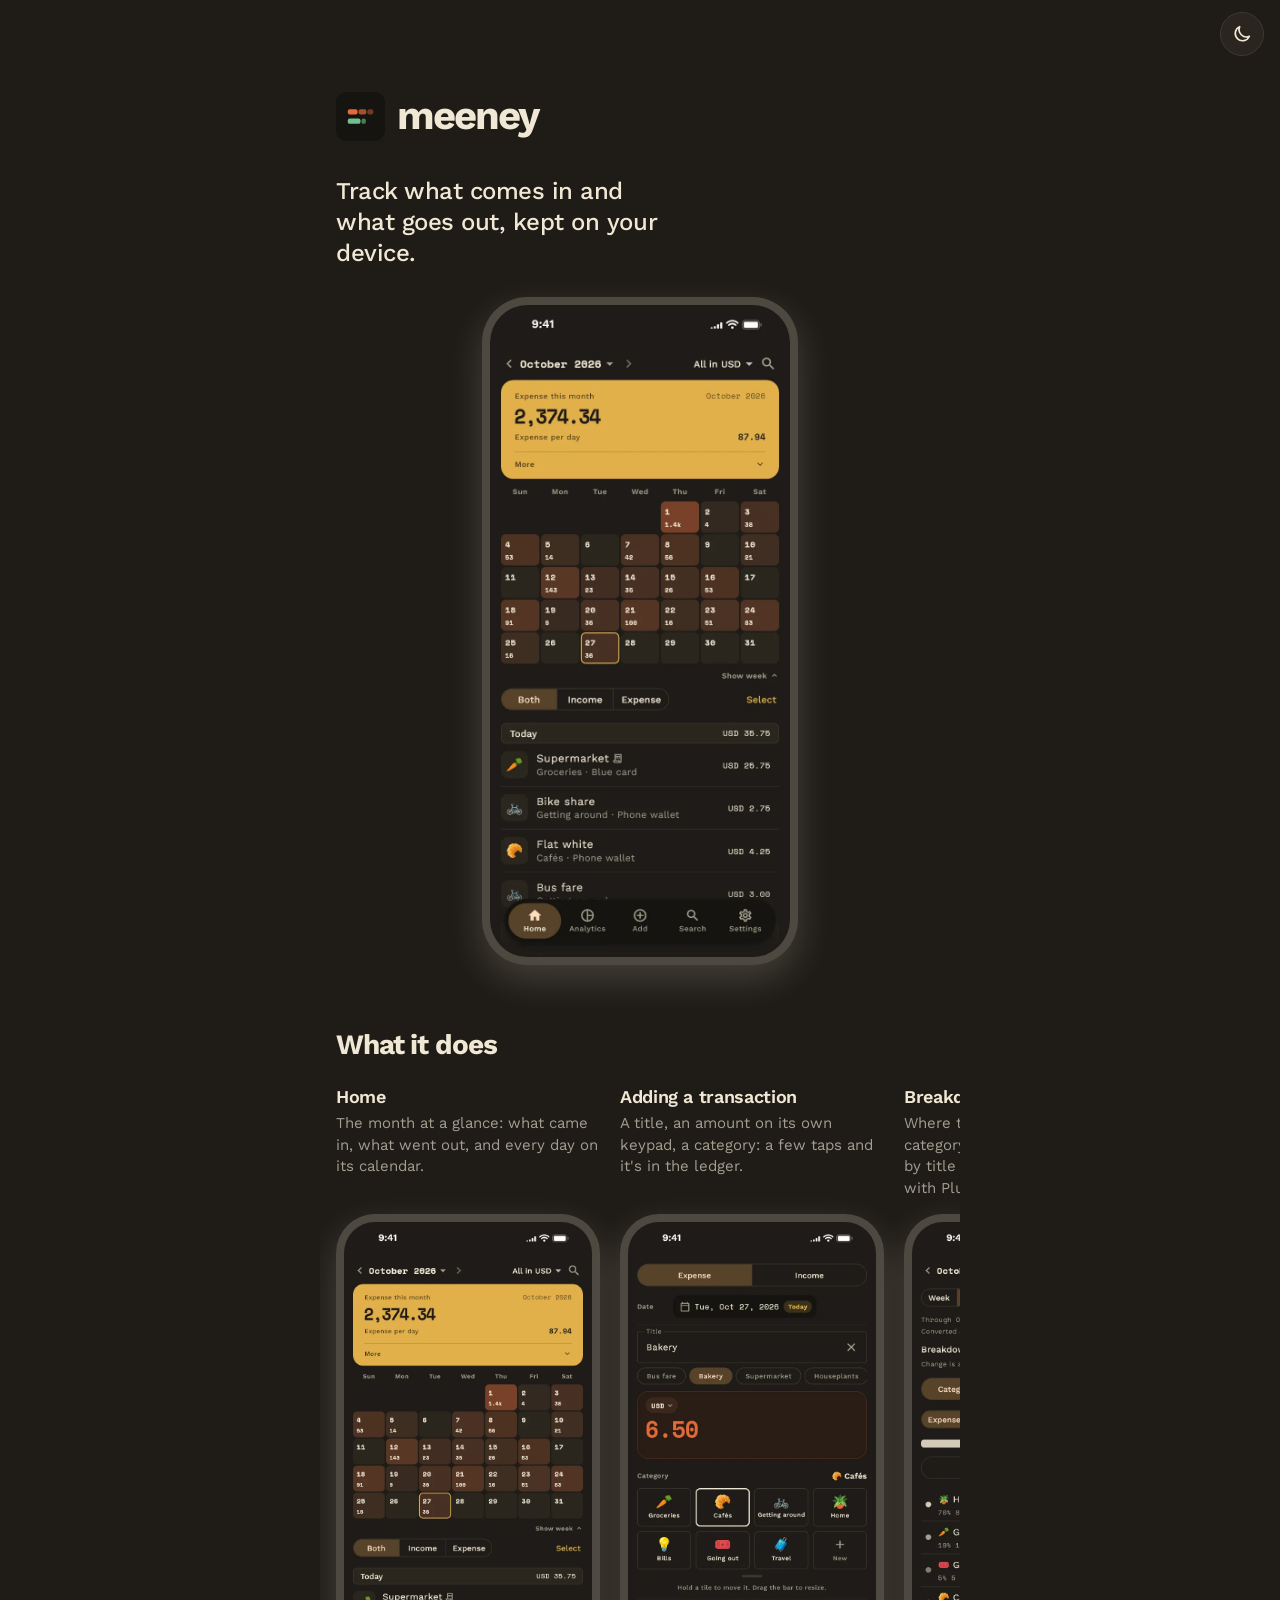
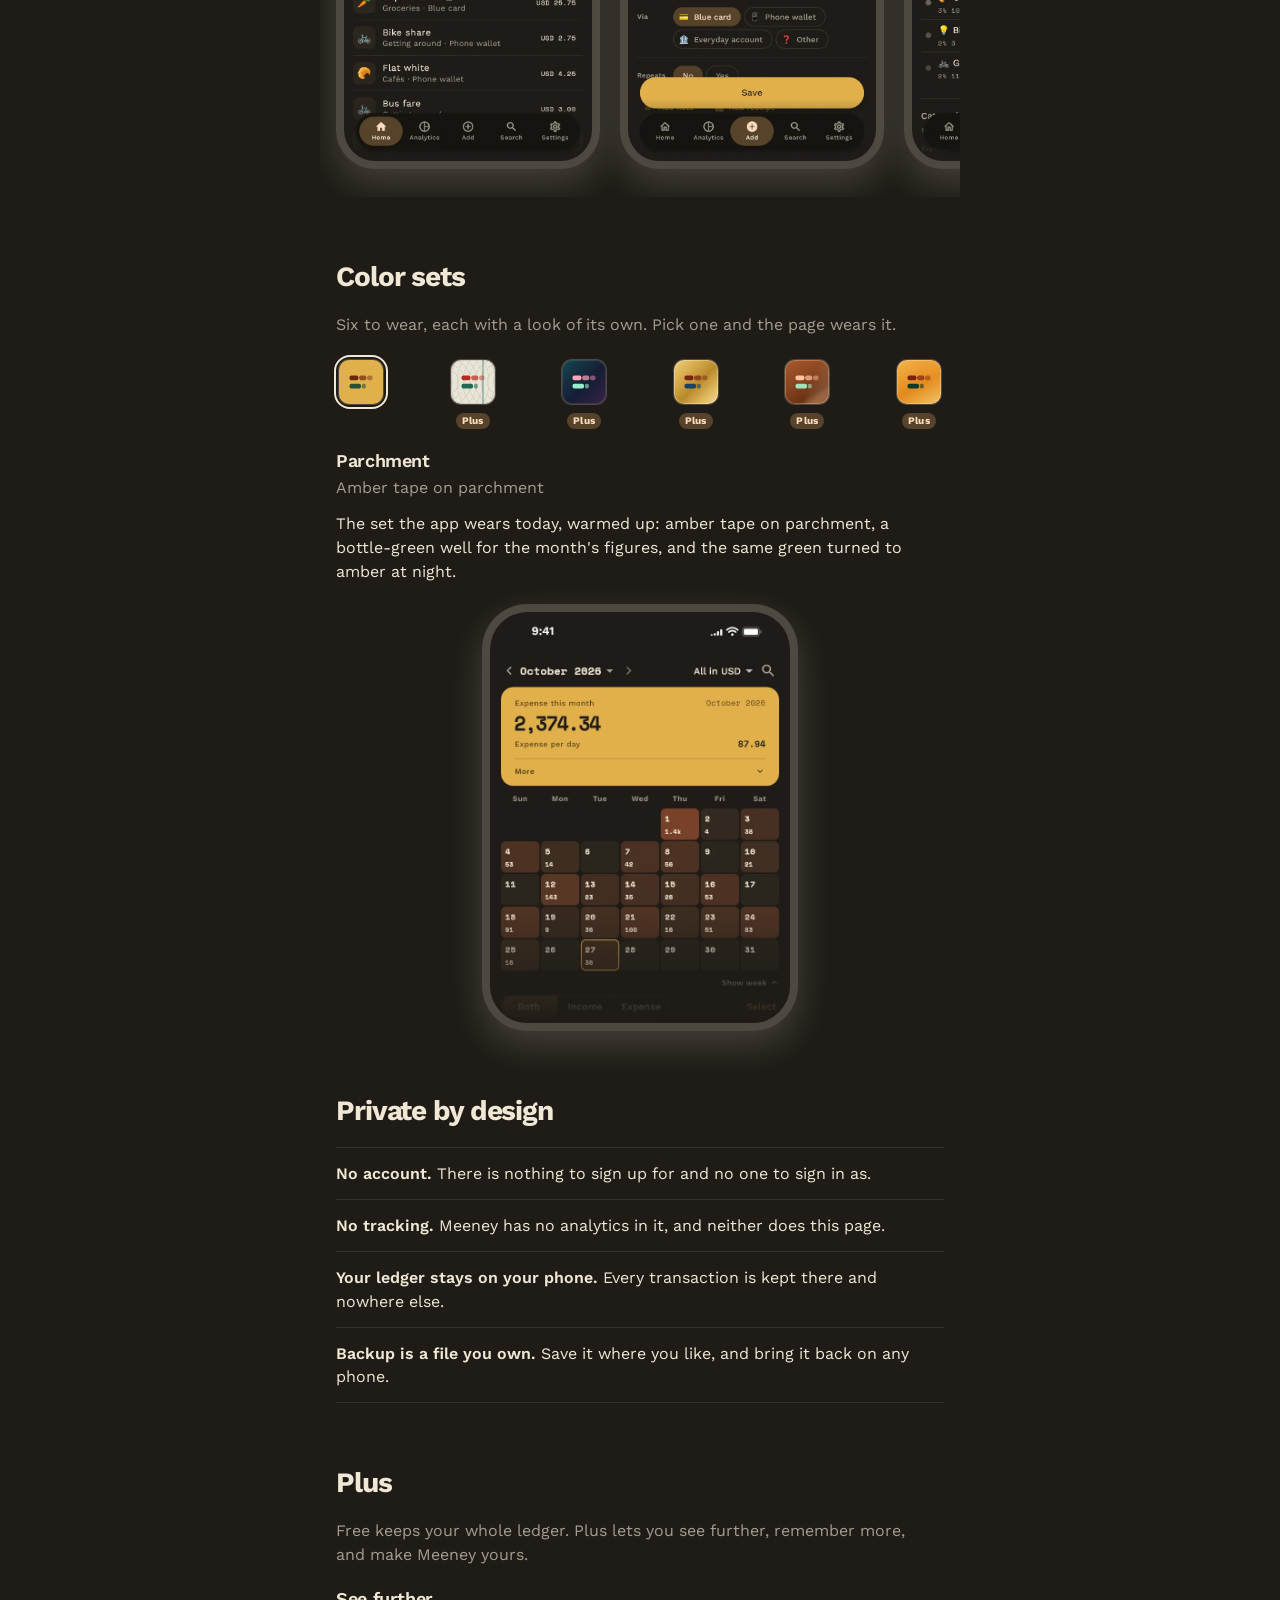
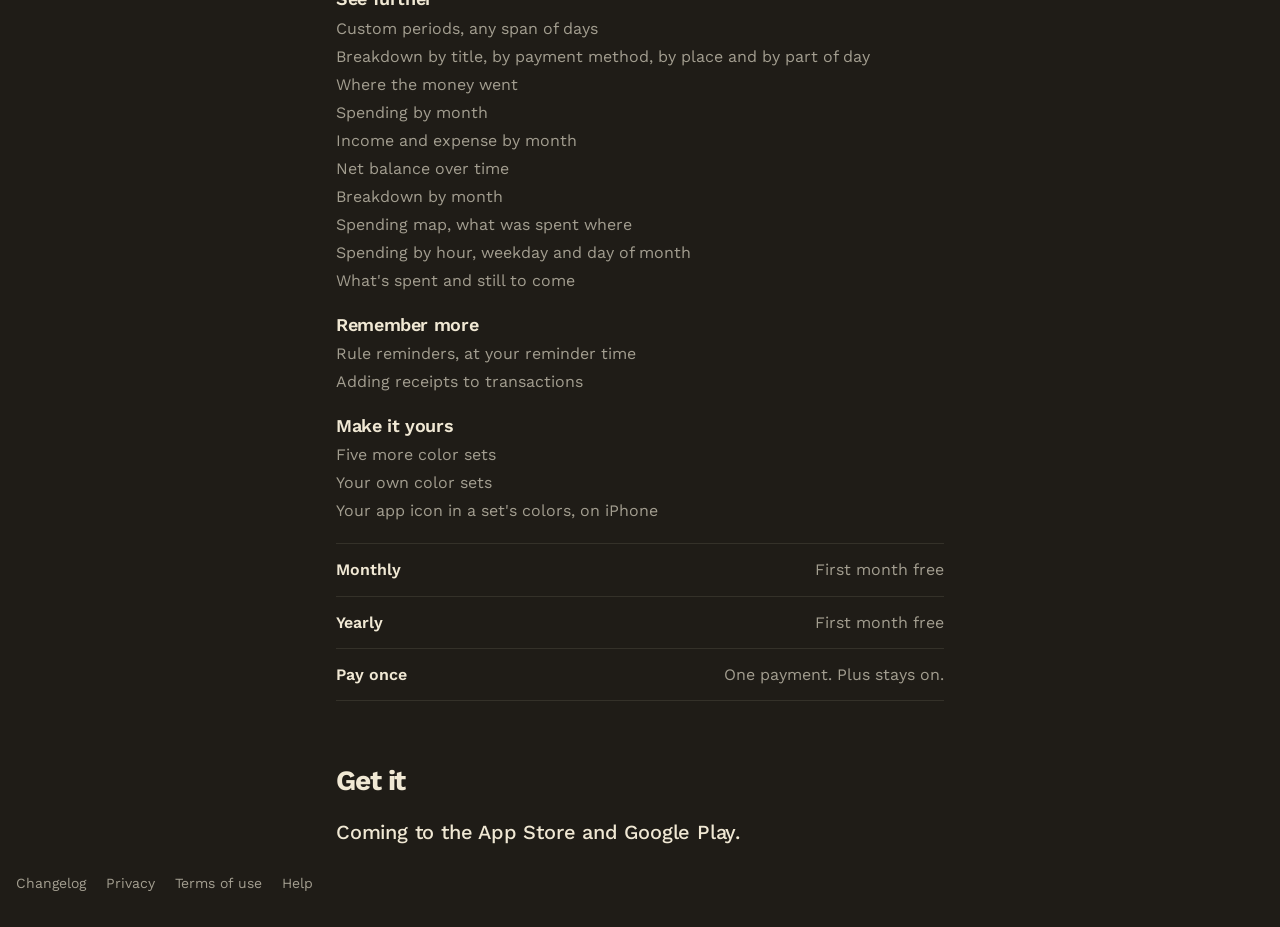
==== commit 558d4c98: "Publish the Meeney site from arskiir/meeney@a2ef3cf" ====
--- a/meeney/index.html
+++ b/meeney/index.html
@@ -311,15 +311,33 @@
 /* Banknote: guilloché on the balance card, two ring systems from either end making a moiré. */
 [data-scheme="banknote"] {
   --balance-image:
-    repeating-radial-gradient(circle at 108% 50%, transparent 0 5px, rgba(255, 255, 255, 0.055) 5px 6px),
-    repeating-radial-gradient(circle at -8% 50%, transparent 0 5px, rgba(255, 255, 255, 0.055) 5px 6px);
+    repeating-radial-gradient(
+      circle at 108% 50%,
+      transparent 0 5px,
+      rgba(255, 255, 255, 0.055) 5px 6px
+    ),
+    repeating-radial-gradient(
+      circle at -8% 50%,
+      transparent 0 5px,
+      rgba(255, 255, 255, 0.055) 5px 6px
+    );
   --balance-ring: rgba(255, 255, 255, 0.08);
 }
 [data-scheme="banknote"][data-theme="dark"] {
   /* The note itself: dark rings on cotton, and a fine security thread of teal. */
   --balance-image:
-    linear-gradient(to right, transparent calc(72% - 1px), rgba(35, 118, 111, 0.35) calc(72% - 1px), rgba(35, 118, 111, 0.35) calc(72% + 1px), transparent calc(72% + 1px)),
-    repeating-radial-gradient(circle at 108% 50%, transparent 0 5px, rgba(53, 41, 59, 0.07) 5px 6px),
+    linear-gradient(
+      to right,
+      transparent calc(72% - 1px),
+      rgba(35, 118, 111, 0.35) calc(72% - 1px),
+      rgba(35, 118, 111, 0.35) calc(72% + 1px),
+      transparent calc(72% + 1px)
+    ),
+    repeating-radial-gradient(
+      circle at 108% 50%,
+      transparent 0 5px,
+      rgba(53, 41, 59, 0.07) 5px 6px
+    ),
     repeating-radial-gradient(circle at -8% 50%, transparent 0 5px, rgba(53, 41, 59, 0.07) 5px 6px);
   --balance-ring: rgba(53, 41, 59, 0.12);
 }
@@ -384,7 +402,12 @@
     radial-gradient(75% 40% at 88% 2%, var(--sky-b), transparent 72%),
     radial-gradient(60% 34% at 55% 22%, var(--sky-c), transparent 72%);
   --island-ring: color-mix(in srgb, var(--ink) 10%, transparent);
-  --balance-image: linear-gradient(135deg, color-mix(in srgb, var(--sky-b) 34%, transparent), transparent 55%, color-mix(in srgb, var(--sky-a) 22%, transparent));
+  --balance-image: linear-gradient(
+    135deg,
+    color-mix(in srgb, var(--sky-b) 34%, transparent),
+    transparent 55%,
+    color-mix(in srgb, var(--sky-a) 22%, transparent)
+  );
   --balance-ring: rgba(255, 255, 255, 0.12);
 }
 [data-scheme="aurora"][data-theme="dark"] {
@@ -397,7 +420,12 @@
     radial-gradient(78% 42% at 90% 0%, var(--sky-b), transparent 72%),
     radial-gradient(62% 34% at 55% 24%, var(--sky-c), transparent 72%);
   --island-ring: rgba(255, 255, 255, 0.09);
-  --balance-image: linear-gradient(135deg, color-mix(in srgb, var(--sky-a) 45%, transparent), transparent 55%, color-mix(in srgb, var(--sky-c) 40%, transparent));
+  --balance-image: linear-gradient(
+    135deg,
+    color-mix(in srgb, var(--sky-a) 45%, transparent),
+    transparent 55%,
+    color-mix(in srgb, var(--sky-c) 40%, transparent)
+  );
   --balance-ring: rgba(255, 255, 255, 0.1);
 }
 
@@ -412,7 +440,14 @@
   --page-image:
     repeating-linear-gradient(45deg, rgba(235, 232, 214, 0.028) 0 1px, transparent 1px 5px),
     repeating-linear-gradient(-45deg, rgba(235, 232, 214, 0.028) 0 1px, transparent 1px 5px);
-  --balance-image: linear-gradient(135deg, #efcf82 0%, #d8ad4e 28%, #b98a2b 54%, #e2bc63 80%, #f3d892 100%);
+  --balance-image: linear-gradient(
+    135deg,
+    #efcf82 0%,
+    #d8ad4e 28%,
+    #b98a2b 54%,
+    #e2bc63 80%,
+    #f3d892 100%
+  );
   --balance-ring: rgba(255, 240, 200, 0.35);
 }
 
@@ -431,13 +466,29 @@
   --sheen: 20deg;
   animation: sheen-turn 16s linear infinite;
   --balance-image:
-    conic-gradient(from var(--sheen) at 28% 130%, transparent 0deg, rgba(255, 255, 255, 0.11) 28deg, transparent 56deg, transparent 200deg, rgba(255, 255, 255, 0.06) 226deg, transparent 252deg),
+    conic-gradient(
+      from var(--sheen) at 28% 130%,
+      transparent 0deg,
+      rgba(255, 255, 255, 0.11) 28deg,
+      transparent 56deg,
+      transparent 200deg,
+      rgba(255, 255, 255, 0.06) 226deg,
+      transparent 252deg
+    ),
     linear-gradient(160deg, #3b3e45 0%, #24262b 45%, #33363d 100%);
   --balance-ring: rgba(255, 255, 255, 0.1);
 }
 [data-scheme="coin"][data-theme="dark"] {
   --balance-image:
-    conic-gradient(from var(--sheen) at 28% 130%, transparent 0deg, rgba(255, 240, 220, 0.2) 28deg, transparent 56deg, transparent 200deg, rgba(255, 240, 220, 0.1) 226deg, transparent 252deg),
+    conic-gradient(
+      from var(--sheen) at 28% 130%,
+      transparent 0deg,
+      rgba(255, 240, 220, 0.2) 28deg,
+      transparent 56deg,
+      transparent 200deg,
+      rgba(255, 240, 220, 0.1) 226deg,
+      transparent 252deg
+    ),
     linear-gradient(150deg, #a85a2e 0%, #8a4520 42%, #6b3314 72%, #a25a2c 100%);
   --balance-ring: rgba(255, 220, 190, 0.28);
 }
@@ -470,10 +521,18 @@
   --glow: #f7c98a;
   animation: dusk-day 18s ease-in-out infinite;
   --page-image:
-    radial-gradient(80% 42% at 18% -8%, color-mix(in srgb, var(--glow) 60%, transparent), transparent 70%),
+    radial-gradient(
+      80% 42% at 18% -8%,
+      color-mix(in srgb, var(--glow) 60%, transparent),
+      transparent 70%
+    ),
     radial-gradient(60% 34% at 92% -2%, rgba(203, 190, 240, 0.7), transparent 70%);
   --balance-image:
-    radial-gradient(70% 90% at 100% 0%, color-mix(in srgb, var(--glow) 42%, transparent), transparent 70%),
+    radial-gradient(
+      70% 90% at 100% 0%,
+      color-mix(in srgb, var(--glow) 42%, transparent),
+      transparent 70%
+    ),
     linear-gradient(150deg, #221d45 0%, #2b2058 55%, #3c2354 100%);
   --balance-ring: rgba(255, 243, 227, 0.1);
 }
@@ -481,10 +540,18 @@
   --glow: #f2a740;
   animation-name: dusk-night;
   --page-image:
-    radial-gradient(85% 42% at 14% -10%, color-mix(in srgb, var(--glow) 30%, transparent), transparent 70%),
+    radial-gradient(
+      85% 42% at 14% -10%,
+      color-mix(in srgb, var(--glow) 30%, transparent),
+      transparent 70%
+    ),
     radial-gradient(60% 32% at 92% -4%, rgba(90, 60, 140, 0.5), transparent 70%);
   --balance-image:
-    radial-gradient(70% 90% at 100% 0%, color-mix(in srgb, var(--glow) 55%, transparent), transparent 70%),
+    radial-gradient(
+      70% 90% at 100% 0%,
+      color-mix(in srgb, var(--glow) 55%, transparent),
+      transparent 70%
+    ),
     linear-gradient(150deg, #f6b64e 0%, #e28a1c 55%, #f4c469 100%);
   --balance-ring: rgba(255, 235, 200, 0.3);
 }
@@ -505,4 +572,4 @@
           } catch {
             // Storage may be unavailable; the served look stands.
           }
-        })();</script><link rel="stylesheet" href="/meeney/_astro/Page.DPkakDM6.css"><link rel="stylesheet" href="/meeney/_astro/index.BotTQCH4.css"></head><body data-astro-cid-ybatimd6><div class="sky" aria-hidden="true" data-astro-cid-ybatimd6></div><header class="bar" data-astro-cid-ybatimd6><style>astro-island,astro-slot,astro-static-slot{display:contents}</style><script>(function(){let e=async e=>{await(await e())()};(self.Astro||(self.Astro={})).load=e,window.dispatchEvent(new Event(`astro:load`))})();</script><script>(function(){function e(t){"@babel/helpers - typeof";return e=typeof Symbol==`function`&&typeof Symbol.iterator==`symbol`?function(e){return typeof e}:function(e){return e&&typeof Symbol==`function`&&e.constructor===Symbol&&e!==Symbol.prototype?`symbol`:typeof e},e(t)}function t(t,n){if(e(t)!=`object`||!t)return t;var r=t[Symbol.toPrimitive];if(r!==void 0){var i=r.call(t,n||`default`);if(e(i)!=`object`)return i;throw TypeError(`@@toPrimitive must return a primitive value.`)}return(n===`string`?String:Number)(t)}function n(n){var r=t(n,`string`);return e(r)==`symbol`?r:r+``}function r(e,t,r){return(t=n(t))in e?Object.defineProperty(e,t,{value:r,enumerable:!0,configurable:!0,writable:!0}):e[t]=r,e}let i=/* @__PURE__ */ new Set([`__proto__`,`constructor`,`prototype`]);{let e={0:e=>a(e),1:e=>n(e),2:e=>new RegExp(e),3:e=>new Date(e),4:e=>new Map(n(e)),5:e=>new Set(n(e)),6:e=>BigInt(e),7:e=>new URL(e),8:e=>new Uint8Array(e),9:e=>new Uint16Array(e),10:e=>new Uint32Array(e),11:e=>1/0*e},t=t=>{let[n,r]=t;return n in e?e[n](r):void 0},n=e=>e.map(t),a=e=>typeof e!=`object`||!e?e:Object.fromEntries(Object.entries(e).map(([e,n])=>[e,t(n)]));class o extends HTMLElement{constructor(...e){super(...e),r(this,`Component`,void 0),r(this,`hydrator`,void 0),r(this,`hydrate`,async()=>{var e;if(!this.hydrator||!this.isConnected)return;let t=(e=this.parentElement)==null?void 0:e.closest(`astro-island[ssr]`);if(t){t.addEventListener(`astro:hydrate`,this.hydrate,{once:!0});return}let n=this.querySelectorAll(`astro-slot`),r={},i=this.querySelectorAll(`template[data-astro-template]`);for(let e of i){let t=e.closest(this.tagName);t!=null&&t.isSameNode(this)&&(r[e.getAttribute(`data-astro-template`)||`default`]=e.innerHTML,e.remove())}for(let e of n){let t=e.closest(this.tagName);t!=null&&t.isSameNode(this)&&(r[e.getAttribute(`name`)||`default`]=e.innerHTML)}let o;try{o=this.hasAttribute(`props`)?a(JSON.parse(this.getAttribute(`props`))):{}}catch(e){let t=this.getAttribute(`component-url`)||`<unknown>`,n=this.getAttribute(`component-export`);throw n&&(t+=` (export ${n})`),console.error(`[hydrate] Error parsing props for component ${t}`,this.getAttribute(`props`),e),e}await this.hydrator(this)(this.Component,o,r,{client:this.getAttribute(`client`)}),this.removeAttribute(`ssr`),this.dispatchEvent(new CustomEvent(`astro:hydrate`))}),r(this,`unmount`,()=>{this.isConnected||this.dispatchEvent(new CustomEvent(`astro:unmount`))})}disconnectedCallback(){document.removeEventListener(`astro:after-swap`,this.unmount),document.addEventListener(`astro:after-swap`,this.unmount,{once:!0})}connectedCallback(){if(!this.hasAttribute(`await-children`)||document.readyState===`interactive`||document.readyState===`complete`)this.childrenConnectedCallback();else{let e=()=>{document.removeEventListener(`DOMContentLoaded`,e),t.disconnect(),this.childrenConnectedCallback()},t=new MutationObserver(()=>{var t;((t=this.lastChild)==null?void 0:t.nodeType)===Node.COMMENT_NODE&&this.lastChild.nodeValue===`astro:end`&&(this.lastChild.remove(),e())});t.observe(this,{childList:!0}),document.addEventListener(`DOMContentLoaded`,e)}}async childrenConnectedCallback(){let e=this.getAttribute(`before-hydration-url`);e&&await import(e),this.start()}getRetryImportUrl(e){let t=new URL(e,document.baseURI);return t.searchParams.set(`astro-retry`,Date.now().toString()),t.toString()}async importWithRetry(e){try{return await import(e)}catch(t){return await new Promise(e=>setTimeout(e,1e3)),import(this.getRetryImportUrl(e))}}handleHydrationError(e){let t=this.getAttribute(`component-url`),n=new CustomEvent(`astro:hydration-error`,{cancelable:!0,bubbles:!0,composed:!0,detail:{error:e,componentUrl:t}});this.dispatchEvent(n)&&console.error(`[astro-island] Error hydrating ${t}`,e)}async start(){let e=JSON.parse(this.getAttribute(`opts`)),t=this.getAttribute(`client`);if(Astro[t]===void 0){window.addEventListener(`astro:${t}`,()=>this.start(),{once:!0});return}try{await Astro[t](async()=>{let e=this.getAttribute(`renderer-url`);try{let[t,{default:n}]=await Promise.all([this.importWithRetry(this.getAttribute(`component-url`)),e?this.importWithRetry(e):Promise.resolve({default:()=>()=>{}})]),r=this.getAttribute(`component-export`)||`default`;if(r.includes(`.`)){this.Component=t;for(let e of r.split(`.`)){if(i.has(e)||!this.Component||typeof this.Component!=`object`&&typeof this.Component!=`function`||!Object.hasOwn(this.Component,e))throw Error(`Invalid component export path: ${r}`);this.Component=this.Component[e]}}else{if(i.has(r))throw Error(`Invalid component export path: ${r}`);this.Component=t[r]}return this.hydrator=n,this.hydrate}catch(e){return this.handleHydrationError(e),()=>{}}},e,this)}catch(e){this.handleHydrationError(e)}}attributeChangedCallback(){this.hydrate()}}r(o,`observedAttributes`,[`props`]),customElements.get(`astro-island`)||customElements.define(`astro-island`,o)}})();</script><astro-island uid="Z2sXfkb" prefix="r3" component-url="/meeney/_astro/LookToggle.m3K6Xav_.js" component-export="LookToggle" renderer-url="/meeney/_astro/client.EoSUrE1U.js" props="{&quot;data-astro-cid-ybatimd6&quot;:[0,true]}" ssr client="load" opts="{&quot;name&quot;:&quot;LookToggle&quot;,&quot;value&quot;:true}" await-children><button type="button" role="switch" aria-checked="true" aria-label="Dark mode" class="look-toggle"><svg viewBox="0 0 24 24" aria-hidden="true" class="look-toggle-icon look-toggle-moon"><path d="M20 14.5A8 8 0 0 1 9.5 4a8 8 0 1 0 10.5 10.5Z"></path></svg><svg viewBox="0 0 24 24" aria-hidden="true" class="look-toggle-icon look-toggle-sun"><circle cx="12" cy="12" r="4"></circle><path d="M12 2.5v2M12 19.5v2M2.5 12h2M19.5 12h2M5.3 5.3l1.4 1.4M17.3 17.3l1.4 1.4M5.3 18.7l1.4-1.4M17.3 6.7l1.4-1.4"></path></svg></button><!--astro:end--></astro-island></header><main data-astro-cid-ybatimd6><div class="landing" data-astro-cid-w6ie7loq><section class="hero" aria-label="Meeney" data-astro-cid-w6ie7loq><h1 data-astro-cid-w6ie7loq><span class="logo" style="--name-size: 40px" data-astro-cid-f7espo7c><span class="mark" aria-hidden="true" data-astro-cid-f7espo7c><img class="mark-light" src="data:image/svg+xml,%3c!--%20Generated%20by%20prototypes/scripts/app-icon.mjs%20from%20schemes.json%20(Parchment)%20and%20app-icon.json.%20Do%20not%20edit%20by%20hand.%20--%3e%3csvg%20xmlns='http://www.w3.org/2000/svg'%20viewBox='0%200%20100%20100'%3e%3crect%20width='100'%20height='100'%20rx='22.4'%20fill='%23243a2c'/%3e%3crect%20x='24'%20y='35'%20width='20'%20height='11'%20rx='4'%20fill='%23f6be72'/%3e%3crect%20x='46'%20y='35'%20width='16'%20height='11'%20rx='4'%20fill='%23f6be72'%20opacity='0.7'/%3e%3crect%20x='64'%20y='35'%20width='12'%20height='11'%20rx='4'%20fill='%23f6be72'%20opacity='0.45'/%3e%3crect%20x='24'%20y='54'%20width='26'%20height='11'%20rx='4'%20fill='%23cfe8bf'/%3e%3crect%20x='52'%20y='54'%20width='9'%20height='11'%20rx='4'%20fill='%23cfe8bf'%20opacity='0.6'/%3e%3c/svg%3e" alt="" data-astro-cid-f7espo7c><img class="mark-dark" src="data:image/svg+xml,%3c!--%20Generated%20by%20prototypes/scripts/app-icon.mjs%20from%20schemes.json%20(Parchment)%20and%20app-icon.json.%20Do%20not%20edit%20by%20hand.%20--%3e%3csvg%20xmlns='http://www.w3.org/2000/svg'%20viewBox='0%200%20100%20100'%3e%3crect%20width='100'%20height='100'%20rx='22.4'%20fill='%23161410'/%3e%3crect%20x='24'%20y='35'%20width='20'%20height='11'%20rx='4'%20fill='%23e56a38'/%3e%3crect%20x='46'%20y='35'%20width='16'%20height='11'%20rx='4'%20fill='%23e56a38'%20opacity='0.7'/%3e%3crect%20x='64'%20y='35'%20width='12'%20height='11'%20rx='4'%20fill='%23e56a38'%20opacity='0.45'/%3e%3crect%20x='24'%20y='54'%20width='26'%20height='11'%20rx='4'%20fill='%236fbf8f'/%3e%3crect%20x='52'%20y='54'%20width='9'%20height='11'%20rx='4'%20fill='%236fbf8f'%20opacity='0.6'/%3e%3c/svg%3e" alt="" data-astro-cid-f7espo7c></span><span class="name" data-astro-cid-f7espo7c>meeney</span></span></h1><p class="line" data-astro-cid-w6ie7loq>Track what comes in and what goes out, kept on your device.</p><div class="stage" data-astro-cid-w6ie7loq><div class="phone" data-screen="home" style="--screen-width: 440; --screen-height: 956" data-astro-cid-ykln7coe><div class="screen" data-astro-cid-ykln7coe><img data-screenshot data-set="parchment" data-look="light" src="/meeney/_astro/home-parchment-light.DB_J1m3w.webp" alt="Home in Parchment, light" width="440" height="956" loading="eager" decoding="async" data-astro-cid-ykln7coe><img data-screenshot data-set="parchment" data-look="dark" src="/meeney/_astro/home-parchment-dark.BN5-vZQi.webp" alt="Home in Parchment, dark" width="440" height="956" loading="eager" decoding="async" data-astro-cid-ykln7coe><img data-screenshot data-set="banknote" data-look="light" src="/meeney/_astro/home-banknote-light.C-zZUqQZ.webp" alt="Home in Banknote, light" width="440" height="956" loading="eager" decoding="async" data-astro-cid-ykln7coe><img data-screenshot data-set="banknote" data-look="dark" src="/meeney/_astro/home-banknote-dark.BWKdnOkk.webp" alt="Home in Banknote, dark" width="440" height="956" loading="eager" decoding="async" data-astro-cid-ykln7coe><img data-screenshot data-set="aurora" data-look="light" src="/meeney/_astro/home-aurora-light.D5pZpWDQ.webp" alt="Home in Aurora, light" width="440" height="956" loading="eager" decoding="async" data-astro-cid-ykln7coe><img data-screenshot data-set="aurora" data-look="dark" src="/meeney/_astro/home-aurora-dark.DVTAuVF_.webp" alt="Home in Aurora, dark" width="440" height="956" loading="eager" decoding="async" data-astro-cid-ykln7coe><img data-screenshot data-set="ledger" data-look="light" src="/meeney/_astro/home-ledger-light.Bny8YE10.webp" alt="Home in Ledger, light" width="440" height="956" loading="eager" decoding="async" data-astro-cid-ykln7coe><img data-screenshot data-set="ledger" data-look="dark" src="/meeney/_astro/home-ledger-dark.TyRt8Uv2.webp" alt="Home in Ledger, dark" width="440" height="956" loading="eager" decoding="async" data-astro-cid-ykln7coe><img data-screenshot data-set="coin" data-look="light" src="/meeney/_astro/home-coin-light.B4HenHJM.webp" alt="Home in Coin, light" width="440" height="956" loading="eager" decoding="async" data-astro-cid-ykln7coe><img data-screenshot data-set="coin" data-look="dark" src="/meeney/_astro/home-coin-dark.dxUXc_qq.webp" alt="Home in Coin, dark" width="440" height="956" loading="eager" decoding="async" data-astro-cid-ykln7coe><img data-screenshot data-set="dusk" data-look="light" src="/meeney/_astro/home-dusk-light.BZo8h4vj.webp" alt="Home in Dusk, light" width="440" height="956" loading="eager" decoding="async" data-astro-cid-ykln7coe><img data-screenshot data-set="dusk" data-look="dark" src="/meeney/_astro/home-dusk-dark.CmlMRjXJ.webp" alt="Home in Dusk, dark" width="440" height="956" loading="eager" decoding="async" data-astro-cid-ykln7coe></div></div></div></section><section id="does" class="section" data-enter aria-labelledby="does-title" data-astro-cid-w6ymvdtg><h2 id="does-title" data-astro-cid-w6ymvdtg>What it does</h2><ul class="strip" data-astro-cid-w6ie7loq><li data-astro-cid-w6ie7loq><figure data-astro-cid-w6ie7loq><figcaption data-astro-cid-w6ie7loq><h3 data-astro-cid-w6ie7loq>Home</h3><p data-astro-cid-w6ie7loq>The month at a glance: what came in, what went out, and every day on its calendar.</p></figcaption><div class="phone" data-screen="home" style="--screen-width: 440; --screen-height: 956" data-astro-cid-ykln7coe><div class="screen" data-astro-cid-ykln7coe><img data-screenshot data-set="parchment" data-look="light" src="/meeney/_astro/home-parchment-light.DB_J1m3w.webp" alt="Home in Parchment, light" width="440" height="956" loading="lazy" decoding="async" data-astro-cid-ykln7coe><img data-screenshot data-set="parchment" data-look="dark" src="/meeney/_astro/home-parchment-dark.BN5-vZQi.webp" alt="Home in Parchment, dark" width="440" height="956" loading="lazy" decoding="async" data-astro-cid-ykln7coe><img data-screenshot data-set="banknote" data-look="light" src="/meeney/_astro/home-banknote-light.C-zZUqQZ.webp" alt="Home in Banknote, light" width="440" height="956" loading="lazy" decoding="async" data-astro-cid-ykln7coe><img data-screenshot data-set="banknote" data-look="dark" src="/meeney/_astro/home-banknote-dark.BWKdnOkk.webp" alt="Home in Banknote, dark" width="440" height="956" loading="lazy" decoding="async" data-astro-cid-ykln7coe><img data-screenshot data-set="aurora" data-look="light" src="/meeney/_astro/home-aurora-light.D5pZpWDQ.webp" alt="Home in Aurora, light" width="440" height="956" loading="lazy" decoding="async" data-astro-cid-ykln7coe><img data-screenshot data-set="aurora" data-look="dark" src="/meeney/_astro/home-aurora-dark.DVTAuVF_.webp" alt="Home in Aurora, dark" width="440" height="956" loading="lazy" decoding="async" data-astro-cid-ykln7coe><img data-screenshot data-set="ledger" data-look="light" src="/meeney/_astro/home-ledger-light.Bny8YE10.webp" alt="Home in Ledger, light" width="440" height="956" loading="lazy" decoding="async" data-astro-cid-ykln7coe><img data-screenshot data-set="ledger" data-look="dark" src="/meeney/_astro/home-ledger-dark.TyRt8Uv2.webp" alt="Home in Ledger, dark" width="440" height="956" loading="lazy" decoding="async" data-astro-cid-ykln7coe><img data-screenshot data-set="coin" data-look="light" src="/meeney/_astro/home-coin-light.B4HenHJM.webp" alt="Home in Coin, light" width="440" height="956" loading="lazy" decoding="async" data-astro-cid-ykln7coe><img data-screenshot data-set="coin" data-look="dark" src="/meeney/_astro/home-coin-dark.dxUXc_qq.webp" alt="Home in Coin, dark" width="440" height="956" loading="lazy" decoding="async" data-astro-cid-ykln7coe><img data-screenshot data-set="dusk" data-look="light" src="/meeney/_astro/home-dusk-light.BZo8h4vj.webp" alt="Home in Dusk, light" width="440" height="956" loading="lazy" decoding="async" data-astro-cid-ykln7coe><img data-screenshot data-set="dusk" data-look="dark" src="/meeney/_astro/home-dusk-dark.CmlMRjXJ.webp" alt="Home in Dusk, dark" width="440" height="956" loading="lazy" decoding="async" data-astro-cid-ykln7coe></div></div></figure></li><li data-astro-cid-w6ie7loq><figure data-astro-cid-w6ie7loq><figcaption data-astro-cid-w6ie7loq><h3 data-astro-cid-w6ie7loq>Adding a transaction</h3><p data-astro-cid-w6ie7loq>A title, an amount on its own keypad, a category: a few taps and it&#39;s in the ledger.</p></figcaption><div class="phone" data-screen="transaction-form" style="--screen-width: 440; --screen-height: 956" data-astro-cid-ykln7coe><div class="screen" data-astro-cid-ykln7coe><img data-screenshot data-set="parchment" data-look="light" src="/meeney/_astro/transaction-form-parchment-light.vhViFyr_.webp" alt="Adding a transaction in Parchment, light" width="440" height="956" loading="lazy" decoding="async" data-astro-cid-ykln7coe><img data-screenshot data-set="parchment" data-look="dark" src="/meeney/_astro/transaction-form-parchment-dark.uynzpbhk.webp" alt="Adding a transaction in Parchment, dark" width="440" height="956" loading="lazy" decoding="async" data-astro-cid-ykln7coe><img data-screenshot data-set="banknote" data-look="light" src="/meeney/_astro/transaction-form-banknote-light.D8Gbr2oC.webp" alt="Adding a transaction in Banknote, light" width="440" height="956" loading="lazy" decoding="async" data-astro-cid-ykln7coe><img data-screenshot data-set="banknote" data-look="dark" src="/meeney/_astro/transaction-form-banknote-dark.BTk-FK9g.webp" alt="Adding a transaction in Banknote, dark" width="440" height="956" loading="lazy" decoding="async" data-astro-cid-ykln7coe><img data-screenshot data-set="aurora" data-look="light" src="/meeney/_astro/transaction-form-aurora-light.B2ZtGGZM.webp" alt="Adding a transaction in Aurora, light" width="440" height="956" loading="lazy" decoding="async" data-astro-cid-ykln7coe><img data-screenshot data-set="aurora" data-look="dark" src="/meeney/_astro/transaction-form-aurora-dark.B0D0HA9X.webp" alt="Adding a transaction in Aurora, dark" width="440" height="956" loading="lazy" decoding="async" data-astro-cid-ykln7coe><img data-screenshot data-set="ledger" data-look="light" src="/meeney/_astro/transaction-form-ledger-light.CH6ZuYIU.webp" alt="Adding a transaction in Ledger, light" width="440" height="956" loading="lazy" decoding="async" data-astro-cid-ykln7coe><img data-screenshot data-set="ledger" data-look="dark" src="/meeney/_astro/transaction-form-ledger-dark.CODNSkBH.webp" alt="Adding a transaction in Ledger, dark" width="440" height="956" loading="lazy" decoding="async" data-astro-cid-ykln7coe><img data-screenshot data-set="coin" data-look="light" src="/meeney/_astro/transaction-form-coin-light.DSfXjevS.webp" alt="Adding a transaction in Coin, light" width="440" height="956" loading="lazy" decoding="async" data-astro-cid-ykln7coe><img data-screenshot data-set="coin" data-look="dark" src="/meeney/_astro/transaction-form-coin-dark.Djhy_HdO.webp" alt="Adding a transaction in Coin, dark" width="440" height="956" loading="lazy" decoding="async" data-astro-cid-ykln7coe><img data-screenshot data-set="dusk" data-look="light" src="/meeney/_astro/transaction-form-dusk-light.QFxZEp9X.webp" alt="Adding a transaction in Dusk, light" width="440" height="956" loading="lazy" decoding="async" data-astro-cid-ykln7coe><img data-screenshot data-set="dusk" data-look="dark" src="/meeney/_astro/transaction-form-dusk-dark.Ba6xw2Qm.webp" alt="Adding a transaction in Dusk, dark" width="440" height="956" loading="lazy" decoding="async" data-astro-cid-ykln7coe></div></div></figure></li><li data-astro-cid-w6ie7loq><figure data-astro-cid-w6ie7loq><figcaption data-astro-cid-w6ie7loq><h3 data-astro-cid-w6ie7loq>Breakdown</h3><p data-astro-cid-w6ie7loq>Where the month went, category by category, against the month before; by title and by payment method with Plus. <span class="plus-mark">Plus</span></p></figcaption><div class="phone" data-screen="analytics-breakdown" style="--screen-width: 440; --screen-height: 956" data-astro-cid-ykln7coe><div class="screen" data-astro-cid-ykln7coe><img data-screenshot data-set="parchment" data-look="light" src="/meeney/_astro/analytics-breakdown-parchment-light.Hkbuz627.webp" alt="Breakdown in Parchment, light" width="440" height="956" loading="lazy" decoding="async" data-astro-cid-ykln7coe><img data-screenshot data-set="parchment" data-look="dark" src="/meeney/_astro/analytics-breakdown-parchment-dark.CuACQZws.webp" alt="Breakdown in Parchment, dark" width="440" height="956" loading="lazy" decoding="async" data-astro-cid-ykln7coe><img data-screenshot data-set="banknote" data-look="light" src="/meeney/_astro/analytics-breakdown-banknote-light.0g0SfyPO.webp" alt="Breakdown in Banknote, light" width="440" height="956" loading="lazy" decoding="async" data-astro-cid-ykln7coe><img data-screenshot data-set="banknote" data-look="dark" src="/meeney/_astro/analytics-breakdown-banknote-dark.DpvFc8-b.webp" alt="Breakdown in Banknote, dark" width="440" height="956" loading="lazy" decoding="async" data-astro-cid-ykln7coe><img data-screenshot data-set="aurora" data-look="light" src="/meeney/_astro/analytics-breakdown-aurora-light.DvncuYpZ.webp" alt="Breakdown in Aurora, light" width="440" height="956" loading="lazy" decoding="async" data-astro-cid-ykln7coe><img data-screenshot data-set="aurora" data-look="dark" src="/meeney/_astro/analytics-breakdown-aurora-dark.Df_j42U9.webp" alt="Breakdown in Aurora, dark" width="440" height="956" loading="lazy" decoding="async" data-astro-cid-ykln7coe><img data-screenshot data-set="ledger" data-look="light" src="/meeney/_astro/analytics-breakdown-ledger-light.DsFgkK1I.webp" alt="Breakdown in Ledger, light" width="440" height="956" loading="lazy" decoding="async" data-astro-cid-ykln7coe><img data-screenshot data-set="ledger" data-look="dark" src="/meeney/_astro/analytics-breakdown-ledger-dark.uwpLkd1m.webp" alt="Breakdown in Ledger, dark" width="440" height="956" loading="lazy" decoding="async" data-astro-cid-ykln7coe><img data-screenshot data-set="coin" data-look="light" src="/meeney/_astro/analytics-breakdown-coin-light.UfaXEJol.webp" alt="Breakdown in Coin, light" width="440" height="956" loading="lazy" decoding="async" data-astro-cid-ykln7coe><img data-screenshot data-set="coin" data-look="dark" src="/meeney/_astro/analytics-breakdown-coin-dark.CDFpf-rZ.webp" alt="Breakdown in Coin, dark" width="440" height="956" loading="lazy" decoding="async" data-astro-cid-ykln7coe><img data-screenshot data-set="dusk" data-look="light" src="/meeney/_astro/analytics-breakdown-dusk-light.DKMhayUj.webp" alt="Breakdown in Dusk, light" width="440" height="956" loading="lazy" decoding="async" data-astro-cid-ykln7coe><img data-screenshot data-set="dusk" data-look="dark" src="/meeney/_astro/analytics-breakdown-dusk-dark.Bw_u1h7k.webp" alt="Breakdown in Dusk, dark" width="440" height="956" loading="lazy" decoding="async" data-astro-cid-ykln7coe></div></div></figure></li><li data-astro-cid-w6ie7loq><figure data-astro-cid-w6ie7loq><figcaption data-astro-cid-w6ie7loq><h3 data-astro-cid-w6ie7loq>Money flow</h3><p data-astro-cid-w6ie7loq>Income meets in the middle, then splits into spending and what you kept. <span class="plus-mark">Plus</span></p></figcaption><div class="phone" data-screen="money-flow" style="--screen-width: 440; --screen-height: 956" data-astro-cid-ykln7coe><div class="screen" data-astro-cid-ykln7coe><img data-screenshot data-set="parchment" data-look="light" src="/meeney/_astro/money-flow-parchment-light.BFpBA5D9.webp" alt="Money flow in Parchment, light" width="440" height="956" loading="lazy" decoding="async" data-astro-cid-ykln7coe><img data-screenshot data-set="parchment" data-look="dark" src="/meeney/_astro/money-flow-parchment-dark.B3DFZ3N1.webp" alt="Money flow in Parchment, dark" width="440" height="956" loading="lazy" decoding="async" data-astro-cid-ykln7coe><img data-screenshot data-set="banknote" data-look="light" src="/meeney/_astro/money-flow-banknote-light.c7r3PkA7.webp" alt="Money flow in Banknote, light" width="440" height="956" loading="lazy" decoding="async" data-astro-cid-ykln7coe><img data-screenshot data-set="banknote" data-look="dark" src="/meeney/_astro/money-flow-banknote-dark.CM1EPE2Z.webp" alt="Money flow in Banknote, dark" width="440" height="956" loading="lazy" decoding="async" data-astro-cid-ykln7coe><img data-screenshot data-set="aurora" data-look="light" src="/meeney/_astro/money-flow-aurora-light.BJIGomOi.webp" alt="Money flow in Aurora, light" width="440" height="956" loading="lazy" decoding="async" data-astro-cid-ykln7coe><img data-screenshot data-set="aurora" data-look="dark" src="/meeney/_astro/money-flow-aurora-dark.Bylm3EWg.webp" alt="Money flow in Aurora, dark" width="440" height="956" loading="lazy" decoding="async" data-astro-cid-ykln7coe><img data-screenshot data-set="ledger" data-look="light" src="/meeney/_astro/money-flow-ledger-light.60919C05.webp" alt="Money flow in Ledger, light" width="440" height="956" loading="lazy" decoding="async" data-astro-cid-ykln7coe><img data-screenshot data-set="ledger" data-look="dark" src="/meeney/_astro/money-flow-ledger-dark.BPH2zG6-.webp" alt="Money flow in Ledger, dark" width="440" height="956" loading="lazy" decoding="async" data-astro-cid-ykln7coe><img data-screenshot data-set="coin" data-look="light" src="/meeney/_astro/money-flow-coin-light.D3FeSFfx.webp" alt="Money flow in Coin, light" width="440" height="956" loading="lazy" decoding="async" data-astro-cid-ykln7coe><img data-screenshot data-set="coin" data-look="dark" src="/meeney/_astro/money-flow-coin-dark.apG8kb0z.webp" alt="Money flow in Coin, dark" width="440" height="956" loading="lazy" decoding="async" data-astro-cid-ykln7coe><img data-screenshot data-set="dusk" data-look="light" src="/meeney/_astro/money-flow-dusk-light.D66fQGSn.webp" alt="Money flow in Dusk, light" width="440" height="956" loading="lazy" decoding="async" data-astro-cid-ykln7coe><img data-screenshot data-set="dusk" data-look="dark" src="/meeney/_astro/money-flow-dusk-dark.BnkH25aQ.webp" alt="Money flow in Dusk, dark" width="440" height="956" loading="lazy" decoding="async" data-astro-cid-ykln7coe></div></div></figure></li><li data-astro-cid-w6ie7loq><figure data-astro-cid-w6ie7loq><figcaption data-astro-cid-w6ie7loq><h3 data-astro-cid-w6ie7loq>Recurring rules</h3><p data-astro-cid-w6ie7loq>Rent, salary, a subscription: a rule writes its transaction on schedule and shows what&#39;s next.</p></figcaption><div class="phone" data-screen="recurring-rule" style="--screen-width: 440; --screen-height: 956" data-astro-cid-ykln7coe><div class="screen" data-astro-cid-ykln7coe><img data-screenshot data-set="parchment" data-look="light" src="/meeney/_astro/recurring-rule-parchment-light.BtIC_ldD.webp" alt="Recurring rules in Parchment, light" width="440" height="956" loading="lazy" decoding="async" data-astro-cid-ykln7coe><img data-screenshot data-set="parchment" data-look="dark" src="/meeney/_astro/recurring-rule-parchment-dark.BHBqoBDq.webp" alt="Recurring rules in Parchment, dark" width="440" height="956" loading="lazy" decoding="async" data-astro-cid-ykln7coe><img data-screenshot data-set="banknote" data-look="light" src="/meeney/_astro/recurring-rule-banknote-light.G0gZ2L34.webp" alt="Recurring rules in Banknote, light" width="440" height="956" loading="lazy" decoding="async" data-astro-cid-ykln7coe><img data-screenshot data-set="banknote" data-look="dark" src="/meeney/_astro/recurring-rule-banknote-dark.Bk9QBXHD.webp" alt="Recurring rules in Banknote, dark" width="440" height="956" loading="lazy" decoding="async" data-astro-cid-ykln7coe><img data-screenshot data-set="aurora" data-look="light" src="/meeney/_astro/recurring-rule-aurora-light.D1ViCqFF.webp" alt="Recurring rules in Aurora, light" width="440" height="956" loading="lazy" decoding="async" data-astro-cid-ykln7coe><img data-screenshot data-set="aurora" data-look="dark" src="/meeney/_astro/recurring-rule-aurora-dark.hGY5SQ2_.webp" alt="Recurring rules in Aurora, dark" width="440" height="956" loading="lazy" decoding="async" data-astro-cid-ykln7coe><img data-screenshot data-set="ledger" data-look="light" src="/meeney/_astro/recurring-rule-ledger-light.B-JyfY2l.webp" alt="Recurring rules in Ledger, light" width="440" height="956" loading="lazy" decoding="async" data-astro-cid-ykln7coe><img data-screenshot data-set="ledger" data-look="dark" src="/meeney/_astro/recurring-rule-ledger-dark.Cyk9bct9.webp" alt="Recurring rules in Ledger, dark" width="440" height="956" loading="lazy" decoding="async" data-astro-cid-ykln7coe><img data-screenshot data-set="coin" data-look="light" src="/meeney/_astro/recurring-rule-coin-light.OPyXdNZD.webp" alt="Recurring rules in Coin, light" width="440" height="956" loading="lazy" decoding="async" data-astro-cid-ykln7coe><img data-screenshot data-set="coin" data-look="dark" src="/meeney/_astro/recurring-rule-coin-dark.CdsAWFyv.webp" alt="Recurring rules in Coin, dark" width="440" height="956" loading="lazy" decoding="async" data-astro-cid-ykln7coe><img data-screenshot data-set="dusk" data-look="light" src="/meeney/_astro/recurring-rule-dusk-light.jarzPog2.webp" alt="Recurring rules in Dusk, light" width="440" height="956" loading="lazy" decoding="async" data-astro-cid-ykln7coe><img data-screenshot data-set="dusk" data-look="dark" src="/meeney/_astro/recurring-rule-dusk-dark.BB91IKYP.webp" alt="Recurring rules in Dusk, dark" width="440" height="956" loading="lazy" decoding="async" data-astro-cid-ykln7coe></div></div></figure></li><li data-astro-cid-w6ie7loq><figure data-astro-cid-w6ie7loq><figcaption data-astro-cid-w6ie7loq><h3 data-astro-cid-w6ie7loq>Search</h3><p data-astro-cid-w6ie7loq>Any transaction, by what it says, when it was, how much, and how it was paid.</p></figcaption><div class="phone" data-screen="search" style="--screen-width: 440; --screen-height: 956" data-astro-cid-ykln7coe><div class="screen" data-astro-cid-ykln7coe><img data-screenshot data-set="parchment" data-look="light" src="/meeney/_astro/search-parchment-light.DgNluPyU.webp" alt="Search in Parchment, light" width="440" height="956" loading="lazy" decoding="async" data-astro-cid-ykln7coe><img data-screenshot data-set="parchment" data-look="dark" src="/meeney/_astro/search-parchment-dark.CuHlF50k.webp" alt="Search in Parchment, dark" width="440" height="956" loading="lazy" decoding="async" data-astro-cid-ykln7coe><img data-screenshot data-set="banknote" data-look="light" src="/meeney/_astro/search-banknote-light.BqhVKYd4.webp" alt="Search in Banknote, light" width="440" height="956" loading="lazy" decoding="async" data-astro-cid-ykln7coe><img data-screenshot data-set="banknote" data-look="dark" src="/meeney/_astro/search-banknote-dark.IxuN4kuA.webp" alt="Search in Banknote, dark" width="440" height="956" loading="lazy" decoding="async" data-astro-cid-ykln7coe><img data-screenshot data-set="aurora" data-look="light" src="/meeney/_astro/search-aurora-light.3e58Yl3X.webp" alt="Search in Aurora, light" width="440" height="956" loading="lazy" decoding="async" data-astro-cid-ykln7coe><img data-screenshot data-set="aurora" data-look="dark" src="/meeney/_astro/search-aurora-dark.Dlo-t8b_.webp" alt="Search in Aurora, dark" width="440" height="956" loading="lazy" decoding="async" data-astro-cid-ykln7coe><img data-screenshot data-set="ledger" data-look="light" src="/meeney/_astro/search-ledger-light.CY9VQF_c.webp" alt="Search in Ledger, light" width="440" height="956" loading="lazy" decoding="async" data-astro-cid-ykln7coe><img data-screenshot data-set="ledger" data-look="dark" src="/meeney/_astro/search-ledger-dark.DeynKKuR.webp" alt="Search in Ledger, dark" width="440" height="956" loading="lazy" decoding="async" data-astro-cid-ykln7coe><img data-screenshot data-set="coin" data-look="light" src="/meeney/_astro/search-coin-light.CvQ2PHxb.webp" alt="Search in Coin, light" width="440" height="956" loading="lazy" decoding="async" data-astro-cid-ykln7coe><img data-screenshot data-set="coin" data-look="dark" src="/meeney/_astro/search-coin-dark.BL0ts8Ch.webp" alt="Search in Coin, dark" width="440" height="956" loading="lazy" decoding="async" data-astro-cid-ykln7coe><img data-screenshot data-set="dusk" data-look="light" src="/meeney/_astro/search-dusk-light.CLXwhl8v.webp" alt="Search in Dusk, light" width="440" height="956" loading="lazy" decoding="async" data-astro-cid-ykln7coe><img data-screenshot data-set="dusk" data-look="dark" src="/meeney/_astro/search-dusk-dark.Dwmy3NM5.webp" alt="Search in Dusk, dark" width="440" height="956" loading="lazy" decoding="async" data-astro-cid-ykln7coe></div></div></figure></li></ul></section><section id="sets" class="section" data-enter aria-labelledby="sets-title" data-astro-cid-w6ymvdtg><h2 id="sets-title" data-astro-cid-w6ymvdtg>Color sets</h2><p class="muted" data-astro-cid-w6ie7loq>Six to wear, each with a look of its own. Pick one and the page wears it.</p><astro-island uid="Z12ADeT" prefix="r2" component-url="/meeney/_astro/SetPicker.BYtGhSMs.js" component-export="SetPicker" renderer-url="/meeney/_astro/client.EoSUrE1U.js" props="{&quot;sets&quot;:[1,[[0,{&quot;id&quot;:[0,&quot;parchment&quot;],&quot;name&quot;:[0,&quot;Parchment&quot;],&quot;tagline&quot;:[0,&quot;Amber tape on parchment&quot;],&quot;story&quot;:[0,&quot;The set the app wears today, warmed up: amber tape on parchment, a bottle-green well for the month&#39;s figures, and the same green turned to amber at night.&quot;],&quot;plus&quot;:[0,false]}],[0,{&quot;id&quot;:[0,&quot;banknote&quot;],&quot;name&quot;:[0,&quot;Banknote&quot;],&quot;tagline&quot;:[0,&quot;A ¥10,000 note under a loupe&quot;],&quot;story&quot;:[0,&quot;A ¥10,000 note under a loupe: intaglio ink pressed into cotton paper, a teal underprint, and the vermilion of a hanko for what went out. At night the note lies in a leather wallet, and the month&#39;s figures are printed on the note itself.&quot;],&quot;plus&quot;:[0,true]}],[0,{&quot;id&quot;:[0,&quot;aurora&quot;],&quot;name&quot;:[0,&quot;Aurora&quot;],&quot;tagline&quot;:[0,&quot;A slow northern sky&quot;],&quot;story&quot;:[0,&quot;A month watched from the far north. By day the blue hour before dawn, peach and pale blue high in the sky; by night the aurora moving slowly over deep navy, with the month&#39;s figures on a patch of it.&quot;],&quot;plus&quot;:[0,true]}],[0,{&quot;id&quot;:[0,&quot;ledger&quot;],&quot;name&quot;:[0,&quot;Ledger&quot;],&quot;tagline&quot;:[0,&quot;The bookkeeper&#39;s book&quot;],&quot;story&quot;:[0,&quot;The bookkeeper&#39;s ledger: green paper, blue-black ink for what came in and a red pencil for what went out, the month&#39;s figures on the bottle-green cloth of the cover. At night the book is closed, the cloth is the page, and the figures are stamped in gold foil.&quot;],&quot;plus&quot;:[0,true]}],[0,{&quot;id&quot;:[0,&quot;coin&quot;],&quot;name&quot;:[0,&quot;Coin&quot;],&quot;tagline&quot;:[0,&quot;Loose change, copper and pewter&quot;],&quot;story&quot;:[0,&quot;Loose change. Brushed pewter by day and gunmetal by night, steel-blue chrome, copper for what leaves the hand and verdigris, copper gone green with time, for what comes back. A sheen turns slowly across the month&#39;s figures, as light does across a coin.&quot;],&quot;plus&quot;:[0,true]}],[0,{&quot;id&quot;:[0,&quot;dusk&quot;],&quot;name&quot;:[0,&quot;Dusk&quot;],&quot;tagline&quot;:[0,&quot;Bangkok at the blue hour&quot;],&quot;story&quot;:[0,&quot;Bangkok at the blue hour. Lavender-white in the morning, indigo at night, saffron robes and gold leaf for the chrome, jade for what came in and chili for what went out. The glow at the top of the page breathes slowly between saffron and rose, as the sky does after the sun has gone.&quot;],&quot;plus&quot;:[0,true]}]]],&quot;icon&quot;:[0,{&quot;canvas&quot;:[0,100],&quot;bars&quot;:[1,[[0,{&quot;x&quot;:[0,24],&quot;y&quot;:[0,35],&quot;width&quot;:[0,20],&quot;height&quot;:[0,11],&quot;radius&quot;:[0,4],&quot;flow&quot;:[0,&quot;expense&quot;],&quot;opacity&quot;:[0,1]}],[0,{&quot;x&quot;:[0,46],&quot;y&quot;:[0,35],&quot;width&quot;:[0,16],&quot;height&quot;:[0,11],&quot;radius&quot;:[0,4],&quot;flow&quot;:[0,&quot;expense&quot;],&quot;opacity&quot;:[0,0.7]}],[0,{&quot;x&quot;:[0,64],&quot;y&quot;:[0,35],&quot;width&quot;:[0,12],&quot;height&quot;:[0,11],&quot;radius&quot;:[0,4],&quot;flow&quot;:[0,&quot;expense&quot;],&quot;opacity&quot;:[0,0.45]}],[0,{&quot;x&quot;:[0,24],&quot;y&quot;:[0,54],&quot;width&quot;:[0,26],&quot;height&quot;:[0,11],&quot;radius&quot;:[0,4],&quot;flow&quot;:[0,&quot;income&quot;],&quot;opacity&quot;:[0,1]}],[0,{&quot;x&quot;:[0,52],&quot;y&quot;:[0,54],&quot;width&quot;:[0,9],&quot;height&quot;:[0,11],&quot;radius&quot;:[0,4],&quot;flow&quot;:[0,&quot;income&quot;],&quot;opacity&quot;:[0,0.6]}]]]}],&quot;stamp&quot;:[0,{&quot;text&quot;:[0,&quot;Plus&quot;],&quot;label&quot;:[0,&quot;Part of Plus&quot;]}],&quot;data-astro-cid-w6ie7loq&quot;:[0,true]}" ssr client="load" opts="{&quot;name&quot;:&quot;SetPicker&quot;,&quot;value&quot;:true}" await-children><div class="set-picker"><div role="radiogroup" aria-label="Color set" class="swatches"><button type="button" role="radio" aria-checked="true" aria-label="Parchment" tabindex="0" data-set="parchment" class="swatch"><span class="coin-ring" aria-hidden="true"><span class="coin" data-scheme="parchment" data-theme="light"><svg viewBox="0 0 100 100"><rect x="24" y="35" width="20" height="11" rx="4" class="bar-expense" opacity="1"></rect><rect x="46" y="35" width="16" height="11" rx="4" class="bar-expense" opacity="0.7"></rect><rect x="64" y="35" width="12" height="11" rx="4" class="bar-expense" opacity="0.45"></rect><rect x="24" y="54" width="26" height="11" rx="4" class="bar-income" opacity="1"></rect><rect x="52" y="54" width="9" height="11" rx="4" class="bar-income" opacity="0.6"></rect></svg></span><span class="coin" data-scheme="parchment" data-theme="dark"><svg viewBox="0 0 100 100"><rect x="24" y="35" width="20" height="11" rx="4" class="bar-expense" opacity="1"></rect><rect x="46" y="35" width="16" height="11" rx="4" class="bar-expense" opacity="0.7"></rect><rect x="64" y="35" width="12" height="11" rx="4" class="bar-expense" opacity="0.45"></rect><rect x="24" y="54" width="26" height="11" rx="4" class="bar-income" opacity="1"></rect><rect x="52" y="54" width="9" height="11" rx="4" class="bar-income" opacity="0.6"></rect></svg></span></span></button><button type="button" role="radio" aria-checked="false" aria-label="Banknote, Part of Plus" tabindex="-1" data-set="banknote" class="swatch"><span class="coin-ring" aria-hidden="true"><span class="coin" data-scheme="banknote" data-theme="light"><svg viewBox="0 0 100 100"><rect x="24" y="35" width="20" height="11" rx="4" class="bar-expense" opacity="1"></rect><rect x="46" y="35" width="16" height="11" rx="4" class="bar-expense" opacity="0.7"></rect><rect x="64" y="35" width="12" height="11" rx="4" class="bar-expense" opacity="0.45"></rect><rect x="24" y="54" width="26" height="11" rx="4" class="bar-income" opacity="1"></rect><rect x="52" y="54" width="9" height="11" rx="4" class="bar-income" opacity="0.6"></rect></svg></span><span class="coin" data-scheme="banknote" data-theme="dark"><svg viewBox="0 0 100 100"><rect x="24" y="35" width="20" height="11" rx="4" class="bar-expense" opacity="1"></rect><rect x="46" y="35" width="16" height="11" rx="4" class="bar-expense" opacity="0.7"></rect><rect x="64" y="35" width="12" height="11" rx="4" class="bar-expense" opacity="0.45"></rect><rect x="24" y="54" width="26" height="11" rx="4" class="bar-income" opacity="1"></rect><rect x="52" y="54" width="9" height="11" rx="4" class="bar-income" opacity="0.6"></rect></svg></span></span><span class="plus-mark" aria-hidden="true">Plus</span></button><button type="button" role="radio" aria-checked="false" aria-label="Aurora, Part of Plus" tabindex="-1" data-set="aurora" class="swatch"><span class="coin-ring" aria-hidden="true"><span class="coin" data-scheme="aurora" data-theme="light"><svg viewBox="0 0 100 100"><rect x="24" y="35" width="20" height="11" rx="4" class="bar-expense" opacity="1"></rect><rect x="46" y="35" width="16" height="11" rx="4" class="bar-expense" opacity="0.7"></rect><rect x="64" y="35" width="12" height="11" rx="4" class="bar-expense" opacity="0.45"></rect><rect x="24" y="54" width="26" height="11" rx="4" class="bar-income" opacity="1"></rect><rect x="52" y="54" width="9" height="11" rx="4" class="bar-income" opacity="0.6"></rect></svg></span><span class="coin" data-scheme="aurora" data-theme="dark"><svg viewBox="0 0 100 100"><rect x="24" y="35" width="20" height="11" rx="4" class="bar-expense" opacity="1"></rect><rect x="46" y="35" width="16" height="11" rx="4" class="bar-expense" opacity="0.7"></rect><rect x="64" y="35" width="12" height="11" rx="4" class="bar-expense" opacity="0.45"></rect><rect x="24" y="54" width="26" height="11" rx="4" class="bar-income" opacity="1"></rect><rect x="52" y="54" width="9" height="11" rx="4" class="bar-income" opacity="0.6"></rect></svg></span></span><span class="plus-mark" aria-hidden="true">Plus</span></button><button type="button" role="radio" aria-checked="false" aria-label="Ledger, Part of Plus" tabindex="-1" data-set="ledger" class="swatch"><span class="coin-ring" aria-hidden="true"><span class="coin" data-scheme="ledger" data-theme="light"><svg viewBox="0 0 100 100"><rect x="24" y="35" width="20" height="11" rx="4" class="bar-expense" opacity="1"></rect><rect x="46" y="35" width="16" height="11" rx="4" class="bar-expense" opacity="0.7"></rect><rect x="64" y="35" width="12" height="11" rx="4" class="bar-expense" opacity="0.45"></rect><rect x="24" y="54" width="26" height="11" rx="4" class="bar-income" opacity="1"></rect><rect x="52" y="54" width="9" height="11" rx="4" class="bar-income" opacity="0.6"></rect></svg></span><span class="coin" data-scheme="ledger" data-theme="dark"><svg viewBox="0 0 100 100"><rect x="24" y="35" width="20" height="11" rx="4" class="bar-expense" opacity="1"></rect><rect x="46" y="35" width="16" height="11" rx="4" class="bar-expense" opacity="0.7"></rect><rect x="64" y="35" width="12" height="11" rx="4" class="bar-expense" opacity="0.45"></rect><rect x="24" y="54" width="26" height="11" rx="4" class="bar-income" opacity="1"></rect><rect x="52" y="54" width="9" height="11" rx="4" class="bar-income" opacity="0.6"></rect></svg></span></span><span class="plus-mark" aria-hidden="true">Plus</span></button><button type="button" role="radio" aria-checked="false" aria-label="Coin, Part of Plus" tabindex="-1" data-set="coin" class="swatch"><span class="coin-ring" aria-hidden="true"><span class="coin" data-scheme="coin" data-theme="light"><svg viewBox="0 0 100 100"><rect x="24" y="35" width="20" height="11" rx="4" class="bar-expense" opacity="1"></rect><rect x="46" y="35" width="16" height="11" rx="4" class="bar-expense" opacity="0.7"></rect><rect x="64" y="35" width="12" height="11" rx="4" class="bar-expense" opacity="0.45"></rect><rect x="24" y="54" width="26" height="11" rx="4" class="bar-income" opacity="1"></rect><rect x="52" y="54" width="9" height="11" rx="4" class="bar-income" opacity="0.6"></rect></svg></span><span class="coin" data-scheme="coin" data-theme="dark"><svg viewBox="0 0 100 100"><rect x="24" y="35" width="20" height="11" rx="4" class="bar-expense" opacity="1"></rect><rect x="46" y="35" width="16" height="11" rx="4" class="bar-expense" opacity="0.7"></rect><rect x="64" y="35" width="12" height="11" rx="4" class="bar-expense" opacity="0.45"></rect><rect x="24" y="54" width="26" height="11" rx="4" class="bar-income" opacity="1"></rect><rect x="52" y="54" width="9" height="11" rx="4" class="bar-income" opacity="0.6"></rect></svg></span></span><span class="plus-mark" aria-hidden="true">Plus</span></button><button type="button" role="radio" aria-checked="false" aria-label="Dusk, Part of Plus" tabindex="-1" data-set="dusk" class="swatch"><span class="coin-ring" aria-hidden="true"><span class="coin" data-scheme="dusk" data-theme="light"><svg viewBox="0 0 100 100"><rect x="24" y="35" width="20" height="11" rx="4" class="bar-expense" opacity="1"></rect><rect x="46" y="35" width="16" height="11" rx="4" class="bar-expense" opacity="0.7"></rect><rect x="64" y="35" width="12" height="11" rx="4" class="bar-expense" opacity="0.45"></rect><rect x="24" y="54" width="26" height="11" rx="4" class="bar-income" opacity="1"></rect><rect x="52" y="54" width="9" height="11" rx="4" class="bar-income" opacity="0.6"></rect></svg></span><span class="coin" data-scheme="dusk" data-theme="dark"><svg viewBox="0 0 100 100"><rect x="24" y="35" width="20" height="11" rx="4" class="bar-expense" opacity="1"></rect><rect x="46" y="35" width="16" height="11" rx="4" class="bar-expense" opacity="0.7"></rect><rect x="64" y="35" width="12" height="11" rx="4" class="bar-expense" opacity="0.45"></rect><rect x="24" y="54" width="26" height="11" rx="4" class="bar-income" opacity="1"></rect><rect x="52" y="54" width="9" height="11" rx="4" class="bar-income" opacity="0.6"></rect></svg></span></span><span class="plus-mark" aria-hidden="true">Plus</span></button></div><div class="chosen" aria-live="polite"><div class="chosen-title"><h3 class="chosen-name">Parchment</h3><p class="chosen-tagline">Amber tape on parchment</p></div><p class="chosen-story">The set the app wears today, warmed up: amber tape on parchment, a bottle-green well for the month&#x27;s figures, and the same green turned to amber at night.</p></div></div><!--astro:end--></astro-island><div class="stage" data-astro-cid-w6ie7loq><div class="phone cropped" data-screen="home" style="--screen-width: 440; --screen-height: 602.28" data-astro-cid-ykln7coe><div class="screen" data-astro-cid-ykln7coe><img data-screenshot data-set="parchment" data-look="light" src="/meeney/_astro/home-parchment-light.DB_J1m3w.webp" alt="Home in Parchment, light" width="440" height="956" loading="lazy" decoding="async" data-astro-cid-ykln7coe><img data-screenshot data-set="parchment" data-look="dark" src="/meeney/_astro/home-parchment-dark.BN5-vZQi.webp" alt="Home in Parchment, dark" width="440" height="956" loading="lazy" decoding="async" data-astro-cid-ykln7coe><img data-screenshot data-set="banknote" data-look="light" src="/meeney/_astro/home-banknote-light.C-zZUqQZ.webp" alt="Home in Banknote, light" width="440" height="956" loading="lazy" decoding="async" data-astro-cid-ykln7coe><img data-screenshot data-set="banknote" data-look="dark" src="/meeney/_astro/home-banknote-dark.BWKdnOkk.webp" alt="Home in Banknote, dark" width="440" height="956" loading="lazy" decoding="async" data-astro-cid-ykln7coe><img data-screenshot data-set="aurora" data-look="light" src="/meeney/_astro/home-aurora-light.D5pZpWDQ.webp" alt="Home in Aurora, light" width="440" height="956" loading="lazy" decoding="async" data-astro-cid-ykln7coe><img data-screenshot data-set="aurora" data-look="dark" src="/meeney/_astro/home-aurora-dark.DVTAuVF_.webp" alt="Home in Aurora, dark" width="440" height="956" loading="lazy" decoding="async" data-astro-cid-ykln7coe><img data-screenshot data-set="ledger" data-look="light" src="/meeney/_astro/home-ledger-light.Bny8YE10.webp" alt="Home in Ledger, light" width="440" height="956" loading="lazy" decoding="async" data-astro-cid-ykln7coe><img data-screenshot data-set="ledger" data-look="dark" src="/meeney/_astro/home-ledger-dark.TyRt8Uv2.webp" alt="Home in Ledger, dark" width="440" height="956" loading="lazy" decoding="async" data-astro-cid-ykln7coe><img data-screenshot data-set="coin" data-look="light" src="/meeney/_astro/home-coin-light.B4HenHJM.webp" alt="Home in Coin, light" width="440" height="956" loading="lazy" decoding="async" data-astro-cid-ykln7coe><img data-screenshot data-set="coin" data-look="dark" src="/meeney/_astro/home-coin-dark.dxUXc_qq.webp" alt="Home in Coin, dark" width="440" height="956" loading="lazy" decoding="async" data-astro-cid-ykln7coe><img data-screenshot data-set="dusk" data-look="light" src="/meeney/_astro/home-dusk-light.BZo8h4vj.webp" alt="Home in Dusk, light" width="440" height="956" loading="lazy" decoding="async" data-astro-cid-ykln7coe><img data-screenshot data-set="dusk" data-look="dark" src="/meeney/_astro/home-dusk-dark.CmlMRjXJ.webp" alt="Home in Dusk, dark" width="440" height="956" loading="lazy" decoding="async" data-astro-cid-ykln7coe></div></div></div></section><section id="private" class="section" data-enter aria-labelledby="private-title" data-astro-cid-w6ymvdtg><h2 id="private-title" data-astro-cid-w6ymvdtg>Private by design</h2><ul class="rows" data-astro-cid-w6ie7loq><li data-astro-cid-w6ie7loq><strong data-astro-cid-w6ie7loq>No account.</strong> There is nothing to sign up for and no one to sign in as.</li><li data-astro-cid-w6ie7loq><strong data-astro-cid-w6ie7loq>No tracking.</strong> Meeney has no analytics in it, and neither does this page.</li><li data-astro-cid-w6ie7loq><strong data-astro-cid-w6ie7loq>Your ledger stays on your phone.</strong> Every transaction is kept there and nowhere else.</li><li data-astro-cid-w6ie7loq><strong data-astro-cid-w6ie7loq>Backup is a file you own.</strong> Save it where you like, and bring it back on any phone.</li></ul></section><section id="plus" class="section" data-enter aria-labelledby="plus-title" data-astro-cid-w6ymvdtg><h2 id="plus-title" data-astro-cid-w6ymvdtg>Plus</h2><p class="muted" data-astro-cid-w6ie7loq>Free keeps your whole ledger. Plus lets you see further, remember more, and make Meeney yours.</p><div class="plus-groups" data-astro-cid-w6ie7loq><div class="plus-group" data-astro-cid-w6ie7loq><h3 data-astro-cid-w6ie7loq>See further</h3><ul class="features" data-astro-cid-w6ie7loq><li data-astro-cid-w6ie7loq>Custom periods, any span of days</li><li data-astro-cid-w6ie7loq>Breakdown by title, by payment method and by place</li><li data-astro-cid-w6ie7loq>Where the money went</li><li data-astro-cid-w6ie7loq>Spending by month</li><li data-astro-cid-w6ie7loq>Income and expense by month</li><li data-astro-cid-w6ie7loq>Net balance over time</li><li data-astro-cid-w6ie7loq>Breakdown by month</li><li data-astro-cid-w6ie7loq>Spending map, what was spent where</li><li data-astro-cid-w6ie7loq>What&#39;s spent and still to come</li></ul></div><div class="plus-group" data-astro-cid-w6ie7loq><h3 data-astro-cid-w6ie7loq>Remember more</h3><ul class="features" data-astro-cid-w6ie7loq><li data-astro-cid-w6ie7loq>Rule reminders, at your reminder time</li><li data-astro-cid-w6ie7loq>Adding receipts to transactions</li></ul></div><div class="plus-group" data-astro-cid-w6ie7loq><h3 data-astro-cid-w6ie7loq>Make it yours</h3><ul class="features" data-astro-cid-w6ie7loq><li data-astro-cid-w6ie7loq>Five more color sets</li><li data-astro-cid-w6ie7loq>Your own color sets</li><li data-astro-cid-w6ie7loq>Your app icon in a set&#39;s colors, on iPhone</li></ul></div></div><ul class="rows plans" aria-label="Plus plan" data-astro-cid-w6ie7loq><li data-astro-cid-w6ie7loq><strong data-astro-cid-w6ie7loq>Monthly</strong> <span class="muted" data-astro-cid-w6ie7loq>First month free</span></li><li data-astro-cid-w6ie7loq><strong data-astro-cid-w6ie7loq>Yearly</strong> <span class="muted" data-astro-cid-w6ie7loq>First month free</span></li><li data-astro-cid-w6ie7loq><strong data-astro-cid-w6ie7loq>Pay once</strong> <span class="muted" data-astro-cid-w6ie7loq>One payment. Plus stays on.</span></li></ul></section><section id="get" class="section" data-enter aria-labelledby="get-title" data-astro-cid-w6ymvdtg><h2 id="get-title" data-astro-cid-w6ymvdtg>Get it</h2><p class="coming" data-astro-cid-w6ie7loq>Coming to the App Store and Google Play.</p></section></div></main><footer class="footer" data-astro-cid-jo6i4kqk><nav aria-label="Meeney site" data-astro-cid-jo6i4kqk><ul data-astro-cid-jo6i4kqk><li data-astro-cid-jo6i4kqk><a href="/meeney/changelog/" data-astro-cid-jo6i4kqk>Changelog</a></li><li data-astro-cid-jo6i4kqk><a href="/meeney/privacy/" data-astro-cid-jo6i4kqk>Privacy</a></li><li data-astro-cid-jo6i4kqk><a href="/meeney/terms/" data-astro-cid-jo6i4kqk>Terms of use</a></li><li data-astro-cid-jo6i4kqk><a href="/meeney/support/" data-astro-cid-jo6i4kqk>Help</a></li></ul></nav></footer></body></html><script type="module">var e=document.querySelectorAll(`[data-enter]`),t=!0,n=new IntersectionObserver(e=>{for(let r of e){if(!r.isIntersecting)continue;let e=r.target;t?(e.style.transition=`none`,e.classList.add(`entered`),e.offsetHeight,e.style.transition=``):e.classList.add(`entered`),n.unobserve(e)}t=!1},{rootMargin:`0px 0px -64px 0px`});for(let t of e)n.observe(t);</script>+        })();</script><link rel="stylesheet" href="/meeney/_astro/Page.DPkakDM6.css"><link rel="stylesheet" href="/meeney/_astro/index.BotTQCH4.css"></head><body data-astro-cid-ybatimd6><div class="sky" aria-hidden="true" data-astro-cid-ybatimd6></div><header class="bar" data-astro-cid-ybatimd6><style>astro-island,astro-slot,astro-static-slot{display:contents}</style><script>(function(){let e=async e=>{await(await e())()};(self.Astro||(self.Astro={})).load=e,window.dispatchEvent(new Event(`astro:load`))})();</script><script>(function(){function e(t){"@babel/helpers - typeof";return e=typeof Symbol==`function`&&typeof Symbol.iterator==`symbol`?function(e){return typeof e}:function(e){return e&&typeof Symbol==`function`&&e.constructor===Symbol&&e!==Symbol.prototype?`symbol`:typeof e},e(t)}function t(t,n){if(e(t)!=`object`||!t)return t;var r=t[Symbol.toPrimitive];if(r!==void 0){var i=r.call(t,n||`default`);if(e(i)!=`object`)return i;throw TypeError(`@@toPrimitive must return a primitive value.`)}return(n===`string`?String:Number)(t)}function n(n){var r=t(n,`string`);return e(r)==`symbol`?r:r+``}function r(e,t,r){return(t=n(t))in e?Object.defineProperty(e,t,{value:r,enumerable:!0,configurable:!0,writable:!0}):e[t]=r,e}let i=/* @__PURE__ */ new Set([`__proto__`,`constructor`,`prototype`]);{let e={0:e=>a(e),1:e=>n(e),2:e=>new RegExp(e),3:e=>new Date(e),4:e=>new Map(n(e)),5:e=>new Set(n(e)),6:e=>BigInt(e),7:e=>new URL(e),8:e=>new Uint8Array(e),9:e=>new Uint16Array(e),10:e=>new Uint32Array(e),11:e=>1/0*e},t=t=>{let[n,r]=t;return n in e?e[n](r):void 0},n=e=>e.map(t),a=e=>typeof e!=`object`||!e?e:Object.fromEntries(Object.entries(e).map(([e,n])=>[e,t(n)]));class o extends HTMLElement{constructor(...e){super(...e),r(this,`Component`,void 0),r(this,`hydrator`,void 0),r(this,`hydrate`,async()=>{var e;if(!this.hydrator||!this.isConnected)return;let t=(e=this.parentElement)==null?void 0:e.closest(`astro-island[ssr]`);if(t){t.addEventListener(`astro:hydrate`,this.hydrate,{once:!0});return}let n=this.querySelectorAll(`astro-slot`),r={},i=this.querySelectorAll(`template[data-astro-template]`);for(let e of i){let t=e.closest(this.tagName);t!=null&&t.isSameNode(this)&&(r[e.getAttribute(`data-astro-template`)||`default`]=e.innerHTML,e.remove())}for(let e of n){let t=e.closest(this.tagName);t!=null&&t.isSameNode(this)&&(r[e.getAttribute(`name`)||`default`]=e.innerHTML)}let o;try{o=this.hasAttribute(`props`)?a(JSON.parse(this.getAttribute(`props`))):{}}catch(e){let t=this.getAttribute(`component-url`)||`<unknown>`,n=this.getAttribute(`component-export`);throw n&&(t+=` (export ${n})`),console.error(`[hydrate] Error parsing props for component ${t}`,this.getAttribute(`props`),e),e}await this.hydrator(this)(this.Component,o,r,{client:this.getAttribute(`client`)}),this.removeAttribute(`ssr`),this.dispatchEvent(new CustomEvent(`astro:hydrate`))}),r(this,`unmount`,()=>{this.isConnected||this.dispatchEvent(new CustomEvent(`astro:unmount`))})}disconnectedCallback(){document.removeEventListener(`astro:after-swap`,this.unmount),document.addEventListener(`astro:after-swap`,this.unmount,{once:!0})}connectedCallback(){if(!this.hasAttribute(`await-children`)||document.readyState===`interactive`||document.readyState===`complete`)this.childrenConnectedCallback();else{let e=()=>{document.removeEventListener(`DOMContentLoaded`,e),t.disconnect(),this.childrenConnectedCallback()},t=new MutationObserver(()=>{var t;((t=this.lastChild)==null?void 0:t.nodeType)===Node.COMMENT_NODE&&this.lastChild.nodeValue===`astro:end`&&(this.lastChild.remove(),e())});t.observe(this,{childList:!0}),document.addEventListener(`DOMContentLoaded`,e)}}async childrenConnectedCallback(){let e=this.getAttribute(`before-hydration-url`);e&&await import(e),this.start()}getRetryImportUrl(e){let t=new URL(e,document.baseURI);return t.searchParams.set(`astro-retry`,Date.now().toString()),t.toString()}async importWithRetry(e){try{return await import(e)}catch(t){return await new Promise(e=>setTimeout(e,1e3)),import(this.getRetryImportUrl(e))}}handleHydrationError(e){let t=this.getAttribute(`component-url`),n=new CustomEvent(`astro:hydration-error`,{cancelable:!0,bubbles:!0,composed:!0,detail:{error:e,componentUrl:t}});this.dispatchEvent(n)&&console.error(`[astro-island] Error hydrating ${t}`,e)}async start(){let e=JSON.parse(this.getAttribute(`opts`)),t=this.getAttribute(`client`);if(Astro[t]===void 0){window.addEventListener(`astro:${t}`,()=>this.start(),{once:!0});return}try{await Astro[t](async()=>{let e=this.getAttribute(`renderer-url`);try{let[t,{default:n}]=await Promise.all([this.importWithRetry(this.getAttribute(`component-url`)),e?this.importWithRetry(e):Promise.resolve({default:()=>()=>{}})]),r=this.getAttribute(`component-export`)||`default`;if(r.includes(`.`)){this.Component=t;for(let e of r.split(`.`)){if(i.has(e)||!this.Component||typeof this.Component!=`object`&&typeof this.Component!=`function`||!Object.hasOwn(this.Component,e))throw Error(`Invalid component export path: ${r}`);this.Component=this.Component[e]}}else{if(i.has(r))throw Error(`Invalid component export path: ${r}`);this.Component=t[r]}return this.hydrator=n,this.hydrate}catch(e){return this.handleHydrationError(e),()=>{}}},e,this)}catch(e){this.handleHydrationError(e)}}attributeChangedCallback(){this.hydrate()}}r(o,`observedAttributes`,[`props`]),customElements.get(`astro-island`)||customElements.define(`astro-island`,o)}})();</script><astro-island uid="Z2sXfkb" prefix="r3" component-url="/meeney/_astro/LookToggle.B2UEqiPD.js" component-export="LookToggle" renderer-url="/meeney/_astro/client.CAPbpuJJ.js" props="{&quot;data-astro-cid-ybatimd6&quot;:[0,true]}" ssr client="load" opts="{&quot;name&quot;:&quot;LookToggle&quot;,&quot;value&quot;:true}" await-children><button type="button" role="switch" aria-checked="true" aria-label="Dark mode" class="look-toggle"><svg viewBox="0 0 24 24" aria-hidden="true" class="look-toggle-icon look-toggle-moon"><path d="M20 14.5A8 8 0 0 1 9.5 4a8 8 0 1 0 10.5 10.5Z"></path></svg><svg viewBox="0 0 24 24" aria-hidden="true" class="look-toggle-icon look-toggle-sun"><circle cx="12" cy="12" r="4"></circle><path d="M12 2.5v2M12 19.5v2M2.5 12h2M19.5 12h2M5.3 5.3l1.4 1.4M17.3 17.3l1.4 1.4M5.3 18.7l1.4-1.4M17.3 6.7l1.4-1.4"></path></svg></button><!--astro:end--></astro-island></header><main data-astro-cid-ybatimd6><div class="landing" data-astro-cid-w6ie7loq><section class="hero" aria-label="Meeney" data-astro-cid-w6ie7loq><h1 data-astro-cid-w6ie7loq><span class="logo" style="--name-size: 40px" data-astro-cid-f7espo7c><span class="mark" aria-hidden="true" data-astro-cid-f7espo7c><img class="mark-light" src="data:image/svg+xml,%3c!--%20Generated%20by%20prototypes/scripts/app-icon.mjs%20from%20schemes.json%20(Parchment)%20and%20app-icon.json.%20Do%20not%20edit%20by%20hand.%20--%3e%3csvg%20xmlns='http://www.w3.org/2000/svg'%20viewBox='0%200%20100%20100'%3e%3crect%20width='100'%20height='100'%20rx='22.4'%20fill='%23243a2c'/%3e%3crect%20x='24'%20y='35'%20width='20'%20height='11'%20rx='4'%20fill='%23f6be72'/%3e%3crect%20x='46'%20y='35'%20width='16'%20height='11'%20rx='4'%20fill='%23f6be72'%20opacity='0.7'/%3e%3crect%20x='64'%20y='35'%20width='12'%20height='11'%20rx='4'%20fill='%23f6be72'%20opacity='0.45'/%3e%3crect%20x='24'%20y='54'%20width='26'%20height='11'%20rx='4'%20fill='%23cfe8bf'/%3e%3crect%20x='52'%20y='54'%20width='9'%20height='11'%20rx='4'%20fill='%23cfe8bf'%20opacity='0.6'/%3e%3c/svg%3e" alt="" data-astro-cid-f7espo7c><img class="mark-dark" src="data:image/svg+xml,%3c!--%20Generated%20by%20prototypes/scripts/app-icon.mjs%20from%20schemes.json%20(Parchment)%20and%20app-icon.json.%20Do%20not%20edit%20by%20hand.%20--%3e%3csvg%20xmlns='http://www.w3.org/2000/svg'%20viewBox='0%200%20100%20100'%3e%3crect%20width='100'%20height='100'%20rx='22.4'%20fill='%23161410'/%3e%3crect%20x='24'%20y='35'%20width='20'%20height='11'%20rx='4'%20fill='%23e56a38'/%3e%3crect%20x='46'%20y='35'%20width='16'%20height='11'%20rx='4'%20fill='%23e56a38'%20opacity='0.7'/%3e%3crect%20x='64'%20y='35'%20width='12'%20height='11'%20rx='4'%20fill='%23e56a38'%20opacity='0.45'/%3e%3crect%20x='24'%20y='54'%20width='26'%20height='11'%20rx='4'%20fill='%236fbf8f'/%3e%3crect%20x='52'%20y='54'%20width='9'%20height='11'%20rx='4'%20fill='%236fbf8f'%20opacity='0.6'/%3e%3c/svg%3e" alt="" data-astro-cid-f7espo7c></span><span class="name" data-astro-cid-f7espo7c>meeney</span></span></h1><p class="line" data-astro-cid-w6ie7loq>Track what comes in and what goes out, kept on your device.</p><div class="stage" data-astro-cid-w6ie7loq><div class="phone" data-screen="home" style="--screen-width: 440; --screen-height: 956" data-astro-cid-ykln7coe><div class="screen" data-astro-cid-ykln7coe><img data-screenshot data-set="parchment" data-look="light" src="/meeney/_astro/home-parchment-light.DB_J1m3w.webp" alt="Home in Parchment, light" width="440" height="956" loading="eager" decoding="async" data-astro-cid-ykln7coe><img data-screenshot data-set="parchment" data-look="dark" src="/meeney/_astro/home-parchment-dark.BN5-vZQi.webp" alt="Home in Parchment, dark" width="440" height="956" loading="eager" decoding="async" data-astro-cid-ykln7coe><img data-screenshot data-set="banknote" data-look="light" src="/meeney/_astro/home-banknote-light.C-zZUqQZ.webp" alt="Home in Banknote, light" width="440" height="956" loading="eager" decoding="async" data-astro-cid-ykln7coe><img data-screenshot data-set="banknote" data-look="dark" src="/meeney/_astro/home-banknote-dark.BWKdnOkk.webp" alt="Home in Banknote, dark" width="440" height="956" loading="eager" decoding="async" data-astro-cid-ykln7coe><img data-screenshot data-set="aurora" data-look="light" src="/meeney/_astro/home-aurora-light.D5pZpWDQ.webp" alt="Home in Aurora, light" width="440" height="956" loading="eager" decoding="async" data-astro-cid-ykln7coe><img data-screenshot data-set="aurora" data-look="dark" src="/meeney/_astro/home-aurora-dark.DVTAuVF_.webp" alt="Home in Aurora, dark" width="440" height="956" loading="eager" decoding="async" data-astro-cid-ykln7coe><img data-screenshot data-set="ledger" data-look="light" src="/meeney/_astro/home-ledger-light.Bny8YE10.webp" alt="Home in Ledger, light" width="440" height="956" loading="eager" decoding="async" data-astro-cid-ykln7coe><img data-screenshot data-set="ledger" data-look="dark" src="/meeney/_astro/home-ledger-dark.TyRt8Uv2.webp" alt="Home in Ledger, dark" width="440" height="956" loading="eager" decoding="async" data-astro-cid-ykln7coe><img data-screenshot data-set="coin" data-look="light" src="/meeney/_astro/home-coin-light.B4HenHJM.webp" alt="Home in Coin, light" width="440" height="956" loading="eager" decoding="async" data-astro-cid-ykln7coe><img data-screenshot data-set="coin" data-look="dark" src="/meeney/_astro/home-coin-dark.dxUXc_qq.webp" alt="Home in Coin, dark" width="440" height="956" loading="eager" decoding="async" data-astro-cid-ykln7coe><img data-screenshot data-set="dusk" data-look="light" src="/meeney/_astro/home-dusk-light.BZo8h4vj.webp" alt="Home in Dusk, light" width="440" height="956" loading="eager" decoding="async" data-astro-cid-ykln7coe><img data-screenshot data-set="dusk" data-look="dark" src="/meeney/_astro/home-dusk-dark.CmlMRjXJ.webp" alt="Home in Dusk, dark" width="440" height="956" loading="eager" decoding="async" data-astro-cid-ykln7coe></div></div></div></section><section id="does" class="section" data-enter aria-labelledby="does-title" data-astro-cid-w6ymvdtg><h2 id="does-title" data-astro-cid-w6ymvdtg>What it does</h2><ul class="strip" data-astro-cid-w6ie7loq><li data-astro-cid-w6ie7loq><figure data-astro-cid-w6ie7loq><figcaption data-astro-cid-w6ie7loq><h3 data-astro-cid-w6ie7loq>Home</h3><p data-astro-cid-w6ie7loq>The month at a glance: what came in, what went out, and every day on its calendar.</p></figcaption><div class="phone" data-screen="home" style="--screen-width: 440; --screen-height: 956" data-astro-cid-ykln7coe><div class="screen" data-astro-cid-ykln7coe><img data-screenshot data-set="parchment" data-look="light" src="/meeney/_astro/home-parchment-light.DB_J1m3w.webp" alt="Home in Parchment, light" width="440" height="956" loading="lazy" decoding="async" data-astro-cid-ykln7coe><img data-screenshot data-set="parchment" data-look="dark" src="/meeney/_astro/home-parchment-dark.BN5-vZQi.webp" alt="Home in Parchment, dark" width="440" height="956" loading="lazy" decoding="async" data-astro-cid-ykln7coe><img data-screenshot data-set="banknote" data-look="light" src="/meeney/_astro/home-banknote-light.C-zZUqQZ.webp" alt="Home in Banknote, light" width="440" height="956" loading="lazy" decoding="async" data-astro-cid-ykln7coe><img data-screenshot data-set="banknote" data-look="dark" src="/meeney/_astro/home-banknote-dark.BWKdnOkk.webp" alt="Home in Banknote, dark" width="440" height="956" loading="lazy" decoding="async" data-astro-cid-ykln7coe><img data-screenshot data-set="aurora" data-look="light" src="/meeney/_astro/home-aurora-light.D5pZpWDQ.webp" alt="Home in Aurora, light" width="440" height="956" loading="lazy" decoding="async" data-astro-cid-ykln7coe><img data-screenshot data-set="aurora" data-look="dark" src="/meeney/_astro/home-aurora-dark.DVTAuVF_.webp" alt="Home in Aurora, dark" width="440" height="956" loading="lazy" decoding="async" data-astro-cid-ykln7coe><img data-screenshot data-set="ledger" data-look="light" src="/meeney/_astro/home-ledger-light.Bny8YE10.webp" alt="Home in Ledger, light" width="440" height="956" loading="lazy" decoding="async" data-astro-cid-ykln7coe><img data-screenshot data-set="ledger" data-look="dark" src="/meeney/_astro/home-ledger-dark.TyRt8Uv2.webp" alt="Home in Ledger, dark" width="440" height="956" loading="lazy" decoding="async" data-astro-cid-ykln7coe><img data-screenshot data-set="coin" data-look="light" src="/meeney/_astro/home-coin-light.B4HenHJM.webp" alt="Home in Coin, light" width="440" height="956" loading="lazy" decoding="async" data-astro-cid-ykln7coe><img data-screenshot data-set="coin" data-look="dark" src="/meeney/_astro/home-coin-dark.dxUXc_qq.webp" alt="Home in Coin, dark" width="440" height="956" loading="lazy" decoding="async" data-astro-cid-ykln7coe><img data-screenshot data-set="dusk" data-look="light" src="/meeney/_astro/home-dusk-light.BZo8h4vj.webp" alt="Home in Dusk, light" width="440" height="956" loading="lazy" decoding="async" data-astro-cid-ykln7coe><img data-screenshot data-set="dusk" data-look="dark" src="/meeney/_astro/home-dusk-dark.CmlMRjXJ.webp" alt="Home in Dusk, dark" width="440" height="956" loading="lazy" decoding="async" data-astro-cid-ykln7coe></div></div></figure></li><li data-astro-cid-w6ie7loq><figure data-astro-cid-w6ie7loq><figcaption data-astro-cid-w6ie7loq><h3 data-astro-cid-w6ie7loq>Adding a transaction</h3><p data-astro-cid-w6ie7loq>A title, an amount on its own keypad, a category: a few taps and it&#39;s in the ledger.</p></figcaption><div class="phone" data-screen="transaction-form" style="--screen-width: 440; --screen-height: 956" data-astro-cid-ykln7coe><div class="screen" data-astro-cid-ykln7coe><img data-screenshot data-set="parchment" data-look="light" src="/meeney/_astro/transaction-form-parchment-light.vhViFyr_.webp" alt="Adding a transaction in Parchment, light" width="440" height="956" loading="lazy" decoding="async" data-astro-cid-ykln7coe><img data-screenshot data-set="parchment" data-look="dark" src="/meeney/_astro/transaction-form-parchment-dark.uynzpbhk.webp" alt="Adding a transaction in Parchment, dark" width="440" height="956" loading="lazy" decoding="async" data-astro-cid-ykln7coe><img data-screenshot data-set="banknote" data-look="light" src="/meeney/_astro/transaction-form-banknote-light.D8Gbr2oC.webp" alt="Adding a transaction in Banknote, light" width="440" height="956" loading="lazy" decoding="async" data-astro-cid-ykln7coe><img data-screenshot data-set="banknote" data-look="dark" src="/meeney/_astro/transaction-form-banknote-dark.BTk-FK9g.webp" alt="Adding a transaction in Banknote, dark" width="440" height="956" loading="lazy" decoding="async" data-astro-cid-ykln7coe><img data-screenshot data-set="aurora" data-look="light" src="/meeney/_astro/transaction-form-aurora-light.B2ZtGGZM.webp" alt="Adding a transaction in Aurora, light" width="440" height="956" loading="lazy" decoding="async" data-astro-cid-ykln7coe><img data-screenshot data-set="aurora" data-look="dark" src="/meeney/_astro/transaction-form-aurora-dark.B0D0HA9X.webp" alt="Adding a transaction in Aurora, dark" width="440" height="956" loading="lazy" decoding="async" data-astro-cid-ykln7coe><img data-screenshot data-set="ledger" data-look="light" src="/meeney/_astro/transaction-form-ledger-light.CH6ZuYIU.webp" alt="Adding a transaction in Ledger, light" width="440" height="956" loading="lazy" decoding="async" data-astro-cid-ykln7coe><img data-screenshot data-set="ledger" data-look="dark" src="/meeney/_astro/transaction-form-ledger-dark.CODNSkBH.webp" alt="Adding a transaction in Ledger, dark" width="440" height="956" loading="lazy" decoding="async" data-astro-cid-ykln7coe><img data-screenshot data-set="coin" data-look="light" src="/meeney/_astro/transaction-form-coin-light.DSfXjevS.webp" alt="Adding a transaction in Coin, light" width="440" height="956" loading="lazy" decoding="async" data-astro-cid-ykln7coe><img data-screenshot data-set="coin" data-look="dark" src="/meeney/_astro/transaction-form-coin-dark.Djhy_HdO.webp" alt="Adding a transaction in Coin, dark" width="440" height="956" loading="lazy" decoding="async" data-astro-cid-ykln7coe><img data-screenshot data-set="dusk" data-look="light" src="/meeney/_astro/transaction-form-dusk-light.QFxZEp9X.webp" alt="Adding a transaction in Dusk, light" width="440" height="956" loading="lazy" decoding="async" data-astro-cid-ykln7coe><img data-screenshot data-set="dusk" data-look="dark" src="/meeney/_astro/transaction-form-dusk-dark.Ba6xw2Qm.webp" alt="Adding a transaction in Dusk, dark" width="440" height="956" loading="lazy" decoding="async" data-astro-cid-ykln7coe></div></div></figure></li><li data-astro-cid-w6ie7loq><figure data-astro-cid-w6ie7loq><figcaption data-astro-cid-w6ie7loq><h3 data-astro-cid-w6ie7loq>Breakdown</h3><p data-astro-cid-w6ie7loq>Where the month went, category by category, against the month before; by title and by payment method with Plus. <span class="plus-mark">Plus</span></p></figcaption><div class="phone" data-screen="analytics-breakdown" style="--screen-width: 440; --screen-height: 956" data-astro-cid-ykln7coe><div class="screen" data-astro-cid-ykln7coe><img data-screenshot data-set="parchment" data-look="light" src="/meeney/_astro/analytics-breakdown-parchment-light.Hkbuz627.webp" alt="Breakdown in Parchment, light" width="440" height="956" loading="lazy" decoding="async" data-astro-cid-ykln7coe><img data-screenshot data-set="parchment" data-look="dark" src="/meeney/_astro/analytics-breakdown-parchment-dark.CuACQZws.webp" alt="Breakdown in Parchment, dark" width="440" height="956" loading="lazy" decoding="async" data-astro-cid-ykln7coe><img data-screenshot data-set="banknote" data-look="light" src="/meeney/_astro/analytics-breakdown-banknote-light.0g0SfyPO.webp" alt="Breakdown in Banknote, light" width="440" height="956" loading="lazy" decoding="async" data-astro-cid-ykln7coe><img data-screenshot data-set="banknote" data-look="dark" src="/meeney/_astro/analytics-breakdown-banknote-dark.DpvFc8-b.webp" alt="Breakdown in Banknote, dark" width="440" height="956" loading="lazy" decoding="async" data-astro-cid-ykln7coe><img data-screenshot data-set="aurora" data-look="light" src="/meeney/_astro/analytics-breakdown-aurora-light.DvncuYpZ.webp" alt="Breakdown in Aurora, light" width="440" height="956" loading="lazy" decoding="async" data-astro-cid-ykln7coe><img data-screenshot data-set="aurora" data-look="dark" src="/meeney/_astro/analytics-breakdown-aurora-dark.Df_j42U9.webp" alt="Breakdown in Aurora, dark" width="440" height="956" loading="lazy" decoding="async" data-astro-cid-ykln7coe><img data-screenshot data-set="ledger" data-look="light" src="/meeney/_astro/analytics-breakdown-ledger-light.DsFgkK1I.webp" alt="Breakdown in Ledger, light" width="440" height="956" loading="lazy" decoding="async" data-astro-cid-ykln7coe><img data-screenshot data-set="ledger" data-look="dark" src="/meeney/_astro/analytics-breakdown-ledger-dark.uwpLkd1m.webp" alt="Breakdown in Ledger, dark" width="440" height="956" loading="lazy" decoding="async" data-astro-cid-ykln7coe><img data-screenshot data-set="coin" data-look="light" src="/meeney/_astro/analytics-breakdown-coin-light.UfaXEJol.webp" alt="Breakdown in Coin, light" width="440" height="956" loading="lazy" decoding="async" data-astro-cid-ykln7coe><img data-screenshot data-set="coin" data-look="dark" src="/meeney/_astro/analytics-breakdown-coin-dark.CDFpf-rZ.webp" alt="Breakdown in Coin, dark" width="440" height="956" loading="lazy" decoding="async" data-astro-cid-ykln7coe><img data-screenshot data-set="dusk" data-look="light" src="/meeney/_astro/analytics-breakdown-dusk-light.DKMhayUj.webp" alt="Breakdown in Dusk, light" width="440" height="956" loading="lazy" decoding="async" data-astro-cid-ykln7coe><img data-screenshot data-set="dusk" data-look="dark" src="/meeney/_astro/analytics-breakdown-dusk-dark.Bw_u1h7k.webp" alt="Breakdown in Dusk, dark" width="440" height="956" loading="lazy" decoding="async" data-astro-cid-ykln7coe></div></div></figure></li><li data-astro-cid-w6ie7loq><figure data-astro-cid-w6ie7loq><figcaption data-astro-cid-w6ie7loq><h3 data-astro-cid-w6ie7loq>Money flow</h3><p data-astro-cid-w6ie7loq>Income meets in the middle, then splits into spending and what you kept. <span class="plus-mark">Plus</span></p></figcaption><div class="phone" data-screen="money-flow" style="--screen-width: 440; --screen-height: 956" data-astro-cid-ykln7coe><div class="screen" data-astro-cid-ykln7coe><img data-screenshot data-set="parchment" data-look="light" src="/meeney/_astro/money-flow-parchment-light.BFpBA5D9.webp" alt="Money flow in Parchment, light" width="440" height="956" loading="lazy" decoding="async" data-astro-cid-ykln7coe><img data-screenshot data-set="parchment" data-look="dark" src="/meeney/_astro/money-flow-parchment-dark.B3DFZ3N1.webp" alt="Money flow in Parchment, dark" width="440" height="956" loading="lazy" decoding="async" data-astro-cid-ykln7coe><img data-screenshot data-set="banknote" data-look="light" src="/meeney/_astro/money-flow-banknote-light.c7r3PkA7.webp" alt="Money flow in Banknote, light" width="440" height="956" loading="lazy" decoding="async" data-astro-cid-ykln7coe><img data-screenshot data-set="banknote" data-look="dark" src="/meeney/_astro/money-flow-banknote-dark.CM1EPE2Z.webp" alt="Money flow in Banknote, dark" width="440" height="956" loading="lazy" decoding="async" data-astro-cid-ykln7coe><img data-screenshot data-set="aurora" data-look="light" src="/meeney/_astro/money-flow-aurora-light.BJIGomOi.webp" alt="Money flow in Aurora, light" width="440" height="956" loading="lazy" decoding="async" data-astro-cid-ykln7coe><img data-screenshot data-set="aurora" data-look="dark" src="/meeney/_astro/money-flow-aurora-dark.Bylm3EWg.webp" alt="Money flow in Aurora, dark" width="440" height="956" loading="lazy" decoding="async" data-astro-cid-ykln7coe><img data-screenshot data-set="ledger" data-look="light" src="/meeney/_astro/money-flow-ledger-light.60919C05.webp" alt="Money flow in Ledger, light" width="440" height="956" loading="lazy" decoding="async" data-astro-cid-ykln7coe><img data-screenshot data-set="ledger" data-look="dark" src="/meeney/_astro/money-flow-ledger-dark.BPH2zG6-.webp" alt="Money flow in Ledger, dark" width="440" height="956" loading="lazy" decoding="async" data-astro-cid-ykln7coe><img data-screenshot data-set="coin" data-look="light" src="/meeney/_astro/money-flow-coin-light.D3FeSFfx.webp" alt="Money flow in Coin, light" width="440" height="956" loading="lazy" decoding="async" data-astro-cid-ykln7coe><img data-screenshot data-set="coin" data-look="dark" src="/meeney/_astro/money-flow-coin-dark.apG8kb0z.webp" alt="Money flow in Coin, dark" width="440" height="956" loading="lazy" decoding="async" data-astro-cid-ykln7coe><img data-screenshot data-set="dusk" data-look="light" src="/meeney/_astro/money-flow-dusk-light.D66fQGSn.webp" alt="Money flow in Dusk, light" width="440" height="956" loading="lazy" decoding="async" data-astro-cid-ykln7coe><img data-screenshot data-set="dusk" data-look="dark" src="/meeney/_astro/money-flow-dusk-dark.BnkH25aQ.webp" alt="Money flow in Dusk, dark" width="440" height="956" loading="lazy" decoding="async" data-astro-cid-ykln7coe></div></div></figure></li><li data-astro-cid-w6ie7loq><figure data-astro-cid-w6ie7loq><figcaption data-astro-cid-w6ie7loq><h3 data-astro-cid-w6ie7loq>Recurring rules</h3><p data-astro-cid-w6ie7loq>Rent, salary, a subscription: a rule writes its transaction on schedule and shows what&#39;s next.</p></figcaption><div class="phone" data-screen="recurring-rule" style="--screen-width: 440; --screen-height: 956" data-astro-cid-ykln7coe><div class="screen" data-astro-cid-ykln7coe><img data-screenshot data-set="parchment" data-look="light" src="/meeney/_astro/recurring-rule-parchment-light.BtIC_ldD.webp" alt="Recurring rules in Parchment, light" width="440" height="956" loading="lazy" decoding="async" data-astro-cid-ykln7coe><img data-screenshot data-set="parchment" data-look="dark" src="/meeney/_astro/recurring-rule-parchment-dark.BHBqoBDq.webp" alt="Recurring rules in Parchment, dark" width="440" height="956" loading="lazy" decoding="async" data-astro-cid-ykln7coe><img data-screenshot data-set="banknote" data-look="light" src="/meeney/_astro/recurring-rule-banknote-light.G0gZ2L34.webp" alt="Recurring rules in Banknote, light" width="440" height="956" loading="lazy" decoding="async" data-astro-cid-ykln7coe><img data-screenshot data-set="banknote" data-look="dark" src="/meeney/_astro/recurring-rule-banknote-dark.Bk9QBXHD.webp" alt="Recurring rules in Banknote, dark" width="440" height="956" loading="lazy" decoding="async" data-astro-cid-ykln7coe><img data-screenshot data-set="aurora" data-look="light" src="/meeney/_astro/recurring-rule-aurora-light.D1ViCqFF.webp" alt="Recurring rules in Aurora, light" width="440" height="956" loading="lazy" decoding="async" data-astro-cid-ykln7coe><img data-screenshot data-set="aurora" data-look="dark" src="/meeney/_astro/recurring-rule-aurora-dark.hGY5SQ2_.webp" alt="Recurring rules in Aurora, dark" width="440" height="956" loading="lazy" decoding="async" data-astro-cid-ykln7coe><img data-screenshot data-set="ledger" data-look="light" src="/meeney/_astro/recurring-rule-ledger-light.B-JyfY2l.webp" alt="Recurring rules in Ledger, light" width="440" height="956" loading="lazy" decoding="async" data-astro-cid-ykln7coe><img data-screenshot data-set="ledger" data-look="dark" src="/meeney/_astro/recurring-rule-ledger-dark.Cyk9bct9.webp" alt="Recurring rules in Ledger, dark" width="440" height="956" loading="lazy" decoding="async" data-astro-cid-ykln7coe><img data-screenshot data-set="coin" data-look="light" src="/meeney/_astro/recurring-rule-coin-light.OPyXdNZD.webp" alt="Recurring rules in Coin, light" width="440" height="956" loading="lazy" decoding="async" data-astro-cid-ykln7coe><img data-screenshot data-set="coin" data-look="dark" src="/meeney/_astro/recurring-rule-coin-dark.CdsAWFyv.webp" alt="Recurring rules in Coin, dark" width="440" height="956" loading="lazy" decoding="async" data-astro-cid-ykln7coe><img data-screenshot data-set="dusk" data-look="light" src="/meeney/_astro/recurring-rule-dusk-light.jarzPog2.webp" alt="Recurring rules in Dusk, light" width="440" height="956" loading="lazy" decoding="async" data-astro-cid-ykln7coe><img data-screenshot data-set="dusk" data-look="dark" src="/meeney/_astro/recurring-rule-dusk-dark.BB91IKYP.webp" alt="Recurring rules in Dusk, dark" width="440" height="956" loading="lazy" decoding="async" data-astro-cid-ykln7coe></div></div></figure></li><li data-astro-cid-w6ie7loq><figure data-astro-cid-w6ie7loq><figcaption data-astro-cid-w6ie7loq><h3 data-astro-cid-w6ie7loq>Search</h3><p data-astro-cid-w6ie7loq>Any transaction, by what it says, when it was, how much, and how it was paid.</p></figcaption><div class="phone" data-screen="search" style="--screen-width: 440; --screen-height: 956" data-astro-cid-ykln7coe><div class="screen" data-astro-cid-ykln7coe><img data-screenshot data-set="parchment" data-look="light" src="/meeney/_astro/search-parchment-light.DgNluPyU.webp" alt="Search in Parchment, light" width="440" height="956" loading="lazy" decoding="async" data-astro-cid-ykln7coe><img data-screenshot data-set="parchment" data-look="dark" src="/meeney/_astro/search-parchment-dark.CuHlF50k.webp" alt="Search in Parchment, dark" width="440" height="956" loading="lazy" decoding="async" data-astro-cid-ykln7coe><img data-screenshot data-set="banknote" data-look="light" src="/meeney/_astro/search-banknote-light.BqhVKYd4.webp" alt="Search in Banknote, light" width="440" height="956" loading="lazy" decoding="async" data-astro-cid-ykln7coe><img data-screenshot data-set="banknote" data-look="dark" src="/meeney/_astro/search-banknote-dark.IxuN4kuA.webp" alt="Search in Banknote, dark" width="440" height="956" loading="lazy" decoding="async" data-astro-cid-ykln7coe><img data-screenshot data-set="aurora" data-look="light" src="/meeney/_astro/search-aurora-light.3e58Yl3X.webp" alt="Search in Aurora, light" width="440" height="956" loading="lazy" decoding="async" data-astro-cid-ykln7coe><img data-screenshot data-set="aurora" data-look="dark" src="/meeney/_astro/search-aurora-dark.Dlo-t8b_.webp" alt="Search in Aurora, dark" width="440" height="956" loading="lazy" decoding="async" data-astro-cid-ykln7coe><img data-screenshot data-set="ledger" data-look="light" src="/meeney/_astro/search-ledger-light.CY9VQF_c.webp" alt="Search in Ledger, light" width="440" height="956" loading="lazy" decoding="async" data-astro-cid-ykln7coe><img data-screenshot data-set="ledger" data-look="dark" src="/meeney/_astro/search-ledger-dark.DeynKKuR.webp" alt="Search in Ledger, dark" width="440" height="956" loading="lazy" decoding="async" data-astro-cid-ykln7coe><img data-screenshot data-set="coin" data-look="light" src="/meeney/_astro/search-coin-light.CvQ2PHxb.webp" alt="Search in Coin, light" width="440" height="956" loading="lazy" decoding="async" data-astro-cid-ykln7coe><img data-screenshot data-set="coin" data-look="dark" src="/meeney/_astro/search-coin-dark.BL0ts8Ch.webp" alt="Search in Coin, dark" width="440" height="956" loading="lazy" decoding="async" data-astro-cid-ykln7coe><img data-screenshot data-set="dusk" data-look="light" src="/meeney/_astro/search-dusk-light.CLXwhl8v.webp" alt="Search in Dusk, light" width="440" height="956" loading="lazy" decoding="async" data-astro-cid-ykln7coe><img data-screenshot data-set="dusk" data-look="dark" src="/meeney/_astro/search-dusk-dark.Dwmy3NM5.webp" alt="Search in Dusk, dark" width="440" height="956" loading="lazy" decoding="async" data-astro-cid-ykln7coe></div></div></figure></li></ul></section><section id="sets" class="section" data-enter aria-labelledby="sets-title" data-astro-cid-w6ymvdtg><h2 id="sets-title" data-astro-cid-w6ymvdtg>Color sets</h2><p class="muted" data-astro-cid-w6ie7loq>Six to wear, each with a look of its own. Pick one and the page wears it.</p><astro-island uid="Z12ADeT" prefix="r2" component-url="/meeney/_astro/SetPicker.XmM2-zgf.js" component-export="SetPicker" renderer-url="/meeney/_astro/client.CAPbpuJJ.js" props="{&quot;sets&quot;:[1,[[0,{&quot;id&quot;:[0,&quot;parchment&quot;],&quot;name&quot;:[0,&quot;Parchment&quot;],&quot;tagline&quot;:[0,&quot;Amber tape on parchment&quot;],&quot;story&quot;:[0,&quot;The set the app wears today, warmed up: amber tape on parchment, a bottle-green well for the month&#39;s figures, and the same green turned to amber at night.&quot;],&quot;plus&quot;:[0,false]}],[0,{&quot;id&quot;:[0,&quot;banknote&quot;],&quot;name&quot;:[0,&quot;Banknote&quot;],&quot;tagline&quot;:[0,&quot;A ¥10,000 note under a loupe&quot;],&quot;story&quot;:[0,&quot;A ¥10,000 note under a loupe: intaglio ink pressed into cotton paper, a teal underprint, and the vermilion of a hanko for what went out. At night the note lies in a leather wallet, and the month&#39;s figures are printed on the note itself.&quot;],&quot;plus&quot;:[0,true]}],[0,{&quot;id&quot;:[0,&quot;aurora&quot;],&quot;name&quot;:[0,&quot;Aurora&quot;],&quot;tagline&quot;:[0,&quot;A slow northern sky&quot;],&quot;story&quot;:[0,&quot;A month watched from the far north. By day the blue hour before dawn, peach and pale blue high in the sky; by night the aurora moving slowly over deep navy, with the month&#39;s figures on a patch of it.&quot;],&quot;plus&quot;:[0,true]}],[0,{&quot;id&quot;:[0,&quot;ledger&quot;],&quot;name&quot;:[0,&quot;Ledger&quot;],&quot;tagline&quot;:[0,&quot;The bookkeeper&#39;s book&quot;],&quot;story&quot;:[0,&quot;The bookkeeper&#39;s ledger: green paper, blue-black ink for what came in and a red pencil for what went out, the month&#39;s figures on the bottle-green cloth of the cover. At night the book is closed, the cloth is the page, and the figures are stamped in gold foil.&quot;],&quot;plus&quot;:[0,true]}],[0,{&quot;id&quot;:[0,&quot;coin&quot;],&quot;name&quot;:[0,&quot;Coin&quot;],&quot;tagline&quot;:[0,&quot;Loose change, copper and pewter&quot;],&quot;story&quot;:[0,&quot;Loose change. Brushed pewter by day and gunmetal by night, steel-blue chrome, copper for what leaves the hand and verdigris, copper gone green with time, for what comes back. A sheen turns slowly across the month&#39;s figures, as light does across a coin.&quot;],&quot;plus&quot;:[0,true]}],[0,{&quot;id&quot;:[0,&quot;dusk&quot;],&quot;name&quot;:[0,&quot;Dusk&quot;],&quot;tagline&quot;:[0,&quot;Bangkok at the blue hour&quot;],&quot;story&quot;:[0,&quot;Bangkok at the blue hour. Lavender-white in the morning, indigo at night, saffron robes and gold leaf for the chrome, jade for what came in and chili for what went out. The glow at the top of the page breathes slowly between saffron and rose, as the sky does after the sun has gone.&quot;],&quot;plus&quot;:[0,true]}]]],&quot;icon&quot;:[0,{&quot;canvas&quot;:[0,100],&quot;bars&quot;:[1,[[0,{&quot;x&quot;:[0,24],&quot;y&quot;:[0,35],&quot;width&quot;:[0,20],&quot;height&quot;:[0,11],&quot;radius&quot;:[0,4],&quot;flow&quot;:[0,&quot;expense&quot;],&quot;opacity&quot;:[0,1]}],[0,{&quot;x&quot;:[0,46],&quot;y&quot;:[0,35],&quot;width&quot;:[0,16],&quot;height&quot;:[0,11],&quot;radius&quot;:[0,4],&quot;flow&quot;:[0,&quot;expense&quot;],&quot;opacity&quot;:[0,0.7]}],[0,{&quot;x&quot;:[0,64],&quot;y&quot;:[0,35],&quot;width&quot;:[0,12],&quot;height&quot;:[0,11],&quot;radius&quot;:[0,4],&quot;flow&quot;:[0,&quot;expense&quot;],&quot;opacity&quot;:[0,0.45]}],[0,{&quot;x&quot;:[0,24],&quot;y&quot;:[0,54],&quot;width&quot;:[0,26],&quot;height&quot;:[0,11],&quot;radius&quot;:[0,4],&quot;flow&quot;:[0,&quot;income&quot;],&quot;opacity&quot;:[0,1]}],[0,{&quot;x&quot;:[0,52],&quot;y&quot;:[0,54],&quot;width&quot;:[0,9],&quot;height&quot;:[0,11],&quot;radius&quot;:[0,4],&quot;flow&quot;:[0,&quot;income&quot;],&quot;opacity&quot;:[0,0.6]}]]]}],&quot;stamp&quot;:[0,{&quot;text&quot;:[0,&quot;Plus&quot;],&quot;label&quot;:[0,&quot;Part of Plus&quot;]}],&quot;data-astro-cid-w6ie7loq&quot;:[0,true]}" ssr client="load" opts="{&quot;name&quot;:&quot;SetPicker&quot;,&quot;value&quot;:true}" await-children><div class="set-picker"><div role="radiogroup" aria-label="Color set" class="swatches"><button type="button" role="radio" aria-checked="true" aria-label="Parchment" tabindex="0" data-set="parchment" class="swatch"><span class="coin-ring" aria-hidden="true"><span class="coin" data-scheme="parchment" data-theme="light"><svg viewBox="0 0 100 100"><rect x="24" y="35" width="20" height="11" rx="4" class="bar-expense" opacity="1"></rect><rect x="46" y="35" width="16" height="11" rx="4" class="bar-expense" opacity="0.7"></rect><rect x="64" y="35" width="12" height="11" rx="4" class="bar-expense" opacity="0.45"></rect><rect x="24" y="54" width="26" height="11" rx="4" class="bar-income" opacity="1"></rect><rect x="52" y="54" width="9" height="11" rx="4" class="bar-income" opacity="0.6"></rect></svg></span><span class="coin" data-scheme="parchment" data-theme="dark"><svg viewBox="0 0 100 100"><rect x="24" y="35" width="20" height="11" rx="4" class="bar-expense" opacity="1"></rect><rect x="46" y="35" width="16" height="11" rx="4" class="bar-expense" opacity="0.7"></rect><rect x="64" y="35" width="12" height="11" rx="4" class="bar-expense" opacity="0.45"></rect><rect x="24" y="54" width="26" height="11" rx="4" class="bar-income" opacity="1"></rect><rect x="52" y="54" width="9" height="11" rx="4" class="bar-income" opacity="0.6"></rect></svg></span></span></button><button type="button" role="radio" aria-checked="false" aria-label="Banknote, Part of Plus" tabindex="-1" data-set="banknote" class="swatch"><span class="coin-ring" aria-hidden="true"><span class="coin" data-scheme="banknote" data-theme="light"><svg viewBox="0 0 100 100"><rect x="24" y="35" width="20" height="11" rx="4" class="bar-expense" opacity="1"></rect><rect x="46" y="35" width="16" height="11" rx="4" class="bar-expense" opacity="0.7"></rect><rect x="64" y="35" width="12" height="11" rx="4" class="bar-expense" opacity="0.45"></rect><rect x="24" y="54" width="26" height="11" rx="4" class="bar-income" opacity="1"></rect><rect x="52" y="54" width="9" height="11" rx="4" class="bar-income" opacity="0.6"></rect></svg></span><span class="coin" data-scheme="banknote" data-theme="dark"><svg viewBox="0 0 100 100"><rect x="24" y="35" width="20" height="11" rx="4" class="bar-expense" opacity="1"></rect><rect x="46" y="35" width="16" height="11" rx="4" class="bar-expense" opacity="0.7"></rect><rect x="64" y="35" width="12" height="11" rx="4" class="bar-expense" opacity="0.45"></rect><rect x="24" y="54" width="26" height="11" rx="4" class="bar-income" opacity="1"></rect><rect x="52" y="54" width="9" height="11" rx="4" class="bar-income" opacity="0.6"></rect></svg></span></span><span class="plus-mark" aria-hidden="true">Plus</span></button><button type="button" role="radio" aria-checked="false" aria-label="Aurora, Part of Plus" tabindex="-1" data-set="aurora" class="swatch"><span class="coin-ring" aria-hidden="true"><span class="coin" data-scheme="aurora" data-theme="light"><svg viewBox="0 0 100 100"><rect x="24" y="35" width="20" height="11" rx="4" class="bar-expense" opacity="1"></rect><rect x="46" y="35" width="16" height="11" rx="4" class="bar-expense" opacity="0.7"></rect><rect x="64" y="35" width="12" height="11" rx="4" class="bar-expense" opacity="0.45"></rect><rect x="24" y="54" width="26" height="11" rx="4" class="bar-income" opacity="1"></rect><rect x="52" y="54" width="9" height="11" rx="4" class="bar-income" opacity="0.6"></rect></svg></span><span class="coin" data-scheme="aurora" data-theme="dark"><svg viewBox="0 0 100 100"><rect x="24" y="35" width="20" height="11" rx="4" class="bar-expense" opacity="1"></rect><rect x="46" y="35" width="16" height="11" rx="4" class="bar-expense" opacity="0.7"></rect><rect x="64" y="35" width="12" height="11" rx="4" class="bar-expense" opacity="0.45"></rect><rect x="24" y="54" width="26" height="11" rx="4" class="bar-income" opacity="1"></rect><rect x="52" y="54" width="9" height="11" rx="4" class="bar-income" opacity="0.6"></rect></svg></span></span><span class="plus-mark" aria-hidden="true">Plus</span></button><button type="button" role="radio" aria-checked="false" aria-label="Ledger, Part of Plus" tabindex="-1" data-set="ledger" class="swatch"><span class="coin-ring" aria-hidden="true"><span class="coin" data-scheme="ledger" data-theme="light"><svg viewBox="0 0 100 100"><rect x="24" y="35" width="20" height="11" rx="4" class="bar-expense" opacity="1"></rect><rect x="46" y="35" width="16" height="11" rx="4" class="bar-expense" opacity="0.7"></rect><rect x="64" y="35" width="12" height="11" rx="4" class="bar-expense" opacity="0.45"></rect><rect x="24" y="54" width="26" height="11" rx="4" class="bar-income" opacity="1"></rect><rect x="52" y="54" width="9" height="11" rx="4" class="bar-income" opacity="0.6"></rect></svg></span><span class="coin" data-scheme="ledger" data-theme="dark"><svg viewBox="0 0 100 100"><rect x="24" y="35" width="20" height="11" rx="4" class="bar-expense" opacity="1"></rect><rect x="46" y="35" width="16" height="11" rx="4" class="bar-expense" opacity="0.7"></rect><rect x="64" y="35" width="12" height="11" rx="4" class="bar-expense" opacity="0.45"></rect><rect x="24" y="54" width="26" height="11" rx="4" class="bar-income" opacity="1"></rect><rect x="52" y="54" width="9" height="11" rx="4" class="bar-income" opacity="0.6"></rect></svg></span></span><span class="plus-mark" aria-hidden="true">Plus</span></button><button type="button" role="radio" aria-checked="false" aria-label="Coin, Part of Plus" tabindex="-1" data-set="coin" class="swatch"><span class="coin-ring" aria-hidden="true"><span class="coin" data-scheme="coin" data-theme="light"><svg viewBox="0 0 100 100"><rect x="24" y="35" width="20" height="11" rx="4" class="bar-expense" opacity="1"></rect><rect x="46" y="35" width="16" height="11" rx="4" class="bar-expense" opacity="0.7"></rect><rect x="64" y="35" width="12" height="11" rx="4" class="bar-expense" opacity="0.45"></rect><rect x="24" y="54" width="26" height="11" rx="4" class="bar-income" opacity="1"></rect><rect x="52" y="54" width="9" height="11" rx="4" class="bar-income" opacity="0.6"></rect></svg></span><span class="coin" data-scheme="coin" data-theme="dark"><svg viewBox="0 0 100 100"><rect x="24" y="35" width="20" height="11" rx="4" class="bar-expense" opacity="1"></rect><rect x="46" y="35" width="16" height="11" rx="4" class="bar-expense" opacity="0.7"></rect><rect x="64" y="35" width="12" height="11" rx="4" class="bar-expense" opacity="0.45"></rect><rect x="24" y="54" width="26" height="11" rx="4" class="bar-income" opacity="1"></rect><rect x="52" y="54" width="9" height="11" rx="4" class="bar-income" opacity="0.6"></rect></svg></span></span><span class="plus-mark" aria-hidden="true">Plus</span></button><button type="button" role="radio" aria-checked="false" aria-label="Dusk, Part of Plus" tabindex="-1" data-set="dusk" class="swatch"><span class="coin-ring" aria-hidden="true"><span class="coin" data-scheme="dusk" data-theme="light"><svg viewBox="0 0 100 100"><rect x="24" y="35" width="20" height="11" rx="4" class="bar-expense" opacity="1"></rect><rect x="46" y="35" width="16" height="11" rx="4" class="bar-expense" opacity="0.7"></rect><rect x="64" y="35" width="12" height="11" rx="4" class="bar-expense" opacity="0.45"></rect><rect x="24" y="54" width="26" height="11" rx="4" class="bar-income" opacity="1"></rect><rect x="52" y="54" width="9" height="11" rx="4" class="bar-income" opacity="0.6"></rect></svg></span><span class="coin" data-scheme="dusk" data-theme="dark"><svg viewBox="0 0 100 100"><rect x="24" y="35" width="20" height="11" rx="4" class="bar-expense" opacity="1"></rect><rect x="46" y="35" width="16" height="11" rx="4" class="bar-expense" opacity="0.7"></rect><rect x="64" y="35" width="12" height="11" rx="4" class="bar-expense" opacity="0.45"></rect><rect x="24" y="54" width="26" height="11" rx="4" class="bar-income" opacity="1"></rect><rect x="52" y="54" width="9" height="11" rx="4" class="bar-income" opacity="0.6"></rect></svg></span></span><span class="plus-mark" aria-hidden="true">Plus</span></button></div><div class="chosen" aria-live="polite"><div class="chosen-title"><h3 class="chosen-name">Parchment</h3><p class="chosen-tagline">Amber tape on parchment</p></div><p class="chosen-story">The set the app wears today, warmed up: amber tape on parchment, a bottle-green well for the month&#x27;s figures, and the same green turned to amber at night.</p></div></div><!--astro:end--></astro-island><div class="stage" data-astro-cid-w6ie7loq><div class="phone cropped" data-screen="home" style="--screen-width: 440; --screen-height: 602.28" data-astro-cid-ykln7coe><div class="screen" data-astro-cid-ykln7coe><img data-screenshot data-set="parchment" data-look="light" src="/meeney/_astro/home-parchment-light.DB_J1m3w.webp" alt="Home in Parchment, light" width="440" height="956" loading="lazy" decoding="async" data-astro-cid-ykln7coe><img data-screenshot data-set="parchment" data-look="dark" src="/meeney/_astro/home-parchment-dark.BN5-vZQi.webp" alt="Home in Parchment, dark" width="440" height="956" loading="lazy" decoding="async" data-astro-cid-ykln7coe><img data-screenshot data-set="banknote" data-look="light" src="/meeney/_astro/home-banknote-light.C-zZUqQZ.webp" alt="Home in Banknote, light" width="440" height="956" loading="lazy" decoding="async" data-astro-cid-ykln7coe><img data-screenshot data-set="banknote" data-look="dark" src="/meeney/_astro/home-banknote-dark.BWKdnOkk.webp" alt="Home in Banknote, dark" width="440" height="956" loading="lazy" decoding="async" data-astro-cid-ykln7coe><img data-screenshot data-set="aurora" data-look="light" src="/meeney/_astro/home-aurora-light.D5pZpWDQ.webp" alt="Home in Aurora, light" width="440" height="956" loading="lazy" decoding="async" data-astro-cid-ykln7coe><img data-screenshot data-set="aurora" data-look="dark" src="/meeney/_astro/home-aurora-dark.DVTAuVF_.webp" alt="Home in Aurora, dark" width="440" height="956" loading="lazy" decoding="async" data-astro-cid-ykln7coe><img data-screenshot data-set="ledger" data-look="light" src="/meeney/_astro/home-ledger-light.Bny8YE10.webp" alt="Home in Ledger, light" width="440" height="956" loading="lazy" decoding="async" data-astro-cid-ykln7coe><img data-screenshot data-set="ledger" data-look="dark" src="/meeney/_astro/home-ledger-dark.TyRt8Uv2.webp" alt="Home in Ledger, dark" width="440" height="956" loading="lazy" decoding="async" data-astro-cid-ykln7coe><img data-screenshot data-set="coin" data-look="light" src="/meeney/_astro/home-coin-light.B4HenHJM.webp" alt="Home in Coin, light" width="440" height="956" loading="lazy" decoding="async" data-astro-cid-ykln7coe><img data-screenshot data-set="coin" data-look="dark" src="/meeney/_astro/home-coin-dark.dxUXc_qq.webp" alt="Home in Coin, dark" width="440" height="956" loading="lazy" decoding="async" data-astro-cid-ykln7coe><img data-screenshot data-set="dusk" data-look="light" src="/meeney/_astro/home-dusk-light.BZo8h4vj.webp" alt="Home in Dusk, light" width="440" height="956" loading="lazy" decoding="async" data-astro-cid-ykln7coe><img data-screenshot data-set="dusk" data-look="dark" src="/meeney/_astro/home-dusk-dark.CmlMRjXJ.webp" alt="Home in Dusk, dark" width="440" height="956" loading="lazy" decoding="async" data-astro-cid-ykln7coe></div></div></div></section><section id="private" class="section" data-enter aria-labelledby="private-title" data-astro-cid-w6ymvdtg><h2 id="private-title" data-astro-cid-w6ymvdtg>Private by design</h2><ul class="rows" data-astro-cid-w6ie7loq><li data-astro-cid-w6ie7loq><strong data-astro-cid-w6ie7loq>No account.</strong> There is nothing to sign up for and no one to sign in as.</li><li data-astro-cid-w6ie7loq><strong data-astro-cid-w6ie7loq>No tracking.</strong> Meeney has no analytics in it, and neither does this page.</li><li data-astro-cid-w6ie7loq><strong data-astro-cid-w6ie7loq>Your ledger stays on your phone.</strong> Every transaction is kept there and nowhere else.</li><li data-astro-cid-w6ie7loq><strong data-astro-cid-w6ie7loq>Backup is a file you own.</strong> Save it where you like, and bring it back on any phone.</li></ul></section><section id="plus" class="section" data-enter aria-labelledby="plus-title" data-astro-cid-w6ymvdtg><h2 id="plus-title" data-astro-cid-w6ymvdtg>Plus</h2><p class="muted" data-astro-cid-w6ie7loq>Free keeps your whole ledger. Plus lets you see further, remember more, and make Meeney yours.</p><div class="plus-groups" data-astro-cid-w6ie7loq><div class="plus-group" data-astro-cid-w6ie7loq><h3 data-astro-cid-w6ie7loq>See further</h3><ul class="features" data-astro-cid-w6ie7loq><li data-astro-cid-w6ie7loq>Custom periods, any span of days</li><li data-astro-cid-w6ie7loq>Breakdown by title, by payment method, by place and by part of day</li><li data-astro-cid-w6ie7loq>Where the money went</li><li data-astro-cid-w6ie7loq>Spending by month</li><li data-astro-cid-w6ie7loq>Income and expense by month</li><li data-astro-cid-w6ie7loq>Net balance over time</li><li data-astro-cid-w6ie7loq>Breakdown by month</li><li data-astro-cid-w6ie7loq>Spending map, what was spent where</li><li data-astro-cid-w6ie7loq>Spending by hour, weekday and day of month</li><li data-astro-cid-w6ie7loq>What&#39;s spent and still to come</li></ul></div><div class="plus-group" data-astro-cid-w6ie7loq><h3 data-astro-cid-w6ie7loq>Remember more</h3><ul class="features" data-astro-cid-w6ie7loq><li data-astro-cid-w6ie7loq>Rule reminders, at your reminder time</li><li data-astro-cid-w6ie7loq>Adding receipts to transactions</li></ul></div><div class="plus-group" data-astro-cid-w6ie7loq><h3 data-astro-cid-w6ie7loq>Make it yours</h3><ul class="features" data-astro-cid-w6ie7loq><li data-astro-cid-w6ie7loq>Five more color sets</li><li data-astro-cid-w6ie7loq>Your own color sets</li><li data-astro-cid-w6ie7loq>Your app icon in a set&#39;s colors, on iPhone</li></ul></div></div><ul class="rows plans" aria-label="Plus plan" data-astro-cid-w6ie7loq><li data-astro-cid-w6ie7loq><strong data-astro-cid-w6ie7loq>Monthly</strong> <span class="muted" data-astro-cid-w6ie7loq>First month free</span></li><li data-astro-cid-w6ie7loq><strong data-astro-cid-w6ie7loq>Yearly</strong> <span class="muted" data-astro-cid-w6ie7loq>First month free</span></li><li data-astro-cid-w6ie7loq><strong data-astro-cid-w6ie7loq>Pay once</strong> <span class="muted" data-astro-cid-w6ie7loq>One payment. Plus stays on.</span></li></ul></section><section id="get" class="section" data-enter aria-labelledby="get-title" data-astro-cid-w6ymvdtg><h2 id="get-title" data-astro-cid-w6ymvdtg>Get it</h2><p class="coming" data-astro-cid-w6ie7loq>Coming to the App Store and Google Play.</p></section></div></main><footer class="footer" data-astro-cid-jo6i4kqk><nav aria-label="Meeney site" data-astro-cid-jo6i4kqk><ul data-astro-cid-jo6i4kqk><li data-astro-cid-jo6i4kqk><a href="/meeney/changelog/" data-astro-cid-jo6i4kqk>Changelog</a></li><li data-astro-cid-jo6i4kqk><a href="/meeney/privacy/" data-astro-cid-jo6i4kqk>Privacy</a></li><li data-astro-cid-jo6i4kqk><a href="/meeney/terms/" data-astro-cid-jo6i4kqk>Terms of use</a></li><li data-astro-cid-jo6i4kqk><a href="/meeney/support/" data-astro-cid-jo6i4kqk>Help</a></li></ul></nav></footer></body></html><script type="module">var e=document.querySelectorAll(`[data-enter]`),t=!0,n=new IntersectionObserver(e=>{for(let r of e){if(!r.isIntersecting)continue;let e=r.target;t?(e.style.transition=`none`,e.classList.add(`entered`),e.offsetHeight,e.style.transition=``):e.classList.add(`entered`),n.unobserve(e)}t=!1},{rootMargin:`0px 0px -64px 0px`});for(let t of e)n.observe(t);</script>
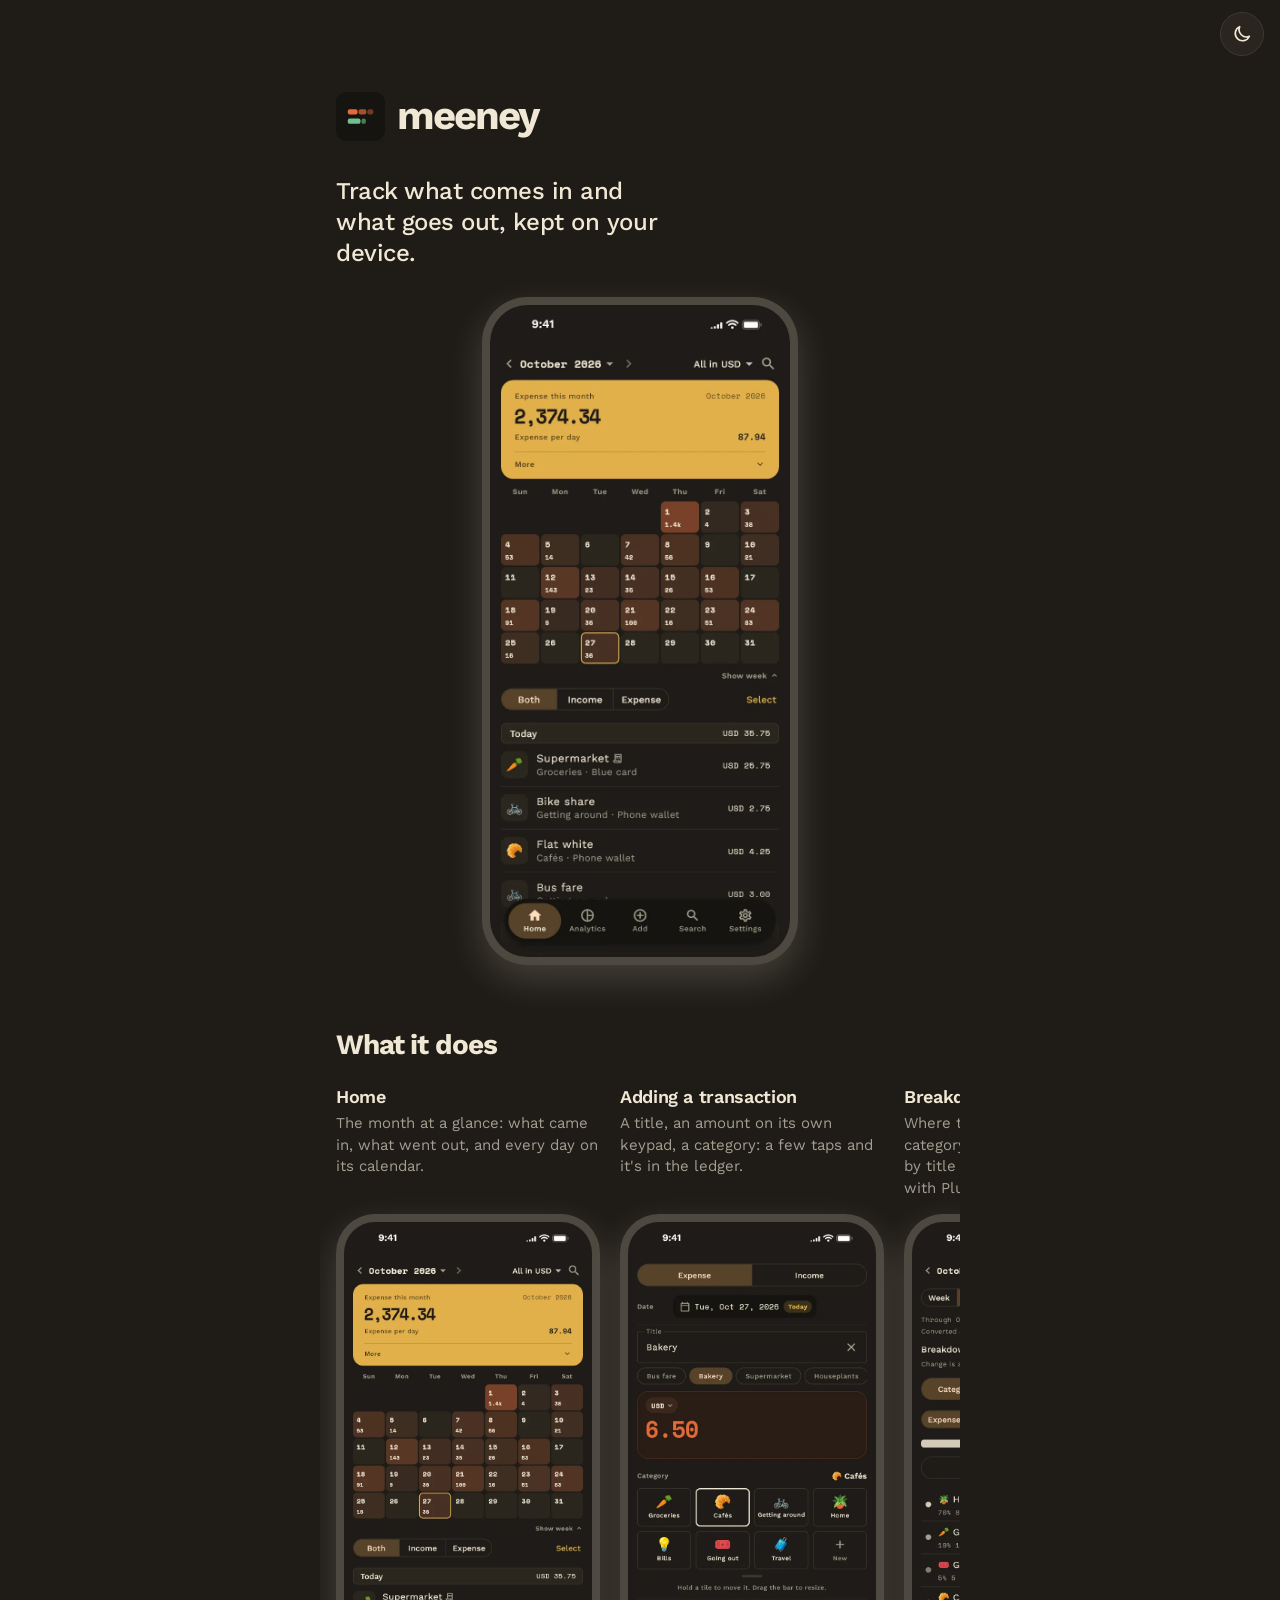
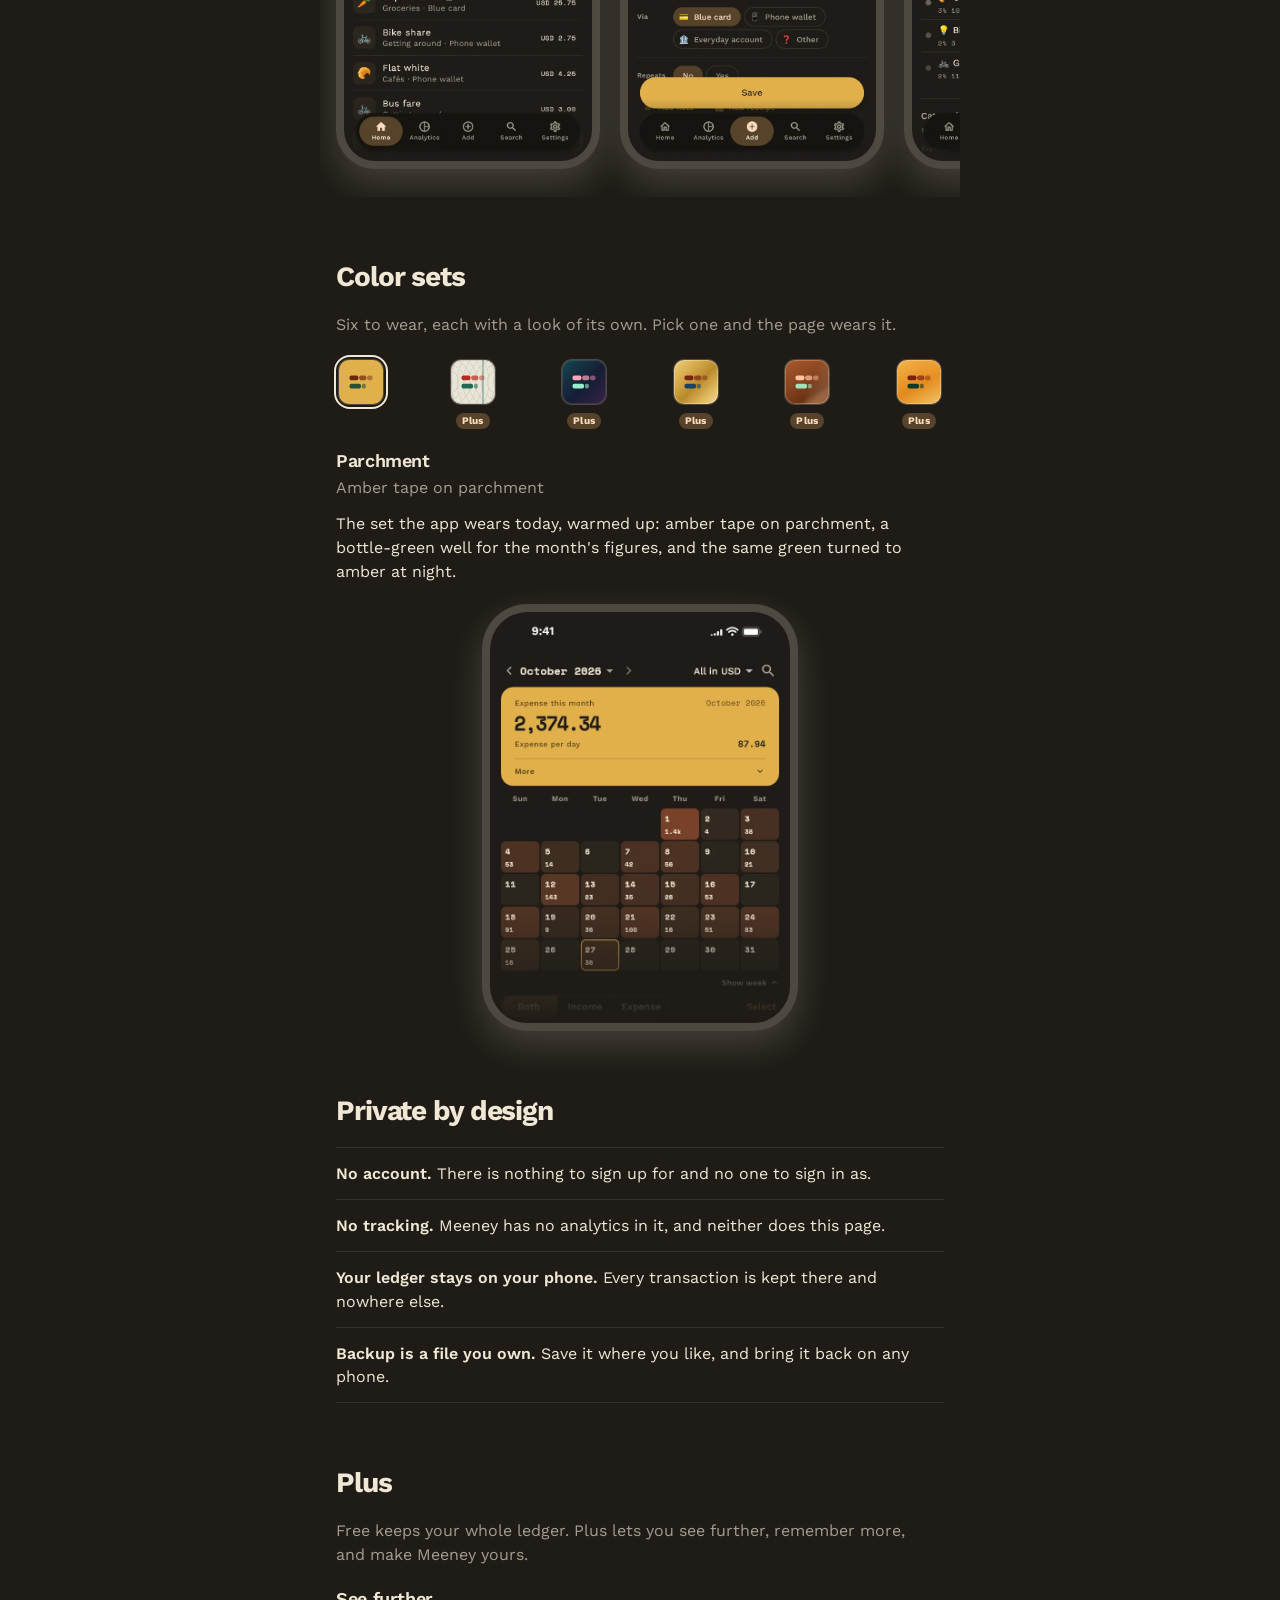
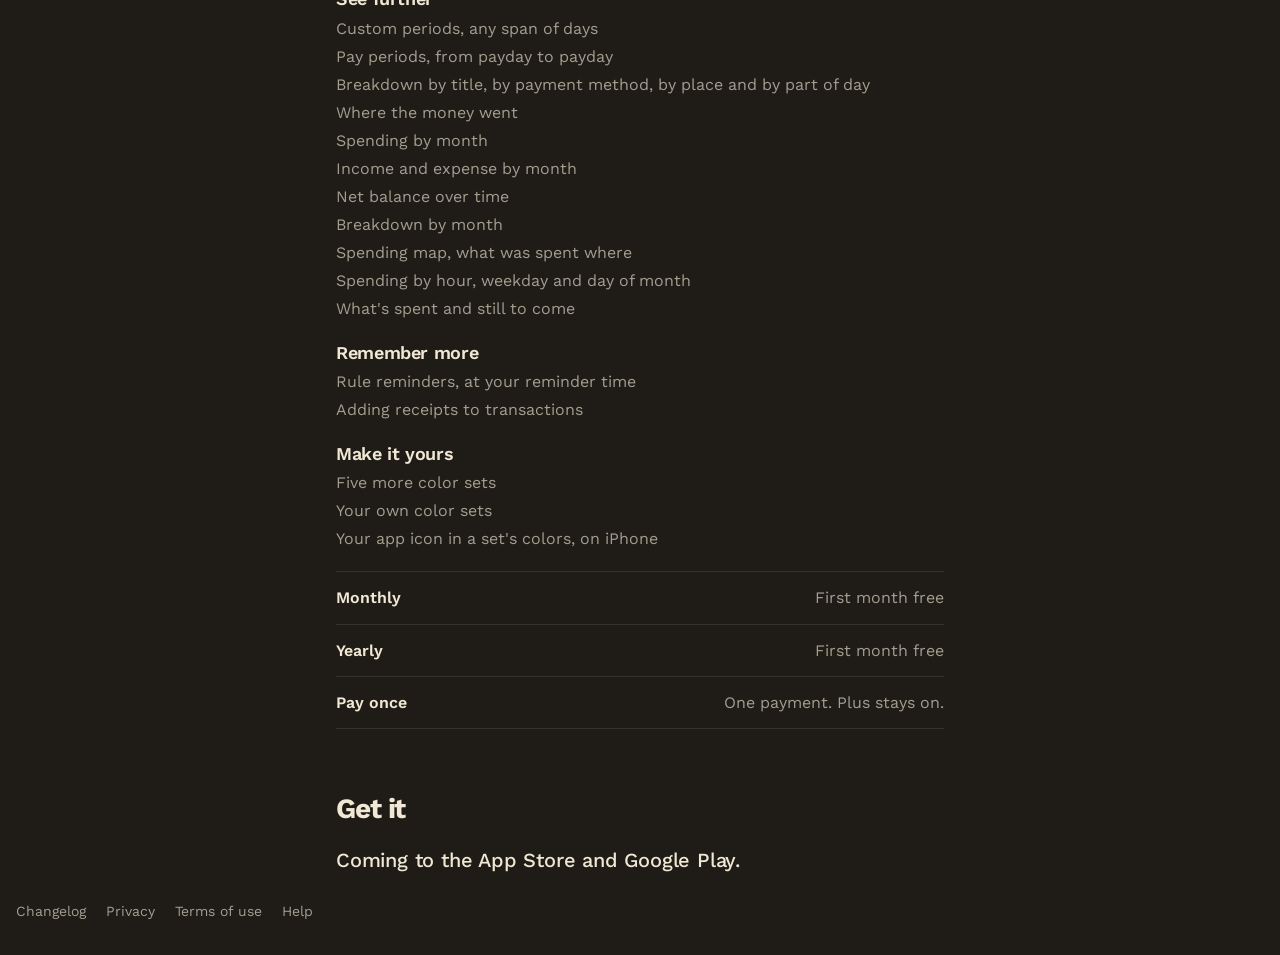
==== commit c0c86079: "Publish the Meeney site from arskiir/meeney@0397c9d" ====
--- a/meeney/index.html
+++ b/meeney/index.html
@@ -572,4 +572,4 @@
           } catch {
             // Storage may be unavailable; the served look stands.
           }
-        })();</script><link rel="stylesheet" href="/meeney/_astro/Page.DPkakDM6.css"><link rel="stylesheet" href="/meeney/_astro/index.BotTQCH4.css"></head><body data-astro-cid-ybatimd6><div class="sky" aria-hidden="true" data-astro-cid-ybatimd6></div><header class="bar" data-astro-cid-ybatimd6><style>astro-island,astro-slot,astro-static-slot{display:contents}</style><script>(function(){let e=async e=>{await(await e())()};(self.Astro||(self.Astro={})).load=e,window.dispatchEvent(new Event(`astro:load`))})();</script><script>(function(){function e(t){"@babel/helpers - typeof";return e=typeof Symbol==`function`&&typeof Symbol.iterator==`symbol`?function(e){return typeof e}:function(e){return e&&typeof Symbol==`function`&&e.constructor===Symbol&&e!==Symbol.prototype?`symbol`:typeof e},e(t)}function t(t,n){if(e(t)!=`object`||!t)return t;var r=t[Symbol.toPrimitive];if(r!==void 0){var i=r.call(t,n||`default`);if(e(i)!=`object`)return i;throw TypeError(`@@toPrimitive must return a primitive value.`)}return(n===`string`?String:Number)(t)}function n(n){var r=t(n,`string`);return e(r)==`symbol`?r:r+``}function r(e,t,r){return(t=n(t))in e?Object.defineProperty(e,t,{value:r,enumerable:!0,configurable:!0,writable:!0}):e[t]=r,e}let i=/* @__PURE__ */ new Set([`__proto__`,`constructor`,`prototype`]);{let e={0:e=>a(e),1:e=>n(e),2:e=>new RegExp(e),3:e=>new Date(e),4:e=>new Map(n(e)),5:e=>new Set(n(e)),6:e=>BigInt(e),7:e=>new URL(e),8:e=>new Uint8Array(e),9:e=>new Uint16Array(e),10:e=>new Uint32Array(e),11:e=>1/0*e},t=t=>{let[n,r]=t;return n in e?e[n](r):void 0},n=e=>e.map(t),a=e=>typeof e!=`object`||!e?e:Object.fromEntries(Object.entries(e).map(([e,n])=>[e,t(n)]));class o extends HTMLElement{constructor(...e){super(...e),r(this,`Component`,void 0),r(this,`hydrator`,void 0),r(this,`hydrate`,async()=>{var e;if(!this.hydrator||!this.isConnected)return;let t=(e=this.parentElement)==null?void 0:e.closest(`astro-island[ssr]`);if(t){t.addEventListener(`astro:hydrate`,this.hydrate,{once:!0});return}let n=this.querySelectorAll(`astro-slot`),r={},i=this.querySelectorAll(`template[data-astro-template]`);for(let e of i){let t=e.closest(this.tagName);t!=null&&t.isSameNode(this)&&(r[e.getAttribute(`data-astro-template`)||`default`]=e.innerHTML,e.remove())}for(let e of n){let t=e.closest(this.tagName);t!=null&&t.isSameNode(this)&&(r[e.getAttribute(`name`)||`default`]=e.innerHTML)}let o;try{o=this.hasAttribute(`props`)?a(JSON.parse(this.getAttribute(`props`))):{}}catch(e){let t=this.getAttribute(`component-url`)||`<unknown>`,n=this.getAttribute(`component-export`);throw n&&(t+=` (export ${n})`),console.error(`[hydrate] Error parsing props for component ${t}`,this.getAttribute(`props`),e),e}await this.hydrator(this)(this.Component,o,r,{client:this.getAttribute(`client`)}),this.removeAttribute(`ssr`),this.dispatchEvent(new CustomEvent(`astro:hydrate`))}),r(this,`unmount`,()=>{this.isConnected||this.dispatchEvent(new CustomEvent(`astro:unmount`))})}disconnectedCallback(){document.removeEventListener(`astro:after-swap`,this.unmount),document.addEventListener(`astro:after-swap`,this.unmount,{once:!0})}connectedCallback(){if(!this.hasAttribute(`await-children`)||document.readyState===`interactive`||document.readyState===`complete`)this.childrenConnectedCallback();else{let e=()=>{document.removeEventListener(`DOMContentLoaded`,e),t.disconnect(),this.childrenConnectedCallback()},t=new MutationObserver(()=>{var t;((t=this.lastChild)==null?void 0:t.nodeType)===Node.COMMENT_NODE&&this.lastChild.nodeValue===`astro:end`&&(this.lastChild.remove(),e())});t.observe(this,{childList:!0}),document.addEventListener(`DOMContentLoaded`,e)}}async childrenConnectedCallback(){let e=this.getAttribute(`before-hydration-url`);e&&await import(e),this.start()}getRetryImportUrl(e){let t=new URL(e,document.baseURI);return t.searchParams.set(`astro-retry`,Date.now().toString()),t.toString()}async importWithRetry(e){try{return await import(e)}catch(t){return await new Promise(e=>setTimeout(e,1e3)),import(this.getRetryImportUrl(e))}}handleHydrationError(e){let t=this.getAttribute(`component-url`),n=new CustomEvent(`astro:hydration-error`,{cancelable:!0,bubbles:!0,composed:!0,detail:{error:e,componentUrl:t}});this.dispatchEvent(n)&&console.error(`[astro-island] Error hydrating ${t}`,e)}async start(){let e=JSON.parse(this.getAttribute(`opts`)),t=this.getAttribute(`client`);if(Astro[t]===void 0){window.addEventListener(`astro:${t}`,()=>this.start(),{once:!0});return}try{await Astro[t](async()=>{let e=this.getAttribute(`renderer-url`);try{let[t,{default:n}]=await Promise.all([this.importWithRetry(this.getAttribute(`component-url`)),e?this.importWithRetry(e):Promise.resolve({default:()=>()=>{}})]),r=this.getAttribute(`component-export`)||`default`;if(r.includes(`.`)){this.Component=t;for(let e of r.split(`.`)){if(i.has(e)||!this.Component||typeof this.Component!=`object`&&typeof this.Component!=`function`||!Object.hasOwn(this.Component,e))throw Error(`Invalid component export path: ${r}`);this.Component=this.Component[e]}}else{if(i.has(r))throw Error(`Invalid component export path: ${r}`);this.Component=t[r]}return this.hydrator=n,this.hydrate}catch(e){return this.handleHydrationError(e),()=>{}}},e,this)}catch(e){this.handleHydrationError(e)}}attributeChangedCallback(){this.hydrate()}}r(o,`observedAttributes`,[`props`]),customElements.get(`astro-island`)||customElements.define(`astro-island`,o)}})();</script><astro-island uid="Z2sXfkb" prefix="r3" component-url="/meeney/_astro/LookToggle.B2UEqiPD.js" component-export="LookToggle" renderer-url="/meeney/_astro/client.CAPbpuJJ.js" props="{&quot;data-astro-cid-ybatimd6&quot;:[0,true]}" ssr client="load" opts="{&quot;name&quot;:&quot;LookToggle&quot;,&quot;value&quot;:true}" await-children><button type="button" role="switch" aria-checked="true" aria-label="Dark mode" class="look-toggle"><svg viewBox="0 0 24 24" aria-hidden="true" class="look-toggle-icon look-toggle-moon"><path d="M20 14.5A8 8 0 0 1 9.5 4a8 8 0 1 0 10.5 10.5Z"></path></svg><svg viewBox="0 0 24 24" aria-hidden="true" class="look-toggle-icon look-toggle-sun"><circle cx="12" cy="12" r="4"></circle><path d="M12 2.5v2M12 19.5v2M2.5 12h2M19.5 12h2M5.3 5.3l1.4 1.4M17.3 17.3l1.4 1.4M5.3 18.7l1.4-1.4M17.3 6.7l1.4-1.4"></path></svg></button><!--astro:end--></astro-island></header><main data-astro-cid-ybatimd6><div class="landing" data-astro-cid-w6ie7loq><section class="hero" aria-label="Meeney" data-astro-cid-w6ie7loq><h1 data-astro-cid-w6ie7loq><span class="logo" style="--name-size: 40px" data-astro-cid-f7espo7c><span class="mark" aria-hidden="true" data-astro-cid-f7espo7c><img class="mark-light" src="data:image/svg+xml,%3c!--%20Generated%20by%20prototypes/scripts/app-icon.mjs%20from%20schemes.json%20(Parchment)%20and%20app-icon.json.%20Do%20not%20edit%20by%20hand.%20--%3e%3csvg%20xmlns='http://www.w3.org/2000/svg'%20viewBox='0%200%20100%20100'%3e%3crect%20width='100'%20height='100'%20rx='22.4'%20fill='%23243a2c'/%3e%3crect%20x='24'%20y='35'%20width='20'%20height='11'%20rx='4'%20fill='%23f6be72'/%3e%3crect%20x='46'%20y='35'%20width='16'%20height='11'%20rx='4'%20fill='%23f6be72'%20opacity='0.7'/%3e%3crect%20x='64'%20y='35'%20width='12'%20height='11'%20rx='4'%20fill='%23f6be72'%20opacity='0.45'/%3e%3crect%20x='24'%20y='54'%20width='26'%20height='11'%20rx='4'%20fill='%23cfe8bf'/%3e%3crect%20x='52'%20y='54'%20width='9'%20height='11'%20rx='4'%20fill='%23cfe8bf'%20opacity='0.6'/%3e%3c/svg%3e" alt="" data-astro-cid-f7espo7c><img class="mark-dark" src="data:image/svg+xml,%3c!--%20Generated%20by%20prototypes/scripts/app-icon.mjs%20from%20schemes.json%20(Parchment)%20and%20app-icon.json.%20Do%20not%20edit%20by%20hand.%20--%3e%3csvg%20xmlns='http://www.w3.org/2000/svg'%20viewBox='0%200%20100%20100'%3e%3crect%20width='100'%20height='100'%20rx='22.4'%20fill='%23161410'/%3e%3crect%20x='24'%20y='35'%20width='20'%20height='11'%20rx='4'%20fill='%23e56a38'/%3e%3crect%20x='46'%20y='35'%20width='16'%20height='11'%20rx='4'%20fill='%23e56a38'%20opacity='0.7'/%3e%3crect%20x='64'%20y='35'%20width='12'%20height='11'%20rx='4'%20fill='%23e56a38'%20opacity='0.45'/%3e%3crect%20x='24'%20y='54'%20width='26'%20height='11'%20rx='4'%20fill='%236fbf8f'/%3e%3crect%20x='52'%20y='54'%20width='9'%20height='11'%20rx='4'%20fill='%236fbf8f'%20opacity='0.6'/%3e%3c/svg%3e" alt="" data-astro-cid-f7espo7c></span><span class="name" data-astro-cid-f7espo7c>meeney</span></span></h1><p class="line" data-astro-cid-w6ie7loq>Track what comes in and what goes out, kept on your device.</p><div class="stage" data-astro-cid-w6ie7loq><div class="phone" data-screen="home" style="--screen-width: 440; --screen-height: 956" data-astro-cid-ykln7coe><div class="screen" data-astro-cid-ykln7coe><img data-screenshot data-set="parchment" data-look="light" src="/meeney/_astro/home-parchment-light.DB_J1m3w.webp" alt="Home in Parchment, light" width="440" height="956" loading="eager" decoding="async" data-astro-cid-ykln7coe><img data-screenshot data-set="parchment" data-look="dark" src="/meeney/_astro/home-parchment-dark.BN5-vZQi.webp" alt="Home in Parchment, dark" width="440" height="956" loading="eager" decoding="async" data-astro-cid-ykln7coe><img data-screenshot data-set="banknote" data-look="light" src="/meeney/_astro/home-banknote-light.C-zZUqQZ.webp" alt="Home in Banknote, light" width="440" height="956" loading="eager" decoding="async" data-astro-cid-ykln7coe><img data-screenshot data-set="banknote" data-look="dark" src="/meeney/_astro/home-banknote-dark.BWKdnOkk.webp" alt="Home in Banknote, dark" width="440" height="956" loading="eager" decoding="async" data-astro-cid-ykln7coe><img data-screenshot data-set="aurora" data-look="light" src="/meeney/_astro/home-aurora-light.D5pZpWDQ.webp" alt="Home in Aurora, light" width="440" height="956" loading="eager" decoding="async" data-astro-cid-ykln7coe><img data-screenshot data-set="aurora" data-look="dark" src="/meeney/_astro/home-aurora-dark.DVTAuVF_.webp" alt="Home in Aurora, dark" width="440" height="956" loading="eager" decoding="async" data-astro-cid-ykln7coe><img data-screenshot data-set="ledger" data-look="light" src="/meeney/_astro/home-ledger-light.Bny8YE10.webp" alt="Home in Ledger, light" width="440" height="956" loading="eager" decoding="async" data-astro-cid-ykln7coe><img data-screenshot data-set="ledger" data-look="dark" src="/meeney/_astro/home-ledger-dark.TyRt8Uv2.webp" alt="Home in Ledger, dark" width="440" height="956" loading="eager" decoding="async" data-astro-cid-ykln7coe><img data-screenshot data-set="coin" data-look="light" src="/meeney/_astro/home-coin-light.B4HenHJM.webp" alt="Home in Coin, light" width="440" height="956" loading="eager" decoding="async" data-astro-cid-ykln7coe><img data-screenshot data-set="coin" data-look="dark" src="/meeney/_astro/home-coin-dark.dxUXc_qq.webp" alt="Home in Coin, dark" width="440" height="956" loading="eager" decoding="async" data-astro-cid-ykln7coe><img data-screenshot data-set="dusk" data-look="light" src="/meeney/_astro/home-dusk-light.BZo8h4vj.webp" alt="Home in Dusk, light" width="440" height="956" loading="eager" decoding="async" data-astro-cid-ykln7coe><img data-screenshot data-set="dusk" data-look="dark" src="/meeney/_astro/home-dusk-dark.CmlMRjXJ.webp" alt="Home in Dusk, dark" width="440" height="956" loading="eager" decoding="async" data-astro-cid-ykln7coe></div></div></div></section><section id="does" class="section" data-enter aria-labelledby="does-title" data-astro-cid-w6ymvdtg><h2 id="does-title" data-astro-cid-w6ymvdtg>What it does</h2><ul class="strip" data-astro-cid-w6ie7loq><li data-astro-cid-w6ie7loq><figure data-astro-cid-w6ie7loq><figcaption data-astro-cid-w6ie7loq><h3 data-astro-cid-w6ie7loq>Home</h3><p data-astro-cid-w6ie7loq>The month at a glance: what came in, what went out, and every day on its calendar.</p></figcaption><div class="phone" data-screen="home" style="--screen-width: 440; --screen-height: 956" data-astro-cid-ykln7coe><div class="screen" data-astro-cid-ykln7coe><img data-screenshot data-set="parchment" data-look="light" src="/meeney/_astro/home-parchment-light.DB_J1m3w.webp" alt="Home in Parchment, light" width="440" height="956" loading="lazy" decoding="async" data-astro-cid-ykln7coe><img data-screenshot data-set="parchment" data-look="dark" src="/meeney/_astro/home-parchment-dark.BN5-vZQi.webp" alt="Home in Parchment, dark" width="440" height="956" loading="lazy" decoding="async" data-astro-cid-ykln7coe><img data-screenshot data-set="banknote" data-look="light" src="/meeney/_astro/home-banknote-light.C-zZUqQZ.webp" alt="Home in Banknote, light" width="440" height="956" loading="lazy" decoding="async" data-astro-cid-ykln7coe><img data-screenshot data-set="banknote" data-look="dark" src="/meeney/_astro/home-banknote-dark.BWKdnOkk.webp" alt="Home in Banknote, dark" width="440" height="956" loading="lazy" decoding="async" data-astro-cid-ykln7coe><img data-screenshot data-set="aurora" data-look="light" src="/meeney/_astro/home-aurora-light.D5pZpWDQ.webp" alt="Home in Aurora, light" width="440" height="956" loading="lazy" decoding="async" data-astro-cid-ykln7coe><img data-screenshot data-set="aurora" data-look="dark" src="/meeney/_astro/home-aurora-dark.DVTAuVF_.webp" alt="Home in Aurora, dark" width="440" height="956" loading="lazy" decoding="async" data-astro-cid-ykln7coe><img data-screenshot data-set="ledger" data-look="light" src="/meeney/_astro/home-ledger-light.Bny8YE10.webp" alt="Home in Ledger, light" width="440" height="956" loading="lazy" decoding="async" data-astro-cid-ykln7coe><img data-screenshot data-set="ledger" data-look="dark" src="/meeney/_astro/home-ledger-dark.TyRt8Uv2.webp" alt="Home in Ledger, dark" width="440" height="956" loading="lazy" decoding="async" data-astro-cid-ykln7coe><img data-screenshot data-set="coin" data-look="light" src="/meeney/_astro/home-coin-light.B4HenHJM.webp" alt="Home in Coin, light" width="440" height="956" loading="lazy" decoding="async" data-astro-cid-ykln7coe><img data-screenshot data-set="coin" data-look="dark" src="/meeney/_astro/home-coin-dark.dxUXc_qq.webp" alt="Home in Coin, dark" width="440" height="956" loading="lazy" decoding="async" data-astro-cid-ykln7coe><img data-screenshot data-set="dusk" data-look="light" src="/meeney/_astro/home-dusk-light.BZo8h4vj.webp" alt="Home in Dusk, light" width="440" height="956" loading="lazy" decoding="async" data-astro-cid-ykln7coe><img data-screenshot data-set="dusk" data-look="dark" src="/meeney/_astro/home-dusk-dark.CmlMRjXJ.webp" alt="Home in Dusk, dark" width="440" height="956" loading="lazy" decoding="async" data-astro-cid-ykln7coe></div></div></figure></li><li data-astro-cid-w6ie7loq><figure data-astro-cid-w6ie7loq><figcaption data-astro-cid-w6ie7loq><h3 data-astro-cid-w6ie7loq>Adding a transaction</h3><p data-astro-cid-w6ie7loq>A title, an amount on its own keypad, a category: a few taps and it&#39;s in the ledger.</p></figcaption><div class="phone" data-screen="transaction-form" style="--screen-width: 440; --screen-height: 956" data-astro-cid-ykln7coe><div class="screen" data-astro-cid-ykln7coe><img data-screenshot data-set="parchment" data-look="light" src="/meeney/_astro/transaction-form-parchment-light.vhViFyr_.webp" alt="Adding a transaction in Parchment, light" width="440" height="956" loading="lazy" decoding="async" data-astro-cid-ykln7coe><img data-screenshot data-set="parchment" data-look="dark" src="/meeney/_astro/transaction-form-parchment-dark.uynzpbhk.webp" alt="Adding a transaction in Parchment, dark" width="440" height="956" loading="lazy" decoding="async" data-astro-cid-ykln7coe><img data-screenshot data-set="banknote" data-look="light" src="/meeney/_astro/transaction-form-banknote-light.D8Gbr2oC.webp" alt="Adding a transaction in Banknote, light" width="440" height="956" loading="lazy" decoding="async" data-astro-cid-ykln7coe><img data-screenshot data-set="banknote" data-look="dark" src="/meeney/_astro/transaction-form-banknote-dark.BTk-FK9g.webp" alt="Adding a transaction in Banknote, dark" width="440" height="956" loading="lazy" decoding="async" data-astro-cid-ykln7coe><img data-screenshot data-set="aurora" data-look="light" src="/meeney/_astro/transaction-form-aurora-light.B2ZtGGZM.webp" alt="Adding a transaction in Aurora, light" width="440" height="956" loading="lazy" decoding="async" data-astro-cid-ykln7coe><img data-screenshot data-set="aurora" data-look="dark" src="/meeney/_astro/transaction-form-aurora-dark.B0D0HA9X.webp" alt="Adding a transaction in Aurora, dark" width="440" height="956" loading="lazy" decoding="async" data-astro-cid-ykln7coe><img data-screenshot data-set="ledger" data-look="light" src="/meeney/_astro/transaction-form-ledger-light.CH6ZuYIU.webp" alt="Adding a transaction in Ledger, light" width="440" height="956" loading="lazy" decoding="async" data-astro-cid-ykln7coe><img data-screenshot data-set="ledger" data-look="dark" src="/meeney/_astro/transaction-form-ledger-dark.CODNSkBH.webp" alt="Adding a transaction in Ledger, dark" width="440" height="956" loading="lazy" decoding="async" data-astro-cid-ykln7coe><img data-screenshot data-set="coin" data-look="light" src="/meeney/_astro/transaction-form-coin-light.DSfXjevS.webp" alt="Adding a transaction in Coin, light" width="440" height="956" loading="lazy" decoding="async" data-astro-cid-ykln7coe><img data-screenshot data-set="coin" data-look="dark" src="/meeney/_astro/transaction-form-coin-dark.Djhy_HdO.webp" alt="Adding a transaction in Coin, dark" width="440" height="956" loading="lazy" decoding="async" data-astro-cid-ykln7coe><img data-screenshot data-set="dusk" data-look="light" src="/meeney/_astro/transaction-form-dusk-light.QFxZEp9X.webp" alt="Adding a transaction in Dusk, light" width="440" height="956" loading="lazy" decoding="async" data-astro-cid-ykln7coe><img data-screenshot data-set="dusk" data-look="dark" src="/meeney/_astro/transaction-form-dusk-dark.Ba6xw2Qm.webp" alt="Adding a transaction in Dusk, dark" width="440" height="956" loading="lazy" decoding="async" data-astro-cid-ykln7coe></div></div></figure></li><li data-astro-cid-w6ie7loq><figure data-astro-cid-w6ie7loq><figcaption data-astro-cid-w6ie7loq><h3 data-astro-cid-w6ie7loq>Breakdown</h3><p data-astro-cid-w6ie7loq>Where the month went, category by category, against the month before; by title and by payment method with Plus. <span class="plus-mark">Plus</span></p></figcaption><div class="phone" data-screen="analytics-breakdown" style="--screen-width: 440; --screen-height: 956" data-astro-cid-ykln7coe><div class="screen" data-astro-cid-ykln7coe><img data-screenshot data-set="parchment" data-look="light" src="/meeney/_astro/analytics-breakdown-parchment-light.Hkbuz627.webp" alt="Breakdown in Parchment, light" width="440" height="956" loading="lazy" decoding="async" data-astro-cid-ykln7coe><img data-screenshot data-set="parchment" data-look="dark" src="/meeney/_astro/analytics-breakdown-parchment-dark.CuACQZws.webp" alt="Breakdown in Parchment, dark" width="440" height="956" loading="lazy" decoding="async" data-astro-cid-ykln7coe><img data-screenshot data-set="banknote" data-look="light" src="/meeney/_astro/analytics-breakdown-banknote-light.0g0SfyPO.webp" alt="Breakdown in Banknote, light" width="440" height="956" loading="lazy" decoding="async" data-astro-cid-ykln7coe><img data-screenshot data-set="banknote" data-look="dark" src="/meeney/_astro/analytics-breakdown-banknote-dark.DpvFc8-b.webp" alt="Breakdown in Banknote, dark" width="440" height="956" loading="lazy" decoding="async" data-astro-cid-ykln7coe><img data-screenshot data-set="aurora" data-look="light" src="/meeney/_astro/analytics-breakdown-aurora-light.DvncuYpZ.webp" alt="Breakdown in Aurora, light" width="440" height="956" loading="lazy" decoding="async" data-astro-cid-ykln7coe><img data-screenshot data-set="aurora" data-look="dark" src="/meeney/_astro/analytics-breakdown-aurora-dark.Df_j42U9.webp" alt="Breakdown in Aurora, dark" width="440" height="956" loading="lazy" decoding="async" data-astro-cid-ykln7coe><img data-screenshot data-set="ledger" data-look="light" src="/meeney/_astro/analytics-breakdown-ledger-light.DsFgkK1I.webp" alt="Breakdown in Ledger, light" width="440" height="956" loading="lazy" decoding="async" data-astro-cid-ykln7coe><img data-screenshot data-set="ledger" data-look="dark" src="/meeney/_astro/analytics-breakdown-ledger-dark.uwpLkd1m.webp" alt="Breakdown in Ledger, dark" width="440" height="956" loading="lazy" decoding="async" data-astro-cid-ykln7coe><img data-screenshot data-set="coin" data-look="light" src="/meeney/_astro/analytics-breakdown-coin-light.UfaXEJol.webp" alt="Breakdown in Coin, light" width="440" height="956" loading="lazy" decoding="async" data-astro-cid-ykln7coe><img data-screenshot data-set="coin" data-look="dark" src="/meeney/_astro/analytics-breakdown-coin-dark.CDFpf-rZ.webp" alt="Breakdown in Coin, dark" width="440" height="956" loading="lazy" decoding="async" data-astro-cid-ykln7coe><img data-screenshot data-set="dusk" data-look="light" src="/meeney/_astro/analytics-breakdown-dusk-light.DKMhayUj.webp" alt="Breakdown in Dusk, light" width="440" height="956" loading="lazy" decoding="async" data-astro-cid-ykln7coe><img data-screenshot data-set="dusk" data-look="dark" src="/meeney/_astro/analytics-breakdown-dusk-dark.Bw_u1h7k.webp" alt="Breakdown in Dusk, dark" width="440" height="956" loading="lazy" decoding="async" data-astro-cid-ykln7coe></div></div></figure></li><li data-astro-cid-w6ie7loq><figure data-astro-cid-w6ie7loq><figcaption data-astro-cid-w6ie7loq><h3 data-astro-cid-w6ie7loq>Money flow</h3><p data-astro-cid-w6ie7loq>Income meets in the middle, then splits into spending and what you kept. <span class="plus-mark">Plus</span></p></figcaption><div class="phone" data-screen="money-flow" style="--screen-width: 440; --screen-height: 956" data-astro-cid-ykln7coe><div class="screen" data-astro-cid-ykln7coe><img data-screenshot data-set="parchment" data-look="light" src="/meeney/_astro/money-flow-parchment-light.BFpBA5D9.webp" alt="Money flow in Parchment, light" width="440" height="956" loading="lazy" decoding="async" data-astro-cid-ykln7coe><img data-screenshot data-set="parchment" data-look="dark" src="/meeney/_astro/money-flow-parchment-dark.B3DFZ3N1.webp" alt="Money flow in Parchment, dark" width="440" height="956" loading="lazy" decoding="async" data-astro-cid-ykln7coe><img data-screenshot data-set="banknote" data-look="light" src="/meeney/_astro/money-flow-banknote-light.c7r3PkA7.webp" alt="Money flow in Banknote, light" width="440" height="956" loading="lazy" decoding="async" data-astro-cid-ykln7coe><img data-screenshot data-set="banknote" data-look="dark" src="/meeney/_astro/money-flow-banknote-dark.CM1EPE2Z.webp" alt="Money flow in Banknote, dark" width="440" height="956" loading="lazy" decoding="async" data-astro-cid-ykln7coe><img data-screenshot data-set="aurora" data-look="light" src="/meeney/_astro/money-flow-aurora-light.BJIGomOi.webp" alt="Money flow in Aurora, light" width="440" height="956" loading="lazy" decoding="async" data-astro-cid-ykln7coe><img data-screenshot data-set="aurora" data-look="dark" src="/meeney/_astro/money-flow-aurora-dark.Bylm3EWg.webp" alt="Money flow in Aurora, dark" width="440" height="956" loading="lazy" decoding="async" data-astro-cid-ykln7coe><img data-screenshot data-set="ledger" data-look="light" src="/meeney/_astro/money-flow-ledger-light.60919C05.webp" alt="Money flow in Ledger, light" width="440" height="956" loading="lazy" decoding="async" data-astro-cid-ykln7coe><img data-screenshot data-set="ledger" data-look="dark" src="/meeney/_astro/money-flow-ledger-dark.BPH2zG6-.webp" alt="Money flow in Ledger, dark" width="440" height="956" loading="lazy" decoding="async" data-astro-cid-ykln7coe><img data-screenshot data-set="coin" data-look="light" src="/meeney/_astro/money-flow-coin-light.D3FeSFfx.webp" alt="Money flow in Coin, light" width="440" height="956" loading="lazy" decoding="async" data-astro-cid-ykln7coe><img data-screenshot data-set="coin" data-look="dark" src="/meeney/_astro/money-flow-coin-dark.apG8kb0z.webp" alt="Money flow in Coin, dark" width="440" height="956" loading="lazy" decoding="async" data-astro-cid-ykln7coe><img data-screenshot data-set="dusk" data-look="light" src="/meeney/_astro/money-flow-dusk-light.D66fQGSn.webp" alt="Money flow in Dusk, light" width="440" height="956" loading="lazy" decoding="async" data-astro-cid-ykln7coe><img data-screenshot data-set="dusk" data-look="dark" src="/meeney/_astro/money-flow-dusk-dark.BnkH25aQ.webp" alt="Money flow in Dusk, dark" width="440" height="956" loading="lazy" decoding="async" data-astro-cid-ykln7coe></div></div></figure></li><li data-astro-cid-w6ie7loq><figure data-astro-cid-w6ie7loq><figcaption data-astro-cid-w6ie7loq><h3 data-astro-cid-w6ie7loq>Recurring rules</h3><p data-astro-cid-w6ie7loq>Rent, salary, a subscription: a rule writes its transaction on schedule and shows what&#39;s next.</p></figcaption><div class="phone" data-screen="recurring-rule" style="--screen-width: 440; --screen-height: 956" data-astro-cid-ykln7coe><div class="screen" data-astro-cid-ykln7coe><img data-screenshot data-set="parchment" data-look="light" src="/meeney/_astro/recurring-rule-parchment-light.BtIC_ldD.webp" alt="Recurring rules in Parchment, light" width="440" height="956" loading="lazy" decoding="async" data-astro-cid-ykln7coe><img data-screenshot data-set="parchment" data-look="dark" src="/meeney/_astro/recurring-rule-parchment-dark.BHBqoBDq.webp" alt="Recurring rules in Parchment, dark" width="440" height="956" loading="lazy" decoding="async" data-astro-cid-ykln7coe><img data-screenshot data-set="banknote" data-look="light" src="/meeney/_astro/recurring-rule-banknote-light.G0gZ2L34.webp" alt="Recurring rules in Banknote, light" width="440" height="956" loading="lazy" decoding="async" data-astro-cid-ykln7coe><img data-screenshot data-set="banknote" data-look="dark" src="/meeney/_astro/recurring-rule-banknote-dark.Bk9QBXHD.webp" alt="Recurring rules in Banknote, dark" width="440" height="956" loading="lazy" decoding="async" data-astro-cid-ykln7coe><img data-screenshot data-set="aurora" data-look="light" src="/meeney/_astro/recurring-rule-aurora-light.D1ViCqFF.webp" alt="Recurring rules in Aurora, light" width="440" height="956" loading="lazy" decoding="async" data-astro-cid-ykln7coe><img data-screenshot data-set="aurora" data-look="dark" src="/meeney/_astro/recurring-rule-aurora-dark.hGY5SQ2_.webp" alt="Recurring rules in Aurora, dark" width="440" height="956" loading="lazy" decoding="async" data-astro-cid-ykln7coe><img data-screenshot data-set="ledger" data-look="light" src="/meeney/_astro/recurring-rule-ledger-light.B-JyfY2l.webp" alt="Recurring rules in Ledger, light" width="440" height="956" loading="lazy" decoding="async" data-astro-cid-ykln7coe><img data-screenshot data-set="ledger" data-look="dark" src="/meeney/_astro/recurring-rule-ledger-dark.Cyk9bct9.webp" alt="Recurring rules in Ledger, dark" width="440" height="956" loading="lazy" decoding="async" data-astro-cid-ykln7coe><img data-screenshot data-set="coin" data-look="light" src="/meeney/_astro/recurring-rule-coin-light.OPyXdNZD.webp" alt="Recurring rules in Coin, light" width="440" height="956" loading="lazy" decoding="async" data-astro-cid-ykln7coe><img data-screenshot data-set="coin" data-look="dark" src="/meeney/_astro/recurring-rule-coin-dark.CdsAWFyv.webp" alt="Recurring rules in Coin, dark" width="440" height="956" loading="lazy" decoding="async" data-astro-cid-ykln7coe><img data-screenshot data-set="dusk" data-look="light" src="/meeney/_astro/recurring-rule-dusk-light.jarzPog2.webp" alt="Recurring rules in Dusk, light" width="440" height="956" loading="lazy" decoding="async" data-astro-cid-ykln7coe><img data-screenshot data-set="dusk" data-look="dark" src="/meeney/_astro/recurring-rule-dusk-dark.BB91IKYP.webp" alt="Recurring rules in Dusk, dark" width="440" height="956" loading="lazy" decoding="async" data-astro-cid-ykln7coe></div></div></figure></li><li data-astro-cid-w6ie7loq><figure data-astro-cid-w6ie7loq><figcaption data-astro-cid-w6ie7loq><h3 data-astro-cid-w6ie7loq>Search</h3><p data-astro-cid-w6ie7loq>Any transaction, by what it says, when it was, how much, and how it was paid.</p></figcaption><div class="phone" data-screen="search" style="--screen-width: 440; --screen-height: 956" data-astro-cid-ykln7coe><div class="screen" data-astro-cid-ykln7coe><img data-screenshot data-set="parchment" data-look="light" src="/meeney/_astro/search-parchment-light.DgNluPyU.webp" alt="Search in Parchment, light" width="440" height="956" loading="lazy" decoding="async" data-astro-cid-ykln7coe><img data-screenshot data-set="parchment" data-look="dark" src="/meeney/_astro/search-parchment-dark.CuHlF50k.webp" alt="Search in Parchment, dark" width="440" height="956" loading="lazy" decoding="async" data-astro-cid-ykln7coe><img data-screenshot data-set="banknote" data-look="light" src="/meeney/_astro/search-banknote-light.BqhVKYd4.webp" alt="Search in Banknote, light" width="440" height="956" loading="lazy" decoding="async" data-astro-cid-ykln7coe><img data-screenshot data-set="banknote" data-look="dark" src="/meeney/_astro/search-banknote-dark.IxuN4kuA.webp" alt="Search in Banknote, dark" width="440" height="956" loading="lazy" decoding="async" data-astro-cid-ykln7coe><img data-screenshot data-set="aurora" data-look="light" src="/meeney/_astro/search-aurora-light.3e58Yl3X.webp" alt="Search in Aurora, light" width="440" height="956" loading="lazy" decoding="async" data-astro-cid-ykln7coe><img data-screenshot data-set="aurora" data-look="dark" src="/meeney/_astro/search-aurora-dark.Dlo-t8b_.webp" alt="Search in Aurora, dark" width="440" height="956" loading="lazy" decoding="async" data-astro-cid-ykln7coe><img data-screenshot data-set="ledger" data-look="light" src="/meeney/_astro/search-ledger-light.CY9VQF_c.webp" alt="Search in Ledger, light" width="440" height="956" loading="lazy" decoding="async" data-astro-cid-ykln7coe><img data-screenshot data-set="ledger" data-look="dark" src="/meeney/_astro/search-ledger-dark.DeynKKuR.webp" alt="Search in Ledger, dark" width="440" height="956" loading="lazy" decoding="async" data-astro-cid-ykln7coe><img data-screenshot data-set="coin" data-look="light" src="/meeney/_astro/search-coin-light.CvQ2PHxb.webp" alt="Search in Coin, light" width="440" height="956" loading="lazy" decoding="async" data-astro-cid-ykln7coe><img data-screenshot data-set="coin" data-look="dark" src="/meeney/_astro/search-coin-dark.BL0ts8Ch.webp" alt="Search in Coin, dark" width="440" height="956" loading="lazy" decoding="async" data-astro-cid-ykln7coe><img data-screenshot data-set="dusk" data-look="light" src="/meeney/_astro/search-dusk-light.CLXwhl8v.webp" alt="Search in Dusk, light" width="440" height="956" loading="lazy" decoding="async" data-astro-cid-ykln7coe><img data-screenshot data-set="dusk" data-look="dark" src="/meeney/_astro/search-dusk-dark.Dwmy3NM5.webp" alt="Search in Dusk, dark" width="440" height="956" loading="lazy" decoding="async" data-astro-cid-ykln7coe></div></div></figure></li></ul></section><section id="sets" class="section" data-enter aria-labelledby="sets-title" data-astro-cid-w6ymvdtg><h2 id="sets-title" data-astro-cid-w6ymvdtg>Color sets</h2><p class="muted" data-astro-cid-w6ie7loq>Six to wear, each with a look of its own. Pick one and the page wears it.</p><astro-island uid="Z12ADeT" prefix="r2" component-url="/meeney/_astro/SetPicker.XmM2-zgf.js" component-export="SetPicker" renderer-url="/meeney/_astro/client.CAPbpuJJ.js" props="{&quot;sets&quot;:[1,[[0,{&quot;id&quot;:[0,&quot;parchment&quot;],&quot;name&quot;:[0,&quot;Parchment&quot;],&quot;tagline&quot;:[0,&quot;Amber tape on parchment&quot;],&quot;story&quot;:[0,&quot;The set the app wears today, warmed up: amber tape on parchment, a bottle-green well for the month&#39;s figures, and the same green turned to amber at night.&quot;],&quot;plus&quot;:[0,false]}],[0,{&quot;id&quot;:[0,&quot;banknote&quot;],&quot;name&quot;:[0,&quot;Banknote&quot;],&quot;tagline&quot;:[0,&quot;A ¥10,000 note under a loupe&quot;],&quot;story&quot;:[0,&quot;A ¥10,000 note under a loupe: intaglio ink pressed into cotton paper, a teal underprint, and the vermilion of a hanko for what went out. At night the note lies in a leather wallet, and the month&#39;s figures are printed on the note itself.&quot;],&quot;plus&quot;:[0,true]}],[0,{&quot;id&quot;:[0,&quot;aurora&quot;],&quot;name&quot;:[0,&quot;Aurora&quot;],&quot;tagline&quot;:[0,&quot;A slow northern sky&quot;],&quot;story&quot;:[0,&quot;A month watched from the far north. By day the blue hour before dawn, peach and pale blue high in the sky; by night the aurora moving slowly over deep navy, with the month&#39;s figures on a patch of it.&quot;],&quot;plus&quot;:[0,true]}],[0,{&quot;id&quot;:[0,&quot;ledger&quot;],&quot;name&quot;:[0,&quot;Ledger&quot;],&quot;tagline&quot;:[0,&quot;The bookkeeper&#39;s book&quot;],&quot;story&quot;:[0,&quot;The bookkeeper&#39;s ledger: green paper, blue-black ink for what came in and a red pencil for what went out, the month&#39;s figures on the bottle-green cloth of the cover. At night the book is closed, the cloth is the page, and the figures are stamped in gold foil.&quot;],&quot;plus&quot;:[0,true]}],[0,{&quot;id&quot;:[0,&quot;coin&quot;],&quot;name&quot;:[0,&quot;Coin&quot;],&quot;tagline&quot;:[0,&quot;Loose change, copper and pewter&quot;],&quot;story&quot;:[0,&quot;Loose change. Brushed pewter by day and gunmetal by night, steel-blue chrome, copper for what leaves the hand and verdigris, copper gone green with time, for what comes back. A sheen turns slowly across the month&#39;s figures, as light does across a coin.&quot;],&quot;plus&quot;:[0,true]}],[0,{&quot;id&quot;:[0,&quot;dusk&quot;],&quot;name&quot;:[0,&quot;Dusk&quot;],&quot;tagline&quot;:[0,&quot;Bangkok at the blue hour&quot;],&quot;story&quot;:[0,&quot;Bangkok at the blue hour. Lavender-white in the morning, indigo at night, saffron robes and gold leaf for the chrome, jade for what came in and chili for what went out. The glow at the top of the page breathes slowly between saffron and rose, as the sky does after the sun has gone.&quot;],&quot;plus&quot;:[0,true]}]]],&quot;icon&quot;:[0,{&quot;canvas&quot;:[0,100],&quot;bars&quot;:[1,[[0,{&quot;x&quot;:[0,24],&quot;y&quot;:[0,35],&quot;width&quot;:[0,20],&quot;height&quot;:[0,11],&quot;radius&quot;:[0,4],&quot;flow&quot;:[0,&quot;expense&quot;],&quot;opacity&quot;:[0,1]}],[0,{&quot;x&quot;:[0,46],&quot;y&quot;:[0,35],&quot;width&quot;:[0,16],&quot;height&quot;:[0,11],&quot;radius&quot;:[0,4],&quot;flow&quot;:[0,&quot;expense&quot;],&quot;opacity&quot;:[0,0.7]}],[0,{&quot;x&quot;:[0,64],&quot;y&quot;:[0,35],&quot;width&quot;:[0,12],&quot;height&quot;:[0,11],&quot;radius&quot;:[0,4],&quot;flow&quot;:[0,&quot;expense&quot;],&quot;opacity&quot;:[0,0.45]}],[0,{&quot;x&quot;:[0,24],&quot;y&quot;:[0,54],&quot;width&quot;:[0,26],&quot;height&quot;:[0,11],&quot;radius&quot;:[0,4],&quot;flow&quot;:[0,&quot;income&quot;],&quot;opacity&quot;:[0,1]}],[0,{&quot;x&quot;:[0,52],&quot;y&quot;:[0,54],&quot;width&quot;:[0,9],&quot;height&quot;:[0,11],&quot;radius&quot;:[0,4],&quot;flow&quot;:[0,&quot;income&quot;],&quot;opacity&quot;:[0,0.6]}]]]}],&quot;stamp&quot;:[0,{&quot;text&quot;:[0,&quot;Plus&quot;],&quot;label&quot;:[0,&quot;Part of Plus&quot;]}],&quot;data-astro-cid-w6ie7loq&quot;:[0,true]}" ssr client="load" opts="{&quot;name&quot;:&quot;SetPicker&quot;,&quot;value&quot;:true}" await-children><div class="set-picker"><div role="radiogroup" aria-label="Color set" class="swatches"><button type="button" role="radio" aria-checked="true" aria-label="Parchment" tabindex="0" data-set="parchment" class="swatch"><span class="coin-ring" aria-hidden="true"><span class="coin" data-scheme="parchment" data-theme="light"><svg viewBox="0 0 100 100"><rect x="24" y="35" width="20" height="11" rx="4" class="bar-expense" opacity="1"></rect><rect x="46" y="35" width="16" height="11" rx="4" class="bar-expense" opacity="0.7"></rect><rect x="64" y="35" width="12" height="11" rx="4" class="bar-expense" opacity="0.45"></rect><rect x="24" y="54" width="26" height="11" rx="4" class="bar-income" opacity="1"></rect><rect x="52" y="54" width="9" height="11" rx="4" class="bar-income" opacity="0.6"></rect></svg></span><span class="coin" data-scheme="parchment" data-theme="dark"><svg viewBox="0 0 100 100"><rect x="24" y="35" width="20" height="11" rx="4" class="bar-expense" opacity="1"></rect><rect x="46" y="35" width="16" height="11" rx="4" class="bar-expense" opacity="0.7"></rect><rect x="64" y="35" width="12" height="11" rx="4" class="bar-expense" opacity="0.45"></rect><rect x="24" y="54" width="26" height="11" rx="4" class="bar-income" opacity="1"></rect><rect x="52" y="54" width="9" height="11" rx="4" class="bar-income" opacity="0.6"></rect></svg></span></span></button><button type="button" role="radio" aria-checked="false" aria-label="Banknote, Part of Plus" tabindex="-1" data-set="banknote" class="swatch"><span class="coin-ring" aria-hidden="true"><span class="coin" data-scheme="banknote" data-theme="light"><svg viewBox="0 0 100 100"><rect x="24" y="35" width="20" height="11" rx="4" class="bar-expense" opacity="1"></rect><rect x="46" y="35" width="16" height="11" rx="4" class="bar-expense" opacity="0.7"></rect><rect x="64" y="35" width="12" height="11" rx="4" class="bar-expense" opacity="0.45"></rect><rect x="24" y="54" width="26" height="11" rx="4" class="bar-income" opacity="1"></rect><rect x="52" y="54" width="9" height="11" rx="4" class="bar-income" opacity="0.6"></rect></svg></span><span class="coin" data-scheme="banknote" data-theme="dark"><svg viewBox="0 0 100 100"><rect x="24" y="35" width="20" height="11" rx="4" class="bar-expense" opacity="1"></rect><rect x="46" y="35" width="16" height="11" rx="4" class="bar-expense" opacity="0.7"></rect><rect x="64" y="35" width="12" height="11" rx="4" class="bar-expense" opacity="0.45"></rect><rect x="24" y="54" width="26" height="11" rx="4" class="bar-income" opacity="1"></rect><rect x="52" y="54" width="9" height="11" rx="4" class="bar-income" opacity="0.6"></rect></svg></span></span><span class="plus-mark" aria-hidden="true">Plus</span></button><button type="button" role="radio" aria-checked="false" aria-label="Aurora, Part of Plus" tabindex="-1" data-set="aurora" class="swatch"><span class="coin-ring" aria-hidden="true"><span class="coin" data-scheme="aurora" data-theme="light"><svg viewBox="0 0 100 100"><rect x="24" y="35" width="20" height="11" rx="4" class="bar-expense" opacity="1"></rect><rect x="46" y="35" width="16" height="11" rx="4" class="bar-expense" opacity="0.7"></rect><rect x="64" y="35" width="12" height="11" rx="4" class="bar-expense" opacity="0.45"></rect><rect x="24" y="54" width="26" height="11" rx="4" class="bar-income" opacity="1"></rect><rect x="52" y="54" width="9" height="11" rx="4" class="bar-income" opacity="0.6"></rect></svg></span><span class="coin" data-scheme="aurora" data-theme="dark"><svg viewBox="0 0 100 100"><rect x="24" y="35" width="20" height="11" rx="4" class="bar-expense" opacity="1"></rect><rect x="46" y="35" width="16" height="11" rx="4" class="bar-expense" opacity="0.7"></rect><rect x="64" y="35" width="12" height="11" rx="4" class="bar-expense" opacity="0.45"></rect><rect x="24" y="54" width="26" height="11" rx="4" class="bar-income" opacity="1"></rect><rect x="52" y="54" width="9" height="11" rx="4" class="bar-income" opacity="0.6"></rect></svg></span></span><span class="plus-mark" aria-hidden="true">Plus</span></button><button type="button" role="radio" aria-checked="false" aria-label="Ledger, Part of Plus" tabindex="-1" data-set="ledger" class="swatch"><span class="coin-ring" aria-hidden="true"><span class="coin" data-scheme="ledger" data-theme="light"><svg viewBox="0 0 100 100"><rect x="24" y="35" width="20" height="11" rx="4" class="bar-expense" opacity="1"></rect><rect x="46" y="35" width="16" height="11" rx="4" class="bar-expense" opacity="0.7"></rect><rect x="64" y="35" width="12" height="11" rx="4" class="bar-expense" opacity="0.45"></rect><rect x="24" y="54" width="26" height="11" rx="4" class="bar-income" opacity="1"></rect><rect x="52" y="54" width="9" height="11" rx="4" class="bar-income" opacity="0.6"></rect></svg></span><span class="coin" data-scheme="ledger" data-theme="dark"><svg viewBox="0 0 100 100"><rect x="24" y="35" width="20" height="11" rx="4" class="bar-expense" opacity="1"></rect><rect x="46" y="35" width="16" height="11" rx="4" class="bar-expense" opacity="0.7"></rect><rect x="64" y="35" width="12" height="11" rx="4" class="bar-expense" opacity="0.45"></rect><rect x="24" y="54" width="26" height="11" rx="4" class="bar-income" opacity="1"></rect><rect x="52" y="54" width="9" height="11" rx="4" class="bar-income" opacity="0.6"></rect></svg></span></span><span class="plus-mark" aria-hidden="true">Plus</span></button><button type="button" role="radio" aria-checked="false" aria-label="Coin, Part of Plus" tabindex="-1" data-set="coin" class="swatch"><span class="coin-ring" aria-hidden="true"><span class="coin" data-scheme="coin" data-theme="light"><svg viewBox="0 0 100 100"><rect x="24" y="35" width="20" height="11" rx="4" class="bar-expense" opacity="1"></rect><rect x="46" y="35" width="16" height="11" rx="4" class="bar-expense" opacity="0.7"></rect><rect x="64" y="35" width="12" height="11" rx="4" class="bar-expense" opacity="0.45"></rect><rect x="24" y="54" width="26" height="11" rx="4" class="bar-income" opacity="1"></rect><rect x="52" y="54" width="9" height="11" rx="4" class="bar-income" opacity="0.6"></rect></svg></span><span class="coin" data-scheme="coin" data-theme="dark"><svg viewBox="0 0 100 100"><rect x="24" y="35" width="20" height="11" rx="4" class="bar-expense" opacity="1"></rect><rect x="46" y="35" width="16" height="11" rx="4" class="bar-expense" opacity="0.7"></rect><rect x="64" y="35" width="12" height="11" rx="4" class="bar-expense" opacity="0.45"></rect><rect x="24" y="54" width="26" height="11" rx="4" class="bar-income" opacity="1"></rect><rect x="52" y="54" width="9" height="11" rx="4" class="bar-income" opacity="0.6"></rect></svg></span></span><span class="plus-mark" aria-hidden="true">Plus</span></button><button type="button" role="radio" aria-checked="false" aria-label="Dusk, Part of Plus" tabindex="-1" data-set="dusk" class="swatch"><span class="coin-ring" aria-hidden="true"><span class="coin" data-scheme="dusk" data-theme="light"><svg viewBox="0 0 100 100"><rect x="24" y="35" width="20" height="11" rx="4" class="bar-expense" opacity="1"></rect><rect x="46" y="35" width="16" height="11" rx="4" class="bar-expense" opacity="0.7"></rect><rect x="64" y="35" width="12" height="11" rx="4" class="bar-expense" opacity="0.45"></rect><rect x="24" y="54" width="26" height="11" rx="4" class="bar-income" opacity="1"></rect><rect x="52" y="54" width="9" height="11" rx="4" class="bar-income" opacity="0.6"></rect></svg></span><span class="coin" data-scheme="dusk" data-theme="dark"><svg viewBox="0 0 100 100"><rect x="24" y="35" width="20" height="11" rx="4" class="bar-expense" opacity="1"></rect><rect x="46" y="35" width="16" height="11" rx="4" class="bar-expense" opacity="0.7"></rect><rect x="64" y="35" width="12" height="11" rx="4" class="bar-expense" opacity="0.45"></rect><rect x="24" y="54" width="26" height="11" rx="4" class="bar-income" opacity="1"></rect><rect x="52" y="54" width="9" height="11" rx="4" class="bar-income" opacity="0.6"></rect></svg></span></span><span class="plus-mark" aria-hidden="true">Plus</span></button></div><div class="chosen" aria-live="polite"><div class="chosen-title"><h3 class="chosen-name">Parchment</h3><p class="chosen-tagline">Amber tape on parchment</p></div><p class="chosen-story">The set the app wears today, warmed up: amber tape on parchment, a bottle-green well for the month&#x27;s figures, and the same green turned to amber at night.</p></div></div><!--astro:end--></astro-island><div class="stage" data-astro-cid-w6ie7loq><div class="phone cropped" data-screen="home" style="--screen-width: 440; --screen-height: 602.28" data-astro-cid-ykln7coe><div class="screen" data-astro-cid-ykln7coe><img data-screenshot data-set="parchment" data-look="light" src="/meeney/_astro/home-parchment-light.DB_J1m3w.webp" alt="Home in Parchment, light" width="440" height="956" loading="lazy" decoding="async" data-astro-cid-ykln7coe><img data-screenshot data-set="parchment" data-look="dark" src="/meeney/_astro/home-parchment-dark.BN5-vZQi.webp" alt="Home in Parchment, dark" width="440" height="956" loading="lazy" decoding="async" data-astro-cid-ykln7coe><img data-screenshot data-set="banknote" data-look="light" src="/meeney/_astro/home-banknote-light.C-zZUqQZ.webp" alt="Home in Banknote, light" width="440" height="956" loading="lazy" decoding="async" data-astro-cid-ykln7coe><img data-screenshot data-set="banknote" data-look="dark" src="/meeney/_astro/home-banknote-dark.BWKdnOkk.webp" alt="Home in Banknote, dark" width="440" height="956" loading="lazy" decoding="async" data-astro-cid-ykln7coe><img data-screenshot data-set="aurora" data-look="light" src="/meeney/_astro/home-aurora-light.D5pZpWDQ.webp" alt="Home in Aurora, light" width="440" height="956" loading="lazy" decoding="async" data-astro-cid-ykln7coe><img data-screenshot data-set="aurora" data-look="dark" src="/meeney/_astro/home-aurora-dark.DVTAuVF_.webp" alt="Home in Aurora, dark" width="440" height="956" loading="lazy" decoding="async" data-astro-cid-ykln7coe><img data-screenshot data-set="ledger" data-look="light" src="/meeney/_astro/home-ledger-light.Bny8YE10.webp" alt="Home in Ledger, light" width="440" height="956" loading="lazy" decoding="async" data-astro-cid-ykln7coe><img data-screenshot data-set="ledger" data-look="dark" src="/meeney/_astro/home-ledger-dark.TyRt8Uv2.webp" alt="Home in Ledger, dark" width="440" height="956" loading="lazy" decoding="async" data-astro-cid-ykln7coe><img data-screenshot data-set="coin" data-look="light" src="/meeney/_astro/home-coin-light.B4HenHJM.webp" alt="Home in Coin, light" width="440" height="956" loading="lazy" decoding="async" data-astro-cid-ykln7coe><img data-screenshot data-set="coin" data-look="dark" src="/meeney/_astro/home-coin-dark.dxUXc_qq.webp" alt="Home in Coin, dark" width="440" height="956" loading="lazy" decoding="async" data-astro-cid-ykln7coe><img data-screenshot data-set="dusk" data-look="light" src="/meeney/_astro/home-dusk-light.BZo8h4vj.webp" alt="Home in Dusk, light" width="440" height="956" loading="lazy" decoding="async" data-astro-cid-ykln7coe><img data-screenshot data-set="dusk" data-look="dark" src="/meeney/_astro/home-dusk-dark.CmlMRjXJ.webp" alt="Home in Dusk, dark" width="440" height="956" loading="lazy" decoding="async" data-astro-cid-ykln7coe></div></div></div></section><section id="private" class="section" data-enter aria-labelledby="private-title" data-astro-cid-w6ymvdtg><h2 id="private-title" data-astro-cid-w6ymvdtg>Private by design</h2><ul class="rows" data-astro-cid-w6ie7loq><li data-astro-cid-w6ie7loq><strong data-astro-cid-w6ie7loq>No account.</strong> There is nothing to sign up for and no one to sign in as.</li><li data-astro-cid-w6ie7loq><strong data-astro-cid-w6ie7loq>No tracking.</strong> Meeney has no analytics in it, and neither does this page.</li><li data-astro-cid-w6ie7loq><strong data-astro-cid-w6ie7loq>Your ledger stays on your phone.</strong> Every transaction is kept there and nowhere else.</li><li data-astro-cid-w6ie7loq><strong data-astro-cid-w6ie7loq>Backup is a file you own.</strong> Save it where you like, and bring it back on any phone.</li></ul></section><section id="plus" class="section" data-enter aria-labelledby="plus-title" data-astro-cid-w6ymvdtg><h2 id="plus-title" data-astro-cid-w6ymvdtg>Plus</h2><p class="muted" data-astro-cid-w6ie7loq>Free keeps your whole ledger. Plus lets you see further, remember more, and make Meeney yours.</p><div class="plus-groups" data-astro-cid-w6ie7loq><div class="plus-group" data-astro-cid-w6ie7loq><h3 data-astro-cid-w6ie7loq>See further</h3><ul class="features" data-astro-cid-w6ie7loq><li data-astro-cid-w6ie7loq>Custom periods, any span of days</li><li data-astro-cid-w6ie7loq>Breakdown by title, by payment method, by place and by part of day</li><li data-astro-cid-w6ie7loq>Where the money went</li><li data-astro-cid-w6ie7loq>Spending by month</li><li data-astro-cid-w6ie7loq>Income and expense by month</li><li data-astro-cid-w6ie7loq>Net balance over time</li><li data-astro-cid-w6ie7loq>Breakdown by month</li><li data-astro-cid-w6ie7loq>Spending map, what was spent where</li><li data-astro-cid-w6ie7loq>Spending by hour, weekday and day of month</li><li data-astro-cid-w6ie7loq>What&#39;s spent and still to come</li></ul></div><div class="plus-group" data-astro-cid-w6ie7loq><h3 data-astro-cid-w6ie7loq>Remember more</h3><ul class="features" data-astro-cid-w6ie7loq><li data-astro-cid-w6ie7loq>Rule reminders, at your reminder time</li><li data-astro-cid-w6ie7loq>Adding receipts to transactions</li></ul></div><div class="plus-group" data-astro-cid-w6ie7loq><h3 data-astro-cid-w6ie7loq>Make it yours</h3><ul class="features" data-astro-cid-w6ie7loq><li data-astro-cid-w6ie7loq>Five more color sets</li><li data-astro-cid-w6ie7loq>Your own color sets</li><li data-astro-cid-w6ie7loq>Your app icon in a set&#39;s colors, on iPhone</li></ul></div></div><ul class="rows plans" aria-label="Plus plan" data-astro-cid-w6ie7loq><li data-astro-cid-w6ie7loq><strong data-astro-cid-w6ie7loq>Monthly</strong> <span class="muted" data-astro-cid-w6ie7loq>First month free</span></li><li data-astro-cid-w6ie7loq><strong data-astro-cid-w6ie7loq>Yearly</strong> <span class="muted" data-astro-cid-w6ie7loq>First month free</span></li><li data-astro-cid-w6ie7loq><strong data-astro-cid-w6ie7loq>Pay once</strong> <span class="muted" data-astro-cid-w6ie7loq>One payment. Plus stays on.</span></li></ul></section><section id="get" class="section" data-enter aria-labelledby="get-title" data-astro-cid-w6ymvdtg><h2 id="get-title" data-astro-cid-w6ymvdtg>Get it</h2><p class="coming" data-astro-cid-w6ie7loq>Coming to the App Store and Google Play.</p></section></div></main><footer class="footer" data-astro-cid-jo6i4kqk><nav aria-label="Meeney site" data-astro-cid-jo6i4kqk><ul data-astro-cid-jo6i4kqk><li data-astro-cid-jo6i4kqk><a href="/meeney/changelog/" data-astro-cid-jo6i4kqk>Changelog</a></li><li data-astro-cid-jo6i4kqk><a href="/meeney/privacy/" data-astro-cid-jo6i4kqk>Privacy</a></li><li data-astro-cid-jo6i4kqk><a href="/meeney/terms/" data-astro-cid-jo6i4kqk>Terms of use</a></li><li data-astro-cid-jo6i4kqk><a href="/meeney/support/" data-astro-cid-jo6i4kqk>Help</a></li></ul></nav></footer></body></html><script type="module">var e=document.querySelectorAll(`[data-enter]`),t=!0,n=new IntersectionObserver(e=>{for(let r of e){if(!r.isIntersecting)continue;let e=r.target;t?(e.style.transition=`none`,e.classList.add(`entered`),e.offsetHeight,e.style.transition=``):e.classList.add(`entered`),n.unobserve(e)}t=!1},{rootMargin:`0px 0px -64px 0px`});for(let t of e)n.observe(t);</script>+        })();</script><link rel="stylesheet" href="/meeney/_astro/Page.DPkakDM6.css"><link rel="stylesheet" href="/meeney/_astro/index.BotTQCH4.css"></head><body data-astro-cid-ybatimd6><div class="sky" aria-hidden="true" data-astro-cid-ybatimd6></div><header class="bar" data-astro-cid-ybatimd6><style>astro-island,astro-slot,astro-static-slot{display:contents}</style><script>(function(){let e=async e=>{await(await e())()};(self.Astro||(self.Astro={})).load=e,window.dispatchEvent(new Event(`astro:load`))})();</script><script>(function(){function e(t){"@babel/helpers - typeof";return e=typeof Symbol==`function`&&typeof Symbol.iterator==`symbol`?function(e){return typeof e}:function(e){return e&&typeof Symbol==`function`&&e.constructor===Symbol&&e!==Symbol.prototype?`symbol`:typeof e},e(t)}function t(t,n){if(e(t)!=`object`||!t)return t;var r=t[Symbol.toPrimitive];if(r!==void 0){var i=r.call(t,n||`default`);if(e(i)!=`object`)return i;throw TypeError(`@@toPrimitive must return a primitive value.`)}return(n===`string`?String:Number)(t)}function n(n){var r=t(n,`string`);return e(r)==`symbol`?r:r+``}function r(e,t,r){return(t=n(t))in e?Object.defineProperty(e,t,{value:r,enumerable:!0,configurable:!0,writable:!0}):e[t]=r,e}let i=/* @__PURE__ */ new Set([`__proto__`,`constructor`,`prototype`]);{let e={0:e=>a(e),1:e=>n(e),2:e=>new RegExp(e),3:e=>new Date(e),4:e=>new Map(n(e)),5:e=>new Set(n(e)),6:e=>BigInt(e),7:e=>new URL(e),8:e=>new Uint8Array(e),9:e=>new Uint16Array(e),10:e=>new Uint32Array(e),11:e=>1/0*e},t=t=>{let[n,r]=t;return n in e?e[n](r):void 0},n=e=>e.map(t),a=e=>typeof e!=`object`||!e?e:Object.fromEntries(Object.entries(e).map(([e,n])=>[e,t(n)]));class o extends HTMLElement{constructor(...e){super(...e),r(this,`Component`,void 0),r(this,`hydrator`,void 0),r(this,`hydrate`,async()=>{var e;if(!this.hydrator||!this.isConnected)return;let t=(e=this.parentElement)==null?void 0:e.closest(`astro-island[ssr]`);if(t){t.addEventListener(`astro:hydrate`,this.hydrate,{once:!0});return}let n=this.querySelectorAll(`astro-slot`),r={},i=this.querySelectorAll(`template[data-astro-template]`);for(let e of i){let t=e.closest(this.tagName);t!=null&&t.isSameNode(this)&&(r[e.getAttribute(`data-astro-template`)||`default`]=e.innerHTML,e.remove())}for(let e of n){let t=e.closest(this.tagName);t!=null&&t.isSameNode(this)&&(r[e.getAttribute(`name`)||`default`]=e.innerHTML)}let o;try{o=this.hasAttribute(`props`)?a(JSON.parse(this.getAttribute(`props`))):{}}catch(e){let t=this.getAttribute(`component-url`)||`<unknown>`,n=this.getAttribute(`component-export`);throw n&&(t+=` (export ${n})`),console.error(`[hydrate] Error parsing props for component ${t}`,this.getAttribute(`props`),e),e}await this.hydrator(this)(this.Component,o,r,{client:this.getAttribute(`client`)}),this.removeAttribute(`ssr`),this.dispatchEvent(new CustomEvent(`astro:hydrate`))}),r(this,`unmount`,()=>{this.isConnected||this.dispatchEvent(new CustomEvent(`astro:unmount`))})}disconnectedCallback(){document.removeEventListener(`astro:after-swap`,this.unmount),document.addEventListener(`astro:after-swap`,this.unmount,{once:!0})}connectedCallback(){if(!this.hasAttribute(`await-children`)||document.readyState===`interactive`||document.readyState===`complete`)this.childrenConnectedCallback();else{let e=()=>{document.removeEventListener(`DOMContentLoaded`,e),t.disconnect(),this.childrenConnectedCallback()},t=new MutationObserver(()=>{var t;((t=this.lastChild)==null?void 0:t.nodeType)===Node.COMMENT_NODE&&this.lastChild.nodeValue===`astro:end`&&(this.lastChild.remove(),e())});t.observe(this,{childList:!0}),document.addEventListener(`DOMContentLoaded`,e)}}async childrenConnectedCallback(){let e=this.getAttribute(`before-hydration-url`);e&&await import(e),this.start()}getRetryImportUrl(e){let t=new URL(e,document.baseURI);return t.searchParams.set(`astro-retry`,Date.now().toString()),t.toString()}async importWithRetry(e){try{return await import(e)}catch(t){return await new Promise(e=>setTimeout(e,1e3)),import(this.getRetryImportUrl(e))}}handleHydrationError(e){let t=this.getAttribute(`component-url`),n=new CustomEvent(`astro:hydration-error`,{cancelable:!0,bubbles:!0,composed:!0,detail:{error:e,componentUrl:t}});this.dispatchEvent(n)&&console.error(`[astro-island] Error hydrating ${t}`,e)}async start(){let e=JSON.parse(this.getAttribute(`opts`)),t=this.getAttribute(`client`);if(Astro[t]===void 0){window.addEventListener(`astro:${t}`,()=>this.start(),{once:!0});return}try{await Astro[t](async()=>{let e=this.getAttribute(`renderer-url`);try{let[t,{default:n}]=await Promise.all([this.importWithRetry(this.getAttribute(`component-url`)),e?this.importWithRetry(e):Promise.resolve({default:()=>()=>{}})]),r=this.getAttribute(`component-export`)||`default`;if(r.includes(`.`)){this.Component=t;for(let e of r.split(`.`)){if(i.has(e)||!this.Component||typeof this.Component!=`object`&&typeof this.Component!=`function`||!Object.hasOwn(this.Component,e))throw Error(`Invalid component export path: ${r}`);this.Component=this.Component[e]}}else{if(i.has(r))throw Error(`Invalid component export path: ${r}`);this.Component=t[r]}return this.hydrator=n,this.hydrate}catch(e){return this.handleHydrationError(e),()=>{}}},e,this)}catch(e){this.handleHydrationError(e)}}attributeChangedCallback(){this.hydrate()}}r(o,`observedAttributes`,[`props`]),customElements.get(`astro-island`)||customElements.define(`astro-island`,o)}})();</script><astro-island uid="Z2sXfkb" prefix="r3" component-url="/meeney/_astro/LookToggle.B2UEqiPD.js" component-export="LookToggle" renderer-url="/meeney/_astro/client.CAPbpuJJ.js" props="{&quot;data-astro-cid-ybatimd6&quot;:[0,true]}" ssr client="load" opts="{&quot;name&quot;:&quot;LookToggle&quot;,&quot;value&quot;:true}" await-children><button type="button" role="switch" aria-checked="true" aria-label="Dark mode" class="look-toggle"><svg viewBox="0 0 24 24" aria-hidden="true" class="look-toggle-icon look-toggle-moon"><path d="M20 14.5A8 8 0 0 1 9.5 4a8 8 0 1 0 10.5 10.5Z"></path></svg><svg viewBox="0 0 24 24" aria-hidden="true" class="look-toggle-icon look-toggle-sun"><circle cx="12" cy="12" r="4"></circle><path d="M12 2.5v2M12 19.5v2M2.5 12h2M19.5 12h2M5.3 5.3l1.4 1.4M17.3 17.3l1.4 1.4M5.3 18.7l1.4-1.4M17.3 6.7l1.4-1.4"></path></svg></button><!--astro:end--></astro-island></header><main data-astro-cid-ybatimd6><div class="landing" data-astro-cid-w6ie7loq><section class="hero" aria-label="Meeney" data-astro-cid-w6ie7loq><h1 data-astro-cid-w6ie7loq><span class="logo" style="--name-size: 40px" data-astro-cid-f7espo7c><span class="mark" aria-hidden="true" data-astro-cid-f7espo7c><img class="mark-light" src="data:image/svg+xml,%3c!--%20Generated%20by%20prototypes/scripts/app-icon.mjs%20from%20schemes.json%20(Parchment)%20and%20app-icon.json.%20Do%20not%20edit%20by%20hand.%20--%3e%3csvg%20xmlns='http://www.w3.org/2000/svg'%20viewBox='0%200%20100%20100'%3e%3crect%20width='100'%20height='100'%20rx='22.4'%20fill='%23243a2c'/%3e%3crect%20x='24'%20y='35'%20width='20'%20height='11'%20rx='4'%20fill='%23f6be72'/%3e%3crect%20x='46'%20y='35'%20width='16'%20height='11'%20rx='4'%20fill='%23f6be72'%20opacity='0.7'/%3e%3crect%20x='64'%20y='35'%20width='12'%20height='11'%20rx='4'%20fill='%23f6be72'%20opacity='0.45'/%3e%3crect%20x='24'%20y='54'%20width='26'%20height='11'%20rx='4'%20fill='%23cfe8bf'/%3e%3crect%20x='52'%20y='54'%20width='9'%20height='11'%20rx='4'%20fill='%23cfe8bf'%20opacity='0.6'/%3e%3c/svg%3e" alt="" data-astro-cid-f7espo7c><img class="mark-dark" src="data:image/svg+xml,%3c!--%20Generated%20by%20prototypes/scripts/app-icon.mjs%20from%20schemes.json%20(Parchment)%20and%20app-icon.json.%20Do%20not%20edit%20by%20hand.%20--%3e%3csvg%20xmlns='http://www.w3.org/2000/svg'%20viewBox='0%200%20100%20100'%3e%3crect%20width='100'%20height='100'%20rx='22.4'%20fill='%23161410'/%3e%3crect%20x='24'%20y='35'%20width='20'%20height='11'%20rx='4'%20fill='%23e56a38'/%3e%3crect%20x='46'%20y='35'%20width='16'%20height='11'%20rx='4'%20fill='%23e56a38'%20opacity='0.7'/%3e%3crect%20x='64'%20y='35'%20width='12'%20height='11'%20rx='4'%20fill='%23e56a38'%20opacity='0.45'/%3e%3crect%20x='24'%20y='54'%20width='26'%20height='11'%20rx='4'%20fill='%236fbf8f'/%3e%3crect%20x='52'%20y='54'%20width='9'%20height='11'%20rx='4'%20fill='%236fbf8f'%20opacity='0.6'/%3e%3c/svg%3e" alt="" data-astro-cid-f7espo7c></span><span class="name" data-astro-cid-f7espo7c>meeney</span></span></h1><p class="line" data-astro-cid-w6ie7loq>Track what comes in and what goes out, kept on your device.</p><div class="stage" data-astro-cid-w6ie7loq><div class="phone" data-screen="home" style="--screen-width: 440; --screen-height: 956" data-astro-cid-ykln7coe><div class="screen" data-astro-cid-ykln7coe><img data-screenshot data-set="parchment" data-look="light" src="/meeney/_astro/home-parchment-light.DB_J1m3w.webp" alt="Home in Parchment, light" width="440" height="956" loading="eager" decoding="async" data-astro-cid-ykln7coe><img data-screenshot data-set="parchment" data-look="dark" src="/meeney/_astro/home-parchment-dark.BN5-vZQi.webp" alt="Home in Parchment, dark" width="440" height="956" loading="eager" decoding="async" data-astro-cid-ykln7coe><img data-screenshot data-set="banknote" data-look="light" src="/meeney/_astro/home-banknote-light.C-zZUqQZ.webp" alt="Home in Banknote, light" width="440" height="956" loading="eager" decoding="async" data-astro-cid-ykln7coe><img data-screenshot data-set="banknote" data-look="dark" src="/meeney/_astro/home-banknote-dark.BWKdnOkk.webp" alt="Home in Banknote, dark" width="440" height="956" loading="eager" decoding="async" data-astro-cid-ykln7coe><img data-screenshot data-set="aurora" data-look="light" src="/meeney/_astro/home-aurora-light.D5pZpWDQ.webp" alt="Home in Aurora, light" width="440" height="956" loading="eager" decoding="async" data-astro-cid-ykln7coe><img data-screenshot data-set="aurora" data-look="dark" src="/meeney/_astro/home-aurora-dark.DVTAuVF_.webp" alt="Home in Aurora, dark" width="440" height="956" loading="eager" decoding="async" data-astro-cid-ykln7coe><img data-screenshot data-set="ledger" data-look="light" src="/meeney/_astro/home-ledger-light.Bny8YE10.webp" alt="Home in Ledger, light" width="440" height="956" loading="eager" decoding="async" data-astro-cid-ykln7coe><img data-screenshot data-set="ledger" data-look="dark" src="/meeney/_astro/home-ledger-dark.TyRt8Uv2.webp" alt="Home in Ledger, dark" width="440" height="956" loading="eager" decoding="async" data-astro-cid-ykln7coe><img data-screenshot data-set="coin" data-look="light" src="/meeney/_astro/home-coin-light.B4HenHJM.webp" alt="Home in Coin, light" width="440" height="956" loading="eager" decoding="async" data-astro-cid-ykln7coe><img data-screenshot data-set="coin" data-look="dark" src="/meeney/_astro/home-coin-dark.dxUXc_qq.webp" alt="Home in Coin, dark" width="440" height="956" loading="eager" decoding="async" data-astro-cid-ykln7coe><img data-screenshot data-set="dusk" data-look="light" src="/meeney/_astro/home-dusk-light.BZo8h4vj.webp" alt="Home in Dusk, light" width="440" height="956" loading="eager" decoding="async" data-astro-cid-ykln7coe><img data-screenshot data-set="dusk" data-look="dark" src="/meeney/_astro/home-dusk-dark.CmlMRjXJ.webp" alt="Home in Dusk, dark" width="440" height="956" loading="eager" decoding="async" data-astro-cid-ykln7coe></div></div></div></section><section id="does" class="section" data-enter aria-labelledby="does-title" data-astro-cid-w6ymvdtg><h2 id="does-title" data-astro-cid-w6ymvdtg>What it does</h2><ul class="strip" data-astro-cid-w6ie7loq><li data-astro-cid-w6ie7loq><figure data-astro-cid-w6ie7loq><figcaption data-astro-cid-w6ie7loq><h3 data-astro-cid-w6ie7loq>Home</h3><p data-astro-cid-w6ie7loq>The month at a glance: what came in, what went out, and every day on its calendar.</p></figcaption><div class="phone" data-screen="home" style="--screen-width: 440; --screen-height: 956" data-astro-cid-ykln7coe><div class="screen" data-astro-cid-ykln7coe><img data-screenshot data-set="parchment" data-look="light" src="/meeney/_astro/home-parchment-light.DB_J1m3w.webp" alt="Home in Parchment, light" width="440" height="956" loading="lazy" decoding="async" data-astro-cid-ykln7coe><img data-screenshot data-set="parchment" data-look="dark" src="/meeney/_astro/home-parchment-dark.BN5-vZQi.webp" alt="Home in Parchment, dark" width="440" height="956" loading="lazy" decoding="async" data-astro-cid-ykln7coe><img data-screenshot data-set="banknote" data-look="light" src="/meeney/_astro/home-banknote-light.C-zZUqQZ.webp" alt="Home in Banknote, light" width="440" height="956" loading="lazy" decoding="async" data-astro-cid-ykln7coe><img data-screenshot data-set="banknote" data-look="dark" src="/meeney/_astro/home-banknote-dark.BWKdnOkk.webp" alt="Home in Banknote, dark" width="440" height="956" loading="lazy" decoding="async" data-astro-cid-ykln7coe><img data-screenshot data-set="aurora" data-look="light" src="/meeney/_astro/home-aurora-light.D5pZpWDQ.webp" alt="Home in Aurora, light" width="440" height="956" loading="lazy" decoding="async" data-astro-cid-ykln7coe><img data-screenshot data-set="aurora" data-look="dark" src="/meeney/_astro/home-aurora-dark.DVTAuVF_.webp" alt="Home in Aurora, dark" width="440" height="956" loading="lazy" decoding="async" data-astro-cid-ykln7coe><img data-screenshot data-set="ledger" data-look="light" src="/meeney/_astro/home-ledger-light.Bny8YE10.webp" alt="Home in Ledger, light" width="440" height="956" loading="lazy" decoding="async" data-astro-cid-ykln7coe><img data-screenshot data-set="ledger" data-look="dark" src="/meeney/_astro/home-ledger-dark.TyRt8Uv2.webp" alt="Home in Ledger, dark" width="440" height="956" loading="lazy" decoding="async" data-astro-cid-ykln7coe><img data-screenshot data-set="coin" data-look="light" src="/meeney/_astro/home-coin-light.B4HenHJM.webp" alt="Home in Coin, light" width="440" height="956" loading="lazy" decoding="async" data-astro-cid-ykln7coe><img data-screenshot data-set="coin" data-look="dark" src="/meeney/_astro/home-coin-dark.dxUXc_qq.webp" alt="Home in Coin, dark" width="440" height="956" loading="lazy" decoding="async" data-astro-cid-ykln7coe><img data-screenshot data-set="dusk" data-look="light" src="/meeney/_astro/home-dusk-light.BZo8h4vj.webp" alt="Home in Dusk, light" width="440" height="956" loading="lazy" decoding="async" data-astro-cid-ykln7coe><img data-screenshot data-set="dusk" data-look="dark" src="/meeney/_astro/home-dusk-dark.CmlMRjXJ.webp" alt="Home in Dusk, dark" width="440" height="956" loading="lazy" decoding="async" data-astro-cid-ykln7coe></div></div></figure></li><li data-astro-cid-w6ie7loq><figure data-astro-cid-w6ie7loq><figcaption data-astro-cid-w6ie7loq><h3 data-astro-cid-w6ie7loq>Adding a transaction</h3><p data-astro-cid-w6ie7loq>A title, an amount on its own keypad, a category: a few taps and it&#39;s in the ledger.</p></figcaption><div class="phone" data-screen="transaction-form" style="--screen-width: 440; --screen-height: 956" data-astro-cid-ykln7coe><div class="screen" data-astro-cid-ykln7coe><img data-screenshot data-set="parchment" data-look="light" src="/meeney/_astro/transaction-form-parchment-light.vhViFyr_.webp" alt="Adding a transaction in Parchment, light" width="440" height="956" loading="lazy" decoding="async" data-astro-cid-ykln7coe><img data-screenshot data-set="parchment" data-look="dark" src="/meeney/_astro/transaction-form-parchment-dark.uynzpbhk.webp" alt="Adding a transaction in Parchment, dark" width="440" height="956" loading="lazy" decoding="async" data-astro-cid-ykln7coe><img data-screenshot data-set="banknote" data-look="light" src="/meeney/_astro/transaction-form-banknote-light.D8Gbr2oC.webp" alt="Adding a transaction in Banknote, light" width="440" height="956" loading="lazy" decoding="async" data-astro-cid-ykln7coe><img data-screenshot data-set="banknote" data-look="dark" src="/meeney/_astro/transaction-form-banknote-dark.BTk-FK9g.webp" alt="Adding a transaction in Banknote, dark" width="440" height="956" loading="lazy" decoding="async" data-astro-cid-ykln7coe><img data-screenshot data-set="aurora" data-look="light" src="/meeney/_astro/transaction-form-aurora-light.B2ZtGGZM.webp" alt="Adding a transaction in Aurora, light" width="440" height="956" loading="lazy" decoding="async" data-astro-cid-ykln7coe><img data-screenshot data-set="aurora" data-look="dark" src="/meeney/_astro/transaction-form-aurora-dark.B0D0HA9X.webp" alt="Adding a transaction in Aurora, dark" width="440" height="956" loading="lazy" decoding="async" data-astro-cid-ykln7coe><img data-screenshot data-set="ledger" data-look="light" src="/meeney/_astro/transaction-form-ledger-light.CH6ZuYIU.webp" alt="Adding a transaction in Ledger, light" width="440" height="956" loading="lazy" decoding="async" data-astro-cid-ykln7coe><img data-screenshot data-set="ledger" data-look="dark" src="/meeney/_astro/transaction-form-ledger-dark.CODNSkBH.webp" alt="Adding a transaction in Ledger, dark" width="440" height="956" loading="lazy" decoding="async" data-astro-cid-ykln7coe><img data-screenshot data-set="coin" data-look="light" src="/meeney/_astro/transaction-form-coin-light.DSfXjevS.webp" alt="Adding a transaction in Coin, light" width="440" height="956" loading="lazy" decoding="async" data-astro-cid-ykln7coe><img data-screenshot data-set="coin" data-look="dark" src="/meeney/_astro/transaction-form-coin-dark.Djhy_HdO.webp" alt="Adding a transaction in Coin, dark" width="440" height="956" loading="lazy" decoding="async" data-astro-cid-ykln7coe><img data-screenshot data-set="dusk" data-look="light" src="/meeney/_astro/transaction-form-dusk-light.QFxZEp9X.webp" alt="Adding a transaction in Dusk, light" width="440" height="956" loading="lazy" decoding="async" data-astro-cid-ykln7coe><img data-screenshot data-set="dusk" data-look="dark" src="/meeney/_astro/transaction-form-dusk-dark.Ba6xw2Qm.webp" alt="Adding a transaction in Dusk, dark" width="440" height="956" loading="lazy" decoding="async" data-astro-cid-ykln7coe></div></div></figure></li><li data-astro-cid-w6ie7loq><figure data-astro-cid-w6ie7loq><figcaption data-astro-cid-w6ie7loq><h3 data-astro-cid-w6ie7loq>Breakdown</h3><p data-astro-cid-w6ie7loq>Where the month went, category by category, against the month before; by title and by payment method with Plus. <span class="plus-mark">Plus</span></p></figcaption><div class="phone" data-screen="analytics-breakdown" style="--screen-width: 440; --screen-height: 956" data-astro-cid-ykln7coe><div class="screen" data-astro-cid-ykln7coe><img data-screenshot data-set="parchment" data-look="light" src="/meeney/_astro/analytics-breakdown-parchment-light.Hkbuz627.webp" alt="Breakdown in Parchment, light" width="440" height="956" loading="lazy" decoding="async" data-astro-cid-ykln7coe><img data-screenshot data-set="parchment" data-look="dark" src="/meeney/_astro/analytics-breakdown-parchment-dark.CuACQZws.webp" alt="Breakdown in Parchment, dark" width="440" height="956" loading="lazy" decoding="async" data-astro-cid-ykln7coe><img data-screenshot data-set="banknote" data-look="light" src="/meeney/_astro/analytics-breakdown-banknote-light.0g0SfyPO.webp" alt="Breakdown in Banknote, light" width="440" height="956" loading="lazy" decoding="async" data-astro-cid-ykln7coe><img data-screenshot data-set="banknote" data-look="dark" src="/meeney/_astro/analytics-breakdown-banknote-dark.DpvFc8-b.webp" alt="Breakdown in Banknote, dark" width="440" height="956" loading="lazy" decoding="async" data-astro-cid-ykln7coe><img data-screenshot data-set="aurora" data-look="light" src="/meeney/_astro/analytics-breakdown-aurora-light.DvncuYpZ.webp" alt="Breakdown in Aurora, light" width="440" height="956" loading="lazy" decoding="async" data-astro-cid-ykln7coe><img data-screenshot data-set="aurora" data-look="dark" src="/meeney/_astro/analytics-breakdown-aurora-dark.Df_j42U9.webp" alt="Breakdown in Aurora, dark" width="440" height="956" loading="lazy" decoding="async" data-astro-cid-ykln7coe><img data-screenshot data-set="ledger" data-look="light" src="/meeney/_astro/analytics-breakdown-ledger-light.DsFgkK1I.webp" alt="Breakdown in Ledger, light" width="440" height="956" loading="lazy" decoding="async" data-astro-cid-ykln7coe><img data-screenshot data-set="ledger" data-look="dark" src="/meeney/_astro/analytics-breakdown-ledger-dark.uwpLkd1m.webp" alt="Breakdown in Ledger, dark" width="440" height="956" loading="lazy" decoding="async" data-astro-cid-ykln7coe><img data-screenshot data-set="coin" data-look="light" src="/meeney/_astro/analytics-breakdown-coin-light.UfaXEJol.webp" alt="Breakdown in Coin, light" width="440" height="956" loading="lazy" decoding="async" data-astro-cid-ykln7coe><img data-screenshot data-set="coin" data-look="dark" src="/meeney/_astro/analytics-breakdown-coin-dark.CDFpf-rZ.webp" alt="Breakdown in Coin, dark" width="440" height="956" loading="lazy" decoding="async" data-astro-cid-ykln7coe><img data-screenshot data-set="dusk" data-look="light" src="/meeney/_astro/analytics-breakdown-dusk-light.DKMhayUj.webp" alt="Breakdown in Dusk, light" width="440" height="956" loading="lazy" decoding="async" data-astro-cid-ykln7coe><img data-screenshot data-set="dusk" data-look="dark" src="/meeney/_astro/analytics-breakdown-dusk-dark.Bw_u1h7k.webp" alt="Breakdown in Dusk, dark" width="440" height="956" loading="lazy" decoding="async" data-astro-cid-ykln7coe></div></div></figure></li><li data-astro-cid-w6ie7loq><figure data-astro-cid-w6ie7loq><figcaption data-astro-cid-w6ie7loq><h3 data-astro-cid-w6ie7loq>Money flow</h3><p data-astro-cid-w6ie7loq>Income meets in the middle, then splits into spending and what you kept. <span class="plus-mark">Plus</span></p></figcaption><div class="phone" data-screen="money-flow" style="--screen-width: 440; --screen-height: 956" data-astro-cid-ykln7coe><div class="screen" data-astro-cid-ykln7coe><img data-screenshot data-set="parchment" data-look="light" src="/meeney/_astro/money-flow-parchment-light.BFpBA5D9.webp" alt="Money flow in Parchment, light" width="440" height="956" loading="lazy" decoding="async" data-astro-cid-ykln7coe><img data-screenshot data-set="parchment" data-look="dark" src="/meeney/_astro/money-flow-parchment-dark.B3DFZ3N1.webp" alt="Money flow in Parchment, dark" width="440" height="956" loading="lazy" decoding="async" data-astro-cid-ykln7coe><img data-screenshot data-set="banknote" data-look="light" src="/meeney/_astro/money-flow-banknote-light.c7r3PkA7.webp" alt="Money flow in Banknote, light" width="440" height="956" loading="lazy" decoding="async" data-astro-cid-ykln7coe><img data-screenshot data-set="banknote" data-look="dark" src="/meeney/_astro/money-flow-banknote-dark.CM1EPE2Z.webp" alt="Money flow in Banknote, dark" width="440" height="956" loading="lazy" decoding="async" data-astro-cid-ykln7coe><img data-screenshot data-set="aurora" data-look="light" src="/meeney/_astro/money-flow-aurora-light.BJIGomOi.webp" alt="Money flow in Aurora, light" width="440" height="956" loading="lazy" decoding="async" data-astro-cid-ykln7coe><img data-screenshot data-set="aurora" data-look="dark" src="/meeney/_astro/money-flow-aurora-dark.Bylm3EWg.webp" alt="Money flow in Aurora, dark" width="440" height="956" loading="lazy" decoding="async" data-astro-cid-ykln7coe><img data-screenshot data-set="ledger" data-look="light" src="/meeney/_astro/money-flow-ledger-light.60919C05.webp" alt="Money flow in Ledger, light" width="440" height="956" loading="lazy" decoding="async" data-astro-cid-ykln7coe><img data-screenshot data-set="ledger" data-look="dark" src="/meeney/_astro/money-flow-ledger-dark.BPH2zG6-.webp" alt="Money flow in Ledger, dark" width="440" height="956" loading="lazy" decoding="async" data-astro-cid-ykln7coe><img data-screenshot data-set="coin" data-look="light" src="/meeney/_astro/money-flow-coin-light.D3FeSFfx.webp" alt="Money flow in Coin, light" width="440" height="956" loading="lazy" decoding="async" data-astro-cid-ykln7coe><img data-screenshot data-set="coin" data-look="dark" src="/meeney/_astro/money-flow-coin-dark.apG8kb0z.webp" alt="Money flow in Coin, dark" width="440" height="956" loading="lazy" decoding="async" data-astro-cid-ykln7coe><img data-screenshot data-set="dusk" data-look="light" src="/meeney/_astro/money-flow-dusk-light.D66fQGSn.webp" alt="Money flow in Dusk, light" width="440" height="956" loading="lazy" decoding="async" data-astro-cid-ykln7coe><img data-screenshot data-set="dusk" data-look="dark" src="/meeney/_astro/money-flow-dusk-dark.BnkH25aQ.webp" alt="Money flow in Dusk, dark" width="440" height="956" loading="lazy" decoding="async" data-astro-cid-ykln7coe></div></div></figure></li><li data-astro-cid-w6ie7loq><figure data-astro-cid-w6ie7loq><figcaption data-astro-cid-w6ie7loq><h3 data-astro-cid-w6ie7loq>Recurring rules</h3><p data-astro-cid-w6ie7loq>Rent, salary, a subscription: a rule writes its transaction on schedule and shows what&#39;s next.</p></figcaption><div class="phone" data-screen="recurring-rule" style="--screen-width: 440; --screen-height: 956" data-astro-cid-ykln7coe><div class="screen" data-astro-cid-ykln7coe><img data-screenshot data-set="parchment" data-look="light" src="/meeney/_astro/recurring-rule-parchment-light.BtIC_ldD.webp" alt="Recurring rules in Parchment, light" width="440" height="956" loading="lazy" decoding="async" data-astro-cid-ykln7coe><img data-screenshot data-set="parchment" data-look="dark" src="/meeney/_astro/recurring-rule-parchment-dark.BHBqoBDq.webp" alt="Recurring rules in Parchment, dark" width="440" height="956" loading="lazy" decoding="async" data-astro-cid-ykln7coe><img data-screenshot data-set="banknote" data-look="light" src="/meeney/_astro/recurring-rule-banknote-light.G0gZ2L34.webp" alt="Recurring rules in Banknote, light" width="440" height="956" loading="lazy" decoding="async" data-astro-cid-ykln7coe><img data-screenshot data-set="banknote" data-look="dark" src="/meeney/_astro/recurring-rule-banknote-dark.Bk9QBXHD.webp" alt="Recurring rules in Banknote, dark" width="440" height="956" loading="lazy" decoding="async" data-astro-cid-ykln7coe><img data-screenshot data-set="aurora" data-look="light" src="/meeney/_astro/recurring-rule-aurora-light.D1ViCqFF.webp" alt="Recurring rules in Aurora, light" width="440" height="956" loading="lazy" decoding="async" data-astro-cid-ykln7coe><img data-screenshot data-set="aurora" data-look="dark" src="/meeney/_astro/recurring-rule-aurora-dark.hGY5SQ2_.webp" alt="Recurring rules in Aurora, dark" width="440" height="956" loading="lazy" decoding="async" data-astro-cid-ykln7coe><img data-screenshot data-set="ledger" data-look="light" src="/meeney/_astro/recurring-rule-ledger-light.B-JyfY2l.webp" alt="Recurring rules in Ledger, light" width="440" height="956" loading="lazy" decoding="async" data-astro-cid-ykln7coe><img data-screenshot data-set="ledger" data-look="dark" src="/meeney/_astro/recurring-rule-ledger-dark.Cyk9bct9.webp" alt="Recurring rules in Ledger, dark" width="440" height="956" loading="lazy" decoding="async" data-astro-cid-ykln7coe><img data-screenshot data-set="coin" data-look="light" src="/meeney/_astro/recurring-rule-coin-light.OPyXdNZD.webp" alt="Recurring rules in Coin, light" width="440" height="956" loading="lazy" decoding="async" data-astro-cid-ykln7coe><img data-screenshot data-set="coin" data-look="dark" src="/meeney/_astro/recurring-rule-coin-dark.CdsAWFyv.webp" alt="Recurring rules in Coin, dark" width="440" height="956" loading="lazy" decoding="async" data-astro-cid-ykln7coe><img data-screenshot data-set="dusk" data-look="light" src="/meeney/_astro/recurring-rule-dusk-light.jarzPog2.webp" alt="Recurring rules in Dusk, light" width="440" height="956" loading="lazy" decoding="async" data-astro-cid-ykln7coe><img data-screenshot data-set="dusk" data-look="dark" src="/meeney/_astro/recurring-rule-dusk-dark.BB91IKYP.webp" alt="Recurring rules in Dusk, dark" width="440" height="956" loading="lazy" decoding="async" data-astro-cid-ykln7coe></div></div></figure></li><li data-astro-cid-w6ie7loq><figure data-astro-cid-w6ie7loq><figcaption data-astro-cid-w6ie7loq><h3 data-astro-cid-w6ie7loq>Search</h3><p data-astro-cid-w6ie7loq>Any transaction, by what it says, when it was, how much, and how it was paid.</p></figcaption><div class="phone" data-screen="search" style="--screen-width: 440; --screen-height: 956" data-astro-cid-ykln7coe><div class="screen" data-astro-cid-ykln7coe><img data-screenshot data-set="parchment" data-look="light" src="/meeney/_astro/search-parchment-light.DgNluPyU.webp" alt="Search in Parchment, light" width="440" height="956" loading="lazy" decoding="async" data-astro-cid-ykln7coe><img data-screenshot data-set="parchment" data-look="dark" src="/meeney/_astro/search-parchment-dark.CuHlF50k.webp" alt="Search in Parchment, dark" width="440" height="956" loading="lazy" decoding="async" data-astro-cid-ykln7coe><img data-screenshot data-set="banknote" data-look="light" src="/meeney/_astro/search-banknote-light.BqhVKYd4.webp" alt="Search in Banknote, light" width="440" height="956" loading="lazy" decoding="async" data-astro-cid-ykln7coe><img data-screenshot data-set="banknote" data-look="dark" src="/meeney/_astro/search-banknote-dark.IxuN4kuA.webp" alt="Search in Banknote, dark" width="440" height="956" loading="lazy" decoding="async" data-astro-cid-ykln7coe><img data-screenshot data-set="aurora" data-look="light" src="/meeney/_astro/search-aurora-light.3e58Yl3X.webp" alt="Search in Aurora, light" width="440" height="956" loading="lazy" decoding="async" data-astro-cid-ykln7coe><img data-screenshot data-set="aurora" data-look="dark" src="/meeney/_astro/search-aurora-dark.Dlo-t8b_.webp" alt="Search in Aurora, dark" width="440" height="956" loading="lazy" decoding="async" data-astro-cid-ykln7coe><img data-screenshot data-set="ledger" data-look="light" src="/meeney/_astro/search-ledger-light.CY9VQF_c.webp" alt="Search in Ledger, light" width="440" height="956" loading="lazy" decoding="async" data-astro-cid-ykln7coe><img data-screenshot data-set="ledger" data-look="dark" src="/meeney/_astro/search-ledger-dark.DeynKKuR.webp" alt="Search in Ledger, dark" width="440" height="956" loading="lazy" decoding="async" data-astro-cid-ykln7coe><img data-screenshot data-set="coin" data-look="light" src="/meeney/_astro/search-coin-light.CvQ2PHxb.webp" alt="Search in Coin, light" width="440" height="956" loading="lazy" decoding="async" data-astro-cid-ykln7coe><img data-screenshot data-set="coin" data-look="dark" src="/meeney/_astro/search-coin-dark.BL0ts8Ch.webp" alt="Search in Coin, dark" width="440" height="956" loading="lazy" decoding="async" data-astro-cid-ykln7coe><img data-screenshot data-set="dusk" data-look="light" src="/meeney/_astro/search-dusk-light.CLXwhl8v.webp" alt="Search in Dusk, light" width="440" height="956" loading="lazy" decoding="async" data-astro-cid-ykln7coe><img data-screenshot data-set="dusk" data-look="dark" src="/meeney/_astro/search-dusk-dark.Dwmy3NM5.webp" alt="Search in Dusk, dark" width="440" height="956" loading="lazy" decoding="async" data-astro-cid-ykln7coe></div></div></figure></li></ul></section><section id="sets" class="section" data-enter aria-labelledby="sets-title" data-astro-cid-w6ymvdtg><h2 id="sets-title" data-astro-cid-w6ymvdtg>Color sets</h2><p class="muted" data-astro-cid-w6ie7loq>Six to wear, each with a look of its own. Pick one and the page wears it.</p><astro-island uid="Z12ADeT" prefix="r2" component-url="/meeney/_astro/SetPicker.XmM2-zgf.js" component-export="SetPicker" renderer-url="/meeney/_astro/client.CAPbpuJJ.js" props="{&quot;sets&quot;:[1,[[0,{&quot;id&quot;:[0,&quot;parchment&quot;],&quot;name&quot;:[0,&quot;Parchment&quot;],&quot;tagline&quot;:[0,&quot;Amber tape on parchment&quot;],&quot;story&quot;:[0,&quot;The set the app wears today, warmed up: amber tape on parchment, a bottle-green well for the month&#39;s figures, and the same green turned to amber at night.&quot;],&quot;plus&quot;:[0,false]}],[0,{&quot;id&quot;:[0,&quot;banknote&quot;],&quot;name&quot;:[0,&quot;Banknote&quot;],&quot;tagline&quot;:[0,&quot;A ¥10,000 note under a loupe&quot;],&quot;story&quot;:[0,&quot;A ¥10,000 note under a loupe: intaglio ink pressed into cotton paper, a teal underprint, and the vermilion of a hanko for what went out. At night the note lies in a leather wallet, and the month&#39;s figures are printed on the note itself.&quot;],&quot;plus&quot;:[0,true]}],[0,{&quot;id&quot;:[0,&quot;aurora&quot;],&quot;name&quot;:[0,&quot;Aurora&quot;],&quot;tagline&quot;:[0,&quot;A slow northern sky&quot;],&quot;story&quot;:[0,&quot;A month watched from the far north. By day the blue hour before dawn, peach and pale blue high in the sky; by night the aurora moving slowly over deep navy, with the month&#39;s figures on a patch of it.&quot;],&quot;plus&quot;:[0,true]}],[0,{&quot;id&quot;:[0,&quot;ledger&quot;],&quot;name&quot;:[0,&quot;Ledger&quot;],&quot;tagline&quot;:[0,&quot;The bookkeeper&#39;s book&quot;],&quot;story&quot;:[0,&quot;The bookkeeper&#39;s ledger: green paper, blue-black ink for what came in and a red pencil for what went out, the month&#39;s figures on the bottle-green cloth of the cover. At night the book is closed, the cloth is the page, and the figures are stamped in gold foil.&quot;],&quot;plus&quot;:[0,true]}],[0,{&quot;id&quot;:[0,&quot;coin&quot;],&quot;name&quot;:[0,&quot;Coin&quot;],&quot;tagline&quot;:[0,&quot;Loose change, copper and pewter&quot;],&quot;story&quot;:[0,&quot;Loose change. Brushed pewter by day and gunmetal by night, steel-blue chrome, copper for what leaves the hand and verdigris, copper gone green with time, for what comes back. A sheen turns slowly across the month&#39;s figures, as light does across a coin.&quot;],&quot;plus&quot;:[0,true]}],[0,{&quot;id&quot;:[0,&quot;dusk&quot;],&quot;name&quot;:[0,&quot;Dusk&quot;],&quot;tagline&quot;:[0,&quot;Bangkok at the blue hour&quot;],&quot;story&quot;:[0,&quot;Bangkok at the blue hour. Lavender-white in the morning, indigo at night, saffron robes and gold leaf for the chrome, jade for what came in and chili for what went out. The glow at the top of the page breathes slowly between saffron and rose, as the sky does after the sun has gone.&quot;],&quot;plus&quot;:[0,true]}]]],&quot;icon&quot;:[0,{&quot;canvas&quot;:[0,100],&quot;bars&quot;:[1,[[0,{&quot;x&quot;:[0,24],&quot;y&quot;:[0,35],&quot;width&quot;:[0,20],&quot;height&quot;:[0,11],&quot;radius&quot;:[0,4],&quot;flow&quot;:[0,&quot;expense&quot;],&quot;opacity&quot;:[0,1]}],[0,{&quot;x&quot;:[0,46],&quot;y&quot;:[0,35],&quot;width&quot;:[0,16],&quot;height&quot;:[0,11],&quot;radius&quot;:[0,4],&quot;flow&quot;:[0,&quot;expense&quot;],&quot;opacity&quot;:[0,0.7]}],[0,{&quot;x&quot;:[0,64],&quot;y&quot;:[0,35],&quot;width&quot;:[0,12],&quot;height&quot;:[0,11],&quot;radius&quot;:[0,4],&quot;flow&quot;:[0,&quot;expense&quot;],&quot;opacity&quot;:[0,0.45]}],[0,{&quot;x&quot;:[0,24],&quot;y&quot;:[0,54],&quot;width&quot;:[0,26],&quot;height&quot;:[0,11],&quot;radius&quot;:[0,4],&quot;flow&quot;:[0,&quot;income&quot;],&quot;opacity&quot;:[0,1]}],[0,{&quot;x&quot;:[0,52],&quot;y&quot;:[0,54],&quot;width&quot;:[0,9],&quot;height&quot;:[0,11],&quot;radius&quot;:[0,4],&quot;flow&quot;:[0,&quot;income&quot;],&quot;opacity&quot;:[0,0.6]}]]]}],&quot;stamp&quot;:[0,{&quot;text&quot;:[0,&quot;Plus&quot;],&quot;label&quot;:[0,&quot;Part of Plus&quot;]}],&quot;data-astro-cid-w6ie7loq&quot;:[0,true]}" ssr client="load" opts="{&quot;name&quot;:&quot;SetPicker&quot;,&quot;value&quot;:true}" await-children><div class="set-picker"><div role="radiogroup" aria-label="Color set" class="swatches"><button type="button" role="radio" aria-checked="true" aria-label="Parchment" tabindex="0" data-set="parchment" class="swatch"><span class="coin-ring" aria-hidden="true"><span class="coin" data-scheme="parchment" data-theme="light"><svg viewBox="0 0 100 100"><rect x="24" y="35" width="20" height="11" rx="4" class="bar-expense" opacity="1"></rect><rect x="46" y="35" width="16" height="11" rx="4" class="bar-expense" opacity="0.7"></rect><rect x="64" y="35" width="12" height="11" rx="4" class="bar-expense" opacity="0.45"></rect><rect x="24" y="54" width="26" height="11" rx="4" class="bar-income" opacity="1"></rect><rect x="52" y="54" width="9" height="11" rx="4" class="bar-income" opacity="0.6"></rect></svg></span><span class="coin" data-scheme="parchment" data-theme="dark"><svg viewBox="0 0 100 100"><rect x="24" y="35" width="20" height="11" rx="4" class="bar-expense" opacity="1"></rect><rect x="46" y="35" width="16" height="11" rx="4" class="bar-expense" opacity="0.7"></rect><rect x="64" y="35" width="12" height="11" rx="4" class="bar-expense" opacity="0.45"></rect><rect x="24" y="54" width="26" height="11" rx="4" class="bar-income" opacity="1"></rect><rect x="52" y="54" width="9" height="11" rx="4" class="bar-income" opacity="0.6"></rect></svg></span></span></button><button type="button" role="radio" aria-checked="false" aria-label="Banknote, Part of Plus" tabindex="-1" data-set="banknote" class="swatch"><span class="coin-ring" aria-hidden="true"><span class="coin" data-scheme="banknote" data-theme="light"><svg viewBox="0 0 100 100"><rect x="24" y="35" width="20" height="11" rx="4" class="bar-expense" opacity="1"></rect><rect x="46" y="35" width="16" height="11" rx="4" class="bar-expense" opacity="0.7"></rect><rect x="64" y="35" width="12" height="11" rx="4" class="bar-expense" opacity="0.45"></rect><rect x="24" y="54" width="26" height="11" rx="4" class="bar-income" opacity="1"></rect><rect x="52" y="54" width="9" height="11" rx="4" class="bar-income" opacity="0.6"></rect></svg></span><span class="coin" data-scheme="banknote" data-theme="dark"><svg viewBox="0 0 100 100"><rect x="24" y="35" width="20" height="11" rx="4" class="bar-expense" opacity="1"></rect><rect x="46" y="35" width="16" height="11" rx="4" class="bar-expense" opacity="0.7"></rect><rect x="64" y="35" width="12" height="11" rx="4" class="bar-expense" opacity="0.45"></rect><rect x="24" y="54" width="26" height="11" rx="4" class="bar-income" opacity="1"></rect><rect x="52" y="54" width="9" height="11" rx="4" class="bar-income" opacity="0.6"></rect></svg></span></span><span class="plus-mark" aria-hidden="true">Plus</span></button><button type="button" role="radio" aria-checked="false" aria-label="Aurora, Part of Plus" tabindex="-1" data-set="aurora" class="swatch"><span class="coin-ring" aria-hidden="true"><span class="coin" data-scheme="aurora" data-theme="light"><svg viewBox="0 0 100 100"><rect x="24" y="35" width="20" height="11" rx="4" class="bar-expense" opacity="1"></rect><rect x="46" y="35" width="16" height="11" rx="4" class="bar-expense" opacity="0.7"></rect><rect x="64" y="35" width="12" height="11" rx="4" class="bar-expense" opacity="0.45"></rect><rect x="24" y="54" width="26" height="11" rx="4" class="bar-income" opacity="1"></rect><rect x="52" y="54" width="9" height="11" rx="4" class="bar-income" opacity="0.6"></rect></svg></span><span class="coin" data-scheme="aurora" data-theme="dark"><svg viewBox="0 0 100 100"><rect x="24" y="35" width="20" height="11" rx="4" class="bar-expense" opacity="1"></rect><rect x="46" y="35" width="16" height="11" rx="4" class="bar-expense" opacity="0.7"></rect><rect x="64" y="35" width="12" height="11" rx="4" class="bar-expense" opacity="0.45"></rect><rect x="24" y="54" width="26" height="11" rx="4" class="bar-income" opacity="1"></rect><rect x="52" y="54" width="9" height="11" rx="4" class="bar-income" opacity="0.6"></rect></svg></span></span><span class="plus-mark" aria-hidden="true">Plus</span></button><button type="button" role="radio" aria-checked="false" aria-label="Ledger, Part of Plus" tabindex="-1" data-set="ledger" class="swatch"><span class="coin-ring" aria-hidden="true"><span class="coin" data-scheme="ledger" data-theme="light"><svg viewBox="0 0 100 100"><rect x="24" y="35" width="20" height="11" rx="4" class="bar-expense" opacity="1"></rect><rect x="46" y="35" width="16" height="11" rx="4" class="bar-expense" opacity="0.7"></rect><rect x="64" y="35" width="12" height="11" rx="4" class="bar-expense" opacity="0.45"></rect><rect x="24" y="54" width="26" height="11" rx="4" class="bar-income" opacity="1"></rect><rect x="52" y="54" width="9" height="11" rx="4" class="bar-income" opacity="0.6"></rect></svg></span><span class="coin" data-scheme="ledger" data-theme="dark"><svg viewBox="0 0 100 100"><rect x="24" y="35" width="20" height="11" rx="4" class="bar-expense" opacity="1"></rect><rect x="46" y="35" width="16" height="11" rx="4" class="bar-expense" opacity="0.7"></rect><rect x="64" y="35" width="12" height="11" rx="4" class="bar-expense" opacity="0.45"></rect><rect x="24" y="54" width="26" height="11" rx="4" class="bar-income" opacity="1"></rect><rect x="52" y="54" width="9" height="11" rx="4" class="bar-income" opacity="0.6"></rect></svg></span></span><span class="plus-mark" aria-hidden="true">Plus</span></button><button type="button" role="radio" aria-checked="false" aria-label="Coin, Part of Plus" tabindex="-1" data-set="coin" class="swatch"><span class="coin-ring" aria-hidden="true"><span class="coin" data-scheme="coin" data-theme="light"><svg viewBox="0 0 100 100"><rect x="24" y="35" width="20" height="11" rx="4" class="bar-expense" opacity="1"></rect><rect x="46" y="35" width="16" height="11" rx="4" class="bar-expense" opacity="0.7"></rect><rect x="64" y="35" width="12" height="11" rx="4" class="bar-expense" opacity="0.45"></rect><rect x="24" y="54" width="26" height="11" rx="4" class="bar-income" opacity="1"></rect><rect x="52" y="54" width="9" height="11" rx="4" class="bar-income" opacity="0.6"></rect></svg></span><span class="coin" data-scheme="coin" data-theme="dark"><svg viewBox="0 0 100 100"><rect x="24" y="35" width="20" height="11" rx="4" class="bar-expense" opacity="1"></rect><rect x="46" y="35" width="16" height="11" rx="4" class="bar-expense" opacity="0.7"></rect><rect x="64" y="35" width="12" height="11" rx="4" class="bar-expense" opacity="0.45"></rect><rect x="24" y="54" width="26" height="11" rx="4" class="bar-income" opacity="1"></rect><rect x="52" y="54" width="9" height="11" rx="4" class="bar-income" opacity="0.6"></rect></svg></span></span><span class="plus-mark" aria-hidden="true">Plus</span></button><button type="button" role="radio" aria-checked="false" aria-label="Dusk, Part of Plus" tabindex="-1" data-set="dusk" class="swatch"><span class="coin-ring" aria-hidden="true"><span class="coin" data-scheme="dusk" data-theme="light"><svg viewBox="0 0 100 100"><rect x="24" y="35" width="20" height="11" rx="4" class="bar-expense" opacity="1"></rect><rect x="46" y="35" width="16" height="11" rx="4" class="bar-expense" opacity="0.7"></rect><rect x="64" y="35" width="12" height="11" rx="4" class="bar-expense" opacity="0.45"></rect><rect x="24" y="54" width="26" height="11" rx="4" class="bar-income" opacity="1"></rect><rect x="52" y="54" width="9" height="11" rx="4" class="bar-income" opacity="0.6"></rect></svg></span><span class="coin" data-scheme="dusk" data-theme="dark"><svg viewBox="0 0 100 100"><rect x="24" y="35" width="20" height="11" rx="4" class="bar-expense" opacity="1"></rect><rect x="46" y="35" width="16" height="11" rx="4" class="bar-expense" opacity="0.7"></rect><rect x="64" y="35" width="12" height="11" rx="4" class="bar-expense" opacity="0.45"></rect><rect x="24" y="54" width="26" height="11" rx="4" class="bar-income" opacity="1"></rect><rect x="52" y="54" width="9" height="11" rx="4" class="bar-income" opacity="0.6"></rect></svg></span></span><span class="plus-mark" aria-hidden="true">Plus</span></button></div><div class="chosen" aria-live="polite"><div class="chosen-title"><h3 class="chosen-name">Parchment</h3><p class="chosen-tagline">Amber tape on parchment</p></div><p class="chosen-story">The set the app wears today, warmed up: amber tape on parchment, a bottle-green well for the month&#x27;s figures, and the same green turned to amber at night.</p></div></div><!--astro:end--></astro-island><div class="stage" data-astro-cid-w6ie7loq><div class="phone cropped" data-screen="home" style="--screen-width: 440; --screen-height: 602.28" data-astro-cid-ykln7coe><div class="screen" data-astro-cid-ykln7coe><img data-screenshot data-set="parchment" data-look="light" src="/meeney/_astro/home-parchment-light.DB_J1m3w.webp" alt="Home in Parchment, light" width="440" height="956" loading="lazy" decoding="async" data-astro-cid-ykln7coe><img data-screenshot data-set="parchment" data-look="dark" src="/meeney/_astro/home-parchment-dark.BN5-vZQi.webp" alt="Home in Parchment, dark" width="440" height="956" loading="lazy" decoding="async" data-astro-cid-ykln7coe><img data-screenshot data-set="banknote" data-look="light" src="/meeney/_astro/home-banknote-light.C-zZUqQZ.webp" alt="Home in Banknote, light" width="440" height="956" loading="lazy" decoding="async" data-astro-cid-ykln7coe><img data-screenshot data-set="banknote" data-look="dark" src="/meeney/_astro/home-banknote-dark.BWKdnOkk.webp" alt="Home in Banknote, dark" width="440" height="956" loading="lazy" decoding="async" data-astro-cid-ykln7coe><img data-screenshot data-set="aurora" data-look="light" src="/meeney/_astro/home-aurora-light.D5pZpWDQ.webp" alt="Home in Aurora, light" width="440" height="956" loading="lazy" decoding="async" data-astro-cid-ykln7coe><img data-screenshot data-set="aurora" data-look="dark" src="/meeney/_astro/home-aurora-dark.DVTAuVF_.webp" alt="Home in Aurora, dark" width="440" height="956" loading="lazy" decoding="async" data-astro-cid-ykln7coe><img data-screenshot data-set="ledger" data-look="light" src="/meeney/_astro/home-ledger-light.Bny8YE10.webp" alt="Home in Ledger, light" width="440" height="956" loading="lazy" decoding="async" data-astro-cid-ykln7coe><img data-screenshot data-set="ledger" data-look="dark" src="/meeney/_astro/home-ledger-dark.TyRt8Uv2.webp" alt="Home in Ledger, dark" width="440" height="956" loading="lazy" decoding="async" data-astro-cid-ykln7coe><img data-screenshot data-set="coin" data-look="light" src="/meeney/_astro/home-coin-light.B4HenHJM.webp" alt="Home in Coin, light" width="440" height="956" loading="lazy" decoding="async" data-astro-cid-ykln7coe><img data-screenshot data-set="coin" data-look="dark" src="/meeney/_astro/home-coin-dark.dxUXc_qq.webp" alt="Home in Coin, dark" width="440" height="956" loading="lazy" decoding="async" data-astro-cid-ykln7coe><img data-screenshot data-set="dusk" data-look="light" src="/meeney/_astro/home-dusk-light.BZo8h4vj.webp" alt="Home in Dusk, light" width="440" height="956" loading="lazy" decoding="async" data-astro-cid-ykln7coe><img data-screenshot data-set="dusk" data-look="dark" src="/meeney/_astro/home-dusk-dark.CmlMRjXJ.webp" alt="Home in Dusk, dark" width="440" height="956" loading="lazy" decoding="async" data-astro-cid-ykln7coe></div></div></div></section><section id="private" class="section" data-enter aria-labelledby="private-title" data-astro-cid-w6ymvdtg><h2 id="private-title" data-astro-cid-w6ymvdtg>Private by design</h2><ul class="rows" data-astro-cid-w6ie7loq><li data-astro-cid-w6ie7loq><strong data-astro-cid-w6ie7loq>No account.</strong> There is nothing to sign up for and no one to sign in as.</li><li data-astro-cid-w6ie7loq><strong data-astro-cid-w6ie7loq>No tracking.</strong> Meeney has no analytics in it, and neither does this page.</li><li data-astro-cid-w6ie7loq><strong data-astro-cid-w6ie7loq>Your ledger stays on your phone.</strong> Every transaction is kept there and nowhere else.</li><li data-astro-cid-w6ie7loq><strong data-astro-cid-w6ie7loq>Backup is a file you own.</strong> Save it where you like, and bring it back on any phone.</li></ul></section><section id="plus" class="section" data-enter aria-labelledby="plus-title" data-astro-cid-w6ymvdtg><h2 id="plus-title" data-astro-cid-w6ymvdtg>Plus</h2><p class="muted" data-astro-cid-w6ie7loq>Free keeps your whole ledger. Plus lets you see further, remember more, and make Meeney yours.</p><div class="plus-groups" data-astro-cid-w6ie7loq><div class="plus-group" data-astro-cid-w6ie7loq><h3 data-astro-cid-w6ie7loq>See further</h3><ul class="features" data-astro-cid-w6ie7loq><li data-astro-cid-w6ie7loq>Custom periods, any span of days</li><li data-astro-cid-w6ie7loq>Pay periods, from payday to payday</li><li data-astro-cid-w6ie7loq>Breakdown by title, by payment method, by place and by part of day</li><li data-astro-cid-w6ie7loq>Where the money went</li><li data-astro-cid-w6ie7loq>Spending by month</li><li data-astro-cid-w6ie7loq>Income and expense by month</li><li data-astro-cid-w6ie7loq>Net balance over time</li><li data-astro-cid-w6ie7loq>Breakdown by month</li><li data-astro-cid-w6ie7loq>Spending map, what was spent where</li><li data-astro-cid-w6ie7loq>Spending by hour, weekday and day of month</li><li data-astro-cid-w6ie7loq>What&#39;s spent and still to come</li></ul></div><div class="plus-group" data-astro-cid-w6ie7loq><h3 data-astro-cid-w6ie7loq>Remember more</h3><ul class="features" data-astro-cid-w6ie7loq><li data-astro-cid-w6ie7loq>Rule reminders, at your reminder time</li><li data-astro-cid-w6ie7loq>Adding receipts to transactions</li></ul></div><div class="plus-group" data-astro-cid-w6ie7loq><h3 data-astro-cid-w6ie7loq>Make it yours</h3><ul class="features" data-astro-cid-w6ie7loq><li data-astro-cid-w6ie7loq>Five more color sets</li><li data-astro-cid-w6ie7loq>Your own color sets</li><li data-astro-cid-w6ie7loq>Your app icon in a set&#39;s colors, on iPhone</li></ul></div></div><ul class="rows plans" aria-label="Plus plan" data-astro-cid-w6ie7loq><li data-astro-cid-w6ie7loq><strong data-astro-cid-w6ie7loq>Monthly</strong> <span class="muted" data-astro-cid-w6ie7loq>First month free</span></li><li data-astro-cid-w6ie7loq><strong data-astro-cid-w6ie7loq>Yearly</strong> <span class="muted" data-astro-cid-w6ie7loq>First month free</span></li><li data-astro-cid-w6ie7loq><strong data-astro-cid-w6ie7loq>Pay once</strong> <span class="muted" data-astro-cid-w6ie7loq>One payment. Plus stays on.</span></li></ul></section><section id="get" class="section" data-enter aria-labelledby="get-title" data-astro-cid-w6ymvdtg><h2 id="get-title" data-astro-cid-w6ymvdtg>Get it</h2><p class="coming" data-astro-cid-w6ie7loq>Coming to the App Store and Google Play.</p></section></div></main><footer class="footer" data-astro-cid-jo6i4kqk><nav aria-label="Meeney site" data-astro-cid-jo6i4kqk><ul data-astro-cid-jo6i4kqk><li data-astro-cid-jo6i4kqk><a href="/meeney/changelog/" data-astro-cid-jo6i4kqk>Changelog</a></li><li data-astro-cid-jo6i4kqk><a href="/meeney/privacy/" data-astro-cid-jo6i4kqk>Privacy</a></li><li data-astro-cid-jo6i4kqk><a href="/meeney/terms/" data-astro-cid-jo6i4kqk>Terms of use</a></li><li data-astro-cid-jo6i4kqk><a href="/meeney/support/" data-astro-cid-jo6i4kqk>Help</a></li></ul></nav></footer></body></html><script type="module">var e=document.querySelectorAll(`[data-enter]`),t=!0,n=new IntersectionObserver(e=>{for(let r of e){if(!r.isIntersecting)continue;let e=r.target;t?(e.style.transition=`none`,e.classList.add(`entered`),e.offsetHeight,e.style.transition=``):e.classList.add(`entered`),n.unobserve(e)}t=!1},{rootMargin:`0px 0px -64px 0px`});for(let t of e)n.observe(t);</script>
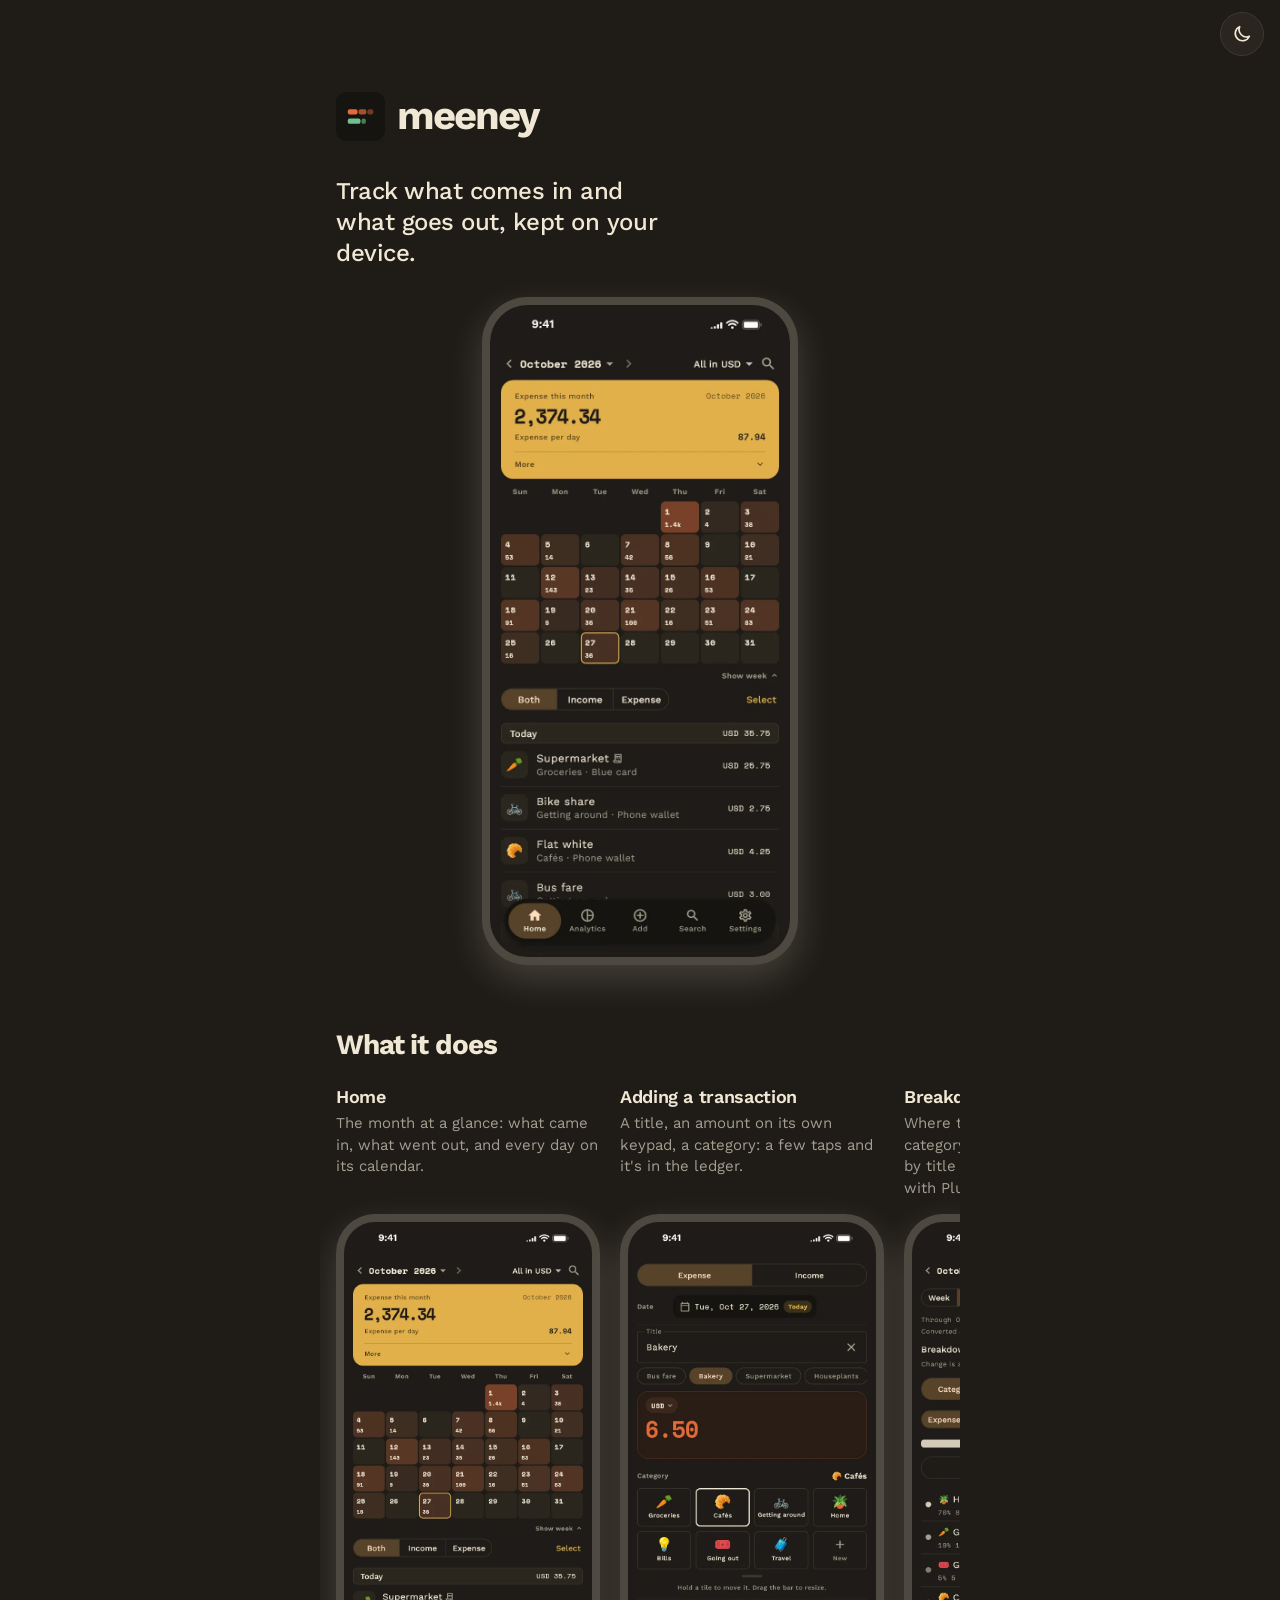
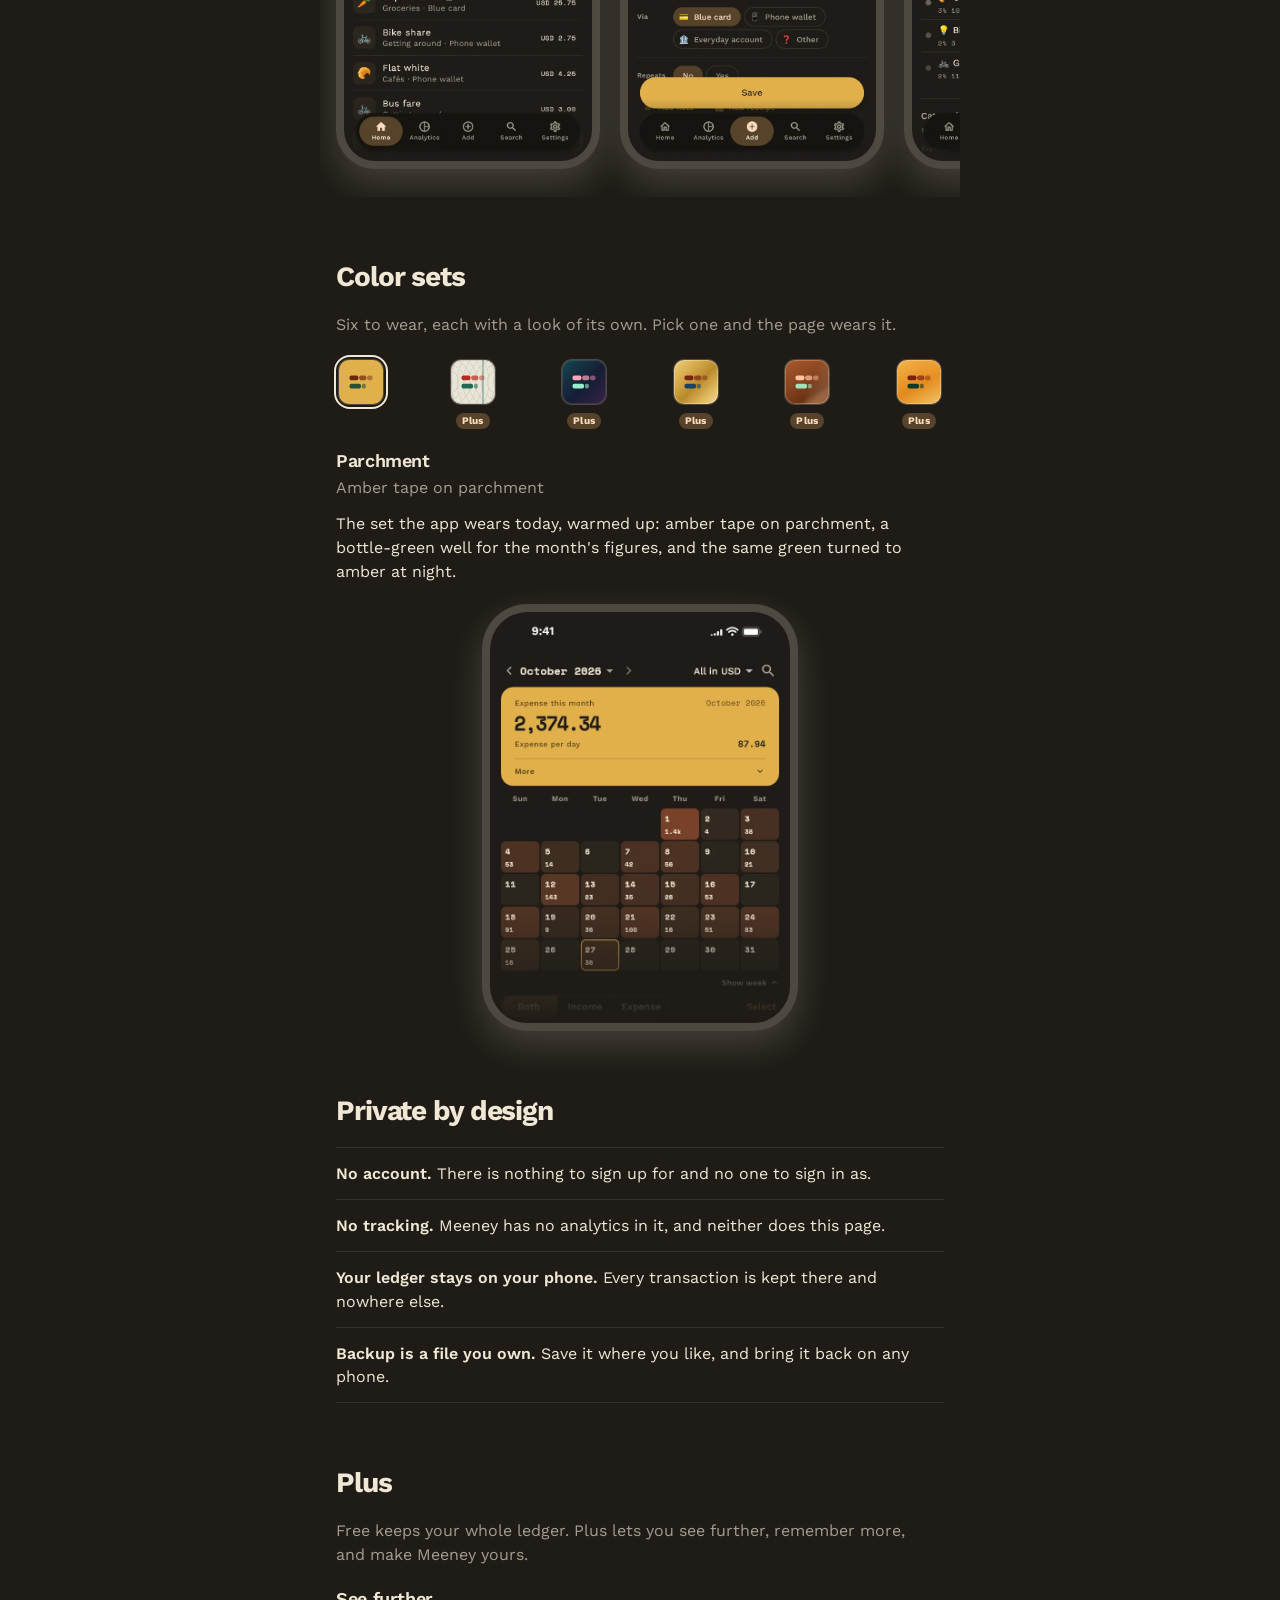
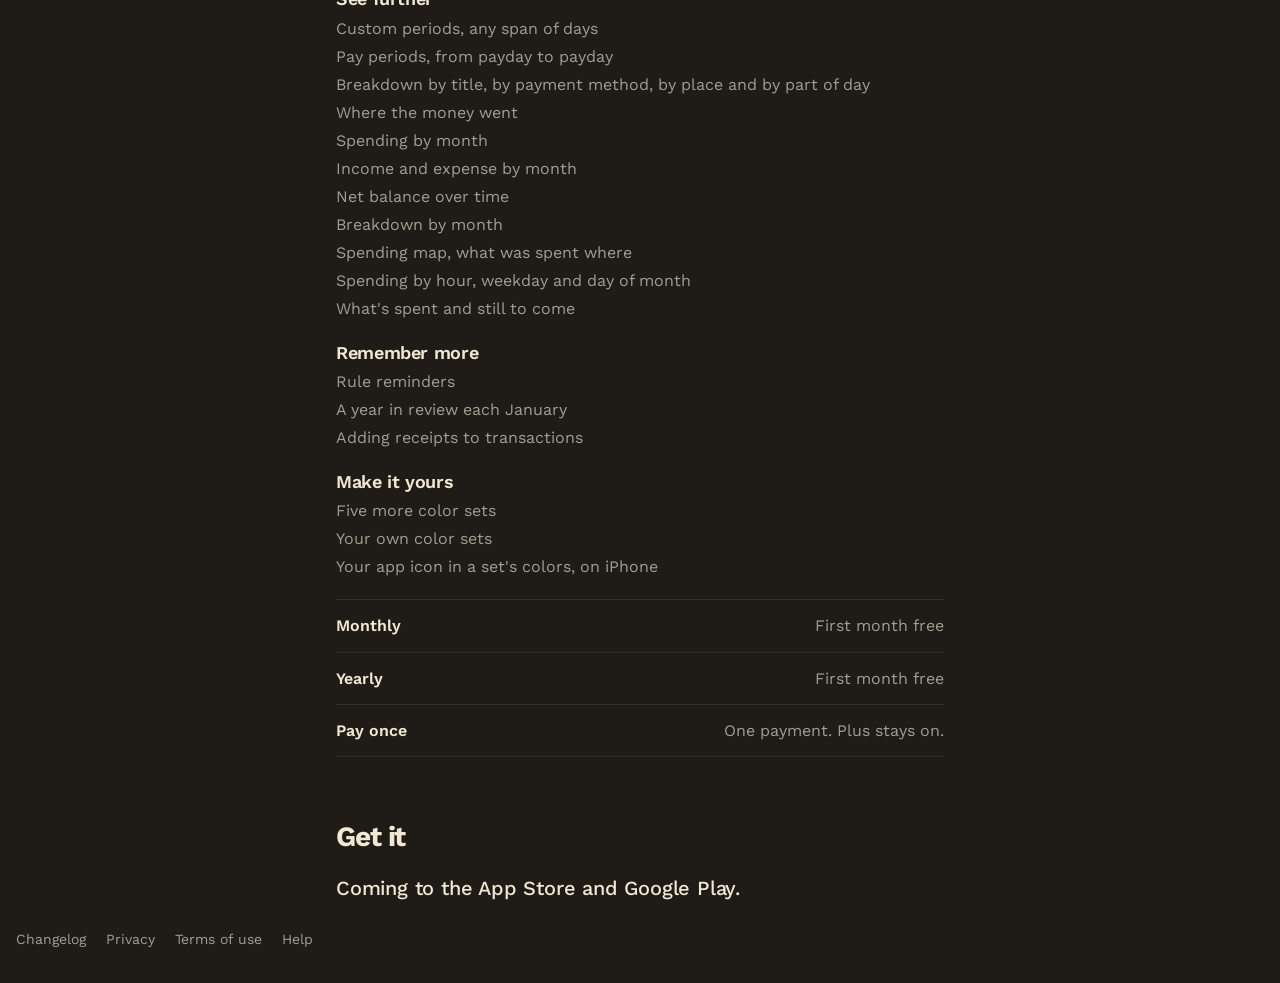
==== commit 681787d8: "Publish the Meeney site from arskiir/meeney@4a035d1" ====
--- a/meeney/index.html
+++ b/meeney/index.html
@@ -572,4 +572,4 @@
           } catch {
             // Storage may be unavailable; the served look stands.
           }
-        })();</script><link rel="stylesheet" href="/meeney/_astro/Page.DPkakDM6.css"><link rel="stylesheet" href="/meeney/_astro/index.BotTQCH4.css"></head><body data-astro-cid-ybatimd6><div class="sky" aria-hidden="true" data-astro-cid-ybatimd6></div><header class="bar" data-astro-cid-ybatimd6><style>astro-island,astro-slot,astro-static-slot{display:contents}</style><script>(function(){let e=async e=>{await(await e())()};(self.Astro||(self.Astro={})).load=e,window.dispatchEvent(new Event(`astro:load`))})();</script><script>(function(){function e(t){"@babel/helpers - typeof";return e=typeof Symbol==`function`&&typeof Symbol.iterator==`symbol`?function(e){return typeof e}:function(e){return e&&typeof Symbol==`function`&&e.constructor===Symbol&&e!==Symbol.prototype?`symbol`:typeof e},e(t)}function t(t,n){if(e(t)!=`object`||!t)return t;var r=t[Symbol.toPrimitive];if(r!==void 0){var i=r.call(t,n||`default`);if(e(i)!=`object`)return i;throw TypeError(`@@toPrimitive must return a primitive value.`)}return(n===`string`?String:Number)(t)}function n(n){var r=t(n,`string`);return e(r)==`symbol`?r:r+``}function r(e,t,r){return(t=n(t))in e?Object.defineProperty(e,t,{value:r,enumerable:!0,configurable:!0,writable:!0}):e[t]=r,e}let i=/* @__PURE__ */ new Set([`__proto__`,`constructor`,`prototype`]);{let e={0:e=>a(e),1:e=>n(e),2:e=>new RegExp(e),3:e=>new Date(e),4:e=>new Map(n(e)),5:e=>new Set(n(e)),6:e=>BigInt(e),7:e=>new URL(e),8:e=>new Uint8Array(e),9:e=>new Uint16Array(e),10:e=>new Uint32Array(e),11:e=>1/0*e},t=t=>{let[n,r]=t;return n in e?e[n](r):void 0},n=e=>e.map(t),a=e=>typeof e!=`object`||!e?e:Object.fromEntries(Object.entries(e).map(([e,n])=>[e,t(n)]));class o extends HTMLElement{constructor(...e){super(...e),r(this,`Component`,void 0),r(this,`hydrator`,void 0),r(this,`hydrate`,async()=>{var e;if(!this.hydrator||!this.isConnected)return;let t=(e=this.parentElement)==null?void 0:e.closest(`astro-island[ssr]`);if(t){t.addEventListener(`astro:hydrate`,this.hydrate,{once:!0});return}let n=this.querySelectorAll(`astro-slot`),r={},i=this.querySelectorAll(`template[data-astro-template]`);for(let e of i){let t=e.closest(this.tagName);t!=null&&t.isSameNode(this)&&(r[e.getAttribute(`data-astro-template`)||`default`]=e.innerHTML,e.remove())}for(let e of n){let t=e.closest(this.tagName);t!=null&&t.isSameNode(this)&&(r[e.getAttribute(`name`)||`default`]=e.innerHTML)}let o;try{o=this.hasAttribute(`props`)?a(JSON.parse(this.getAttribute(`props`))):{}}catch(e){let t=this.getAttribute(`component-url`)||`<unknown>`,n=this.getAttribute(`component-export`);throw n&&(t+=` (export ${n})`),console.error(`[hydrate] Error parsing props for component ${t}`,this.getAttribute(`props`),e),e}await this.hydrator(this)(this.Component,o,r,{client:this.getAttribute(`client`)}),this.removeAttribute(`ssr`),this.dispatchEvent(new CustomEvent(`astro:hydrate`))}),r(this,`unmount`,()=>{this.isConnected||this.dispatchEvent(new CustomEvent(`astro:unmount`))})}disconnectedCallback(){document.removeEventListener(`astro:after-swap`,this.unmount),document.addEventListener(`astro:after-swap`,this.unmount,{once:!0})}connectedCallback(){if(!this.hasAttribute(`await-children`)||document.readyState===`interactive`||document.readyState===`complete`)this.childrenConnectedCallback();else{let e=()=>{document.removeEventListener(`DOMContentLoaded`,e),t.disconnect(),this.childrenConnectedCallback()},t=new MutationObserver(()=>{var t;((t=this.lastChild)==null?void 0:t.nodeType)===Node.COMMENT_NODE&&this.lastChild.nodeValue===`astro:end`&&(this.lastChild.remove(),e())});t.observe(this,{childList:!0}),document.addEventListener(`DOMContentLoaded`,e)}}async childrenConnectedCallback(){let e=this.getAttribute(`before-hydration-url`);e&&await import(e),this.start()}getRetryImportUrl(e){let t=new URL(e,document.baseURI);return t.searchParams.set(`astro-retry`,Date.now().toString()),t.toString()}async importWithRetry(e){try{return await import(e)}catch(t){return await new Promise(e=>setTimeout(e,1e3)),import(this.getRetryImportUrl(e))}}handleHydrationError(e){let t=this.getAttribute(`component-url`),n=new CustomEvent(`astro:hydration-error`,{cancelable:!0,bubbles:!0,composed:!0,detail:{error:e,componentUrl:t}});this.dispatchEvent(n)&&console.error(`[astro-island] Error hydrating ${t}`,e)}async start(){let e=JSON.parse(this.getAttribute(`opts`)),t=this.getAttribute(`client`);if(Astro[t]===void 0){window.addEventListener(`astro:${t}`,()=>this.start(),{once:!0});return}try{await Astro[t](async()=>{let e=this.getAttribute(`renderer-url`);try{let[t,{default:n}]=await Promise.all([this.importWithRetry(this.getAttribute(`component-url`)),e?this.importWithRetry(e):Promise.resolve({default:()=>()=>{}})]),r=this.getAttribute(`component-export`)||`default`;if(r.includes(`.`)){this.Component=t;for(let e of r.split(`.`)){if(i.has(e)||!this.Component||typeof this.Component!=`object`&&typeof this.Component!=`function`||!Object.hasOwn(this.Component,e))throw Error(`Invalid component export path: ${r}`);this.Component=this.Component[e]}}else{if(i.has(r))throw Error(`Invalid component export path: ${r}`);this.Component=t[r]}return this.hydrator=n,this.hydrate}catch(e){return this.handleHydrationError(e),()=>{}}},e,this)}catch(e){this.handleHydrationError(e)}}attributeChangedCallback(){this.hydrate()}}r(o,`observedAttributes`,[`props`]),customElements.get(`astro-island`)||customElements.define(`astro-island`,o)}})();</script><astro-island uid="Z2sXfkb" prefix="r3" component-url="/meeney/_astro/LookToggle.B2UEqiPD.js" component-export="LookToggle" renderer-url="/meeney/_astro/client.CAPbpuJJ.js" props="{&quot;data-astro-cid-ybatimd6&quot;:[0,true]}" ssr client="load" opts="{&quot;name&quot;:&quot;LookToggle&quot;,&quot;value&quot;:true}" await-children><button type="button" role="switch" aria-checked="true" aria-label="Dark mode" class="look-toggle"><svg viewBox="0 0 24 24" aria-hidden="true" class="look-toggle-icon look-toggle-moon"><path d="M20 14.5A8 8 0 0 1 9.5 4a8 8 0 1 0 10.5 10.5Z"></path></svg><svg viewBox="0 0 24 24" aria-hidden="true" class="look-toggle-icon look-toggle-sun"><circle cx="12" cy="12" r="4"></circle><path d="M12 2.5v2M12 19.5v2M2.5 12h2M19.5 12h2M5.3 5.3l1.4 1.4M17.3 17.3l1.4 1.4M5.3 18.7l1.4-1.4M17.3 6.7l1.4-1.4"></path></svg></button><!--astro:end--></astro-island></header><main data-astro-cid-ybatimd6><div class="landing" data-astro-cid-w6ie7loq><section class="hero" aria-label="Meeney" data-astro-cid-w6ie7loq><h1 data-astro-cid-w6ie7loq><span class="logo" style="--name-size: 40px" data-astro-cid-f7espo7c><span class="mark" aria-hidden="true" data-astro-cid-f7espo7c><img class="mark-light" src="data:image/svg+xml,%3c!--%20Generated%20by%20prototypes/scripts/app-icon.mjs%20from%20schemes.json%20(Parchment)%20and%20app-icon.json.%20Do%20not%20edit%20by%20hand.%20--%3e%3csvg%20xmlns='http://www.w3.org/2000/svg'%20viewBox='0%200%20100%20100'%3e%3crect%20width='100'%20height='100'%20rx='22.4'%20fill='%23243a2c'/%3e%3crect%20x='24'%20y='35'%20width='20'%20height='11'%20rx='4'%20fill='%23f6be72'/%3e%3crect%20x='46'%20y='35'%20width='16'%20height='11'%20rx='4'%20fill='%23f6be72'%20opacity='0.7'/%3e%3crect%20x='64'%20y='35'%20width='12'%20height='11'%20rx='4'%20fill='%23f6be72'%20opacity='0.45'/%3e%3crect%20x='24'%20y='54'%20width='26'%20height='11'%20rx='4'%20fill='%23cfe8bf'/%3e%3crect%20x='52'%20y='54'%20width='9'%20height='11'%20rx='4'%20fill='%23cfe8bf'%20opacity='0.6'/%3e%3c/svg%3e" alt="" data-astro-cid-f7espo7c><img class="mark-dark" src="data:image/svg+xml,%3c!--%20Generated%20by%20prototypes/scripts/app-icon.mjs%20from%20schemes.json%20(Parchment)%20and%20app-icon.json.%20Do%20not%20edit%20by%20hand.%20--%3e%3csvg%20xmlns='http://www.w3.org/2000/svg'%20viewBox='0%200%20100%20100'%3e%3crect%20width='100'%20height='100'%20rx='22.4'%20fill='%23161410'/%3e%3crect%20x='24'%20y='35'%20width='20'%20height='11'%20rx='4'%20fill='%23e56a38'/%3e%3crect%20x='46'%20y='35'%20width='16'%20height='11'%20rx='4'%20fill='%23e56a38'%20opacity='0.7'/%3e%3crect%20x='64'%20y='35'%20width='12'%20height='11'%20rx='4'%20fill='%23e56a38'%20opacity='0.45'/%3e%3crect%20x='24'%20y='54'%20width='26'%20height='11'%20rx='4'%20fill='%236fbf8f'/%3e%3crect%20x='52'%20y='54'%20width='9'%20height='11'%20rx='4'%20fill='%236fbf8f'%20opacity='0.6'/%3e%3c/svg%3e" alt="" data-astro-cid-f7espo7c></span><span class="name" data-astro-cid-f7espo7c>meeney</span></span></h1><p class="line" data-astro-cid-w6ie7loq>Track what comes in and what goes out, kept on your device.</p><div class="stage" data-astro-cid-w6ie7loq><div class="phone" data-screen="home" style="--screen-width: 440; --screen-height: 956" data-astro-cid-ykln7coe><div class="screen" data-astro-cid-ykln7coe><img data-screenshot data-set="parchment" data-look="light" src="/meeney/_astro/home-parchment-light.DB_J1m3w.webp" alt="Home in Parchment, light" width="440" height="956" loading="eager" decoding="async" data-astro-cid-ykln7coe><img data-screenshot data-set="parchment" data-look="dark" src="/meeney/_astro/home-parchment-dark.BN5-vZQi.webp" alt="Home in Parchment, dark" width="440" height="956" loading="eager" decoding="async" data-astro-cid-ykln7coe><img data-screenshot data-set="banknote" data-look="light" src="/meeney/_astro/home-banknote-light.C-zZUqQZ.webp" alt="Home in Banknote, light" width="440" height="956" loading="eager" decoding="async" data-astro-cid-ykln7coe><img data-screenshot data-set="banknote" data-look="dark" src="/meeney/_astro/home-banknote-dark.BWKdnOkk.webp" alt="Home in Banknote, dark" width="440" height="956" loading="eager" decoding="async" data-astro-cid-ykln7coe><img data-screenshot data-set="aurora" data-look="light" src="/meeney/_astro/home-aurora-light.D5pZpWDQ.webp" alt="Home in Aurora, light" width="440" height="956" loading="eager" decoding="async" data-astro-cid-ykln7coe><img data-screenshot data-set="aurora" data-look="dark" src="/meeney/_astro/home-aurora-dark.DVTAuVF_.webp" alt="Home in Aurora, dark" width="440" height="956" loading="eager" decoding="async" data-astro-cid-ykln7coe><img data-screenshot data-set="ledger" data-look="light" src="/meeney/_astro/home-ledger-light.Bny8YE10.webp" alt="Home in Ledger, light" width="440" height="956" loading="eager" decoding="async" data-astro-cid-ykln7coe><img data-screenshot data-set="ledger" data-look="dark" src="/meeney/_astro/home-ledger-dark.TyRt8Uv2.webp" alt="Home in Ledger, dark" width="440" height="956" loading="eager" decoding="async" data-astro-cid-ykln7coe><img data-screenshot data-set="coin" data-look="light" src="/meeney/_astro/home-coin-light.B4HenHJM.webp" alt="Home in Coin, light" width="440" height="956" loading="eager" decoding="async" data-astro-cid-ykln7coe><img data-screenshot data-set="coin" data-look="dark" src="/meeney/_astro/home-coin-dark.dxUXc_qq.webp" alt="Home in Coin, dark" width="440" height="956" loading="eager" decoding="async" data-astro-cid-ykln7coe><img data-screenshot data-set="dusk" data-look="light" src="/meeney/_astro/home-dusk-light.BZo8h4vj.webp" alt="Home in Dusk, light" width="440" height="956" loading="eager" decoding="async" data-astro-cid-ykln7coe><img data-screenshot data-set="dusk" data-look="dark" src="/meeney/_astro/home-dusk-dark.CmlMRjXJ.webp" alt="Home in Dusk, dark" width="440" height="956" loading="eager" decoding="async" data-astro-cid-ykln7coe></div></div></div></section><section id="does" class="section" data-enter aria-labelledby="does-title" data-astro-cid-w6ymvdtg><h2 id="does-title" data-astro-cid-w6ymvdtg>What it does</h2><ul class="strip" data-astro-cid-w6ie7loq><li data-astro-cid-w6ie7loq><figure data-astro-cid-w6ie7loq><figcaption data-astro-cid-w6ie7loq><h3 data-astro-cid-w6ie7loq>Home</h3><p data-astro-cid-w6ie7loq>The month at a glance: what came in, what went out, and every day on its calendar.</p></figcaption><div class="phone" data-screen="home" style="--screen-width: 440; --screen-height: 956" data-astro-cid-ykln7coe><div class="screen" data-astro-cid-ykln7coe><img data-screenshot data-set="parchment" data-look="light" src="/meeney/_astro/home-parchment-light.DB_J1m3w.webp" alt="Home in Parchment, light" width="440" height="956" loading="lazy" decoding="async" data-astro-cid-ykln7coe><img data-screenshot data-set="parchment" data-look="dark" src="/meeney/_astro/home-parchment-dark.BN5-vZQi.webp" alt="Home in Parchment, dark" width="440" height="956" loading="lazy" decoding="async" data-astro-cid-ykln7coe><img data-screenshot data-set="banknote" data-look="light" src="/meeney/_astro/home-banknote-light.C-zZUqQZ.webp" alt="Home in Banknote, light" width="440" height="956" loading="lazy" decoding="async" data-astro-cid-ykln7coe><img data-screenshot data-set="banknote" data-look="dark" src="/meeney/_astro/home-banknote-dark.BWKdnOkk.webp" alt="Home in Banknote, dark" width="440" height="956" loading="lazy" decoding="async" data-astro-cid-ykln7coe><img data-screenshot data-set="aurora" data-look="light" src="/meeney/_astro/home-aurora-light.D5pZpWDQ.webp" alt="Home in Aurora, light" width="440" height="956" loading="lazy" decoding="async" data-astro-cid-ykln7coe><img data-screenshot data-set="aurora" data-look="dark" src="/meeney/_astro/home-aurora-dark.DVTAuVF_.webp" alt="Home in Aurora, dark" width="440" height="956" loading="lazy" decoding="async" data-astro-cid-ykln7coe><img data-screenshot data-set="ledger" data-look="light" src="/meeney/_astro/home-ledger-light.Bny8YE10.webp" alt="Home in Ledger, light" width="440" height="956" loading="lazy" decoding="async" data-astro-cid-ykln7coe><img data-screenshot data-set="ledger" data-look="dark" src="/meeney/_astro/home-ledger-dark.TyRt8Uv2.webp" alt="Home in Ledger, dark" width="440" height="956" loading="lazy" decoding="async" data-astro-cid-ykln7coe><img data-screenshot data-set="coin" data-look="light" src="/meeney/_astro/home-coin-light.B4HenHJM.webp" alt="Home in Coin, light" width="440" height="956" loading="lazy" decoding="async" data-astro-cid-ykln7coe><img data-screenshot data-set="coin" data-look="dark" src="/meeney/_astro/home-coin-dark.dxUXc_qq.webp" alt="Home in Coin, dark" width="440" height="956" loading="lazy" decoding="async" data-astro-cid-ykln7coe><img data-screenshot data-set="dusk" data-look="light" src="/meeney/_astro/home-dusk-light.BZo8h4vj.webp" alt="Home in Dusk, light" width="440" height="956" loading="lazy" decoding="async" data-astro-cid-ykln7coe><img data-screenshot data-set="dusk" data-look="dark" src="/meeney/_astro/home-dusk-dark.CmlMRjXJ.webp" alt="Home in Dusk, dark" width="440" height="956" loading="lazy" decoding="async" data-astro-cid-ykln7coe></div></div></figure></li><li data-astro-cid-w6ie7loq><figure data-astro-cid-w6ie7loq><figcaption data-astro-cid-w6ie7loq><h3 data-astro-cid-w6ie7loq>Adding a transaction</h3><p data-astro-cid-w6ie7loq>A title, an amount on its own keypad, a category: a few taps and it&#39;s in the ledger.</p></figcaption><div class="phone" data-screen="transaction-form" style="--screen-width: 440; --screen-height: 956" data-astro-cid-ykln7coe><div class="screen" data-astro-cid-ykln7coe><img data-screenshot data-set="parchment" data-look="light" src="/meeney/_astro/transaction-form-parchment-light.vhViFyr_.webp" alt="Adding a transaction in Parchment, light" width="440" height="956" loading="lazy" decoding="async" data-astro-cid-ykln7coe><img data-screenshot data-set="parchment" data-look="dark" src="/meeney/_astro/transaction-form-parchment-dark.uynzpbhk.webp" alt="Adding a transaction in Parchment, dark" width="440" height="956" loading="lazy" decoding="async" data-astro-cid-ykln7coe><img data-screenshot data-set="banknote" data-look="light" src="/meeney/_astro/transaction-form-banknote-light.D8Gbr2oC.webp" alt="Adding a transaction in Banknote, light" width="440" height="956" loading="lazy" decoding="async" data-astro-cid-ykln7coe><img data-screenshot data-set="banknote" data-look="dark" src="/meeney/_astro/transaction-form-banknote-dark.BTk-FK9g.webp" alt="Adding a transaction in Banknote, dark" width="440" height="956" loading="lazy" decoding="async" data-astro-cid-ykln7coe><img data-screenshot data-set="aurora" data-look="light" src="/meeney/_astro/transaction-form-aurora-light.B2ZtGGZM.webp" alt="Adding a transaction in Aurora, light" width="440" height="956" loading="lazy" decoding="async" data-astro-cid-ykln7coe><img data-screenshot data-set="aurora" data-look="dark" src="/meeney/_astro/transaction-form-aurora-dark.B0D0HA9X.webp" alt="Adding a transaction in Aurora, dark" width="440" height="956" loading="lazy" decoding="async" data-astro-cid-ykln7coe><img data-screenshot data-set="ledger" data-look="light" src="/meeney/_astro/transaction-form-ledger-light.CH6ZuYIU.webp" alt="Adding a transaction in Ledger, light" width="440" height="956" loading="lazy" decoding="async" data-astro-cid-ykln7coe><img data-screenshot data-set="ledger" data-look="dark" src="/meeney/_astro/transaction-form-ledger-dark.CODNSkBH.webp" alt="Adding a transaction in Ledger, dark" width="440" height="956" loading="lazy" decoding="async" data-astro-cid-ykln7coe><img data-screenshot data-set="coin" data-look="light" src="/meeney/_astro/transaction-form-coin-light.DSfXjevS.webp" alt="Adding a transaction in Coin, light" width="440" height="956" loading="lazy" decoding="async" data-astro-cid-ykln7coe><img data-screenshot data-set="coin" data-look="dark" src="/meeney/_astro/transaction-form-coin-dark.Djhy_HdO.webp" alt="Adding a transaction in Coin, dark" width="440" height="956" loading="lazy" decoding="async" data-astro-cid-ykln7coe><img data-screenshot data-set="dusk" data-look="light" src="/meeney/_astro/transaction-form-dusk-light.QFxZEp9X.webp" alt="Adding a transaction in Dusk, light" width="440" height="956" loading="lazy" decoding="async" data-astro-cid-ykln7coe><img data-screenshot data-set="dusk" data-look="dark" src="/meeney/_astro/transaction-form-dusk-dark.Ba6xw2Qm.webp" alt="Adding a transaction in Dusk, dark" width="440" height="956" loading="lazy" decoding="async" data-astro-cid-ykln7coe></div></div></figure></li><li data-astro-cid-w6ie7loq><figure data-astro-cid-w6ie7loq><figcaption data-astro-cid-w6ie7loq><h3 data-astro-cid-w6ie7loq>Breakdown</h3><p data-astro-cid-w6ie7loq>Where the month went, category by category, against the month before; by title and by payment method with Plus. <span class="plus-mark">Plus</span></p></figcaption><div class="phone" data-screen="analytics-breakdown" style="--screen-width: 440; --screen-height: 956" data-astro-cid-ykln7coe><div class="screen" data-astro-cid-ykln7coe><img data-screenshot data-set="parchment" data-look="light" src="/meeney/_astro/analytics-breakdown-parchment-light.Hkbuz627.webp" alt="Breakdown in Parchment, light" width="440" height="956" loading="lazy" decoding="async" data-astro-cid-ykln7coe><img data-screenshot data-set="parchment" data-look="dark" src="/meeney/_astro/analytics-breakdown-parchment-dark.CuACQZws.webp" alt="Breakdown in Parchment, dark" width="440" height="956" loading="lazy" decoding="async" data-astro-cid-ykln7coe><img data-screenshot data-set="banknote" data-look="light" src="/meeney/_astro/analytics-breakdown-banknote-light.0g0SfyPO.webp" alt="Breakdown in Banknote, light" width="440" height="956" loading="lazy" decoding="async" data-astro-cid-ykln7coe><img data-screenshot data-set="banknote" data-look="dark" src="/meeney/_astro/analytics-breakdown-banknote-dark.DpvFc8-b.webp" alt="Breakdown in Banknote, dark" width="440" height="956" loading="lazy" decoding="async" data-astro-cid-ykln7coe><img data-screenshot data-set="aurora" data-look="light" src="/meeney/_astro/analytics-breakdown-aurora-light.DvncuYpZ.webp" alt="Breakdown in Aurora, light" width="440" height="956" loading="lazy" decoding="async" data-astro-cid-ykln7coe><img data-screenshot data-set="aurora" data-look="dark" src="/meeney/_astro/analytics-breakdown-aurora-dark.Df_j42U9.webp" alt="Breakdown in Aurora, dark" width="440" height="956" loading="lazy" decoding="async" data-astro-cid-ykln7coe><img data-screenshot data-set="ledger" data-look="light" src="/meeney/_astro/analytics-breakdown-ledger-light.DsFgkK1I.webp" alt="Breakdown in Ledger, light" width="440" height="956" loading="lazy" decoding="async" data-astro-cid-ykln7coe><img data-screenshot data-set="ledger" data-look="dark" src="/meeney/_astro/analytics-breakdown-ledger-dark.uwpLkd1m.webp" alt="Breakdown in Ledger, dark" width="440" height="956" loading="lazy" decoding="async" data-astro-cid-ykln7coe><img data-screenshot data-set="coin" data-look="light" src="/meeney/_astro/analytics-breakdown-coin-light.UfaXEJol.webp" alt="Breakdown in Coin, light" width="440" height="956" loading="lazy" decoding="async" data-astro-cid-ykln7coe><img data-screenshot data-set="coin" data-look="dark" src="/meeney/_astro/analytics-breakdown-coin-dark.CDFpf-rZ.webp" alt="Breakdown in Coin, dark" width="440" height="956" loading="lazy" decoding="async" data-astro-cid-ykln7coe><img data-screenshot data-set="dusk" data-look="light" src="/meeney/_astro/analytics-breakdown-dusk-light.DKMhayUj.webp" alt="Breakdown in Dusk, light" width="440" height="956" loading="lazy" decoding="async" data-astro-cid-ykln7coe><img data-screenshot data-set="dusk" data-look="dark" src="/meeney/_astro/analytics-breakdown-dusk-dark.Bw_u1h7k.webp" alt="Breakdown in Dusk, dark" width="440" height="956" loading="lazy" decoding="async" data-astro-cid-ykln7coe></div></div></figure></li><li data-astro-cid-w6ie7loq><figure data-astro-cid-w6ie7loq><figcaption data-astro-cid-w6ie7loq><h3 data-astro-cid-w6ie7loq>Money flow</h3><p data-astro-cid-w6ie7loq>Income meets in the middle, then splits into spending and what you kept. <span class="plus-mark">Plus</span></p></figcaption><div class="phone" data-screen="money-flow" style="--screen-width: 440; --screen-height: 956" data-astro-cid-ykln7coe><div class="screen" data-astro-cid-ykln7coe><img data-screenshot data-set="parchment" data-look="light" src="/meeney/_astro/money-flow-parchment-light.BFpBA5D9.webp" alt="Money flow in Parchment, light" width="440" height="956" loading="lazy" decoding="async" data-astro-cid-ykln7coe><img data-screenshot data-set="parchment" data-look="dark" src="/meeney/_astro/money-flow-parchment-dark.B3DFZ3N1.webp" alt="Money flow in Parchment, dark" width="440" height="956" loading="lazy" decoding="async" data-astro-cid-ykln7coe><img data-screenshot data-set="banknote" data-look="light" src="/meeney/_astro/money-flow-banknote-light.c7r3PkA7.webp" alt="Money flow in Banknote, light" width="440" height="956" loading="lazy" decoding="async" data-astro-cid-ykln7coe><img data-screenshot data-set="banknote" data-look="dark" src="/meeney/_astro/money-flow-banknote-dark.CM1EPE2Z.webp" alt="Money flow in Banknote, dark" width="440" height="956" loading="lazy" decoding="async" data-astro-cid-ykln7coe><img data-screenshot data-set="aurora" data-look="light" src="/meeney/_astro/money-flow-aurora-light.BJIGomOi.webp" alt="Money flow in Aurora, light" width="440" height="956" loading="lazy" decoding="async" data-astro-cid-ykln7coe><img data-screenshot data-set="aurora" data-look="dark" src="/meeney/_astro/money-flow-aurora-dark.Bylm3EWg.webp" alt="Money flow in Aurora, dark" width="440" height="956" loading="lazy" decoding="async" data-astro-cid-ykln7coe><img data-screenshot data-set="ledger" data-look="light" src="/meeney/_astro/money-flow-ledger-light.60919C05.webp" alt="Money flow in Ledger, light" width="440" height="956" loading="lazy" decoding="async" data-astro-cid-ykln7coe><img data-screenshot data-set="ledger" data-look="dark" src="/meeney/_astro/money-flow-ledger-dark.BPH2zG6-.webp" alt="Money flow in Ledger, dark" width="440" height="956" loading="lazy" decoding="async" data-astro-cid-ykln7coe><img data-screenshot data-set="coin" data-look="light" src="/meeney/_astro/money-flow-coin-light.D3FeSFfx.webp" alt="Money flow in Coin, light" width="440" height="956" loading="lazy" decoding="async" data-astro-cid-ykln7coe><img data-screenshot data-set="coin" data-look="dark" src="/meeney/_astro/money-flow-coin-dark.apG8kb0z.webp" alt="Money flow in Coin, dark" width="440" height="956" loading="lazy" decoding="async" data-astro-cid-ykln7coe><img data-screenshot data-set="dusk" data-look="light" src="/meeney/_astro/money-flow-dusk-light.D66fQGSn.webp" alt="Money flow in Dusk, light" width="440" height="956" loading="lazy" decoding="async" data-astro-cid-ykln7coe><img data-screenshot data-set="dusk" data-look="dark" src="/meeney/_astro/money-flow-dusk-dark.BnkH25aQ.webp" alt="Money flow in Dusk, dark" width="440" height="956" loading="lazy" decoding="async" data-astro-cid-ykln7coe></div></div></figure></li><li data-astro-cid-w6ie7loq><figure data-astro-cid-w6ie7loq><figcaption data-astro-cid-w6ie7loq><h3 data-astro-cid-w6ie7loq>Recurring rules</h3><p data-astro-cid-w6ie7loq>Rent, salary, a subscription: a rule writes its transaction on schedule and shows what&#39;s next.</p></figcaption><div class="phone" data-screen="recurring-rule" style="--screen-width: 440; --screen-height: 956" data-astro-cid-ykln7coe><div class="screen" data-astro-cid-ykln7coe><img data-screenshot data-set="parchment" data-look="light" src="/meeney/_astro/recurring-rule-parchment-light.BtIC_ldD.webp" alt="Recurring rules in Parchment, light" width="440" height="956" loading="lazy" decoding="async" data-astro-cid-ykln7coe><img data-screenshot data-set="parchment" data-look="dark" src="/meeney/_astro/recurring-rule-parchment-dark.BHBqoBDq.webp" alt="Recurring rules in Parchment, dark" width="440" height="956" loading="lazy" decoding="async" data-astro-cid-ykln7coe><img data-screenshot data-set="banknote" data-look="light" src="/meeney/_astro/recurring-rule-banknote-light.G0gZ2L34.webp" alt="Recurring rules in Banknote, light" width="440" height="956" loading="lazy" decoding="async" data-astro-cid-ykln7coe><img data-screenshot data-set="banknote" data-look="dark" src="/meeney/_astro/recurring-rule-banknote-dark.Bk9QBXHD.webp" alt="Recurring rules in Banknote, dark" width="440" height="956" loading="lazy" decoding="async" data-astro-cid-ykln7coe><img data-screenshot data-set="aurora" data-look="light" src="/meeney/_astro/recurring-rule-aurora-light.D1ViCqFF.webp" alt="Recurring rules in Aurora, light" width="440" height="956" loading="lazy" decoding="async" data-astro-cid-ykln7coe><img data-screenshot data-set="aurora" data-look="dark" src="/meeney/_astro/recurring-rule-aurora-dark.hGY5SQ2_.webp" alt="Recurring rules in Aurora, dark" width="440" height="956" loading="lazy" decoding="async" data-astro-cid-ykln7coe><img data-screenshot data-set="ledger" data-look="light" src="/meeney/_astro/recurring-rule-ledger-light.B-JyfY2l.webp" alt="Recurring rules in Ledger, light" width="440" height="956" loading="lazy" decoding="async" data-astro-cid-ykln7coe><img data-screenshot data-set="ledger" data-look="dark" src="/meeney/_astro/recurring-rule-ledger-dark.Cyk9bct9.webp" alt="Recurring rules in Ledger, dark" width="440" height="956" loading="lazy" decoding="async" data-astro-cid-ykln7coe><img data-screenshot data-set="coin" data-look="light" src="/meeney/_astro/recurring-rule-coin-light.OPyXdNZD.webp" alt="Recurring rules in Coin, light" width="440" height="956" loading="lazy" decoding="async" data-astro-cid-ykln7coe><img data-screenshot data-set="coin" data-look="dark" src="/meeney/_astro/recurring-rule-coin-dark.CdsAWFyv.webp" alt="Recurring rules in Coin, dark" width="440" height="956" loading="lazy" decoding="async" data-astro-cid-ykln7coe><img data-screenshot data-set="dusk" data-look="light" src="/meeney/_astro/recurring-rule-dusk-light.jarzPog2.webp" alt="Recurring rules in Dusk, light" width="440" height="956" loading="lazy" decoding="async" data-astro-cid-ykln7coe><img data-screenshot data-set="dusk" data-look="dark" src="/meeney/_astro/recurring-rule-dusk-dark.BB91IKYP.webp" alt="Recurring rules in Dusk, dark" width="440" height="956" loading="lazy" decoding="async" data-astro-cid-ykln7coe></div></div></figure></li><li data-astro-cid-w6ie7loq><figure data-astro-cid-w6ie7loq><figcaption data-astro-cid-w6ie7loq><h3 data-astro-cid-w6ie7loq>Search</h3><p data-astro-cid-w6ie7loq>Any transaction, by what it says, when it was, how much, and how it was paid.</p></figcaption><div class="phone" data-screen="search" style="--screen-width: 440; --screen-height: 956" data-astro-cid-ykln7coe><div class="screen" data-astro-cid-ykln7coe><img data-screenshot data-set="parchment" data-look="light" src="/meeney/_astro/search-parchment-light.DgNluPyU.webp" alt="Search in Parchment, light" width="440" height="956" loading="lazy" decoding="async" data-astro-cid-ykln7coe><img data-screenshot data-set="parchment" data-look="dark" src="/meeney/_astro/search-parchment-dark.CuHlF50k.webp" alt="Search in Parchment, dark" width="440" height="956" loading="lazy" decoding="async" data-astro-cid-ykln7coe><img data-screenshot data-set="banknote" data-look="light" src="/meeney/_astro/search-banknote-light.BqhVKYd4.webp" alt="Search in Banknote, light" width="440" height="956" loading="lazy" decoding="async" data-astro-cid-ykln7coe><img data-screenshot data-set="banknote" data-look="dark" src="/meeney/_astro/search-banknote-dark.IxuN4kuA.webp" alt="Search in Banknote, dark" width="440" height="956" loading="lazy" decoding="async" data-astro-cid-ykln7coe><img data-screenshot data-set="aurora" data-look="light" src="/meeney/_astro/search-aurora-light.3e58Yl3X.webp" alt="Search in Aurora, light" width="440" height="956" loading="lazy" decoding="async" data-astro-cid-ykln7coe><img data-screenshot data-set="aurora" data-look="dark" src="/meeney/_astro/search-aurora-dark.Dlo-t8b_.webp" alt="Search in Aurora, dark" width="440" height="956" loading="lazy" decoding="async" data-astro-cid-ykln7coe><img data-screenshot data-set="ledger" data-look="light" src="/meeney/_astro/search-ledger-light.CY9VQF_c.webp" alt="Search in Ledger, light" width="440" height="956" loading="lazy" decoding="async" data-astro-cid-ykln7coe><img data-screenshot data-set="ledger" data-look="dark" src="/meeney/_astro/search-ledger-dark.DeynKKuR.webp" alt="Search in Ledger, dark" width="440" height="956" loading="lazy" decoding="async" data-astro-cid-ykln7coe><img data-screenshot data-set="coin" data-look="light" src="/meeney/_astro/search-coin-light.CvQ2PHxb.webp" alt="Search in Coin, light" width="440" height="956" loading="lazy" decoding="async" data-astro-cid-ykln7coe><img data-screenshot data-set="coin" data-look="dark" src="/meeney/_astro/search-coin-dark.BL0ts8Ch.webp" alt="Search in Coin, dark" width="440" height="956" loading="lazy" decoding="async" data-astro-cid-ykln7coe><img data-screenshot data-set="dusk" data-look="light" src="/meeney/_astro/search-dusk-light.CLXwhl8v.webp" alt="Search in Dusk, light" width="440" height="956" loading="lazy" decoding="async" data-astro-cid-ykln7coe><img data-screenshot data-set="dusk" data-look="dark" src="/meeney/_astro/search-dusk-dark.Dwmy3NM5.webp" alt="Search in Dusk, dark" width="440" height="956" loading="lazy" decoding="async" data-astro-cid-ykln7coe></div></div></figure></li></ul></section><section id="sets" class="section" data-enter aria-labelledby="sets-title" data-astro-cid-w6ymvdtg><h2 id="sets-title" data-astro-cid-w6ymvdtg>Color sets</h2><p class="muted" data-astro-cid-w6ie7loq>Six to wear, each with a look of its own. Pick one and the page wears it.</p><astro-island uid="Z12ADeT" prefix="r2" component-url="/meeney/_astro/SetPicker.XmM2-zgf.js" component-export="SetPicker" renderer-url="/meeney/_astro/client.CAPbpuJJ.js" props="{&quot;sets&quot;:[1,[[0,{&quot;id&quot;:[0,&quot;parchment&quot;],&quot;name&quot;:[0,&quot;Parchment&quot;],&quot;tagline&quot;:[0,&quot;Amber tape on parchment&quot;],&quot;story&quot;:[0,&quot;The set the app wears today, warmed up: amber tape on parchment, a bottle-green well for the month&#39;s figures, and the same green turned to amber at night.&quot;],&quot;plus&quot;:[0,false]}],[0,{&quot;id&quot;:[0,&quot;banknote&quot;],&quot;name&quot;:[0,&quot;Banknote&quot;],&quot;tagline&quot;:[0,&quot;A ¥10,000 note under a loupe&quot;],&quot;story&quot;:[0,&quot;A ¥10,000 note under a loupe: intaglio ink pressed into cotton paper, a teal underprint, and the vermilion of a hanko for what went out. At night the note lies in a leather wallet, and the month&#39;s figures are printed on the note itself.&quot;],&quot;plus&quot;:[0,true]}],[0,{&quot;id&quot;:[0,&quot;aurora&quot;],&quot;name&quot;:[0,&quot;Aurora&quot;],&quot;tagline&quot;:[0,&quot;A slow northern sky&quot;],&quot;story&quot;:[0,&quot;A month watched from the far north. By day the blue hour before dawn, peach and pale blue high in the sky; by night the aurora moving slowly over deep navy, with the month&#39;s figures on a patch of it.&quot;],&quot;plus&quot;:[0,true]}],[0,{&quot;id&quot;:[0,&quot;ledger&quot;],&quot;name&quot;:[0,&quot;Ledger&quot;],&quot;tagline&quot;:[0,&quot;The bookkeeper&#39;s book&quot;],&quot;story&quot;:[0,&quot;The bookkeeper&#39;s ledger: green paper, blue-black ink for what came in and a red pencil for what went out, the month&#39;s figures on the bottle-green cloth of the cover. At night the book is closed, the cloth is the page, and the figures are stamped in gold foil.&quot;],&quot;plus&quot;:[0,true]}],[0,{&quot;id&quot;:[0,&quot;coin&quot;],&quot;name&quot;:[0,&quot;Coin&quot;],&quot;tagline&quot;:[0,&quot;Loose change, copper and pewter&quot;],&quot;story&quot;:[0,&quot;Loose change. Brushed pewter by day and gunmetal by night, steel-blue chrome, copper for what leaves the hand and verdigris, copper gone green with time, for what comes back. A sheen turns slowly across the month&#39;s figures, as light does across a coin.&quot;],&quot;plus&quot;:[0,true]}],[0,{&quot;id&quot;:[0,&quot;dusk&quot;],&quot;name&quot;:[0,&quot;Dusk&quot;],&quot;tagline&quot;:[0,&quot;Bangkok at the blue hour&quot;],&quot;story&quot;:[0,&quot;Bangkok at the blue hour. Lavender-white in the morning, indigo at night, saffron robes and gold leaf for the chrome, jade for what came in and chili for what went out. The glow at the top of the page breathes slowly between saffron and rose, as the sky does after the sun has gone.&quot;],&quot;plus&quot;:[0,true]}]]],&quot;icon&quot;:[0,{&quot;canvas&quot;:[0,100],&quot;bars&quot;:[1,[[0,{&quot;x&quot;:[0,24],&quot;y&quot;:[0,35],&quot;width&quot;:[0,20],&quot;height&quot;:[0,11],&quot;radius&quot;:[0,4],&quot;flow&quot;:[0,&quot;expense&quot;],&quot;opacity&quot;:[0,1]}],[0,{&quot;x&quot;:[0,46],&quot;y&quot;:[0,35],&quot;width&quot;:[0,16],&quot;height&quot;:[0,11],&quot;radius&quot;:[0,4],&quot;flow&quot;:[0,&quot;expense&quot;],&quot;opacity&quot;:[0,0.7]}],[0,{&quot;x&quot;:[0,64],&quot;y&quot;:[0,35],&quot;width&quot;:[0,12],&quot;height&quot;:[0,11],&quot;radius&quot;:[0,4],&quot;flow&quot;:[0,&quot;expense&quot;],&quot;opacity&quot;:[0,0.45]}],[0,{&quot;x&quot;:[0,24],&quot;y&quot;:[0,54],&quot;width&quot;:[0,26],&quot;height&quot;:[0,11],&quot;radius&quot;:[0,4],&quot;flow&quot;:[0,&quot;income&quot;],&quot;opacity&quot;:[0,1]}],[0,{&quot;x&quot;:[0,52],&quot;y&quot;:[0,54],&quot;width&quot;:[0,9],&quot;height&quot;:[0,11],&quot;radius&quot;:[0,4],&quot;flow&quot;:[0,&quot;income&quot;],&quot;opacity&quot;:[0,0.6]}]]]}],&quot;stamp&quot;:[0,{&quot;text&quot;:[0,&quot;Plus&quot;],&quot;label&quot;:[0,&quot;Part of Plus&quot;]}],&quot;data-astro-cid-w6ie7loq&quot;:[0,true]}" ssr client="load" opts="{&quot;name&quot;:&quot;SetPicker&quot;,&quot;value&quot;:true}" await-children><div class="set-picker"><div role="radiogroup" aria-label="Color set" class="swatches"><button type="button" role="radio" aria-checked="true" aria-label="Parchment" tabindex="0" data-set="parchment" class="swatch"><span class="coin-ring" aria-hidden="true"><span class="coin" data-scheme="parchment" data-theme="light"><svg viewBox="0 0 100 100"><rect x="24" y="35" width="20" height="11" rx="4" class="bar-expense" opacity="1"></rect><rect x="46" y="35" width="16" height="11" rx="4" class="bar-expense" opacity="0.7"></rect><rect x="64" y="35" width="12" height="11" rx="4" class="bar-expense" opacity="0.45"></rect><rect x="24" y="54" width="26" height="11" rx="4" class="bar-income" opacity="1"></rect><rect x="52" y="54" width="9" height="11" rx="4" class="bar-income" opacity="0.6"></rect></svg></span><span class="coin" data-scheme="parchment" data-theme="dark"><svg viewBox="0 0 100 100"><rect x="24" y="35" width="20" height="11" rx="4" class="bar-expense" opacity="1"></rect><rect x="46" y="35" width="16" height="11" rx="4" class="bar-expense" opacity="0.7"></rect><rect x="64" y="35" width="12" height="11" rx="4" class="bar-expense" opacity="0.45"></rect><rect x="24" y="54" width="26" height="11" rx="4" class="bar-income" opacity="1"></rect><rect x="52" y="54" width="9" height="11" rx="4" class="bar-income" opacity="0.6"></rect></svg></span></span></button><button type="button" role="radio" aria-checked="false" aria-label="Banknote, Part of Plus" tabindex="-1" data-set="banknote" class="swatch"><span class="coin-ring" aria-hidden="true"><span class="coin" data-scheme="banknote" data-theme="light"><svg viewBox="0 0 100 100"><rect x="24" y="35" width="20" height="11" rx="4" class="bar-expense" opacity="1"></rect><rect x="46" y="35" width="16" height="11" rx="4" class="bar-expense" opacity="0.7"></rect><rect x="64" y="35" width="12" height="11" rx="4" class="bar-expense" opacity="0.45"></rect><rect x="24" y="54" width="26" height="11" rx="4" class="bar-income" opacity="1"></rect><rect x="52" y="54" width="9" height="11" rx="4" class="bar-income" opacity="0.6"></rect></svg></span><span class="coin" data-scheme="banknote" data-theme="dark"><svg viewBox="0 0 100 100"><rect x="24" y="35" width="20" height="11" rx="4" class="bar-expense" opacity="1"></rect><rect x="46" y="35" width="16" height="11" rx="4" class="bar-expense" opacity="0.7"></rect><rect x="64" y="35" width="12" height="11" rx="4" class="bar-expense" opacity="0.45"></rect><rect x="24" y="54" width="26" height="11" rx="4" class="bar-income" opacity="1"></rect><rect x="52" y="54" width="9" height="11" rx="4" class="bar-income" opacity="0.6"></rect></svg></span></span><span class="plus-mark" aria-hidden="true">Plus</span></button><button type="button" role="radio" aria-checked="false" aria-label="Aurora, Part of Plus" tabindex="-1" data-set="aurora" class="swatch"><span class="coin-ring" aria-hidden="true"><span class="coin" data-scheme="aurora" data-theme="light"><svg viewBox="0 0 100 100"><rect x="24" y="35" width="20" height="11" rx="4" class="bar-expense" opacity="1"></rect><rect x="46" y="35" width="16" height="11" rx="4" class="bar-expense" opacity="0.7"></rect><rect x="64" y="35" width="12" height="11" rx="4" class="bar-expense" opacity="0.45"></rect><rect x="24" y="54" width="26" height="11" rx="4" class="bar-income" opacity="1"></rect><rect x="52" y="54" width="9" height="11" rx="4" class="bar-income" opacity="0.6"></rect></svg></span><span class="coin" data-scheme="aurora" data-theme="dark"><svg viewBox="0 0 100 100"><rect x="24" y="35" width="20" height="11" rx="4" class="bar-expense" opacity="1"></rect><rect x="46" y="35" width="16" height="11" rx="4" class="bar-expense" opacity="0.7"></rect><rect x="64" y="35" width="12" height="11" rx="4" class="bar-expense" opacity="0.45"></rect><rect x="24" y="54" width="26" height="11" rx="4" class="bar-income" opacity="1"></rect><rect x="52" y="54" width="9" height="11" rx="4" class="bar-income" opacity="0.6"></rect></svg></span></span><span class="plus-mark" aria-hidden="true">Plus</span></button><button type="button" role="radio" aria-checked="false" aria-label="Ledger, Part of Plus" tabindex="-1" data-set="ledger" class="swatch"><span class="coin-ring" aria-hidden="true"><span class="coin" data-scheme="ledger" data-theme="light"><svg viewBox="0 0 100 100"><rect x="24" y="35" width="20" height="11" rx="4" class="bar-expense" opacity="1"></rect><rect x="46" y="35" width="16" height="11" rx="4" class="bar-expense" opacity="0.7"></rect><rect x="64" y="35" width="12" height="11" rx="4" class="bar-expense" opacity="0.45"></rect><rect x="24" y="54" width="26" height="11" rx="4" class="bar-income" opacity="1"></rect><rect x="52" y="54" width="9" height="11" rx="4" class="bar-income" opacity="0.6"></rect></svg></span><span class="coin" data-scheme="ledger" data-theme="dark"><svg viewBox="0 0 100 100"><rect x="24" y="35" width="20" height="11" rx="4" class="bar-expense" opacity="1"></rect><rect x="46" y="35" width="16" height="11" rx="4" class="bar-expense" opacity="0.7"></rect><rect x="64" y="35" width="12" height="11" rx="4" class="bar-expense" opacity="0.45"></rect><rect x="24" y="54" width="26" height="11" rx="4" class="bar-income" opacity="1"></rect><rect x="52" y="54" width="9" height="11" rx="4" class="bar-income" opacity="0.6"></rect></svg></span></span><span class="plus-mark" aria-hidden="true">Plus</span></button><button type="button" role="radio" aria-checked="false" aria-label="Coin, Part of Plus" tabindex="-1" data-set="coin" class="swatch"><span class="coin-ring" aria-hidden="true"><span class="coin" data-scheme="coin" data-theme="light"><svg viewBox="0 0 100 100"><rect x="24" y="35" width="20" height="11" rx="4" class="bar-expense" opacity="1"></rect><rect x="46" y="35" width="16" height="11" rx="4" class="bar-expense" opacity="0.7"></rect><rect x="64" y="35" width="12" height="11" rx="4" class="bar-expense" opacity="0.45"></rect><rect x="24" y="54" width="26" height="11" rx="4" class="bar-income" opacity="1"></rect><rect x="52" y="54" width="9" height="11" rx="4" class="bar-income" opacity="0.6"></rect></svg></span><span class="coin" data-scheme="coin" data-theme="dark"><svg viewBox="0 0 100 100"><rect x="24" y="35" width="20" height="11" rx="4" class="bar-expense" opacity="1"></rect><rect x="46" y="35" width="16" height="11" rx="4" class="bar-expense" opacity="0.7"></rect><rect x="64" y="35" width="12" height="11" rx="4" class="bar-expense" opacity="0.45"></rect><rect x="24" y="54" width="26" height="11" rx="4" class="bar-income" opacity="1"></rect><rect x="52" y="54" width="9" height="11" rx="4" class="bar-income" opacity="0.6"></rect></svg></span></span><span class="plus-mark" aria-hidden="true">Plus</span></button><button type="button" role="radio" aria-checked="false" aria-label="Dusk, Part of Plus" tabindex="-1" data-set="dusk" class="swatch"><span class="coin-ring" aria-hidden="true"><span class="coin" data-scheme="dusk" data-theme="light"><svg viewBox="0 0 100 100"><rect x="24" y="35" width="20" height="11" rx="4" class="bar-expense" opacity="1"></rect><rect x="46" y="35" width="16" height="11" rx="4" class="bar-expense" opacity="0.7"></rect><rect x="64" y="35" width="12" height="11" rx="4" class="bar-expense" opacity="0.45"></rect><rect x="24" y="54" width="26" height="11" rx="4" class="bar-income" opacity="1"></rect><rect x="52" y="54" width="9" height="11" rx="4" class="bar-income" opacity="0.6"></rect></svg></span><span class="coin" data-scheme="dusk" data-theme="dark"><svg viewBox="0 0 100 100"><rect x="24" y="35" width="20" height="11" rx="4" class="bar-expense" opacity="1"></rect><rect x="46" y="35" width="16" height="11" rx="4" class="bar-expense" opacity="0.7"></rect><rect x="64" y="35" width="12" height="11" rx="4" class="bar-expense" opacity="0.45"></rect><rect x="24" y="54" width="26" height="11" rx="4" class="bar-income" opacity="1"></rect><rect x="52" y="54" width="9" height="11" rx="4" class="bar-income" opacity="0.6"></rect></svg></span></span><span class="plus-mark" aria-hidden="true">Plus</span></button></div><div class="chosen" aria-live="polite"><div class="chosen-title"><h3 class="chosen-name">Parchment</h3><p class="chosen-tagline">Amber tape on parchment</p></div><p class="chosen-story">The set the app wears today, warmed up: amber tape on parchment, a bottle-green well for the month&#x27;s figures, and the same green turned to amber at night.</p></div></div><!--astro:end--></astro-island><div class="stage" data-astro-cid-w6ie7loq><div class="phone cropped" data-screen="home" style="--screen-width: 440; --screen-height: 602.28" data-astro-cid-ykln7coe><div class="screen" data-astro-cid-ykln7coe><img data-screenshot data-set="parchment" data-look="light" src="/meeney/_astro/home-parchment-light.DB_J1m3w.webp" alt="Home in Parchment, light" width="440" height="956" loading="lazy" decoding="async" data-astro-cid-ykln7coe><img data-screenshot data-set="parchment" data-look="dark" src="/meeney/_astro/home-parchment-dark.BN5-vZQi.webp" alt="Home in Parchment, dark" width="440" height="956" loading="lazy" decoding="async" data-astro-cid-ykln7coe><img data-screenshot data-set="banknote" data-look="light" src="/meeney/_astro/home-banknote-light.C-zZUqQZ.webp" alt="Home in Banknote, light" width="440" height="956" loading="lazy" decoding="async" data-astro-cid-ykln7coe><img data-screenshot data-set="banknote" data-look="dark" src="/meeney/_astro/home-banknote-dark.BWKdnOkk.webp" alt="Home in Banknote, dark" width="440" height="956" loading="lazy" decoding="async" data-astro-cid-ykln7coe><img data-screenshot data-set="aurora" data-look="light" src="/meeney/_astro/home-aurora-light.D5pZpWDQ.webp" alt="Home in Aurora, light" width="440" height="956" loading="lazy" decoding="async" data-astro-cid-ykln7coe><img data-screenshot data-set="aurora" data-look="dark" src="/meeney/_astro/home-aurora-dark.DVTAuVF_.webp" alt="Home in Aurora, dark" width="440" height="956" loading="lazy" decoding="async" data-astro-cid-ykln7coe><img data-screenshot data-set="ledger" data-look="light" src="/meeney/_astro/home-ledger-light.Bny8YE10.webp" alt="Home in Ledger, light" width="440" height="956" loading="lazy" decoding="async" data-astro-cid-ykln7coe><img data-screenshot data-set="ledger" data-look="dark" src="/meeney/_astro/home-ledger-dark.TyRt8Uv2.webp" alt="Home in Ledger, dark" width="440" height="956" loading="lazy" decoding="async" data-astro-cid-ykln7coe><img data-screenshot data-set="coin" data-look="light" src="/meeney/_astro/home-coin-light.B4HenHJM.webp" alt="Home in Coin, light" width="440" height="956" loading="lazy" decoding="async" data-astro-cid-ykln7coe><img data-screenshot data-set="coin" data-look="dark" src="/meeney/_astro/home-coin-dark.dxUXc_qq.webp" alt="Home in Coin, dark" width="440" height="956" loading="lazy" decoding="async" data-astro-cid-ykln7coe><img data-screenshot data-set="dusk" data-look="light" src="/meeney/_astro/home-dusk-light.BZo8h4vj.webp" alt="Home in Dusk, light" width="440" height="956" loading="lazy" decoding="async" data-astro-cid-ykln7coe><img data-screenshot data-set="dusk" data-look="dark" src="/meeney/_astro/home-dusk-dark.CmlMRjXJ.webp" alt="Home in Dusk, dark" width="440" height="956" loading="lazy" decoding="async" data-astro-cid-ykln7coe></div></div></div></section><section id="private" class="section" data-enter aria-labelledby="private-title" data-astro-cid-w6ymvdtg><h2 id="private-title" data-astro-cid-w6ymvdtg>Private by design</h2><ul class="rows" data-astro-cid-w6ie7loq><li data-astro-cid-w6ie7loq><strong data-astro-cid-w6ie7loq>No account.</strong> There is nothing to sign up for and no one to sign in as.</li><li data-astro-cid-w6ie7loq><strong data-astro-cid-w6ie7loq>No tracking.</strong> Meeney has no analytics in it, and neither does this page.</li><li data-astro-cid-w6ie7loq><strong data-astro-cid-w6ie7loq>Your ledger stays on your phone.</strong> Every transaction is kept there and nowhere else.</li><li data-astro-cid-w6ie7loq><strong data-astro-cid-w6ie7loq>Backup is a file you own.</strong> Save it where you like, and bring it back on any phone.</li></ul></section><section id="plus" class="section" data-enter aria-labelledby="plus-title" data-astro-cid-w6ymvdtg><h2 id="plus-title" data-astro-cid-w6ymvdtg>Plus</h2><p class="muted" data-astro-cid-w6ie7loq>Free keeps your whole ledger. Plus lets you see further, remember more, and make Meeney yours.</p><div class="plus-groups" data-astro-cid-w6ie7loq><div class="plus-group" data-astro-cid-w6ie7loq><h3 data-astro-cid-w6ie7loq>See further</h3><ul class="features" data-astro-cid-w6ie7loq><li data-astro-cid-w6ie7loq>Custom periods, any span of days</li><li data-astro-cid-w6ie7loq>Pay periods, from payday to payday</li><li data-astro-cid-w6ie7loq>Breakdown by title, by payment method, by place and by part of day</li><li data-astro-cid-w6ie7loq>Where the money went</li><li data-astro-cid-w6ie7loq>Spending by month</li><li data-astro-cid-w6ie7loq>Income and expense by month</li><li data-astro-cid-w6ie7loq>Net balance over time</li><li data-astro-cid-w6ie7loq>Breakdown by month</li><li data-astro-cid-w6ie7loq>Spending map, what was spent where</li><li data-astro-cid-w6ie7loq>Spending by hour, weekday and day of month</li><li data-astro-cid-w6ie7loq>What&#39;s spent and still to come</li></ul></div><div class="plus-group" data-astro-cid-w6ie7loq><h3 data-astro-cid-w6ie7loq>Remember more</h3><ul class="features" data-astro-cid-w6ie7loq><li data-astro-cid-w6ie7loq>Rule reminders, at your reminder time</li><li data-astro-cid-w6ie7loq>Adding receipts to transactions</li></ul></div><div class="plus-group" data-astro-cid-w6ie7loq><h3 data-astro-cid-w6ie7loq>Make it yours</h3><ul class="features" data-astro-cid-w6ie7loq><li data-astro-cid-w6ie7loq>Five more color sets</li><li data-astro-cid-w6ie7loq>Your own color sets</li><li data-astro-cid-w6ie7loq>Your app icon in a set&#39;s colors, on iPhone</li></ul></div></div><ul class="rows plans" aria-label="Plus plan" data-astro-cid-w6ie7loq><li data-astro-cid-w6ie7loq><strong data-astro-cid-w6ie7loq>Monthly</strong> <span class="muted" data-astro-cid-w6ie7loq>First month free</span></li><li data-astro-cid-w6ie7loq><strong data-astro-cid-w6ie7loq>Yearly</strong> <span class="muted" data-astro-cid-w6ie7loq>First month free</span></li><li data-astro-cid-w6ie7loq><strong data-astro-cid-w6ie7loq>Pay once</strong> <span class="muted" data-astro-cid-w6ie7loq>One payment. Plus stays on.</span></li></ul></section><section id="get" class="section" data-enter aria-labelledby="get-title" data-astro-cid-w6ymvdtg><h2 id="get-title" data-astro-cid-w6ymvdtg>Get it</h2><p class="coming" data-astro-cid-w6ie7loq>Coming to the App Store and Google Play.</p></section></div></main><footer class="footer" data-astro-cid-jo6i4kqk><nav aria-label="Meeney site" data-astro-cid-jo6i4kqk><ul data-astro-cid-jo6i4kqk><li data-astro-cid-jo6i4kqk><a href="/meeney/changelog/" data-astro-cid-jo6i4kqk>Changelog</a></li><li data-astro-cid-jo6i4kqk><a href="/meeney/privacy/" data-astro-cid-jo6i4kqk>Privacy</a></li><li data-astro-cid-jo6i4kqk><a href="/meeney/terms/" data-astro-cid-jo6i4kqk>Terms of use</a></li><li data-astro-cid-jo6i4kqk><a href="/meeney/support/" data-astro-cid-jo6i4kqk>Help</a></li></ul></nav></footer></body></html><script type="module">var e=document.querySelectorAll(`[data-enter]`),t=!0,n=new IntersectionObserver(e=>{for(let r of e){if(!r.isIntersecting)continue;let e=r.target;t?(e.style.transition=`none`,e.classList.add(`entered`),e.offsetHeight,e.style.transition=``):e.classList.add(`entered`),n.unobserve(e)}t=!1},{rootMargin:`0px 0px -64px 0px`});for(let t of e)n.observe(t);</script>+        })();</script><link rel="stylesheet" href="/meeney/_astro/Page.DPkakDM6.css"><link rel="stylesheet" href="/meeney/_astro/index.BotTQCH4.css"></head><body data-astro-cid-ybatimd6><div class="sky" aria-hidden="true" data-astro-cid-ybatimd6></div><header class="bar" data-astro-cid-ybatimd6><style>astro-island,astro-slot,astro-static-slot{display:contents}</style><script>(function(){let e=async e=>{await(await e())()};(self.Astro||(self.Astro={})).load=e,window.dispatchEvent(new Event(`astro:load`))})();</script><script>(function(){function e(t){"@babel/helpers - typeof";return e=typeof Symbol==`function`&&typeof Symbol.iterator==`symbol`?function(e){return typeof e}:function(e){return e&&typeof Symbol==`function`&&e.constructor===Symbol&&e!==Symbol.prototype?`symbol`:typeof e},e(t)}function t(t,n){if(e(t)!=`object`||!t)return t;var r=t[Symbol.toPrimitive];if(r!==void 0){var i=r.call(t,n||`default`);if(e(i)!=`object`)return i;throw TypeError(`@@toPrimitive must return a primitive value.`)}return(n===`string`?String:Number)(t)}function n(n){var r=t(n,`string`);return e(r)==`symbol`?r:r+``}function r(e,t,r){return(t=n(t))in e?Object.defineProperty(e,t,{value:r,enumerable:!0,configurable:!0,writable:!0}):e[t]=r,e}let i=/* @__PURE__ */ new Set([`__proto__`,`constructor`,`prototype`]);{let e={0:e=>a(e),1:e=>n(e),2:e=>new RegExp(e),3:e=>new Date(e),4:e=>new Map(n(e)),5:e=>new Set(n(e)),6:e=>BigInt(e),7:e=>new URL(e),8:e=>new Uint8Array(e),9:e=>new Uint16Array(e),10:e=>new Uint32Array(e),11:e=>1/0*e},t=t=>{let[n,r]=t;return n in e?e[n](r):void 0},n=e=>e.map(t),a=e=>typeof e!=`object`||!e?e:Object.fromEntries(Object.entries(e).map(([e,n])=>[e,t(n)]));class o extends HTMLElement{constructor(...e){super(...e),r(this,`Component`,void 0),r(this,`hydrator`,void 0),r(this,`hydrate`,async()=>{var e;if(!this.hydrator||!this.isConnected)return;let t=(e=this.parentElement)==null?void 0:e.closest(`astro-island[ssr]`);if(t){t.addEventListener(`astro:hydrate`,this.hydrate,{once:!0});return}let n=this.querySelectorAll(`astro-slot`),r={},i=this.querySelectorAll(`template[data-astro-template]`);for(let e of i){let t=e.closest(this.tagName);t!=null&&t.isSameNode(this)&&(r[e.getAttribute(`data-astro-template`)||`default`]=e.innerHTML,e.remove())}for(let e of n){let t=e.closest(this.tagName);t!=null&&t.isSameNode(this)&&(r[e.getAttribute(`name`)||`default`]=e.innerHTML)}let o;try{o=this.hasAttribute(`props`)?a(JSON.parse(this.getAttribute(`props`))):{}}catch(e){let t=this.getAttribute(`component-url`)||`<unknown>`,n=this.getAttribute(`component-export`);throw n&&(t+=` (export ${n})`),console.error(`[hydrate] Error parsing props for component ${t}`,this.getAttribute(`props`),e),e}await this.hydrator(this)(this.Component,o,r,{client:this.getAttribute(`client`)}),this.removeAttribute(`ssr`),this.dispatchEvent(new CustomEvent(`astro:hydrate`))}),r(this,`unmount`,()=>{this.isConnected||this.dispatchEvent(new CustomEvent(`astro:unmount`))})}disconnectedCallback(){document.removeEventListener(`astro:after-swap`,this.unmount),document.addEventListener(`astro:after-swap`,this.unmount,{once:!0})}connectedCallback(){if(!this.hasAttribute(`await-children`)||document.readyState===`interactive`||document.readyState===`complete`)this.childrenConnectedCallback();else{let e=()=>{document.removeEventListener(`DOMContentLoaded`,e),t.disconnect(),this.childrenConnectedCallback()},t=new MutationObserver(()=>{var t;((t=this.lastChild)==null?void 0:t.nodeType)===Node.COMMENT_NODE&&this.lastChild.nodeValue===`astro:end`&&(this.lastChild.remove(),e())});t.observe(this,{childList:!0}),document.addEventListener(`DOMContentLoaded`,e)}}async childrenConnectedCallback(){let e=this.getAttribute(`before-hydration-url`);e&&await import(e),this.start()}getRetryImportUrl(e){let t=new URL(e,document.baseURI);return t.searchParams.set(`astro-retry`,Date.now().toString()),t.toString()}async importWithRetry(e){try{return await import(e)}catch(t){return await new Promise(e=>setTimeout(e,1e3)),import(this.getRetryImportUrl(e))}}handleHydrationError(e){let t=this.getAttribute(`component-url`),n=new CustomEvent(`astro:hydration-error`,{cancelable:!0,bubbles:!0,composed:!0,detail:{error:e,componentUrl:t}});this.dispatchEvent(n)&&console.error(`[astro-island] Error hydrating ${t}`,e)}async start(){let e=JSON.parse(this.getAttribute(`opts`)),t=this.getAttribute(`client`);if(Astro[t]===void 0){window.addEventListener(`astro:${t}`,()=>this.start(),{once:!0});return}try{await Astro[t](async()=>{let e=this.getAttribute(`renderer-url`);try{let[t,{default:n}]=await Promise.all([this.importWithRetry(this.getAttribute(`component-url`)),e?this.importWithRetry(e):Promise.resolve({default:()=>()=>{}})]),r=this.getAttribute(`component-export`)||`default`;if(r.includes(`.`)){this.Component=t;for(let e of r.split(`.`)){if(i.has(e)||!this.Component||typeof this.Component!=`object`&&typeof this.Component!=`function`||!Object.hasOwn(this.Component,e))throw Error(`Invalid component export path: ${r}`);this.Component=this.Component[e]}}else{if(i.has(r))throw Error(`Invalid component export path: ${r}`);this.Component=t[r]}return this.hydrator=n,this.hydrate}catch(e){return this.handleHydrationError(e),()=>{}}},e,this)}catch(e){this.handleHydrationError(e)}}attributeChangedCallback(){this.hydrate()}}r(o,`observedAttributes`,[`props`]),customElements.get(`astro-island`)||customElements.define(`astro-island`,o)}})();</script><astro-island uid="Z2sXfkb" prefix="r3" component-url="/meeney/_astro/LookToggle.B2UEqiPD.js" component-export="LookToggle" renderer-url="/meeney/_astro/client.CAPbpuJJ.js" props="{&quot;data-astro-cid-ybatimd6&quot;:[0,true]}" ssr client="load" opts="{&quot;name&quot;:&quot;LookToggle&quot;,&quot;value&quot;:true}" await-children><button type="button" role="switch" aria-checked="true" aria-label="Dark mode" class="look-toggle"><svg viewBox="0 0 24 24" aria-hidden="true" class="look-toggle-icon look-toggle-moon"><path d="M20 14.5A8 8 0 0 1 9.5 4a8 8 0 1 0 10.5 10.5Z"></path></svg><svg viewBox="0 0 24 24" aria-hidden="true" class="look-toggle-icon look-toggle-sun"><circle cx="12" cy="12" r="4"></circle><path d="M12 2.5v2M12 19.5v2M2.5 12h2M19.5 12h2M5.3 5.3l1.4 1.4M17.3 17.3l1.4 1.4M5.3 18.7l1.4-1.4M17.3 6.7l1.4-1.4"></path></svg></button><!--astro:end--></astro-island></header><main data-astro-cid-ybatimd6><div class="landing" data-astro-cid-w6ie7loq><section class="hero" aria-label="Meeney" data-astro-cid-w6ie7loq><h1 data-astro-cid-w6ie7loq><span class="logo" style="--name-size: 40px" data-astro-cid-f7espo7c><span class="mark" aria-hidden="true" data-astro-cid-f7espo7c><img class="mark-light" src="data:image/svg+xml,%3c!--%20Generated%20by%20prototypes/scripts/app-icon.mjs%20from%20schemes.json%20(Parchment)%20and%20app-icon.json.%20Do%20not%20edit%20by%20hand.%20--%3e%3csvg%20xmlns='http://www.w3.org/2000/svg'%20viewBox='0%200%20100%20100'%3e%3crect%20width='100'%20height='100'%20rx='22.4'%20fill='%23243a2c'/%3e%3crect%20x='24'%20y='35'%20width='20'%20height='11'%20rx='4'%20fill='%23f6be72'/%3e%3crect%20x='46'%20y='35'%20width='16'%20height='11'%20rx='4'%20fill='%23f6be72'%20opacity='0.7'/%3e%3crect%20x='64'%20y='35'%20width='12'%20height='11'%20rx='4'%20fill='%23f6be72'%20opacity='0.45'/%3e%3crect%20x='24'%20y='54'%20width='26'%20height='11'%20rx='4'%20fill='%23cfe8bf'/%3e%3crect%20x='52'%20y='54'%20width='9'%20height='11'%20rx='4'%20fill='%23cfe8bf'%20opacity='0.6'/%3e%3c/svg%3e" alt="" data-astro-cid-f7espo7c><img class="mark-dark" src="data:image/svg+xml,%3c!--%20Generated%20by%20prototypes/scripts/app-icon.mjs%20from%20schemes.json%20(Parchment)%20and%20app-icon.json.%20Do%20not%20edit%20by%20hand.%20--%3e%3csvg%20xmlns='http://www.w3.org/2000/svg'%20viewBox='0%200%20100%20100'%3e%3crect%20width='100'%20height='100'%20rx='22.4'%20fill='%23161410'/%3e%3crect%20x='24'%20y='35'%20width='20'%20height='11'%20rx='4'%20fill='%23e56a38'/%3e%3crect%20x='46'%20y='35'%20width='16'%20height='11'%20rx='4'%20fill='%23e56a38'%20opacity='0.7'/%3e%3crect%20x='64'%20y='35'%20width='12'%20height='11'%20rx='4'%20fill='%23e56a38'%20opacity='0.45'/%3e%3crect%20x='24'%20y='54'%20width='26'%20height='11'%20rx='4'%20fill='%236fbf8f'/%3e%3crect%20x='52'%20y='54'%20width='9'%20height='11'%20rx='4'%20fill='%236fbf8f'%20opacity='0.6'/%3e%3c/svg%3e" alt="" data-astro-cid-f7espo7c></span><span class="name" data-astro-cid-f7espo7c>meeney</span></span></h1><p class="line" data-astro-cid-w6ie7loq>Track what comes in and what goes out, kept on your device.</p><div class="stage" data-astro-cid-w6ie7loq><div class="phone" data-screen="home" style="--screen-width: 440; --screen-height: 956" data-astro-cid-ykln7coe><div class="screen" data-astro-cid-ykln7coe><img data-screenshot data-set="parchment" data-look="light" src="/meeney/_astro/home-parchment-light.DB_J1m3w.webp" alt="Home in Parchment, light" width="440" height="956" loading="eager" decoding="async" data-astro-cid-ykln7coe><img data-screenshot data-set="parchment" data-look="dark" src="/meeney/_astro/home-parchment-dark.BN5-vZQi.webp" alt="Home in Parchment, dark" width="440" height="956" loading="eager" decoding="async" data-astro-cid-ykln7coe><img data-screenshot data-set="banknote" data-look="light" src="/meeney/_astro/home-banknote-light.C-zZUqQZ.webp" alt="Home in Banknote, light" width="440" height="956" loading="eager" decoding="async" data-astro-cid-ykln7coe><img data-screenshot data-set="banknote" data-look="dark" src="/meeney/_astro/home-banknote-dark.BWKdnOkk.webp" alt="Home in Banknote, dark" width="440" height="956" loading="eager" decoding="async" data-astro-cid-ykln7coe><img data-screenshot data-set="aurora" data-look="light" src="/meeney/_astro/home-aurora-light.D5pZpWDQ.webp" alt="Home in Aurora, light" width="440" height="956" loading="eager" decoding="async" data-astro-cid-ykln7coe><img data-screenshot data-set="aurora" data-look="dark" src="/meeney/_astro/home-aurora-dark.DVTAuVF_.webp" alt="Home in Aurora, dark" width="440" height="956" loading="eager" decoding="async" data-astro-cid-ykln7coe><img data-screenshot data-set="ledger" data-look="light" src="/meeney/_astro/home-ledger-light.Bny8YE10.webp" alt="Home in Ledger, light" width="440" height="956" loading="eager" decoding="async" data-astro-cid-ykln7coe><img data-screenshot data-set="ledger" data-look="dark" src="/meeney/_astro/home-ledger-dark.TyRt8Uv2.webp" alt="Home in Ledger, dark" width="440" height="956" loading="eager" decoding="async" data-astro-cid-ykln7coe><img data-screenshot data-set="coin" data-look="light" src="/meeney/_astro/home-coin-light.B4HenHJM.webp" alt="Home in Coin, light" width="440" height="956" loading="eager" decoding="async" data-astro-cid-ykln7coe><img data-screenshot data-set="coin" data-look="dark" src="/meeney/_astro/home-coin-dark.dxUXc_qq.webp" alt="Home in Coin, dark" width="440" height="956" loading="eager" decoding="async" data-astro-cid-ykln7coe><img data-screenshot data-set="dusk" data-look="light" src="/meeney/_astro/home-dusk-light.BZo8h4vj.webp" alt="Home in Dusk, light" width="440" height="956" loading="eager" decoding="async" data-astro-cid-ykln7coe><img data-screenshot data-set="dusk" data-look="dark" src="/meeney/_astro/home-dusk-dark.CmlMRjXJ.webp" alt="Home in Dusk, dark" width="440" height="956" loading="eager" decoding="async" data-astro-cid-ykln7coe></div></div></div></section><section id="does" class="section" data-enter aria-labelledby="does-title" data-astro-cid-w6ymvdtg><h2 id="does-title" data-astro-cid-w6ymvdtg>What it does</h2><ul class="strip" data-astro-cid-w6ie7loq><li data-astro-cid-w6ie7loq><figure data-astro-cid-w6ie7loq><figcaption data-astro-cid-w6ie7loq><h3 data-astro-cid-w6ie7loq>Home</h3><p data-astro-cid-w6ie7loq>The month at a glance: what came in, what went out, and every day on its calendar.</p></figcaption><div class="phone" data-screen="home" style="--screen-width: 440; --screen-height: 956" data-astro-cid-ykln7coe><div class="screen" data-astro-cid-ykln7coe><img data-screenshot data-set="parchment" data-look="light" src="/meeney/_astro/home-parchment-light.DB_J1m3w.webp" alt="Home in Parchment, light" width="440" height="956" loading="lazy" decoding="async" data-astro-cid-ykln7coe><img data-screenshot data-set="parchment" data-look="dark" src="/meeney/_astro/home-parchment-dark.BN5-vZQi.webp" alt="Home in Parchment, dark" width="440" height="956" loading="lazy" decoding="async" data-astro-cid-ykln7coe><img data-screenshot data-set="banknote" data-look="light" src="/meeney/_astro/home-banknote-light.C-zZUqQZ.webp" alt="Home in Banknote, light" width="440" height="956" loading="lazy" decoding="async" data-astro-cid-ykln7coe><img data-screenshot data-set="banknote" data-look="dark" src="/meeney/_astro/home-banknote-dark.BWKdnOkk.webp" alt="Home in Banknote, dark" width="440" height="956" loading="lazy" decoding="async" data-astro-cid-ykln7coe><img data-screenshot data-set="aurora" data-look="light" src="/meeney/_astro/home-aurora-light.D5pZpWDQ.webp" alt="Home in Aurora, light" width="440" height="956" loading="lazy" decoding="async" data-astro-cid-ykln7coe><img data-screenshot data-set="aurora" data-look="dark" src="/meeney/_astro/home-aurora-dark.DVTAuVF_.webp" alt="Home in Aurora, dark" width="440" height="956" loading="lazy" decoding="async" data-astro-cid-ykln7coe><img data-screenshot data-set="ledger" data-look="light" src="/meeney/_astro/home-ledger-light.Bny8YE10.webp" alt="Home in Ledger, light" width="440" height="956" loading="lazy" decoding="async" data-astro-cid-ykln7coe><img data-screenshot data-set="ledger" data-look="dark" src="/meeney/_astro/home-ledger-dark.TyRt8Uv2.webp" alt="Home in Ledger, dark" width="440" height="956" loading="lazy" decoding="async" data-astro-cid-ykln7coe><img data-screenshot data-set="coin" data-look="light" src="/meeney/_astro/home-coin-light.B4HenHJM.webp" alt="Home in Coin, light" width="440" height="956" loading="lazy" decoding="async" data-astro-cid-ykln7coe><img data-screenshot data-set="coin" data-look="dark" src="/meeney/_astro/home-coin-dark.dxUXc_qq.webp" alt="Home in Coin, dark" width="440" height="956" loading="lazy" decoding="async" data-astro-cid-ykln7coe><img data-screenshot data-set="dusk" data-look="light" src="/meeney/_astro/home-dusk-light.BZo8h4vj.webp" alt="Home in Dusk, light" width="440" height="956" loading="lazy" decoding="async" data-astro-cid-ykln7coe><img data-screenshot data-set="dusk" data-look="dark" src="/meeney/_astro/home-dusk-dark.CmlMRjXJ.webp" alt="Home in Dusk, dark" width="440" height="956" loading="lazy" decoding="async" data-astro-cid-ykln7coe></div></div></figure></li><li data-astro-cid-w6ie7loq><figure data-astro-cid-w6ie7loq><figcaption data-astro-cid-w6ie7loq><h3 data-astro-cid-w6ie7loq>Adding a transaction</h3><p data-astro-cid-w6ie7loq>A title, an amount on its own keypad, a category: a few taps and it&#39;s in the ledger.</p></figcaption><div class="phone" data-screen="transaction-form" style="--screen-width: 440; --screen-height: 956" data-astro-cid-ykln7coe><div class="screen" data-astro-cid-ykln7coe><img data-screenshot data-set="parchment" data-look="light" src="/meeney/_astro/transaction-form-parchment-light.vhViFyr_.webp" alt="Adding a transaction in Parchment, light" width="440" height="956" loading="lazy" decoding="async" data-astro-cid-ykln7coe><img data-screenshot data-set="parchment" data-look="dark" src="/meeney/_astro/transaction-form-parchment-dark.uynzpbhk.webp" alt="Adding a transaction in Parchment, dark" width="440" height="956" loading="lazy" decoding="async" data-astro-cid-ykln7coe><img data-screenshot data-set="banknote" data-look="light" src="/meeney/_astro/transaction-form-banknote-light.D8Gbr2oC.webp" alt="Adding a transaction in Banknote, light" width="440" height="956" loading="lazy" decoding="async" data-astro-cid-ykln7coe><img data-screenshot data-set="banknote" data-look="dark" src="/meeney/_astro/transaction-form-banknote-dark.BTk-FK9g.webp" alt="Adding a transaction in Banknote, dark" width="440" height="956" loading="lazy" decoding="async" data-astro-cid-ykln7coe><img data-screenshot data-set="aurora" data-look="light" src="/meeney/_astro/transaction-form-aurora-light.B2ZtGGZM.webp" alt="Adding a transaction in Aurora, light" width="440" height="956" loading="lazy" decoding="async" data-astro-cid-ykln7coe><img data-screenshot data-set="aurora" data-look="dark" src="/meeney/_astro/transaction-form-aurora-dark.B0D0HA9X.webp" alt="Adding a transaction in Aurora, dark" width="440" height="956" loading="lazy" decoding="async" data-astro-cid-ykln7coe><img data-screenshot data-set="ledger" data-look="light" src="/meeney/_astro/transaction-form-ledger-light.CH6ZuYIU.webp" alt="Adding a transaction in Ledger, light" width="440" height="956" loading="lazy" decoding="async" data-astro-cid-ykln7coe><img data-screenshot data-set="ledger" data-look="dark" src="/meeney/_astro/transaction-form-ledger-dark.CODNSkBH.webp" alt="Adding a transaction in Ledger, dark" width="440" height="956" loading="lazy" decoding="async" data-astro-cid-ykln7coe><img data-screenshot data-set="coin" data-look="light" src="/meeney/_astro/transaction-form-coin-light.DSfXjevS.webp" alt="Adding a transaction in Coin, light" width="440" height="956" loading="lazy" decoding="async" data-astro-cid-ykln7coe><img data-screenshot data-set="coin" data-look="dark" src="/meeney/_astro/transaction-form-coin-dark.Djhy_HdO.webp" alt="Adding a transaction in Coin, dark" width="440" height="956" loading="lazy" decoding="async" data-astro-cid-ykln7coe><img data-screenshot data-set="dusk" data-look="light" src="/meeney/_astro/transaction-form-dusk-light.QFxZEp9X.webp" alt="Adding a transaction in Dusk, light" width="440" height="956" loading="lazy" decoding="async" data-astro-cid-ykln7coe><img data-screenshot data-set="dusk" data-look="dark" src="/meeney/_astro/transaction-form-dusk-dark.Ba6xw2Qm.webp" alt="Adding a transaction in Dusk, dark" width="440" height="956" loading="lazy" decoding="async" data-astro-cid-ykln7coe></div></div></figure></li><li data-astro-cid-w6ie7loq><figure data-astro-cid-w6ie7loq><figcaption data-astro-cid-w6ie7loq><h3 data-astro-cid-w6ie7loq>Breakdown</h3><p data-astro-cid-w6ie7loq>Where the month went, category by category, against the month before; by title and by payment method with Plus. <span class="plus-mark">Plus</span></p></figcaption><div class="phone" data-screen="analytics-breakdown" style="--screen-width: 440; --screen-height: 956" data-astro-cid-ykln7coe><div class="screen" data-astro-cid-ykln7coe><img data-screenshot data-set="parchment" data-look="light" src="/meeney/_astro/analytics-breakdown-parchment-light.Hkbuz627.webp" alt="Breakdown in Parchment, light" width="440" height="956" loading="lazy" decoding="async" data-astro-cid-ykln7coe><img data-screenshot data-set="parchment" data-look="dark" src="/meeney/_astro/analytics-breakdown-parchment-dark.CuACQZws.webp" alt="Breakdown in Parchment, dark" width="440" height="956" loading="lazy" decoding="async" data-astro-cid-ykln7coe><img data-screenshot data-set="banknote" data-look="light" src="/meeney/_astro/analytics-breakdown-banknote-light.0g0SfyPO.webp" alt="Breakdown in Banknote, light" width="440" height="956" loading="lazy" decoding="async" data-astro-cid-ykln7coe><img data-screenshot data-set="banknote" data-look="dark" src="/meeney/_astro/analytics-breakdown-banknote-dark.DpvFc8-b.webp" alt="Breakdown in Banknote, dark" width="440" height="956" loading="lazy" decoding="async" data-astro-cid-ykln7coe><img data-screenshot data-set="aurora" data-look="light" src="/meeney/_astro/analytics-breakdown-aurora-light.DvncuYpZ.webp" alt="Breakdown in Aurora, light" width="440" height="956" loading="lazy" decoding="async" data-astro-cid-ykln7coe><img data-screenshot data-set="aurora" data-look="dark" src="/meeney/_astro/analytics-breakdown-aurora-dark.Df_j42U9.webp" alt="Breakdown in Aurora, dark" width="440" height="956" loading="lazy" decoding="async" data-astro-cid-ykln7coe><img data-screenshot data-set="ledger" data-look="light" src="/meeney/_astro/analytics-breakdown-ledger-light.DsFgkK1I.webp" alt="Breakdown in Ledger, light" width="440" height="956" loading="lazy" decoding="async" data-astro-cid-ykln7coe><img data-screenshot data-set="ledger" data-look="dark" src="/meeney/_astro/analytics-breakdown-ledger-dark.uwpLkd1m.webp" alt="Breakdown in Ledger, dark" width="440" height="956" loading="lazy" decoding="async" data-astro-cid-ykln7coe><img data-screenshot data-set="coin" data-look="light" src="/meeney/_astro/analytics-breakdown-coin-light.UfaXEJol.webp" alt="Breakdown in Coin, light" width="440" height="956" loading="lazy" decoding="async" data-astro-cid-ykln7coe><img data-screenshot data-set="coin" data-look="dark" src="/meeney/_astro/analytics-breakdown-coin-dark.CDFpf-rZ.webp" alt="Breakdown in Coin, dark" width="440" height="956" loading="lazy" decoding="async" data-astro-cid-ykln7coe><img data-screenshot data-set="dusk" data-look="light" src="/meeney/_astro/analytics-breakdown-dusk-light.DKMhayUj.webp" alt="Breakdown in Dusk, light" width="440" height="956" loading="lazy" decoding="async" data-astro-cid-ykln7coe><img data-screenshot data-set="dusk" data-look="dark" src="/meeney/_astro/analytics-breakdown-dusk-dark.Bw_u1h7k.webp" alt="Breakdown in Dusk, dark" width="440" height="956" loading="lazy" decoding="async" data-astro-cid-ykln7coe></div></div></figure></li><li data-astro-cid-w6ie7loq><figure data-astro-cid-w6ie7loq><figcaption data-astro-cid-w6ie7loq><h3 data-astro-cid-w6ie7loq>Money flow</h3><p data-astro-cid-w6ie7loq>Income meets in the middle, then splits into spending and what you kept. <span class="plus-mark">Plus</span></p></figcaption><div class="phone" data-screen="money-flow" style="--screen-width: 440; --screen-height: 956" data-astro-cid-ykln7coe><div class="screen" data-astro-cid-ykln7coe><img data-screenshot data-set="parchment" data-look="light" src="/meeney/_astro/money-flow-parchment-light.BFpBA5D9.webp" alt="Money flow in Parchment, light" width="440" height="956" loading="lazy" decoding="async" data-astro-cid-ykln7coe><img data-screenshot data-set="parchment" data-look="dark" src="/meeney/_astro/money-flow-parchment-dark.B3DFZ3N1.webp" alt="Money flow in Parchment, dark" width="440" height="956" loading="lazy" decoding="async" data-astro-cid-ykln7coe><img data-screenshot data-set="banknote" data-look="light" src="/meeney/_astro/money-flow-banknote-light.c7r3PkA7.webp" alt="Money flow in Banknote, light" width="440" height="956" loading="lazy" decoding="async" data-astro-cid-ykln7coe><img data-screenshot data-set="banknote" data-look="dark" src="/meeney/_astro/money-flow-banknote-dark.CM1EPE2Z.webp" alt="Money flow in Banknote, dark" width="440" height="956" loading="lazy" decoding="async" data-astro-cid-ykln7coe><img data-screenshot data-set="aurora" data-look="light" src="/meeney/_astro/money-flow-aurora-light.BJIGomOi.webp" alt="Money flow in Aurora, light" width="440" height="956" loading="lazy" decoding="async" data-astro-cid-ykln7coe><img data-screenshot data-set="aurora" data-look="dark" src="/meeney/_astro/money-flow-aurora-dark.Bylm3EWg.webp" alt="Money flow in Aurora, dark" width="440" height="956" loading="lazy" decoding="async" data-astro-cid-ykln7coe><img data-screenshot data-set="ledger" data-look="light" src="/meeney/_astro/money-flow-ledger-light.60919C05.webp" alt="Money flow in Ledger, light" width="440" height="956" loading="lazy" decoding="async" data-astro-cid-ykln7coe><img data-screenshot data-set="ledger" data-look="dark" src="/meeney/_astro/money-flow-ledger-dark.BPH2zG6-.webp" alt="Money flow in Ledger, dark" width="440" height="956" loading="lazy" decoding="async" data-astro-cid-ykln7coe><img data-screenshot data-set="coin" data-look="light" src="/meeney/_astro/money-flow-coin-light.D3FeSFfx.webp" alt="Money flow in Coin, light" width="440" height="956" loading="lazy" decoding="async" data-astro-cid-ykln7coe><img data-screenshot data-set="coin" data-look="dark" src="/meeney/_astro/money-flow-coin-dark.apG8kb0z.webp" alt="Money flow in Coin, dark" width="440" height="956" loading="lazy" decoding="async" data-astro-cid-ykln7coe><img data-screenshot data-set="dusk" data-look="light" src="/meeney/_astro/money-flow-dusk-light.D66fQGSn.webp" alt="Money flow in Dusk, light" width="440" height="956" loading="lazy" decoding="async" data-astro-cid-ykln7coe><img data-screenshot data-set="dusk" data-look="dark" src="/meeney/_astro/money-flow-dusk-dark.BnkH25aQ.webp" alt="Money flow in Dusk, dark" width="440" height="956" loading="lazy" decoding="async" data-astro-cid-ykln7coe></div></div></figure></li><li data-astro-cid-w6ie7loq><figure data-astro-cid-w6ie7loq><figcaption data-astro-cid-w6ie7loq><h3 data-astro-cid-w6ie7loq>Recurring rules</h3><p data-astro-cid-w6ie7loq>Rent, salary, a subscription: a rule writes its transaction on schedule and shows what&#39;s next.</p></figcaption><div class="phone" data-screen="recurring-rule" style="--screen-width: 440; --screen-height: 956" data-astro-cid-ykln7coe><div class="screen" data-astro-cid-ykln7coe><img data-screenshot data-set="parchment" data-look="light" src="/meeney/_astro/recurring-rule-parchment-light.BtIC_ldD.webp" alt="Recurring rules in Parchment, light" width="440" height="956" loading="lazy" decoding="async" data-astro-cid-ykln7coe><img data-screenshot data-set="parchment" data-look="dark" src="/meeney/_astro/recurring-rule-parchment-dark.BHBqoBDq.webp" alt="Recurring rules in Parchment, dark" width="440" height="956" loading="lazy" decoding="async" data-astro-cid-ykln7coe><img data-screenshot data-set="banknote" data-look="light" src="/meeney/_astro/recurring-rule-banknote-light.G0gZ2L34.webp" alt="Recurring rules in Banknote, light" width="440" height="956" loading="lazy" decoding="async" data-astro-cid-ykln7coe><img data-screenshot data-set="banknote" data-look="dark" src="/meeney/_astro/recurring-rule-banknote-dark.Bk9QBXHD.webp" alt="Recurring rules in Banknote, dark" width="440" height="956" loading="lazy" decoding="async" data-astro-cid-ykln7coe><img data-screenshot data-set="aurora" data-look="light" src="/meeney/_astro/recurring-rule-aurora-light.D1ViCqFF.webp" alt="Recurring rules in Aurora, light" width="440" height="956" loading="lazy" decoding="async" data-astro-cid-ykln7coe><img data-screenshot data-set="aurora" data-look="dark" src="/meeney/_astro/recurring-rule-aurora-dark.hGY5SQ2_.webp" alt="Recurring rules in Aurora, dark" width="440" height="956" loading="lazy" decoding="async" data-astro-cid-ykln7coe><img data-screenshot data-set="ledger" data-look="light" src="/meeney/_astro/recurring-rule-ledger-light.B-JyfY2l.webp" alt="Recurring rules in Ledger, light" width="440" height="956" loading="lazy" decoding="async" data-astro-cid-ykln7coe><img data-screenshot data-set="ledger" data-look="dark" src="/meeney/_astro/recurring-rule-ledger-dark.Cyk9bct9.webp" alt="Recurring rules in Ledger, dark" width="440" height="956" loading="lazy" decoding="async" data-astro-cid-ykln7coe><img data-screenshot data-set="coin" data-look="light" src="/meeney/_astro/recurring-rule-coin-light.OPyXdNZD.webp" alt="Recurring rules in Coin, light" width="440" height="956" loading="lazy" decoding="async" data-astro-cid-ykln7coe><img data-screenshot data-set="coin" data-look="dark" src="/meeney/_astro/recurring-rule-coin-dark.CdsAWFyv.webp" alt="Recurring rules in Coin, dark" width="440" height="956" loading="lazy" decoding="async" data-astro-cid-ykln7coe><img data-screenshot data-set="dusk" data-look="light" src="/meeney/_astro/recurring-rule-dusk-light.jarzPog2.webp" alt="Recurring rules in Dusk, light" width="440" height="956" loading="lazy" decoding="async" data-astro-cid-ykln7coe><img data-screenshot data-set="dusk" data-look="dark" src="/meeney/_astro/recurring-rule-dusk-dark.BB91IKYP.webp" alt="Recurring rules in Dusk, dark" width="440" height="956" loading="lazy" decoding="async" data-astro-cid-ykln7coe></div></div></figure></li><li data-astro-cid-w6ie7loq><figure data-astro-cid-w6ie7loq><figcaption data-astro-cid-w6ie7loq><h3 data-astro-cid-w6ie7loq>Search</h3><p data-astro-cid-w6ie7loq>Any transaction, by what it says, when it was, how much, and how it was paid.</p></figcaption><div class="phone" data-screen="search" style="--screen-width: 440; --screen-height: 956" data-astro-cid-ykln7coe><div class="screen" data-astro-cid-ykln7coe><img data-screenshot data-set="parchment" data-look="light" src="/meeney/_astro/search-parchment-light.DgNluPyU.webp" alt="Search in Parchment, light" width="440" height="956" loading="lazy" decoding="async" data-astro-cid-ykln7coe><img data-screenshot data-set="parchment" data-look="dark" src="/meeney/_astro/search-parchment-dark.CuHlF50k.webp" alt="Search in Parchment, dark" width="440" height="956" loading="lazy" decoding="async" data-astro-cid-ykln7coe><img data-screenshot data-set="banknote" data-look="light" src="/meeney/_astro/search-banknote-light.BqhVKYd4.webp" alt="Search in Banknote, light" width="440" height="956" loading="lazy" decoding="async" data-astro-cid-ykln7coe><img data-screenshot data-set="banknote" data-look="dark" src="/meeney/_astro/search-banknote-dark.IxuN4kuA.webp" alt="Search in Banknote, dark" width="440" height="956" loading="lazy" decoding="async" data-astro-cid-ykln7coe><img data-screenshot data-set="aurora" data-look="light" src="/meeney/_astro/search-aurora-light.3e58Yl3X.webp" alt="Search in Aurora, light" width="440" height="956" loading="lazy" decoding="async" data-astro-cid-ykln7coe><img data-screenshot data-set="aurora" data-look="dark" src="/meeney/_astro/search-aurora-dark.Dlo-t8b_.webp" alt="Search in Aurora, dark" width="440" height="956" loading="lazy" decoding="async" data-astro-cid-ykln7coe><img data-screenshot data-set="ledger" data-look="light" src="/meeney/_astro/search-ledger-light.CY9VQF_c.webp" alt="Search in Ledger, light" width="440" height="956" loading="lazy" decoding="async" data-astro-cid-ykln7coe><img data-screenshot data-set="ledger" data-look="dark" src="/meeney/_astro/search-ledger-dark.DeynKKuR.webp" alt="Search in Ledger, dark" width="440" height="956" loading="lazy" decoding="async" data-astro-cid-ykln7coe><img data-screenshot data-set="coin" data-look="light" src="/meeney/_astro/search-coin-light.CvQ2PHxb.webp" alt="Search in Coin, light" width="440" height="956" loading="lazy" decoding="async" data-astro-cid-ykln7coe><img data-screenshot data-set="coin" data-look="dark" src="/meeney/_astro/search-coin-dark.BL0ts8Ch.webp" alt="Search in Coin, dark" width="440" height="956" loading="lazy" decoding="async" data-astro-cid-ykln7coe><img data-screenshot data-set="dusk" data-look="light" src="/meeney/_astro/search-dusk-light.CLXwhl8v.webp" alt="Search in Dusk, light" width="440" height="956" loading="lazy" decoding="async" data-astro-cid-ykln7coe><img data-screenshot data-set="dusk" data-look="dark" src="/meeney/_astro/search-dusk-dark.Dwmy3NM5.webp" alt="Search in Dusk, dark" width="440" height="956" loading="lazy" decoding="async" data-astro-cid-ykln7coe></div></div></figure></li></ul></section><section id="sets" class="section" data-enter aria-labelledby="sets-title" data-astro-cid-w6ymvdtg><h2 id="sets-title" data-astro-cid-w6ymvdtg>Color sets</h2><p class="muted" data-astro-cid-w6ie7loq>Six to wear, each with a look of its own. Pick one and the page wears it.</p><astro-island uid="Z12ADeT" prefix="r2" component-url="/meeney/_astro/SetPicker.XmM2-zgf.js" component-export="SetPicker" renderer-url="/meeney/_astro/client.CAPbpuJJ.js" props="{&quot;sets&quot;:[1,[[0,{&quot;id&quot;:[0,&quot;parchment&quot;],&quot;name&quot;:[0,&quot;Parchment&quot;],&quot;tagline&quot;:[0,&quot;Amber tape on parchment&quot;],&quot;story&quot;:[0,&quot;The set the app wears today, warmed up: amber tape on parchment, a bottle-green well for the month&#39;s figures, and the same green turned to amber at night.&quot;],&quot;plus&quot;:[0,false]}],[0,{&quot;id&quot;:[0,&quot;banknote&quot;],&quot;name&quot;:[0,&quot;Banknote&quot;],&quot;tagline&quot;:[0,&quot;A ¥10,000 note under a loupe&quot;],&quot;story&quot;:[0,&quot;A ¥10,000 note under a loupe: intaglio ink pressed into cotton paper, a teal underprint, and the vermilion of a hanko for what went out. At night the note lies in a leather wallet, and the month&#39;s figures are printed on the note itself.&quot;],&quot;plus&quot;:[0,true]}],[0,{&quot;id&quot;:[0,&quot;aurora&quot;],&quot;name&quot;:[0,&quot;Aurora&quot;],&quot;tagline&quot;:[0,&quot;A slow northern sky&quot;],&quot;story&quot;:[0,&quot;A month watched from the far north. By day the blue hour before dawn, peach and pale blue high in the sky; by night the aurora moving slowly over deep navy, with the month&#39;s figures on a patch of it.&quot;],&quot;plus&quot;:[0,true]}],[0,{&quot;id&quot;:[0,&quot;ledger&quot;],&quot;name&quot;:[0,&quot;Ledger&quot;],&quot;tagline&quot;:[0,&quot;The bookkeeper&#39;s book&quot;],&quot;story&quot;:[0,&quot;The bookkeeper&#39;s ledger: green paper, blue-black ink for what came in and a red pencil for what went out, the month&#39;s figures on the bottle-green cloth of the cover. At night the book is closed, the cloth is the page, and the figures are stamped in gold foil.&quot;],&quot;plus&quot;:[0,true]}],[0,{&quot;id&quot;:[0,&quot;coin&quot;],&quot;name&quot;:[0,&quot;Coin&quot;],&quot;tagline&quot;:[0,&quot;Loose change, copper and pewter&quot;],&quot;story&quot;:[0,&quot;Loose change. Brushed pewter by day and gunmetal by night, steel-blue chrome, copper for what leaves the hand and verdigris, copper gone green with time, for what comes back. A sheen turns slowly across the month&#39;s figures, as light does across a coin.&quot;],&quot;plus&quot;:[0,true]}],[0,{&quot;id&quot;:[0,&quot;dusk&quot;],&quot;name&quot;:[0,&quot;Dusk&quot;],&quot;tagline&quot;:[0,&quot;Bangkok at the blue hour&quot;],&quot;story&quot;:[0,&quot;Bangkok at the blue hour. Lavender-white in the morning, indigo at night, saffron robes and gold leaf for the chrome, jade for what came in and chili for what went out. The glow at the top of the page breathes slowly between saffron and rose, as the sky does after the sun has gone.&quot;],&quot;plus&quot;:[0,true]}]]],&quot;icon&quot;:[0,{&quot;canvas&quot;:[0,100],&quot;bars&quot;:[1,[[0,{&quot;x&quot;:[0,24],&quot;y&quot;:[0,35],&quot;width&quot;:[0,20],&quot;height&quot;:[0,11],&quot;radius&quot;:[0,4],&quot;flow&quot;:[0,&quot;expense&quot;],&quot;opacity&quot;:[0,1]}],[0,{&quot;x&quot;:[0,46],&quot;y&quot;:[0,35],&quot;width&quot;:[0,16],&quot;height&quot;:[0,11],&quot;radius&quot;:[0,4],&quot;flow&quot;:[0,&quot;expense&quot;],&quot;opacity&quot;:[0,0.7]}],[0,{&quot;x&quot;:[0,64],&quot;y&quot;:[0,35],&quot;width&quot;:[0,12],&quot;height&quot;:[0,11],&quot;radius&quot;:[0,4],&quot;flow&quot;:[0,&quot;expense&quot;],&quot;opacity&quot;:[0,0.45]}],[0,{&quot;x&quot;:[0,24],&quot;y&quot;:[0,54],&quot;width&quot;:[0,26],&quot;height&quot;:[0,11],&quot;radius&quot;:[0,4],&quot;flow&quot;:[0,&quot;income&quot;],&quot;opacity&quot;:[0,1]}],[0,{&quot;x&quot;:[0,52],&quot;y&quot;:[0,54],&quot;width&quot;:[0,9],&quot;height&quot;:[0,11],&quot;radius&quot;:[0,4],&quot;flow&quot;:[0,&quot;income&quot;],&quot;opacity&quot;:[0,0.6]}]]]}],&quot;stamp&quot;:[0,{&quot;text&quot;:[0,&quot;Plus&quot;],&quot;label&quot;:[0,&quot;Part of Plus&quot;]}],&quot;data-astro-cid-w6ie7loq&quot;:[0,true]}" ssr client="load" opts="{&quot;name&quot;:&quot;SetPicker&quot;,&quot;value&quot;:true}" await-children><div class="set-picker"><div role="radiogroup" aria-label="Color set" class="swatches"><button type="button" role="radio" aria-checked="true" aria-label="Parchment" tabindex="0" data-set="parchment" class="swatch"><span class="coin-ring" aria-hidden="true"><span class="coin" data-scheme="parchment" data-theme="light"><svg viewBox="0 0 100 100"><rect x="24" y="35" width="20" height="11" rx="4" class="bar-expense" opacity="1"></rect><rect x="46" y="35" width="16" height="11" rx="4" class="bar-expense" opacity="0.7"></rect><rect x="64" y="35" width="12" height="11" rx="4" class="bar-expense" opacity="0.45"></rect><rect x="24" y="54" width="26" height="11" rx="4" class="bar-income" opacity="1"></rect><rect x="52" y="54" width="9" height="11" rx="4" class="bar-income" opacity="0.6"></rect></svg></span><span class="coin" data-scheme="parchment" data-theme="dark"><svg viewBox="0 0 100 100"><rect x="24" y="35" width="20" height="11" rx="4" class="bar-expense" opacity="1"></rect><rect x="46" y="35" width="16" height="11" rx="4" class="bar-expense" opacity="0.7"></rect><rect x="64" y="35" width="12" height="11" rx="4" class="bar-expense" opacity="0.45"></rect><rect x="24" y="54" width="26" height="11" rx="4" class="bar-income" opacity="1"></rect><rect x="52" y="54" width="9" height="11" rx="4" class="bar-income" opacity="0.6"></rect></svg></span></span></button><button type="button" role="radio" aria-checked="false" aria-label="Banknote, Part of Plus" tabindex="-1" data-set="banknote" class="swatch"><span class="coin-ring" aria-hidden="true"><span class="coin" data-scheme="banknote" data-theme="light"><svg viewBox="0 0 100 100"><rect x="24" y="35" width="20" height="11" rx="4" class="bar-expense" opacity="1"></rect><rect x="46" y="35" width="16" height="11" rx="4" class="bar-expense" opacity="0.7"></rect><rect x="64" y="35" width="12" height="11" rx="4" class="bar-expense" opacity="0.45"></rect><rect x="24" y="54" width="26" height="11" rx="4" class="bar-income" opacity="1"></rect><rect x="52" y="54" width="9" height="11" rx="4" class="bar-income" opacity="0.6"></rect></svg></span><span class="coin" data-scheme="banknote" data-theme="dark"><svg viewBox="0 0 100 100"><rect x="24" y="35" width="20" height="11" rx="4" class="bar-expense" opacity="1"></rect><rect x="46" y="35" width="16" height="11" rx="4" class="bar-expense" opacity="0.7"></rect><rect x="64" y="35" width="12" height="11" rx="4" class="bar-expense" opacity="0.45"></rect><rect x="24" y="54" width="26" height="11" rx="4" class="bar-income" opacity="1"></rect><rect x="52" y="54" width="9" height="11" rx="4" class="bar-income" opacity="0.6"></rect></svg></span></span><span class="plus-mark" aria-hidden="true">Plus</span></button><button type="button" role="radio" aria-checked="false" aria-label="Aurora, Part of Plus" tabindex="-1" data-set="aurora" class="swatch"><span class="coin-ring" aria-hidden="true"><span class="coin" data-scheme="aurora" data-theme="light"><svg viewBox="0 0 100 100"><rect x="24" y="35" width="20" height="11" rx="4" class="bar-expense" opacity="1"></rect><rect x="46" y="35" width="16" height="11" rx="4" class="bar-expense" opacity="0.7"></rect><rect x="64" y="35" width="12" height="11" rx="4" class="bar-expense" opacity="0.45"></rect><rect x="24" y="54" width="26" height="11" rx="4" class="bar-income" opacity="1"></rect><rect x="52" y="54" width="9" height="11" rx="4" class="bar-income" opacity="0.6"></rect></svg></span><span class="coin" data-scheme="aurora" data-theme="dark"><svg viewBox="0 0 100 100"><rect x="24" y="35" width="20" height="11" rx="4" class="bar-expense" opacity="1"></rect><rect x="46" y="35" width="16" height="11" rx="4" class="bar-expense" opacity="0.7"></rect><rect x="64" y="35" width="12" height="11" rx="4" class="bar-expense" opacity="0.45"></rect><rect x="24" y="54" width="26" height="11" rx="4" class="bar-income" opacity="1"></rect><rect x="52" y="54" width="9" height="11" rx="4" class="bar-income" opacity="0.6"></rect></svg></span></span><span class="plus-mark" aria-hidden="true">Plus</span></button><button type="button" role="radio" aria-checked="false" aria-label="Ledger, Part of Plus" tabindex="-1" data-set="ledger" class="swatch"><span class="coin-ring" aria-hidden="true"><span class="coin" data-scheme="ledger" data-theme="light"><svg viewBox="0 0 100 100"><rect x="24" y="35" width="20" height="11" rx="4" class="bar-expense" opacity="1"></rect><rect x="46" y="35" width="16" height="11" rx="4" class="bar-expense" opacity="0.7"></rect><rect x="64" y="35" width="12" height="11" rx="4" class="bar-expense" opacity="0.45"></rect><rect x="24" y="54" width="26" height="11" rx="4" class="bar-income" opacity="1"></rect><rect x="52" y="54" width="9" height="11" rx="4" class="bar-income" opacity="0.6"></rect></svg></span><span class="coin" data-scheme="ledger" data-theme="dark"><svg viewBox="0 0 100 100"><rect x="24" y="35" width="20" height="11" rx="4" class="bar-expense" opacity="1"></rect><rect x="46" y="35" width="16" height="11" rx="4" class="bar-expense" opacity="0.7"></rect><rect x="64" y="35" width="12" height="11" rx="4" class="bar-expense" opacity="0.45"></rect><rect x="24" y="54" width="26" height="11" rx="4" class="bar-income" opacity="1"></rect><rect x="52" y="54" width="9" height="11" rx="4" class="bar-income" opacity="0.6"></rect></svg></span></span><span class="plus-mark" aria-hidden="true">Plus</span></button><button type="button" role="radio" aria-checked="false" aria-label="Coin, Part of Plus" tabindex="-1" data-set="coin" class="swatch"><span class="coin-ring" aria-hidden="true"><span class="coin" data-scheme="coin" data-theme="light"><svg viewBox="0 0 100 100"><rect x="24" y="35" width="20" height="11" rx="4" class="bar-expense" opacity="1"></rect><rect x="46" y="35" width="16" height="11" rx="4" class="bar-expense" opacity="0.7"></rect><rect x="64" y="35" width="12" height="11" rx="4" class="bar-expense" opacity="0.45"></rect><rect x="24" y="54" width="26" height="11" rx="4" class="bar-income" opacity="1"></rect><rect x="52" y="54" width="9" height="11" rx="4" class="bar-income" opacity="0.6"></rect></svg></span><span class="coin" data-scheme="coin" data-theme="dark"><svg viewBox="0 0 100 100"><rect x="24" y="35" width="20" height="11" rx="4" class="bar-expense" opacity="1"></rect><rect x="46" y="35" width="16" height="11" rx="4" class="bar-expense" opacity="0.7"></rect><rect x="64" y="35" width="12" height="11" rx="4" class="bar-expense" opacity="0.45"></rect><rect x="24" y="54" width="26" height="11" rx="4" class="bar-income" opacity="1"></rect><rect x="52" y="54" width="9" height="11" rx="4" class="bar-income" opacity="0.6"></rect></svg></span></span><span class="plus-mark" aria-hidden="true">Plus</span></button><button type="button" role="radio" aria-checked="false" aria-label="Dusk, Part of Plus" tabindex="-1" data-set="dusk" class="swatch"><span class="coin-ring" aria-hidden="true"><span class="coin" data-scheme="dusk" data-theme="light"><svg viewBox="0 0 100 100"><rect x="24" y="35" width="20" height="11" rx="4" class="bar-expense" opacity="1"></rect><rect x="46" y="35" width="16" height="11" rx="4" class="bar-expense" opacity="0.7"></rect><rect x="64" y="35" width="12" height="11" rx="4" class="bar-expense" opacity="0.45"></rect><rect x="24" y="54" width="26" height="11" rx="4" class="bar-income" opacity="1"></rect><rect x="52" y="54" width="9" height="11" rx="4" class="bar-income" opacity="0.6"></rect></svg></span><span class="coin" data-scheme="dusk" data-theme="dark"><svg viewBox="0 0 100 100"><rect x="24" y="35" width="20" height="11" rx="4" class="bar-expense" opacity="1"></rect><rect x="46" y="35" width="16" height="11" rx="4" class="bar-expense" opacity="0.7"></rect><rect x="64" y="35" width="12" height="11" rx="4" class="bar-expense" opacity="0.45"></rect><rect x="24" y="54" width="26" height="11" rx="4" class="bar-income" opacity="1"></rect><rect x="52" y="54" width="9" height="11" rx="4" class="bar-income" opacity="0.6"></rect></svg></span></span><span class="plus-mark" aria-hidden="true">Plus</span></button></div><div class="chosen" aria-live="polite"><div class="chosen-title"><h3 class="chosen-name">Parchment</h3><p class="chosen-tagline">Amber tape on parchment</p></div><p class="chosen-story">The set the app wears today, warmed up: amber tape on parchment, a bottle-green well for the month&#x27;s figures, and the same green turned to amber at night.</p></div></div><!--astro:end--></astro-island><div class="stage" data-astro-cid-w6ie7loq><div class="phone cropped" data-screen="home" style="--screen-width: 440; --screen-height: 602.28" data-astro-cid-ykln7coe><div class="screen" data-astro-cid-ykln7coe><img data-screenshot data-set="parchment" data-look="light" src="/meeney/_astro/home-parchment-light.DB_J1m3w.webp" alt="Home in Parchment, light" width="440" height="956" loading="lazy" decoding="async" data-astro-cid-ykln7coe><img data-screenshot data-set="parchment" data-look="dark" src="/meeney/_astro/home-parchment-dark.BN5-vZQi.webp" alt="Home in Parchment, dark" width="440" height="956" loading="lazy" decoding="async" data-astro-cid-ykln7coe><img data-screenshot data-set="banknote" data-look="light" src="/meeney/_astro/home-banknote-light.C-zZUqQZ.webp" alt="Home in Banknote, light" width="440" height="956" loading="lazy" decoding="async" data-astro-cid-ykln7coe><img data-screenshot data-set="banknote" data-look="dark" src="/meeney/_astro/home-banknote-dark.BWKdnOkk.webp" alt="Home in Banknote, dark" width="440" height="956" loading="lazy" decoding="async" data-astro-cid-ykln7coe><img data-screenshot data-set="aurora" data-look="light" src="/meeney/_astro/home-aurora-light.D5pZpWDQ.webp" alt="Home in Aurora, light" width="440" height="956" loading="lazy" decoding="async" data-astro-cid-ykln7coe><img data-screenshot data-set="aurora" data-look="dark" src="/meeney/_astro/home-aurora-dark.DVTAuVF_.webp" alt="Home in Aurora, dark" width="440" height="956" loading="lazy" decoding="async" data-astro-cid-ykln7coe><img data-screenshot data-set="ledger" data-look="light" src="/meeney/_astro/home-ledger-light.Bny8YE10.webp" alt="Home in Ledger, light" width="440" height="956" loading="lazy" decoding="async" data-astro-cid-ykln7coe><img data-screenshot data-set="ledger" data-look="dark" src="/meeney/_astro/home-ledger-dark.TyRt8Uv2.webp" alt="Home in Ledger, dark" width="440" height="956" loading="lazy" decoding="async" data-astro-cid-ykln7coe><img data-screenshot data-set="coin" data-look="light" src="/meeney/_astro/home-coin-light.B4HenHJM.webp" alt="Home in Coin, light" width="440" height="956" loading="lazy" decoding="async" data-astro-cid-ykln7coe><img data-screenshot data-set="coin" data-look="dark" src="/meeney/_astro/home-coin-dark.dxUXc_qq.webp" alt="Home in Coin, dark" width="440" height="956" loading="lazy" decoding="async" data-astro-cid-ykln7coe><img data-screenshot data-set="dusk" data-look="light" src="/meeney/_astro/home-dusk-light.BZo8h4vj.webp" alt="Home in Dusk, light" width="440" height="956" loading="lazy" decoding="async" data-astro-cid-ykln7coe><img data-screenshot data-set="dusk" data-look="dark" src="/meeney/_astro/home-dusk-dark.CmlMRjXJ.webp" alt="Home in Dusk, dark" width="440" height="956" loading="lazy" decoding="async" data-astro-cid-ykln7coe></div></div></div></section><section id="private" class="section" data-enter aria-labelledby="private-title" data-astro-cid-w6ymvdtg><h2 id="private-title" data-astro-cid-w6ymvdtg>Private by design</h2><ul class="rows" data-astro-cid-w6ie7loq><li data-astro-cid-w6ie7loq><strong data-astro-cid-w6ie7loq>No account.</strong> There is nothing to sign up for and no one to sign in as.</li><li data-astro-cid-w6ie7loq><strong data-astro-cid-w6ie7loq>No tracking.</strong> Meeney has no analytics in it, and neither does this page.</li><li data-astro-cid-w6ie7loq><strong data-astro-cid-w6ie7loq>Your ledger stays on your phone.</strong> Every transaction is kept there and nowhere else.</li><li data-astro-cid-w6ie7loq><strong data-astro-cid-w6ie7loq>Backup is a file you own.</strong> Save it where you like, and bring it back on any phone.</li></ul></section><section id="plus" class="section" data-enter aria-labelledby="plus-title" data-astro-cid-w6ymvdtg><h2 id="plus-title" data-astro-cid-w6ymvdtg>Plus</h2><p class="muted" data-astro-cid-w6ie7loq>Free keeps your whole ledger. Plus lets you see further, remember more, and make Meeney yours.</p><div class="plus-groups" data-astro-cid-w6ie7loq><div class="plus-group" data-astro-cid-w6ie7loq><h3 data-astro-cid-w6ie7loq>See further</h3><ul class="features" data-astro-cid-w6ie7loq><li data-astro-cid-w6ie7loq>Custom periods, any span of days</li><li data-astro-cid-w6ie7loq>Pay periods, from payday to payday</li><li data-astro-cid-w6ie7loq>Breakdown by title, by payment method, by place and by part of day</li><li data-astro-cid-w6ie7loq>Where the money went</li><li data-astro-cid-w6ie7loq>Spending by month</li><li data-astro-cid-w6ie7loq>Income and expense by month</li><li data-astro-cid-w6ie7loq>Net balance over time</li><li data-astro-cid-w6ie7loq>Breakdown by month</li><li data-astro-cid-w6ie7loq>Spending map, what was spent where</li><li data-astro-cid-w6ie7loq>Spending by hour, weekday and day of month</li><li data-astro-cid-w6ie7loq>What&#39;s spent and still to come</li></ul></div><div class="plus-group" data-astro-cid-w6ie7loq><h3 data-astro-cid-w6ie7loq>Remember more</h3><ul class="features" data-astro-cid-w6ie7loq><li data-astro-cid-w6ie7loq>Rule reminders</li><li data-astro-cid-w6ie7loq>A year in review each January</li><li data-astro-cid-w6ie7loq>Adding receipts to transactions</li></ul></div><div class="plus-group" data-astro-cid-w6ie7loq><h3 data-astro-cid-w6ie7loq>Make it yours</h3><ul class="features" data-astro-cid-w6ie7loq><li data-astro-cid-w6ie7loq>Five more color sets</li><li data-astro-cid-w6ie7loq>Your own color sets</li><li data-astro-cid-w6ie7loq>Your app icon in a set&#39;s colors, on iPhone</li></ul></div></div><ul class="rows plans" aria-label="Plus plan" data-astro-cid-w6ie7loq><li data-astro-cid-w6ie7loq><strong data-astro-cid-w6ie7loq>Monthly</strong> <span class="muted" data-astro-cid-w6ie7loq>First month free</span></li><li data-astro-cid-w6ie7loq><strong data-astro-cid-w6ie7loq>Yearly</strong> <span class="muted" data-astro-cid-w6ie7loq>First month free</span></li><li data-astro-cid-w6ie7loq><strong data-astro-cid-w6ie7loq>Pay once</strong> <span class="muted" data-astro-cid-w6ie7loq>One payment. Plus stays on.</span></li></ul></section><section id="get" class="section" data-enter aria-labelledby="get-title" data-astro-cid-w6ymvdtg><h2 id="get-title" data-astro-cid-w6ymvdtg>Get it</h2><p class="coming" data-astro-cid-w6ie7loq>Coming to the App Store and Google Play.</p></section></div></main><footer class="footer" data-astro-cid-jo6i4kqk><nav aria-label="Meeney site" data-astro-cid-jo6i4kqk><ul data-astro-cid-jo6i4kqk><li data-astro-cid-jo6i4kqk><a href="/meeney/changelog/" data-astro-cid-jo6i4kqk>Changelog</a></li><li data-astro-cid-jo6i4kqk><a href="/meeney/privacy/" data-astro-cid-jo6i4kqk>Privacy</a></li><li data-astro-cid-jo6i4kqk><a href="/meeney/terms/" data-astro-cid-jo6i4kqk>Terms of use</a></li><li data-astro-cid-jo6i4kqk><a href="/meeney/support/" data-astro-cid-jo6i4kqk>Help</a></li></ul></nav></footer></body></html><script type="module">var e=document.querySelectorAll(`[data-enter]`),t=!0,n=new IntersectionObserver(e=>{for(let r of e){if(!r.isIntersecting)continue;let e=r.target;t?(e.style.transition=`none`,e.classList.add(`entered`),e.offsetHeight,e.style.transition=``):e.classList.add(`entered`),n.unobserve(e)}t=!1},{rootMargin:`0px 0px -64px 0px`});for(let t of e)n.observe(t);</script>
